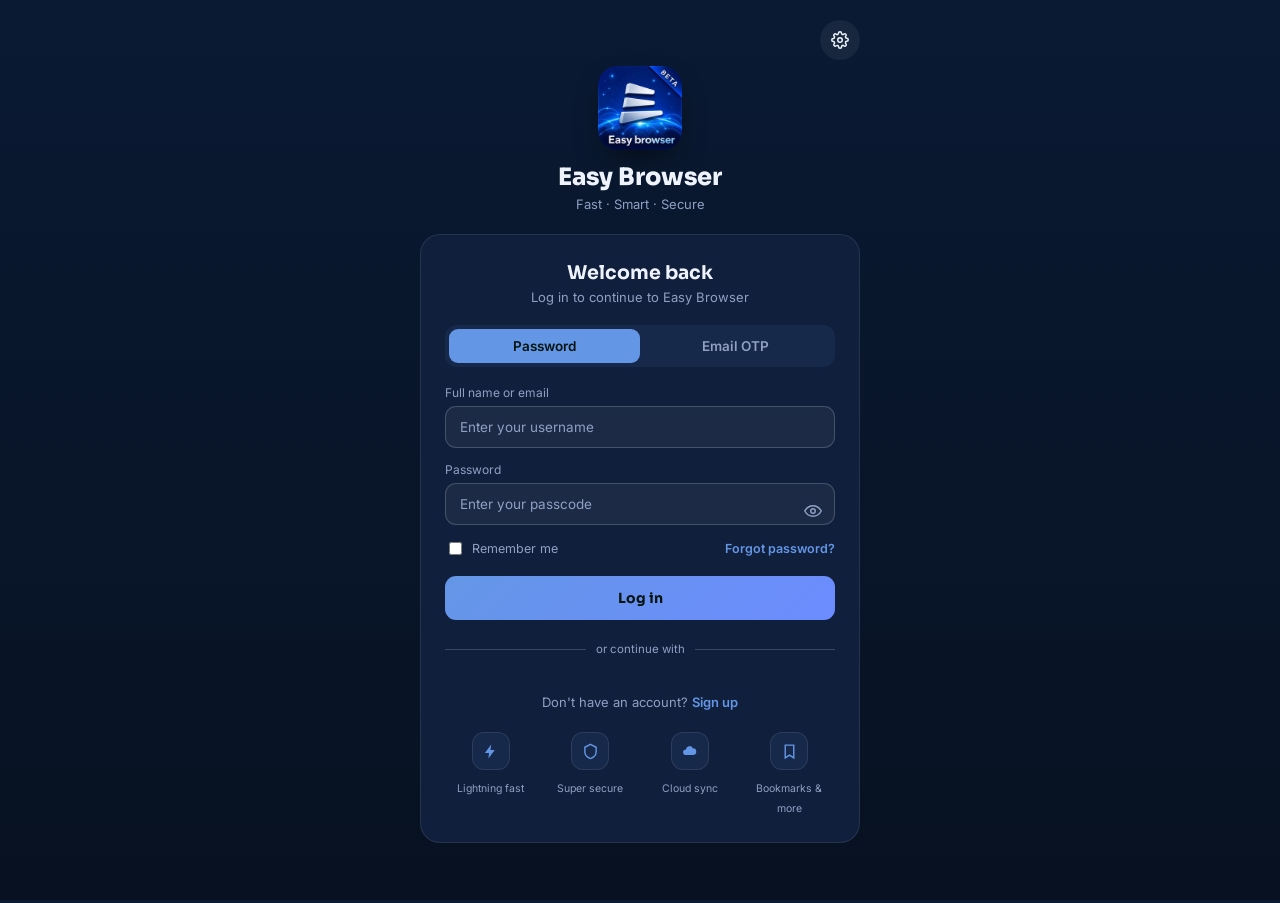
==== index.html @ b36a3274 "Update index.html" ====
<!DOCTYPE html>
<html lang="en">
<head>
<meta charset="UTF-8" />
<meta name="viewport" content="width=device-width, initial-scale=1.0" />
<title>Easy Browser</title>
<link rel="icon" href="favicon.ico" sizes="any">
<link rel="icon" type="image/png" sizes="32x32" href="favicon-32.png">
<link rel="icon" type="image/png" sizes="16x16" href="favicon-16.png">
<link rel="apple-touch-icon" sizes="180x180" href="apple-touch-icon.png">
<link rel="manifest" href="site.webmanifest">
<meta name="theme-color" content="#0a1a33">
<link rel="icon" type="image/png" sizes="32x32" href="[data-uri]">
<link href="https://fonts.googleapis.com/css2?family=Sora:wght@500;600;700;800&family=Inter:wght@400;500;600&display=swap" rel="stylesheet">
<style>
  :root{
    --text:#eef3fb; --muted:#8fa0c2; --stroke:rgba(255,255,255,0.09); --stroke-strong:rgba(255,255,255,0.18);
    --panel:#101f3c; --panel-2:#17294a;
  }
  *{box-sizing:border-box;}
  html,body{min-height:100%;margin:0;}
  body{
    background:#0a1a33;color:var(--text);
    font-family:'Inter', ui-sans-serif, system-ui, sans-serif;
    transition:background 0.5s ease;
    display:flex;align-items:center;justify-content:center;
    min-height:100vh;
    padding:20px 16px 60px;
    position:relative;overflow-x:hidden;
  }
  #starsBg{ position:fixed;inset:0;width:100%;height:100%;z-index:-1; }
  .wrap{ max-width:440px;width:100%;margin:0 auto;position:relative; }
  .screen{ display:none; }
  .screen.active{ display:block; }

  .top-corner{ display:flex;justify-content:flex-end;margin-bottom:6px; }
  .icon-circle{
    width:40px;height:40px;border-radius:50%;border:none;cursor:pointer;
    display:flex;align-items:center;justify-content:center;
    background:rgba(255,255,255,0.06);color:var(--text);transition:background 0.4s ease, color 0.4s ease;
  }
  .icon-circle svg{ width:18px;height:18px; }

  /* ---------- brand block (shared) ---------- */
  .brand{ text-align:center;margin-bottom:22px; }
  .brand .logo-wrap{ width:84px;height:84px;border-radius:20px;overflow:hidden;margin:0 auto 12px;box-shadow:0 14px 30px -10px rgba(0,0,0,0.6); }
  .brand .logo-wrap img{ width:100%;height:100%;object-fit:cover;display:block; }
  .brand h1{ font-family:'Sora',sans-serif;font-size:24px;font-weight:800;margin:0 0 4px; }
  .brand p.tagline{ color:var(--muted);font-size:13px;margin:0; }

  /* ---------- login card ---------- */
  .login-card{ background:var(--panel);border:1px solid var(--stroke);border-radius:20px;padding:26px 24px; }
  .login-card h2{ font-family:'Sora',sans-serif;font-size:19px;font-weight:700;margin:0 0 4px;text-align:center; }
  .login-card p.sub{ color:var(--muted);font-size:13px;margin:0 0 20px;text-align:center; }

  .tabs{ display:flex;background:var(--panel-2);border-radius:12px;padding:4px;margin-bottom:18px; }
  .tab{ flex:1;text-align:center;padding:9px;border-radius:9px;font-size:13.5px;font-weight:600;cursor:pointer;color:var(--muted); }
  .tab.active{ background:rgb(var(--accent,100,150,230));color:#04150f; }

  .field-label{ font-size:12px;color:var(--muted);margin:0 0 6px; }
  .field{
    width:100%;background:rgba(255,255,255,0.05);border:1px solid var(--stroke-strong);
    border-radius:11px;padding:12px 14px;margin-bottom:14px;font-size:13.5px;color:var(--text);
    outline:none;font-family:inherit;
  }
  .field::placeholder{ color:var(--muted); }
  .password-wrap{ position:relative; }
  .password-wrap .field{ padding-right:44px; }
  .eye-btn{
    position:absolute;right:6px;top:50%;transform:translateY(-50%);
    width:32px;height:32px;border:none;background:none;color:var(--muted);cursor:pointer;
    display:flex;align-items:center;justify-content:center;
  }
  .eye-btn svg{ width:18px;height:18px; }
  .row-between{ display:flex;align-items:center;justify-content:space-between;margin-bottom:18px;font-size:12.5px; }
  .remember{ display:flex;align-items:center;gap:7px;color:var(--muted); }
  .row-between a{ color:rgb(var(--accent,100,150,230));text-decoration:none;font-weight:600; }

  .primary-btn{
    width:100%;padding:13px;border-radius:11px;border:none;cursor:pointer;margin-bottom:16px;
    font-family:'Sora',sans-serif;font-weight:700;font-size:14px;color:#04150f;
    background:linear-gradient(135deg, rgb(var(--accent,100,150,230)), #6c8cff);
  }

  .divider{ display:flex;align-items:center;gap:10px;color:var(--muted);font-size:11.5px;margin:6px 0 16px; }
  .divider::before, .divider::after{ content:"";flex:1;height:1px;background:var(--stroke-strong); }

  .signup-line{ text-align:center;font-size:13px;color:var(--muted); }
  .signup-line a{ color:rgb(var(--accent,100,150,230));font-weight:600;text-decoration:none; }

  .feature-row{ display:flex;justify-content:space-between;gap:8px;margin-top:22px; }
  .feature{ flex:1;text-align:center; }
  .feature .icon{
    width:38px;height:38px;border-radius:12px;background:var(--panel-2);border:1px solid var(--stroke);
    display:flex;align-items:center;justify-content:center;margin:0 auto 6px;color:rgb(var(--accent,100,150,230));
  }
  .feature .icon svg{ width:17px;height:17px; }
  .feature span{ font-size:10.5px;color:var(--muted); }

  /* ---------- home screen ---------- */
  .home-topbar{ display:flex;align-items:center;justify-content:space-between;margin-bottom:20px; }
  .profile-pill{ display:flex;align-items:center;gap:10px;background:rgba(255,255,255,0.06);border:1px solid var(--stroke);border-radius:999px;padding:6px 14px 6px 6px;font-size:13px; }
  .profile-pill .avatar{ width:24px;height:24px;border-radius:50%;background:rgb(var(--accent,100,150,230));display:flex;align-items:center;justify-content:center;font-size:12px;color:#04150f;font-weight:700;cursor:pointer; }
  .profile-pill .logout{ color:var(--muted); }

  .stats{ display:flex;justify-content:center;gap:34px;margin:22px 0;flex-wrap:wrap; }
  .stat{ text-align:center; }
  .stat .label{ font-size:10px;font-weight:600;letter-spacing:0.07em;text-transform:uppercase;color:var(--muted); }
  .stat .num{ font-family:'Sora',sans-serif;font-size:22px;font-weight:800;margin:2px 0; }
  .stat .sub{ font-size:11px;color:var(--muted); }

  .search-wrap{
    display:flex;align-items:center;gap:10px;background:rgba(255,255,255,0.05);
    border:1px solid var(--stroke-strong);border-radius:14px;padding:11px 12px 11px 16px;margin-bottom:18px;color:var(--muted);
  }
  .search-wrap svg{ flex-shrink:0; }
  .search-wrap input{ flex:1;background:none;border:none;color:var(--text);font-size:13.5px;outline:none;font-family:inherit;min-width:0; }
  .search-wrap input::placeholder{ color:var(--muted); }
  .search-wrap .icon-btn{
    width:32px;height:32px;border-radius:50%;border:none;cursor:pointer;flex-shrink:0;
    background:rgba(255,255,255,0.06);color:var(--muted);display:flex;align-items:center;justify-content:center;
  }
  .search-wrap .icon-btn.listening{ color:rgb(var(--accent,100,150,230));background:rgba(var(--accent,100,150,230),0.18); }

  .section-head{ display:flex;align-items:center;justify-content:space-between;margin:20px 0 12px; }
  .section-head h3{ font-family:'Sora',sans-serif;font-size:15px;font-weight:700;margin:0; }
  .section-head a{ color:rgb(var(--accent,100,150,230));font-size:12px;font-weight:600;text-decoration:none; }
  .quick-grid{ display:grid;grid-template-columns:repeat(4,1fr);gap:12px; }
  .quick-item{ display:flex;flex-direction:column;align-items:center;gap:6px;text-align:center;text-decoration:none;color:inherit; }
  .quick-item .icon{ width:48px;height:48px;border-radius:14px;display:flex;align-items:center;justify-content:center;background:var(--panel-2);border:1px solid var(--stroke);overflow:hidden;font-family:'Sora',sans-serif;font-weight:700;font-size:16px;color:rgb(var(--accent,100,150,230)); }
  .quick-item .icon img{ width:100%;height:100%;object-fit:contain;padding:8px; }
  .quick-item span{ font-size:10.5px; }

  .banner{ display:flex;align-items:center;justify-content:space-between;gap:12px;background:linear-gradient(120deg, rgb(var(--accent,100,150,230)), #6c8cff);border-radius:16px;padding:16px 18px;margin:18px 0;color:#04150f; }
  .banner h4{ font-family:'Sora',sans-serif;font-size:13.5px;font-weight:800;margin:0; }
  .banner p{ font-size:11px;margin:2px 0 0;opacity:0.85; }
  .banner button{ background:#fff;color:#0a1a33;font-family:'Sora',sans-serif;font-weight:700;font-size:11.5px;border:none;border-radius:999px;padding:8px 14px;cursor:pointer;white-space:nowrap; }

  .chip-row{ display:flex;gap:8px;flex-wrap:wrap; }
  .chip{ background:var(--panel-2);border:1px solid var(--stroke);border-radius:999px;padding:7px 13px;font-size:11.5px;text-decoration:none;color:inherit; }

  .bottom-nav{ display:flex;justify-content:space-around;align-items:center;border-top:1px solid var(--stroke);padding-top:14px;margin-top:26px;position:relative; }
  .nav-item{ display:flex;flex-direction:column;align-items:center;gap:3px;color:var(--muted);font-size:10px;background:none;border:none;cursor:pointer; }
  .nav-item svg{ width:18px;height:18px; }
  .nav-item.active{ color:rgb(var(--accent,100,150,230)); }
  .nav-center{ width:48px;height:48px;border-radius:50%;margin-top:-24px;overflow:hidden;box-shadow:0 0 0 4px #0a1a33,0 0 20px 3px rgba(var(--accent,100,150,230),0.6); }
  .nav-center img{ width:100%;height:100%;object-fit:cover; }

  /* ---------- settings ---------- */
  #settingsScreen .settings-head{ display:flex;align-items:center;gap:10px;margin-bottom:24px;font-family:'Sora',sans-serif;font-weight:700;font-size:18px; }
  #historyScreen .settings-head{ display:flex;align-items:center;gap:10px;margin-bottom:20px;font-family:'Sora',sans-serif;font-weight:700;font-size:18px; }

  #splashScreen{ align-items:center;justify-content:center;min-height:60vh; }
  #splashScreen.active{ display:flex;flex-direction:column; }
  .splash-inner{ text-align:center; }
  .splash-inner .logo-wrap{ width:96px;height:96px;border-radius:22px;overflow:hidden;margin:0 auto 16px;box-shadow:0 16px 34px -12px rgba(0,0,0,0.6);display:flex;align-items:center;justify-content:center;background:var(--panel-2); }
  .splash-inner .logo-wrap img{ width:100%;height:100%;object-fit:cover; }
  .splash-text{ font-family:'Sora',sans-serif;font-weight:700;font-size:16px;margin:0; }

  .bar-loader{ display:flex;flex-direction:column;gap:9px;align-items:flex-end; }
  .bar-loader .bar{
    height:11px;background:#fff;border-radius:3px;opacity:0.25;
    animation:barPulse 1.5s ease-in-out infinite;
  }
  .bar-loader .bar:nth-child(1){ width:44px;transform:skewY(-8deg);animation-delay:0s; }
  .bar-loader .bar:nth-child(2){ width:56px;transform:skewY(-8deg);animation-delay:0.5s; }
  .bar-loader .bar:nth-child(3){ width:38px;transform:skewY(-8deg);animation-delay:1s; }
  @keyframes barPulse{
    0%, 66%, 100% { opacity:0.25; filter:none; }
    16% { opacity:1; filter:drop-shadow(0 0 6px rgba(255,255,255,0.9)); }
  }
  .offline-note{ font-size:11.5px;color:var(--muted);margin-top:6px; }

  .history-list{ display:flex;flex-direction:column;gap:10px; }
  .history-item{
    display:flex;align-items:center;justify-content:space-between;gap:10px;
    background:var(--panel-2);border:1px solid var(--stroke);border-radius:12px;padding:11px 14px;
    text-decoration:none;color:inherit;
  }
  .history-item .site{ font-size:13.5px;font-weight:600; }
  .history-item .time{ font-size:11.5px;color:var(--muted); }
  .back-btn{ background:rgba(255,255,255,0.06);border:none;color:var(--text);font-size:18px;cursor:pointer;width:36px;height:36px;border-radius:50%; }
  .settings-label{ font-size:11px;font-weight:600;letter-spacing:0.07em;text-transform:uppercase;color:var(--muted);margin:0 0 12px; }
  .theme-row{ display:flex;gap:14px;flex-wrap:wrap; }

  .update-card{
    background:var(--panel-2);border:1px solid var(--stroke-strong);border-radius:14px;
    padding:16px;margin-bottom:6px;
  }
  .update-row{ display:flex;align-items:center;justify-content:space-between;font-size:13.5px; }
  .version-tag{ font-family:'Sora',sans-serif;font-weight:700;color:rgb(var(--accent,100,150,230)); }
  .update-status{ font-size:12.5px;color:var(--muted);margin-top:10px; }
  .progress-wrap{ width:100%;height:8px;border-radius:99px;background:rgba(255,255,255,0.08);overflow:hidden;margin-top:12px; }
  .progress-bar{ width:0%;height:100%;background:linear-gradient(135deg, rgb(var(--accent,100,150,230)), #6c8cff);transition:width 0.2s linear; }
  .dev-note{ font-size:11.5px;color:var(--muted);line-height:1.6;margin:12px 0 0; }
  .theme-option{ display:flex;flex-direction:column;align-items:center;gap:7px;cursor:pointer; }
  .theme-option .swatch{ width:58px;height:58px;border-radius:16px;overflow:hidden;border:2px solid transparent;transition:border-color 0.15s ease, transform 0.15s ease; }
  .theme-option:hover .swatch{ transform:translateY(-2px); }
  .theme-option.active .swatch{ border-color:#fff; }
  .theme-option .swatch img{ width:100%;height:100%;object-fit:cover; }
  .theme-option span{ font-size:11px;color:var(--muted); }

  /* ---------- chat bot screen ---------- */
  #chatScreen .settings-head{ display:flex;align-items:center;gap:10px;margin-bottom:12px;font-family:'Sora',sans-serif;font-weight:700;font-size:18px; }
  #chatFrame{ width:100%;height:calc(100vh - 110px);min-height:320px;border:0;background:transparent;display:block; }
  .otp-modal{ position:fixed;inset:0;z-index:50;background:rgba(3,8,20,0.72);display:flex;align-items:center;justify-content:center;padding:20px;backdrop-filter:blur(4px);-webkit-backdrop-filter:blur(4px); }
  .otp-card{ width:100%;max-width:360px;background:var(--panel);border:1px solid var(--stroke-strong);border-radius:20px;padding:24px 22px;box-shadow:0 30px 70px -20px #000;animation:otpPop .22s ease-out; }
  @keyframes otpPop{ from{ opacity:0;transform:translateY(12px) scale(.97); } to{ opacity:1;transform:none; } }
  .otp-card h3{ font-family:'Sora',sans-serif;font-size:18px;margin:0 0 6px; }
  .otp-card p{ color:var(--muted);font-size:13px;margin:0 0 16px;line-height:1.5; }
  .otp-card .field{ text-align:center;font-size:22px;letter-spacing:8px;margin-bottom:8px; }
  .otp-links{ display:flex;justify-content:space-between;margin-top:12px; }
  .link-btn{ background:none;border:none;color:rgb(var(--accent,100,150,230));font-size:13px;font-weight:600;cursor:pointer;padding:6px 2px;font-family:inherit; }
  .link-btn:disabled{ color:var(--muted);cursor:default; }
  .otp-status{ font-size:12px;min-height:16px;margin:-6px 0 12px;color:var(--muted);line-height:1.4; }
  .otp-status.ok{ color:rgb(var(--accent,100,150,230)); }
  .otp-status.err{ color:#ff8f8f; }
  .ask-bot{ display:flex;align-items:center;gap:10px;width:100%;margin:-6px 0 18px;padding:11px 14px;background:var(--panel-2);border:1px solid var(--stroke);border-radius:14px;color:var(--text);font-size:12.5px;cursor:pointer;text-align:left;font-family:inherit; }
  .ask-bot b{ color:rgb(var(--accent,100,150,230));margin-left:auto;font-weight:600; }
  .ask-bot:hover{ border-color:rgb(var(--accent,100,150,230)); }
.cloud-state{font-size:13px;line-height:1.5;color:#9db0cf;word-break:break-word}
.cloud-state.ok{color:#6fe3a5}.cloud-state.bad{color:#ffb86b}
select.field{appearance:auto;-webkit-appearance:menulist;color:inherit}
select.field option{background:#0d2040;color:#eef3fb}
</style>
</head>
<body>
<canvas id="starsBg"></canvas>

<div class="wrap">

  <!-- LOGIN -->
  <div class="screen active" id="loginScreen">
    <div class="top-corner">
      <button class="icon-circle" id="openSettingsFromLogin" aria-label="Settings">
        <svg viewBox="0 0 24 24" fill="none" stroke="currentColor" stroke-width="2"><circle cx="12" cy="12" r="3"/><path d="M19.4 15a1.65 1.65 0 00.33 1.82l.06.06a2 2 0 11-2.83 2.83l-.06-.06a1.65 1.65 0 00-1.82-.33 1.65 1.65 0 00-1 1.51V21a2 2 0 01-4 0v-.09A1.65 1.65 0 009 19.4a1.65 1.65 0 00-1.82.33l-.06.06a2 2 0 11-2.83-2.83l.06-.06A1.65 1.65 0 004.6 15a1.65 1.65 0 00-1.51-1H3a2 2 0 010-4h.09A1.65 1.65 0 004.6 9a1.65 1.65 0 00-.33-1.82l-.06-.06a2 2 0 112.83-2.83l.06.06A1.65 1.65 0 009 4.6a1.65 1.65 0 001-1.51V3a2 2 0 014 0v.09A1.65 1.65 0 0015 4.6a1.65 1.65 0 001.82-.33l.06-.06a2 2 0 112.83 2.83l-.06.06A1.65 1.65 0 0019.4 9c.36.14.68.38 1 .5H21a2 2 0 010 4h-.09a1.65 1.65 0 00-1.51 1z"/></svg>
      </button>
    </div>

    <div class="brand">
      <div class="logo-wrap"><img id="loginLogo" src="[data-uri]"></div>
      <h1>Easy Browser</h1>
      <p class="tagline">Fast · Smart · Secure</p>
    </div>

    <div class="login-card">
      <h2>Welcome back</h2>
      <p class="sub">Log in to continue to Easy Browser</p>

      <div class="tabs">
        <div class="tab active" id="tabPassword">Password</div>
        <div class="tab" id="tabOtp">Email OTP</div>
      </div>

      <div id="passwordPane">
        <div class="field-label">Full name or email</div>
        <input class="field" id="nameInput" type="text" placeholder="Enter your username">
        <div class="field-label">Password</div>
        <div class="password-wrap">
          <input class="field" id="passwordInput" type="password" placeholder="Enter your passcode">
          <button type="button" class="eye-btn" id="toggleEye" aria-label="Show password">
            <svg viewBox="0 0 24 24" fill="none" stroke="currentColor" stroke-width="2"><path d="M1 12s4-7 11-7 11 7 11 7-4 7-11 7-11-7-11-7z"/><circle cx="12" cy="12" r="3"/></svg>
          </button>
        </div>
        <div class="row-between">
          <label class="remember"><input type="checkbox"> Remember me</label>
          <a href="#">Forgot password?</a>
        </div>
        <button class="primary-btn">Log in</button>
      </div>

      <div id="otpPane" style="display:none;">
        <div class="field-label">Username</div>
        <input class="field" id="nameInputOtp" type="text" autocomplete="username" placeholder="Enter your username">
        <div class="field-label">Gmail address</div>
        <input class="field" id="emailInputOtp" type="email" inputmode="email" autocomplete="email" autocapitalize="off" spellcheck="false" placeholder="yourname@gmail.com">
        <button class="primary-btn" id="sendOtpBtn" type="button">Send OTP</button>
        <div class="otp-status" id="otpStatus" aria-live="polite"></div>
        <button type="button" class="link-btn" id="otpUsePwd" style="display:none;">Log in with Password instead ›</button>
      </div>

      <div class="divider">or continue with</div>
      <button type="button" class="primary-btn" id="passkeyLoginBtn" style="display:none;margin-top:12px;">&#128274; Sign in with Face ID / fingerprint</button>
      <div class="otp-status" id="passkeyStatus" aria-live="polite"></div>
      <div class="signup-line">Don't have an account? <a href="#">Sign up</a></div>

      <div class="feature-row">
        <div class="feature"><div class="icon"><svg viewBox="0 0 24 24" fill="currentColor"><path d="M13 2L4 14h6l-1 8 9-12h-6z"/></svg></div><span>Lightning fast</span></div>
        <div class="feature"><div class="icon"><svg viewBox="0 0 24 24" fill="none" stroke="currentColor" stroke-width="2"><path d="M12 2l8 4v6c0 5-3.5 8.5-8 10-4.5-1.5-8-5-8-10V6z"/></svg></div><span>Super secure</span></div>
        <div class="feature"><div class="icon"><svg viewBox="0 0 24 24" fill="currentColor"><path d="M7 17a4 4 0 010-8 5 5 0 019.6-1.5A4.5 4.5 0 0117 17H7z"/></svg></div><span>Cloud sync</span></div>
        <div class="feature"><div class="icon"><svg viewBox="0 0 24 24" fill="none" stroke="currentColor" stroke-width="2"><path d="M6 3h12v18l-6-4-6 4z"/></svg></div><span>Bookmarks &amp; more</span></div>
      </div>
    </div>
  </div>

  <!-- HOME -->
  <div class="screen" id="homeScreen">
    <div class="home-topbar">
      <button class="icon-circle" id="openSettingsFromHome" aria-label="Settings">
        <svg viewBox="0 0 24 24" fill="none" stroke="currentColor" stroke-width="2"><circle cx="12" cy="12" r="3"/><path d="M19.4 15a1.65 1.65 0 00.33 1.82l.06.06a2 2 0 11-2.83 2.83l-.06-.06a1.65 1.65 0 00-1.82-.33 1.65 1.65 0 00-1 1.51V21a2 2 0 01-4 0v-.09A1.65 1.65 0 009 19.4a1.65 1.65 0 00-1.82.33l-.06.06a2 2 0 11-2.83-2.83l.06-.06A1.65 1.65 0 004.6 15a1.65 1.65 0 00-1.51-1H3a2 2 0 010-4h.09A1.65 1.65 0 004.6 9a1.65 1.65 0 00-.33-1.82l-.06-.06a2 2 0 112.83-2.83l.06.06A1.65 1.65 0 009 4.6a1.65 1.65 0 001-1.51V3a2 2 0 014 0v.09A1.65 1.65 0 0015 4.6a1.65 1.65 0 001.82-.33l.06-.06a2 2 0 112.83 2.83l-.06.06A1.65 1.65 0 0019.4 9c.36.14.68.38 1 .5H21a2 2 0 010 4h-.09a1.65 1.65 0 00-1.51 1z"/></svg>
      </button>
      <div class="profile-pill"><span class="avatar" id="homeAvatar">?</span><span id="homeWelcome">Welcome!</span><span class="logout" id="logoutBtn" style="cursor:pointer;">Log out</span></div>
    </div>

    <div class="brand">
      <div class="logo-wrap"><img id="homeLogo" src="[data-uri]"></div>
      <h1>Easy Browser</h1>
      <p class="tagline">Fast · Smart · Secure</p>
    </div>

    <div class="stats">
      <div class="stat"><div class="label">Websites</div><div class="num">150+</div><div class="sub">Available</div></div>
      <div class="stat"><div class="label">Bookmarks</div><div class="num">24</div><div class="sub">Saved</div></div>
      <div class="stat"><div class="label">History</div><div class="num">136</div><div class="sub">Visited</div></div>
    </div>

    <form class="search-wrap" id="searchForm">
      <svg width="18" height="18" viewBox="0 0 24 24" fill="none" stroke="#9db0cf" stroke-width="2"><circle cx="11" cy="11" r="7"/><line x1="21" y1="21" x2="16.65" y2="16.65"/></svg>
      <input type="text" id="searchInput" placeholder="Search or enter website" autocomplete="off">
      <button type="button" class="icon-btn" id="voiceSearchBtn" aria-label="Voice search">
        <svg width="18" height="18" viewBox="0 0 24 24" fill="none" stroke="currentColor" stroke-width="1.8"><rect x="9" y="2" width="6" height="12" rx="3"/><path d="M5 10a7 7 0 0014 0M12 19v3" stroke-linecap="round"/></svg>
      </button>
    </form>

    <button type="button" class="ask-bot" id="askBotBtn"><svg width="18" height="18" viewBox="0 0 24 24" fill="none" stroke="currentColor" stroke-width="1.8"><path d="M21 12a8 8 0 01-11.5 7.2L4 20l1-4.5A8 8 0 1121 12z"/></svg>Not sure which site to use? Ask Easy Bot<b>Ask ›</b></button>

    <div class="section-head"><h3>Quick Access</h3><a href="#">View All ›</a></div>
    <div class="quick-grid" id="quickGrid"></div>

    <div class="banner">
      <div><h4>Explore the web faster and smarter</h4><p>Your all-in-one browser for everything you need.</p></div>
      <button>Explore ›</button>
    </div>

    <div class="section-head"><h3>Recent Websites</h3><a href="#">Clear All</a></div>
    <div class="chip-row">
      <a class="chip" href="https://github.com" target="_blank" rel="noopener" data-site="github.com">github.com</a>
      <a class="chip" href="https://codepen.io" target="_blank" rel="noopener" data-site="codepen.io">codepen.io</a>
      <a class="chip" href="https://canva.com" target="_blank" rel="noopener" data-site="canva.com">canva.com</a>
      <a class="chip" href="https://claude.ai" target="_blank" rel="noopener" data-site="claude.ai">claude.ai</a>
    </div>

    <div class="bottom-nav">
      <button class="nav-item active"><svg viewBox="0 0 24 24" fill="none" stroke="currentColor" stroke-width="2"><path d="M3 11l9-7 9 7"/><path d="M5 10v9h14v-9"/></svg>Home</button>
      <button class="nav-item"><svg viewBox="0 0 24 24" fill="none" stroke="currentColor" stroke-width="2"><path d="M6 3h12v18l-6-4-6 4z"/></svg>Bookmarks</button>
      <div class="nav-center"><img id="navLogo" src="[data-uri]"></div>
      <button class="nav-item"><svg viewBox="0 0 24 24" fill="none" stroke="currentColor" stroke-width="2"><circle cx="12" cy="12" r="9"/><path d="M12 7v5l3 2"/></svg>History</button>
      <button class="nav-item" id="navBot"><svg viewBox="0 0 24 24" fill="none" stroke="currentColor" stroke-width="2"><path d="M21 12a8 8 0 01-11.5 7.2L4 20l1-4.5A8 8 0 1121 12z"/></svg>Bot</button>
    </div>
  </div>

  <!-- SETTINGS -->
  <div class="screen" id="settingsScreen">
    <div class="settings-head">
      <button class="back-btn" id="closeSettingsBtn">‹</button>
      Settings
    </div>
    <div class="settings-label">Appearance</div>
    <div class="theme-row" id="themeRow"></div>

    <div class="settings-label" style="margin-top:26px;">Language</div>
    <div class="update-card">
      <select class="field" id="langSelect" aria-label="Language" style="margin:0;"></select>
      <label class="remember" style="margin-top:12px;display:flex;align-items:center;gap:10px;"><input type="checkbox" id="kbToggle"> <span>On-screen keyboard</span></label>
      <p class="dev-note" id="kbNote"></p>
      <p class="dev-note">Names, search and the chat bot accept letters from any language. Menu text is translated for the main screens; the rest stays in English.</p>
    </div>

    <div class="settings-label" style="margin-top:26px;">Passkey (Face ID / fingerprint)</div>
    <div class="update-card">
      <div class="cloud-state" id="pkState"></div>
      <button class="primary-btn" id="pkSetupBtn" type="button" style="margin:12px 0 0;">Set up passkey</button>
      <button class="primary-btn" id="pkRemoveBtn" type="button" style="margin:10px 0 0;display:none;">Remove passkey</button>
      <div class="update-status" id="pkMsg"></div>
      <p class="dev-note">Uses this device's Face ID, Touch ID or fingerprint through WebAuthn. Your face or fingerprint never leaves the device. The passkey works only on this device and only on a secure (https) address.</p>
    </div>

    <div class="settings-label" style="margin-top:26px;">Account &amp; Cloud sync</div>
    <div class="update-card">
      <div class="cloud-state" id="cloudState"></div>
      <button class="primary-btn" id="syncNowBtn" type="button" style="margin:12px 0 0;">Sync now</button>
      <p class="dev-note">Log in with a verified Gmail (Email OTP) and your history, theme, language and profile photo are saved to that account — encrypted on the server, readable only after you verify the same Gmail. Logging out removes them from this device.</p>
    </div>

    <div class="settings-label" style="margin-top:26px;">Software Update</div>
    <div class="update-card">
      <div class="update-row">
        <span>Easy Browser version</span>
        <span id="installedVersion" class="version-tag">1.0.0</span>
      </div>
      <button class="primary-btn" id="checkUpdateBtn" style="margin:12px 0 0;">Check for Updates</button>
      <div id="updateStatus" class="update-status"></div>
      <button class="primary-btn" id="installUpdateBtn" style="display:none;margin-top:10px;">Reload to Update</button>
      <p class="dev-note">Updates are published by pushing new code to the GitHub repo — only whoever has push access to it (you) can release one. Anyone with the page already open keeps using the version they loaded until they reload.</p>
    </div>
  </div>

  <!-- SPLASH: brief welcome shown right after login -->
  <div class="screen" id="splashScreen">
    <div class="splash-inner">
      <div class="logo-wrap">
        <img id="splashLogo" src="" alt="">
        <div class="bar-loader" id="offlineLoader" style="display:none;">
          <div class="bar"></div><div class="bar"></div><div class="bar"></div>
        </div>
      </div>
      <p id="splashText" class="splash-text"></p>
      <p class="offline-note" id="offlineNote" style="display:none;">No internet connection — waiting to reconnect…</p>
    </div>
  </div>

  <!-- HISTORY -->
  <div class="screen" id="historyScreen">
    <div class="settings-head">
      <button class="back-btn" id="closeHistoryBtn">‹</button>
      History
    </div>
    <div class="history-list" id="historyList"></div>
  </div>

  <!-- CHAT BOT -->
  <div class="screen" id="chatScreen">
    <div class="settings-head">
      <button class="back-btn" id="closeChatBtn">‹</button>
      Easy Bot
    </div>
    <iframe id="chatFrame" title="Easy Bot" allow="microphone"></iframe>
  </div>

</div>

<div class="otp-modal" id="otpModal" style="display:none;" role="dialog" aria-modal="true" aria-labelledby="otpModalTitle">
  <div class="otp-card">
    <h3 id="otpModalTitle">Enter the OTP</h3>
    <p id="otpModalText">We sent a 6-digit code to your email.</p>
    <input class="field" id="otpCodeInput" type="text" inputmode="numeric" maxlength="6" autocomplete="one-time-code" placeholder="• • • • • •">
    <div class="otp-status" id="otpModalStatus" aria-live="polite"></div>
    <button class="primary-btn" id="verifyOtpBtn" type="button">Verify &amp; log in</button>
    <div class="otp-links"><button type="button" id="otpResendBtn" class="link-btn">Resend OTP</button><button type="button" id="otpCancelBtn" class="link-btn">Cancel</button></div>
  </div>
</div>

<script>
const THEMES = {
  blue:   { bg:'#0a1a33', accent:'100,150,230' },
  purple: { bg:'#1c0f33', accent:'168,120,224' },
  green:  { bg:'#04140f', accent:'60,200,150' },
  red:    { bg:'#22060c', accent:'224,90,110' },
  gold:   { bg:'#1a1206', accent:'224,180,110' },
};
const LOGOS = {
  blue:'[data-uri]'+
    'RgcICgiHB4mHhgZIzAkJiorLS4tGyIyNTEsNSgsLSz/2wBDAQcICAsJCxULCxUsHRkdLCwsLCwsLCwsLCwsLCwsLCwsLCwsLCwsL'+
    'CwsLCwsLCwsLCwsLCwsLCwsLCwsLCwsLCz/wAARCADcANwDASIAAhEBAxEB/8QAHwAAAQUBAQEBAQEAAAAAAAAAAAECAwQFBgcIC'+
    'QoL/8QAtRAAAgEDAwIEAwUFBAQAAAF9AQIDAAQRBRIhMUEGE1FhByJxFDKBkaEII0KxwRVS0fAkM2JyggkKFhcYGRolJicoKSo0N'+
    'TY3ODk6Q0RFRkdISUpTVFVWV1hZWmNkZWZnaGlqc3R1dnd4eXqDhIWGh4iJipKTlJWWl5iZmqKjpKWmp6ipqrKztLW2t7i5usLDx'+
    'MXGx8jJytLT1NXW19jZ2uHi4+Tl5ufo6erx8vP09fb3+Pn6/8QAHwEAAwEBAQEBAQEBAQAAAAAAAAECAwQFBgcICQoL/8QAtREAA'+
    'gECBAQDBAcFBAQAAQJ3AAECAxEEBSExBhJBUQdhcRMiMoEIFEKRobHBCSMzUvAVYnLRChYkNOEl8RcYGRomJygpKjU2Nzg5OkNER'+
    'UZHSElKU1RVVldYWVpjZGVmZ2hpanN0dXZ3eHl6goOEhYaHiImKkpOUlZaXmJmaoqOkpaanqKmqsrO0tba3uLm6wsPExcbHyMnK0'+
    'tPU1dbX2Nna4uPk5ebn6Onq8vP09fb3+Pn6/9oADAMBAAIRAxEAPwD5tooqe0tXupMD5VH3m9KuEJVJKMVdsTairsjihknkCRoWY'+
    '9hWjFpKKMzy5b+6n+NXI0jgi8uFdq9z3P1o5r6KhltOmr1fef4f8E4Z15S+HRDFt7eP7kK/UjJ/WpAxHTA+goABPOcU3BrvSjHSK'+
    'sYN33FLn1NG5vU0lFF2A4MfWl3MO9NBGDxz25oouKwu5vWjc2eppMU4Y2nrntRcA3N60bm9TSdqXFMQu5vU0bm9TSEUuCB9adwIj'+
    'LNFIskUjI6HKspwQa6jS/EL6pH5U0pS6UcjoH9x7+1c2RkYqsyNG4dCVZTkEHBBqqOJqYWp7SOq6ozq0IV42lv0Z2M0svPzt+dVJ'+
    'JJP75qPTNUXUEEE2Fuh07CT6e/tU0sZBr6V1Y4in7Sk9DzeR05cslqUpHf+8aqSO/PzGtDyWkcIqlmY4AAySfQCvSU+Gfh/SNGs9'+
    'M8Waq+l+J9bG+yUgmK1A+6sp6fMTgnscY6HPg4ytGjbme56FCDnsePSHdwwVh7jNVXtLeTrHsPqvFbevaHfeHtbutK1KHyLu1fZI'+
    'ucj1BB7gggg+hrLZa8+cIVFdpNHTFuO2hmTae6ZMZ8xf1qpW3yDUFzarONy4WT19a8nEYBW5qX3f5HXCt0kZdFKylWKkYI6ikrxj'+
    'qHRxtLIqKMsxwK3Io1ghESdB1PqfWqWlxffmI6fKP61fzzX0mWUFCn7V7v8jhrzu+XsHHOaei5NNxU8JCt0Br1Fqzlk7ItRabNLb'+
    'vKsZKrjJx61TliKnGMGu80Txfbad4U1DTX061le5CgSsnzJz2riruQSSlgqjPpW9SEVG6OOjVnKTUkUsc0H86c1NxXGdopADYDbh'+
    '64xQOvPSgClp2ATFLS05WKqwwp3DHIzj6U7CuNopccdKMUWEJShSzYAyaKMUwENNYZFOxRtP50rDuVXQqwZSQQcgit/TNUW+UQXB'+
    'C3I6N/z0/8Ar/zrJZO+KrvGRyODTo1Z4WfPDbqu4VIRrRs9z0vwL4k0vwl4xttS1ew+1W65USAbmtmPSUL0Yj0/Ec16IbXVLHw1r'+
    'ureL7nSfFugW3/Ey0e9uJATLOWyEULyoPQp0BxgEZrwrTtTW+UW10QJuiuf4/Y+/wDOpxYxpIqTTPHBvBbALBPVgvc4/OtMXhFjH'+
    '9YpPTr3VvyM6Nd0P3c1qdRZ6Xr/AMZ/Hd9qM3kWisokurkgiC1jVcKPfgeuTyema5PxN4a1LwrrMumarB5U8fKsOUkU9HU91Pr/A'+
    'Fr2rW9V0Dwx4Z07w0mmvN4D1q2xLrdrITNJOSCXbH93HKMOnGMKRXl2t6/d3lhD4QbUbPVtO0+7K2OpyoUdYz8u0O33Y+/PTHXAF'+
    'eZSqSlK0V7v6d/+AdcopLV6nGMKZXReK/COqeENXOn6nEoZlEkU0Z3RToejo3cfyrAZea6FZq62I20ZSvoN6eco+Yfe9x61n1tYH'+
    'IPIPBrHlQxSsh/hOK8TMKKjJVF1/M7KMrrlNm0Ty7OMdyMn8amoAwAB2GKXIwBjn1r6OMeSCj2Rwt3bZJNCYSvzI25Q3ytnGex96'+
    'YDg8UgoFDfYkmWU7cZ60xmJptJmhtiSQMSzEnqfwoBwQcA/Wnom91UkLkgZboKRk2sVBBxxkdDSsO4lKDwRgc9/SlHIrU0Hw7qvi'+
    'XUhY6RYy3lwRuKoOFHqxPCj3NDsldi30Rl84x2or1Kb4C+JoLNXkvdKFyRu+z+c2R/wPbtz+P41x+s+BfEugAtqOjXUUQ/5bIvmR'+
    '/8Afa5FZwrUpu0ZIbhJbo57FGM07GelLgg8VvykXGYoxxTtuKULzgUWC4zFT2sAmlVCQMnucVERgkGnI5RgRVRsnqTK7Wh0viXwo'+
    'dCtbKVrq3m+0wLKPKkDYzng+hrk3TnFXri+lnRFdyQowKpmqq8stiKCnGNpu5Uki7itfTtUFwgtbtv3nRJD/F7H396oMAe1V5I/S'+
    'ueE50Jc8Pmu50SjGquWR2NprOr6Vouo6Lb3AOm6jjzoJEDqGBB3Ln7rcYyP8DVvwZ4EufGGqvGZRZaZar5t7fScJBGOTyeNxAOB+'+
    'J4FcvpuqbwLa6bnokh/kf8AGtZr7U4NNutMhvp4rC7ZWnt1bCSFemR/nt6V1ypxqUnPDaN7+RzqUoTUauyO28QfErwrqVrJ4T/sC'+
    'SbwtYW/k6Zcxti6jlUHEoLfwseCD25PoPKHSvT/AAT8MdN15LG61jxJY2MF85jt7WGZGuZ2HVcE4Q/XJ6etb2uL4a074UeIdng0a'+
    'UFu006za9O68lnHLSM38IUdACQee1eMpU8PL2ULt3/r+kd9pVFzPQ8MZaz76Em4DKOqjNazrmm+SGwSK2xGH9tDkJp1OV3HEfOaS'+
    'pJB85pgXB9K7ZbmKegmKdtJGaADmtG0vLWLTLmCWzSWaXb5cxYgx4POB0OfelGKb1JlJpaGdjFFONJSsO42nAU4gZ+XJHvQBTSBs'+
    'AK+j/grp6ad8PYbuOMLNqE0krtjllVtij6DafzNfOJ+VSfQZr698C6V/ZngvQbN1wYbOIuPcrvb9Sa83Mp8tNR7m+HV22W9SlzfS'+
    'D+6Qv5DFRxSuhyrFSfQ4pkuZJWc/wARJpyLXi9Dr6mXq3gvw14hJbUtFtZJW6zRr5Un/fSYJ/HNcPrH7P8AYzhpNE1ia2bqIbxPM'+
    'X6b1wf0NerxpVuNeK1hiatL4ZCdOMt0fL2t/CPxjoitI2lNfQLyZbJvOGP90fMPxFcbJE8UjRSIySLwUYYI+oNfbaLyDVXVfDmj+'+
    'IIvL1fS7S/HYzRBmH0bqPwNd1PNZLSpG/oYywqfws+KttJivpfXP2fPDWobn0q6u9JkPRc+fF+TfN/49XnOufATxfpYZ7FLbV4hy'+
    'Ps8myTH+4+P0Jr0KeOw9T7VvX+rHPKhUj0ueWmmkDJx096v6jpd9pN41pqNnPZ3KctFPGUYfgapkV12vqjK/QjIprKMnBJFSEYpp'+
    'FS0UmVJYuc4rS03U8gW103HRJD29j/jVQjNQSxc5FZRlOjLngXKMai5ZG1cWQVy4yHHII4IPbmuz+JHjFPFNn4d0+1v576306xQz'+
    'TTjDyXDABy3uAoH4muD0zUwALW7b5OiSH+H2Pt/KtOS12EgCu5Yenimq0OnQ5XUnRvTl1MtkpFTirbxYqMR03SaY1PQryj5zSpGW'+
    'PAzTpRiU1s+G9RsNOvjLfWC3sexgI2YqMlSAePQ1kopy1CU3GN0rmGykdRTe9WbqRJJmZFCqT0qDHPPWolFJ2RcXdajcUvGOnOet'+
    'SI7R7gp+8Np47UwjvRYdwAp2MUgHtT8VSQmyfTrM6jq1lYqObqeOEf8CYD+tfX2q6/o3h2Jl1LUrWxBQrEsr4YjGBhRz09q+Pre6'+
    'urC7hvLKVobm3cSRSL1Rgcgiql/qOqajcPNdXUjyOcu2Tlj7nqa8vHUXUkux00JqKPqmHx34QlOB4hswf8AaDr/ADWtO38TeG5/9'+
    'Vr+mt/28KP518cAXKniaQf8CNPEt6vS4l/76NcDwvqb+0Pte31HS5seVqdlJ/u3CH+tacPluBskjf8A3WBr4XF1fr0nf9Klj1bVY'+
    'vuXUi49OKzeEfcpVD7uSFv7p/KpBGR2I/CvhqHxh4ktv9VqlymPSRh/WtCD4neNLf8A1eu3g/7at/jWbwcu5Sqn2yBTgBXxlD8Zv'+
    'HkJGNcuWx2Zs/zq/H8efHqJtGp5J7sin/2Wp+pz6Mr2qO+/aUu7VtV0G0VF+1xwyyu38WwsoUfTKsa8OIqfUNY1LX9Um1LVLqS6u'+
    '5j80khyeOg9gPSocV9Ng6Xs6MYPoebWlzTbGEU0g08ikIz0rdozTGiMu2O9S3enT2qIZY2QOu5cjGR60kbmNwwPIrR1fxDfaxFbR'+
    '3c7yrbRCGPcfuqM8frTUYcruS5T5lbY5+SL0rR0rVhCBa3Z/ddEc9U9j7fyqq45qu8eenWuaE50J+0pnRKMaseWR1M9vt56g8gjo'+
    'agWDI6VnaTq/wBmAtbolrc/dbqY/wD63tXTR2ZZAy4ZTyCOQRX0uGqUsXHmjo+qPJrc2Hdpfec1P/rW+tR9OlSz/wCtNR4x3rwpb'+
    'ndHYO1IBTqXnqaVh3E2EKGwcHoaMc0/c5QIWO0HIGeAaNtXYVxMdqUDtShadjitEiWzrvhv4NtvGWvz2l5NPDa28Bmcw43E7goGS'+
    'CB1PbtXqc/wV8GQ2sYZNTMjk/OLsZwO+NmKyfgBp4FjreosPvyxW6n/AHQWP/oS16fqr/6WkX/POMD8Tz/WvnMbiZ+3cYuyR6FGm'+
    'lC7R5jcfAnQJgTaazqNuewlijlH6baybn4A3nJsvENlL6CaCSM/puFeuxtVyI9K51i60ftfkaeyg+h8/wBz8CvF8WfJj0+7H/TK7'+
    'UE/g+2sa7+FPjOzBMvhu+YDvColH/jpNfUaNjFWoyO1WsxqLdJi+rxezPjS88P6jYEi8027tsdfNgdP5iqP2ZSeMfnX3GsjMuCzE'+
    'ehORVW50LR9QB+2aTYXOevm2yN/MVss0j9qH4/8Ah4V9JHxN9k9qT7MB2r7AuvhX4Ivc+Z4ctYye8BaL/0EisK8+AXg66yYG1GzJ'+
    '6eXcBwP++ga6I5lhnumiHhqq2Z8vrHtFO216L8UPhj/AMIDLZz21695Y3hZFMihXRwM4OOCCOQfY158RXr0ZwqwU6b0ZxzUoS5Zb'+
    'kW31phFTEcUw1biCZFTSKkIphrFotMjxk8nA9aayjcQDkevrUhAxTCOKyaNEyB481q6dq+oWNoIYJ2WMEkDAOPzrPNWoFzEKKSal'+
    'eLsKoozjaauSz/61qiqedczNT7eynuZAkMTSMegUZrplFuRzqSUdSsBmnbeK3rXwveSzIknlQljjEkiqfyJq5rPg270m8a2aW3kk'+
    'UDPlzo39atUzF4mnzctzlQKeBVq4064tjiWJk+oqvtIpqLRopJ7ABQRxTgtEgKoTWltBX1Pon4M2Ysvh3ZEjD3s0k59wW2j9EFdH'+
    'eSGbUJ5B0LnH0HArxwfG218PeGtN0vQbDzJrO2jiM10DjcFG7CD3zyTXNS/G7xO5Jjkt48/3LRP65r46pTlKpKT6nsJ2ikj6Hjzn'+
    'rVyIEjjmvmGT4w+MJPu6pMn+4safyWqc3xM8YT/AHtbvufS4YfyxU+wbHzWPrWNJG6I35GpwTGMuQo/2jivjOfxb4iuv9bqt2+fW'+
    'dz/AFqm+oanOf3lzI31Of501hG+v4B7Wx9rvq+nWw/f6jZxeu+4Rf5mqsnjfwvbf63xFpi4/wCnlT/I18W4unPMrUot5m6u/wCZq'+
    '1gGyXiEj7Gm+Kvgi3Hz+I7Vsf3A7fyWs64+OfgS3OBqk0v/AFztm/rivksWDE85P1qVdN9q2jld+5LxaXU9S+LfxMsfHd5p9rpKS'+
    'Cxst7mSQYZ3bA6dgAP1rzo8ikgtfL7VMUNfR4TD+xpKCPNq1eefMQEUwj1qcpUTLW0okpkLdTxgUwipWFMI556VzyRqmR9PpTTU8'+
    '/lb/wB1u24H3sZzjn9ahYVjJGiZGQau2w/ciqmKvWyjyRTprUJvQ2GsYLUm4vmIB+5Ev3n/AMB71Xn124ZDDb4toemyLjP1PU/jV'+
    'bUbiS6vHkkYszHJNVlQk12VH7zUThp09E56smjuJVcMHOfWpZbqadsu5JpVtdvMriMeh6/lUqC2X+GR/wAQv+NVGMrWbCTje6Q2G'+
    '+uIRtVzt7qeQfw6VPtgu/4RBJ7fdP8AhSobYnBgYf8AA/8A61WobS3nYBHZGPTcMj8xXVCm2c85qOtrGc1s8blWUgilFsZBtCkk9'+
    'gK6iXw7dxWEcs6qIXyI3LDt1rs/hHatY3Op36FRKmyBHXBwDlmwfwWssVUhh6Mqq1sPDVFiJqCZ4zceH7t2zHY3LfSFj/SmJ4Y1V'+
    'vu6Vet9Ld/8K+sNY8WX9mlvGpiZpFLMXTJxnA/kazF8U3znn7OPpAtfJyxnO+ZU0vn/AMA91UuXTmPmuPwbrr/d0S/P/bs/+FW4v'+
    'AXiOTG3Qb8/9sDX0gniC9b/AJaqPpGo/pU6a1et/wAvLj6YFT9ckvsIfsk+p86xfDbxU+MeH778Y8f1q5F8LfFz9PD92PqFH9a+h'+
    'k1S6PBuZf8Avs1ZjvZj96eQ/VzTWZVI7RX4kvDRfVnz3H8JPGLf8wGcD3Zf8atR/B3xi3/MGYfWRR/WvoFblm6ux/GpVm980/7Wr'+
    'LaMfuf+YfUoPqzwJPgv4wbrpsa/706D+tWE+CPi5uttZr9bla97WYU8XApf2zieiX3f8EPqNLuzwhPgX4qb70mmp9bjP8hUy/ALx'+
    'E/3tQ0tP+2jn/2Wvcxce9SC4HrUvOcX3X3FLA0V3PBrr9n/AMRR2jyW+o6bczAZEKs6lvYEjGfrXldzaS2tzJBPG0csTFHRhgqwO'+
    'CD+NfZ8t7BaxGS5mjgjH8UrBB+Zr5P8WXltq/jHWL60bfb3F3LJG2PvKWOD+NevlOLrYyUo1ehy4ulCik4nLOnNRlOOa0jas7AKp'+
    'JPYUNpsoGX2x/77AV686DONVkuplFajZa1f7OJOBNCT6bwKgn0+eFdzRnb/AHhyPzrllSaNo1YvqZ5FXLf/AFIqBkI6irNuv7kVF'+
    'ONpFzeg8xNNcEAdam8xbcbYeX7yf4elSuioSpYKD1Pr7U6JbM8ESt7jAru5LPzONz0KyqXOTyTViOHNaVtpttcYEUzIx7SLx+YrX'+
    'tvCd85UrAzg9CoyDWkYKOsmcdXFwjo2c/HbkkACr8ELpxECD/e712lj4FlRQ97LFaJ1JlbB/LrWpHa+EtLXM11JeMvaMbV/M1X1q'+
    'lHSCcn5I4J4lz0X4/1c4ZI7sREZYrjoehr0fwBbfY/DEbMu1riZ5j9M7R/6DWJqvjXS7W0dNN0i3UgcM4Lmuu0hysFlHNgOI03gD'+
    'ABwC3H1Jrxs4xE5UVGUeW7/ACPWymD55TZS8Q3W7WpIweIVWL8QMn9Saoxz1Qubw3N5NO3WV2f8zmljlNfPqNlY95u7NmK4561di'+
    'ueetYcLM5+UEn0HNOl1K0sf+Pq8t7f2klAP5dalxuO9jpo7j3q0tzjoa4G48f6DZji5kuG9Iozj82xWVcfFY8iw0ot6NNITn8FA/'+
    'nQqE5bIl14R3Z6yl2R3qwt18pYnCjqx4H514He/EPxXeZ+zyLaL/wBMYwp/M5P61zOoXuu6kxN7e3E+f77lv5mtFgpMj63A+kL3x'+
    'toGmZF3rNnGw6qsm9vyXJrnL742eHLUlLWO7vn7bVEa/mxz+leCLpVxIfmLn61ftfDU8g3gDYOCxOAK3hlze6Mp46Mep6Ze/G3W7'+
    'jI0vQ4IV7PKWlP6YFc1f/EHx7qWVbU5rZT/AA26CIf+OgH9azLbSFtnBF2isP7pP88V02mapdWIG90uIu/mAOP1r06GXRjq6dzzq'+
    'uZPpI4eaDWL6fzLu6uJnPeRyx/M81pWelmNAZQQP7o6mvTbbWvDtwAL/TIo2I+9EcH64q6LPw1cDNleJBKe1wmf1/8ArV6VKrDDa'+
    'eza/L8DzcRi5zWjT/D8zyyaOdVKwRGNf9kcn8azrnTrlYvOeNgh/iIr07VvD+shTJby+fEOcwMCP0rmtS1jV00pdNlJaGNiwVlB5'+
    'PXrXdGsqyvCz+f/AADCliJJpWszhJEK5pkV1LbtlHK+o7GtOdoZSRNBsJ/ij4/Tp/KqNzZMieZGwlj/ALy9vqO1c9SDWqPZhNSVp'+
    'COIL1flURTeg4Vv8DUMSFE2kYINVySrVdimSSMNICW7kd6wjaT13NWnFabDjBJNOTyTW9pPhq5u8Pt2Rjq7HAH41dA0/SsswFzN6'+
    'fwj/Gq19r08wxLJtQcCNSABXc4KGp5Uq1asrUlZdzoreHRNHXdM5u5R2U7VH49TV2L4kPaRSW1jFFHAw+ZEwAR7nrXnEt4k5POc+'+
    'j5pqzDHAG30wK5ansp6T971IhgLPmk3c7DU727u1FxHLIY3PfGVPoT/AFrAeV3nCSMQSO7f4U7TnlZ2G1jGwwQP549v6Yp94Tb7o'+
    '4ghccM2OnHb8iPwrspystNBwpxpvkSKN5LIbaRlKREDac5HOPSu60v4laRJo6y3d08N6sBSVBGWO/bt3L6g9fbPtXnkpmkkPnFmR'+
    'eue/Xp+RrEvbFXdmyB6AmvGzSl7WzXQ9rBtQumd3c/EPTIMi2tpZiOhkcIPyGTWTcfEjU5SRaQW8A9Qm4/mxP8AKuPS2CsQe1XII'+
    'VHavKp4Zyep2ymoo1J9c8Q6qMS30pU/w+ZgfkMD9KksfD1/eOMyDn/bAqSytAI1lfEUZ/ibv9B3rei1GytsLbRmYf3peP0H+Jr2a'+
    'OWqx5GIxVTaBoaF8Nrm5dTI0OD6yL/jXqOg/CSyMIado847EHFefaV4gijlJZ0GBkEDAz6V6Np3jOBbGNbeJ45CCG5zk8AfTrXBj'+
    '8JiIK1M4cPjIKbeJX9fcR6p8MbdMiHygOn3gM1y2oeAmts7RA+P+mqitPVPElxc53TbCxHO7t/k1hjWd7gXM3mJ6Yx/nqK1wtDEQ'+
    'jeTT+Rw4mvCrJunFr5/8AoNoJtwd0SgjqQytn2HpWfdWd87AEoqrwFUqMD2FdTruoaL5UIsnmDFBuJA+8Rz3+lcvPMJQXhdZQOgH'+
    'yt09D+HT1r16E5NczVvVGVNTuVDp3zkGQhQemBmporaKJhjOf8AfIqi98d2dxyR6j/P/wCse1RtfAdTz3wf8+n8q6XPuzq9nNo7X'+
    'TfDj6nZT3kLxJ5AyyM/P4DvWBcQ+XO2J2VvYDb+QNZsWvSQLtR2Re+DRc3y6hA06cTIMuv94f3h/X86whKUZNuV10Ijh5p67G1a6'+
    'nf2savbzAOpx8rlc/nV9vEZuFCarYLOG43lef8AvoVwEmoeUCeR9OtNGtyQ4YPJt7cD/GlJ0m7tG7wDktDsLvRNL1NWewuBFJ/zy'+
    'lOPyP8AjiuXv9IvdKnJZGQ+44I/qKRtbK4MxO7se/6VpWniYPF5MhE0P9yUZH4HtWitLRO/5jjTxFHbVHMXdskiGaFdpH309Pce1'+
    'VI8hcV11xY2l43m2L+XJ3ic9foe9YU+myRzMoRh7Y6VlOg07o9CjiYyXKytqGossvytyKx5bl5GJYk/WnzSNI/yD9Kd9kWCMS3RK'+
    'huVjH3m/wAB7149etOrJvoepThGmkh+nRT3ExSFS3GT9K2Ixa2/+vm85x1SLp9CTx+Wetc+2pSAbIyI4T1jTofr6n61ILje3XLZz'+
    'j1/z0qKVaMVZbiqUpS1ex6BoPi200hZtmm28xkQoPOyxUnjd9en61iXV9FczlwSvO7jp6/4fnXMyXfl443OR/n+tLHes77THtXnJ'+
    'XkjrXR9cSdupyxwKi3NGtcXSW8anlyQMDGOBjP6g1lS3JlKkoikdwOarO8gk3Pnceeangj+0EBR8/8AOueVZ1XZHXGkqauxwdnbL'+
    'Ek9M1pRhLNBJMoaUjKx+nuf8KiNo2nxiaaP5j/q1Yfr9KoPM7uWckknJJPWtoz9l8W5nZVPh2NF72SaTfIxJ/pT0uSO9ZglqeFWd'+
    'Sx4UA8+uBW8cVImVJJHSx3MFsxdZTIvICggluSP/r1bi8RTAZfcpP3cZ9jzntxWElx5coCjADYAwePn/wDrVE84MOGGcLnBz/zzF'+
    'dLxL6nnvDRl8SOhfX/MTO/lTtxngk5wfp0qL+0bhZCzGMjOSATxyD1x7Vg7YgzDDHLYHXgbtv8AUVAJVgUYBBZCGb0PI/pUvFNFR'+
    'wcOiNybVHjkUP8AdA9O4IH/ALLUZu3UjaxBTgHGORkfzUVmTTyEsy8/MTjHqD/gajkvFUh2BGeQNvB+6f8AGoniWaxw66I3Tdi7+'+
    'Vm2zfwP0B9M/wDjvP5+tVJfNjbGCCPXr7f+y/lWdFP0IOfQ/mP6CuuuL7RrnwqnlpINSRiGfcNpTHH4gkfhj0ohL2iMqidFqyumc'+
    'u9xjgNx+f8An/69X9HvYIL6N7htsW7DY44PX9P88ViySfPhSOeh/wA/UflURm2rnoMfl/n+lcyrcjudkqCnHlOl1+70SDUJP7OW4'+
    'mts7oy7BSR+AP8AOsCW7tyQSjLuHQNn+lZj3DAlSMgHgMOlRPKznLHJ6VzVMXd6G9LCqCtc1gYpwBHcYx0WQbf16U2QzWz4ZSv17'+
    '1lB8d+atW9+8S+W+JIj1RuR/wDW/ClDE69jR0mttTTg1J0IwcGujtNZd7dS4RyOMuuTXISRIyefbMSg+8p6r/iPepYbkrGBnFerR'+
    'xklpPU4q2GhVWw20uo9OhhuiqyTsoZEblV46n1+lZ95eyXlw8srFmc5JJ6mqkEm+0Qf3flNBNfNvEOcElserGkoybe47PtW54X8K'+
    'a94vv5rbw/YNe3EEfmuodV2rnGfmI7msDNe4fstn/it9a/7B6/+jRXLUquEXJG8YpuzOXHwV+I2QW8MM3/beHP/AKHXM+J/DGq+F'+
    '9TWw1myazvWjWTynlR8IcgHKkjqD+Vew+JdW+O0firVU0mHVDpy3cottlpCy+VvO3BIyRjHWvM9SsfHHj34kQ6NraSz+IWVYCk6L'+
    'EY0AL5baMAAMTn3pU685fG1YUqaWxyyGXbxIPm7ZHt/jVmzuGtrhZSAxB3cYNexR/s7t5psR430o6wq7vsYjJI4z037se+38K8/t'+
    'vhx4jn+ITeDBDGupxn94Wc+WsYUHzN393BB6Z5AxmuyliYXvGWxhOi2rNblTxH4nn8QzRzTrGGRFj+RAvAGB0rny5zXs037Pssxn'+
    'tdP8Z6RfaxboS9iBtYH0PzEjr1K1y+lfCHUdZ8D6p4gtdSt2n0ppo7mw8smRXi5ZQwODleRjrVTxsKmtyKWG9kuWKOB3VYhuFWEr'+
    'nB5J/Suj+HPw8v/AIj6td2dldRWaWkIleaVCy8thVwO55P4Gua1i1j03V7yyhu0u0tpniWeMFVk2nG4A9uKca65mk9SnSurs6nV/'+
    'Bmv6D4fsNf1GzSHTb8p9nk81GL7gXXIByPl55rmzMNhHGdvT/gH1r6V8SeDb/x38FvBemWM8FsI4rae4uJ2wkUYtyCx7nkjj+Vea'+
    'eLPgNq3h/w5LrOlazb65awRmSVYkKOEA5ZeSGA785x61jSx6krTepUsNbVHmzXH3iCOCfT1B9aHlVkbp/EO2fvZ9feu48L/AAh1f'+
    'xf4J/4SDTb23LvM0CWjIwLEMqkls4A5z06CneIPhBrOleMtN8N2F1Hql9qFs1wzqhijhAbDbiSflGOvuOM10fWoXauZ+xZwPmtGM'+
    'ZX5epJB6E9qrtKznLHPavaZ/wBnS9eJok8Wac2ohd/2YxMB68ncWx77a5Lwz8ItV13xTqnh69vYNI1HTUWRkmjaQSoxxuUqeR059'+
    '6xeKhLZ6ItU7as4SOcxt7f/AF6V7lwcbvk7emK6Xwf8PdQ8X+Kb/REuI7J7BXM8siFlUq+zbgc5Jz+VNtfh5qF18TJvBv2mOOeF3'+
    'D3JQlAiru3464Ix+dP29tEw5F1OcW5JUg8kY5HXGP8A9VQzshcbTkf/AF69CsPhHqN54q1TSodWtRZaSVW5v2VlQOV3FFXOSQOuS'+
    'BTPEfwok0fw9Nrek65Y65Y2/wDrmhIVkHcj5iD16Zz7VLrKStcS5Uzz1lyu4cbRyKjzzwa7vwp8Lr7xJo51m91C20jTWztnuOS4B'+
    'xkDIAGeMk89s1V8ZfDS/wDCVhHqUd7b6npkpAFxAMbSem4ZPB7EEis277Fqcb8t9Tjtw9aA3vXpyfAzVJXsTHq9q0NxH5ksnlMPJ'+
    'GAQMZ+YnPt0Nedazpx0fXr7TTKJjaTvD5gGN204zjtU8zKjKMtIsbbXTwShlOMVLd3kSyL5bBAy5KnPByentVFTzVS7ffcH0XinV'+
    'xUqVLQcaSlK46zkw5Q9G6fWrLDms7oavwyiZOfvjrXDhaqa9m/kbVI2fMFe3fsvNt8Z62T/AM+C/wDo1a8SIrovBfjzWPAGoXN7o'+
    'y2zS3MQhf7RGXG0Nu4GRzkVtVi3GyFF6nrPibx58ZrXxXqtvpljfNYRXcqWzLpAcGMOQpDbOeMc965jwr4V8RfEP4vyP4rmvtIvW'+
    'g+23EixfZpnRdsa7BgYycDOOxo/4aP8c/8APPSf/AU//F1z158XPFd541tfFIntrfUra3+yjyYcRvHkkqyknIOf5elYxjJLRWLuj'+
    '1vw/L4Ct/jFFpWkeFtbvdctbthLql1dOfLdc75Wy2SOvJAzn3pvinWtc0T9plLzQdGm1iVtNiimtYhgtEw5O7ouCByeOMd68/1H9'+
    'oHxpf8AkiL+z7IJIkj/AGeAgzbTnaxLE7TjkDGawrr4qeKbjxqviqO6itNSEK27eRHiN4x/CyEkEf4ChQle77BdHsWnL8Nfij4jv'+
    'bddD1fQPEcqySTugaB89HJKkrk55DAZrD+DupjwJ8YdZ8EXNytxaXcj2yMRhWljyUOO25SykeuK5u6/aI8a3Fq8cUemWszjabiK2'+
    'O8e43MRn8DWT8OvBPiPxt4gXWbC5WP7Fexy3F3LIfMDlt5YDHzNwT9SKOVqLUthX1PYpNOi+Cnwt8W3cEii91G8kjsmU8hGysI/4'+
    'Cpdvwr5kJ+U/SvYP2hvGCat4itPD1rKHh03MtxtOR5zfw/VV/Isa8dJyK2oppOT3ZEtdD6R+ItrrOo/s6eHYdJSeZEgtGu4oAWZo'+
    'hD3A5IDbSR9D2qH9niDVdI8M69Pq0c1tozlXhSdSqkqreawB7bcAnoce1eaW3xu8ZWNhpdnazWkEOmKscYWD/WKqbQr8/MMc9uee'+
    'Ki8VfGXxZ4u0p9NupbaztJRiZLWMqZR6MxJOPYYrJQduWxVz03wlrNxpf7MWr3mmTNbzo10YpFOGQGRRkehwayP2cdQi/4SDX1uJ'+
    'S97JBGyNIxLFA534z7lSa80tPiBrVn4GuPCcS2v9m3G/eTETJ8zBj82fUelYematfaLqcOo6bcva3cDbkkQ8j/EHuDwa15NHfqZu'+
    '70Oz03QvGCfF6Fmtr5dWXUBLLcFWxjflnL9NhXPfBHFepeM/FVrovx98NSpIqmS1Nnd4PRJHPl5+hwfpXnMnx78YvZGALpyyYx5w'+
    'gOfrt3bc/hXnt7qF5qOoy6heXMk95K/mPM7ZYt65otcmzb1Po/X5k+HFh4x8U24QXeq3MTQL7kDIx/vGQ1d8nT7XxVeePgyeRNpK'+
    'HOeePnJ/FAgrwLxR8RNe8YafDZ6obfyoZPNHkxlCzYxk8n1P501/iDrsnhAeGma3+wiIQbvLPmbAc43Z/Dp0rRcqZg6U2t9evodb'+
    '4D8b6pa2viC4v8AQLjV9I1CZ7m7eJc7Gbhhg8MCCMjqAM1cvfDPhDxV4L1HU/DUd5pjW4aQxMWWIuilsFGJHTjIPFee+G/GmteFG'+
    'kGnTqYZDueGVdyE+vqD7g1f1z4leINf097GV4LW2kGJEt0Klx6Ekk49hVxcLa/18xzpz57x0+f6HqGu3miz/DHRJbvSLrVtMjihI'+
    'itXK7MR43MARkA5Hsa5rVfE9lbfDC803T/C2q2Ol3YZYpJ23Ijkg55JIGRx2z0rivD3jnW/DUBt7OZJbbJIhmXcqk9SvIIzTPEXj'+
    'fWvE8IgvZkS2Bz5MK7VJ7E8knHvVOUWrrf0/UiNCSlZ7Xvu/wAj0P4r6tdw+DdFtbe4kijnIEoRiN4WNcA47ZPSvHcljliST1Jrb'+
    '1zxbqXiKztba9WAR2v+r8tCp6Ac8nsKxgufYUptSleJtRg6cOWW4FvLjLntWeTk5NTXE3mNtX7o/Woa8rE1VOVlsjshGyuwpVYqw'+
    'KnBFJRXLsaFyK5Vxh/lb17GpitZtPSV4/usR7V3U8W9pq5i6fYuYoxUcVw0hwwX8qsbQRXbG0ldGT0I8UlSbRSbRVcoXGVcstZ1X'+
    'TIpIrDUryzjlOXSCdow31APNV9oo2Ck43HcZySSxJJ5JPelp20UbRTsK4zFFP2ijaKLBcbSU/aKXYKdhXGUU/YKNgosFyPFGKk2i'+
    'jaKOULkdGKftFOCCjlC5FilxTpMIOAD9aptdSEkAhfoKyqTjTV2VFOWxaYrGMuwFVZrgyfKo2r/ADqEkk5JyaK4KuJlNWWiNowS1'+
    'YUUUVymh//Z',
  purple:'[data-uri]'+
    'RgcICgiHB4mHhgZIzAkJiorLS4tGyIyNTEsNSgsLSz/2wBDAQcICAsJCxULCxUsHRkdLCwsLCwsLCwsLCwsLCwsLCwsLCwsLCwsL'+
    'CwsLCwsLCwsLCwsLCwsLCwsLCwsLCwsLCz/wAARCADcANwDASIAAhEBAxEB/8QAHwAAAQUBAQEBAQEAAAAAAAAAAAECAwQFBgcIC'+
    'QoL/8QAtRAAAgEDAwIEAwUFBAQAAAF9AQIDAAQRBRIhMUEGE1FhByJxFDKBkaEII0KxwRVS0fAkM2JyggkKFhcYGRolJicoKSo0N'+
    'TY3ODk6Q0RFRkdISUpTVFVWV1hZWmNkZWZnaGlqc3R1dnd4eXqDhIWGh4iJipKTlJWWl5iZmqKjpKWmp6ipqrKztLW2t7i5usLDx'+
    'MXGx8jJytLT1NXW19jZ2uHi4+Tl5ufo6erx8vP09fb3+Pn6/8QAHwEAAwEBAQEBAQEBAQAAAAAAAAECAwQFBgcICQoL/8QAtREAA'+
    'gECBAQDBAcFBAQAAQJ3AAECAxEEBSExBhJBUQdhcRMiMoEIFEKRobHBCSMzUvAVYnLRChYkNOEl8RcYGRomJygpKjU2Nzg5OkNER'+
    'UZHSElKU1RVVldYWVpjZGVmZ2hpanN0dXZ3eHl6goOEhYaHiImKkpOUlZaXmJmaoqOkpaanqKmqsrO0tba3uLm6wsPExcbHyMnK0'+
    'tPU1dbX2Nna4uPk5ebn6Onq8vP09fb3+Pn6/9oADAMBAAIRAxEAPwD5toorR03TftX76bKwKfxY+gq4Qc3yxHGLk7Igs9PnvSfLU'+
    'BB1duAK1YtItIQN+6dvfgflV3IChEUIi8BRwBRivUp4aEN9WdcaSW4xEji4jijT6KKkEr/3qTFAFdKVtjW1hfNf+8aDNJ/eNJigi'+
    'gB3nSf3jSGaT+8aTFGKAAzSf3jQJpP7xpCKQijUB3nSf3jSGaT+8aTFG2lqAvnSf3jQZpP7xpuKMUhDGnmRtyuQR3q/aX4uvkc7Z'+
    'f0aqRXIqtJGVbI60KcoO6Ju4u5vNn1qM59ar2WoCXEM5w/QN/e+vvVt0x2rrjJTV0aJpq6IST601UkkfZGrMx6BRknvU8cEk8yQx'+
    'RvJJIwVEQZZieAAO5r2nw/4al+HmhXk2nRWWqfEBrUTrYO4ZrS3JwxVB99sdQCCeg464VqiprzInLlPCG+Yc4IP41VksraX78K89'+
    '14P6V6Z8SvD1rb6VofiiDTJNEl1xZGn0uQY8mRerIDyEbOcEcZHrivPCKzXLUjexOkkY9xo5GWt33f7LdfzrNZWRirAqw6g105FV'+
    '7u1ju0w3Dj7relcdXCp6wMpU10OfpKfNE8EpjcYYUyvOatoznLFlbG7uliHAPLH0FdIAFVURdqKMAVn6ND5do0x+9IcD6D/AOvWi'+
    'K9XC0+SF+rOylGyuGKcBRRXUahikp1JTGJSGlooEJilpcUlACEUYpcUuKQDcUlPxSEUAMIpMU/FJilYBhFIVyKeRSYpWJKksPpV2'+
    'x1HAENyeOiuf5GmEZqtLDnkVKbg7xJ1Tujobe6vNNvIb2wne2uoHEkUqHlWHQ16FpfjDwVrHiTT/F3iGa+0TxJp7iW5FlEWivyow'+
    'pGM7SRwRxkcdOa8lsr8w4hnJMfQN3X/AOtWi0St82AQeQR3rWUI11daMbSnqdbpGi658XviBcOs90LVpWkaa4kaUWcBYlUGT1xwF'+
    'HU+wzWh4i8H+GvEFte3Xw9nmmm0bMV7p82fNlRODcRg8sCQcj9B0N3wlrj654E/4Q7w/e/8I74ignF1CyNtGqMvO0ueVfgcdDtHb'+
    'IHGeL/Es+uaxHeS6YNI1yON7fUprZyn2qTO1iVHCkgYb1/Kub3+e0dEjPW9kcznNMPWu70fwFD4s8BSan4be7uNZ0tiNQspE4kU5'+
    'KtCRwcKPunk8+2eFYEEgggjgg1spKV7Fp3KWo2wnty6j95GM/UdxWHXT965+8h+z3ckYHAOR9DXn4unZqaMKsep0UEfk2sMf91Bn'+
    '61IBTpBiQj0pB0r0UrKx1LTQWikWlzTGLSUvWimMSinUY4pgJihVLMFUEknAA6k+lLXuXwb0C0sPD8evPbpJf3cjrHI65MUanaNv'+
    'oSQST16VM5cquKTsjymTwP4phsFvZPD2pJbsMhzbt09dvXHvisQgq5UjDDgg9RX1d4kumGrOFc7o8IDnkYHrXO39hputrt1XTrW+'+
    'PTfLH84+jjDfrWcJtq7RKk2rnzlSEV7Jqfwk0W8y+m3t1p0h6JJ+/j/AKMPzNchqnwr8TaeC9vbR6nEOd1m+5sf7hw35A1opxKuj'+
    'icUVPPbTWk7QXEMkEq9UkUow/A81ERzVDGEZNNIqQimmpsIYaaRmnkU3HFSIryw5HFPs75rRvLky0R/NfcVIRUMsWajWL5okNW1R'+
    'rlVkKTROQQQyOhwQexB7GtDw34f/wCEj8RWmlfbILIXDHdPO4UKoGSeepwDgdzXMWl49m+D80R6r/UVrOsVzCGUh0aulSVRO2jKv'+
    'zLTc7XxV8Q/7OWz8PeAZ5NO0XSZRIt1GcSXsw6yMe657H73fjAHK3s+s+OvFFxdxaaJ9RuzveCwtyBkDBO0Z64ySepNXvDEPg9Jb'+
    'mbxVe30UduoaK2tIsm5P93f/D+n1FezaHqsdoYNY8N/2dYeAbKzkvLg2i7biSZF/wBTOWy2cnPvjrzXHJqk7JamLtE+cGUqxVlKk'+
    'HBBGCD6VRv7L7ROrj+6Af1rX1HUrjWdUu9Sujm4vJnnk+rEn+uKjRQV5FaygqkbMtrmQsvEppBTp/8AXNTKt7mg6ikpRQMXFLikF'+
    'LTGGKWgUtUMazbVLHtzX1P4D0r7F4W8P2bLgx20TOPcjef5mvl60tGv9RtbJBlrmZIQP95gP619gW4WDzygwsETBfbjaK5cQ+hjU'+
    'Zy2pyme+lkP8Tk/rVZExVuSEu5NKlu2enFUmkighTNXI09qSOAjtVyOHjpUSZLZWu9NtNVt/J1C0gvYv7txGJAPpnkfhXI6r8GvD'+
    'WpZay+06VKf+eL+ZH/3w/8AQivQI4enFWEi9qy53HYm9tj5+1j4I+JLLc+nS2uqxjoEbypP++W4P4GuD1TRdT0SbytT0+5spPSeI'+
    'pn6E8H8K+xki9qke0iuYDDPEk0TcGORQyn8DxTWIa3D2j6nxOelNr2X46eCdD8P2umarpVrFYS3UzwywRDCPhd28L0BHQ445FeNV'+
    '0wkpx5kaJ8yuNPWkIzTsU09aYEEkQNNtrmSzkOOUP3l9asVDJHmoas7ohrqjSzFcxeYnzA/pW3b+J0sfhxqHhe2s2iuNQvEnnuQ3'+
    'EkSjhMduQPqCa4+GeS0l3J0PUHoa1Y3juY/Mj59R3BrVNVdHuPSRWC4qZB8tKY8VJGny1oolpEM3+uNMFPn4mamCs3uAuaWkpRxQ'+
    'MXmlzRQKoY4UZ4oHSjHFMZp+FtTsNH8Y6VqWp7/ALHaTiaQIuWO0EjA/wB7FdR4m+POs3czR6KV0y3PBEQDu49Wdh+gFcCbWW6YR'+
    'xRPK7dFRSxP4CrLeA/Eog+0f8I7qvkn+P7HJj+Vc9Ra3MZrU1YvjL4ujxnVJX/34o2/mtaEHx08SxD53t5f9+0T+mK4SfTJrVitx'+
    'DJAw7SoUP61GLQN05+lRaRNpHp0H7QOtof3llp8n1gZf5NWjB+0VdL/AK3RbJv91pF/xryA2XtTfsftRyvsFme5W/7R9sMedoKD/'+
    'cuGH81rTg/aN0I/63R7hf8AdnU/zAr55+x+1N+x+1Tyf3fzFZ9j6at/2iPCLnElnfx/TY39a1Yfj54GZctNepjsYAf5NXycbQ+lK'+
    'LXB6VDpRfQXL5Hp3xZ+JUHj7XbVdPiki02wRli8zAaR2I3MQOnAAA+tcIKqwx7atAcV001yqyNYqyEpDTqaaooSmkU6m96RJE6Ai'+
    'oopZLWXehx6jsasGo3TIqGuqJaNSCaO6i3pwR95e4qxHGSvSuejkktpRJGxBFdBaajayW4aRhE/dSCa66VVS0lozSEk9ypcf65qj'+
    'FSXH+vb61GKye4CinCkFKKBjsUtApaoYdqKXikY8UxnrHwMtG+0azqIyrRpHbqw4IySx/kK9U1u5kggsoVkYMIzISGOfmP+Ari/g'+
    'vZfZ/ALXGPnvbuR/qFwg/ka6jxHIG1iRB0iAjH4DFcb96oYPWRCl/cSJtkmaVf7sh3j8jmq0+haHqP/AB+aFpc5PUtaIp/NQDTYs'+
    '5q9DnIq3FDsYk/wx8HXnXRjbE97a5kT9CSKzLj4HeHp8m11LU7UnoG8uUfyU13sXXNXY6zcmtmK7PHrv4A3QybLxBbSegnt3jP5q'+
    'WrEuvgf4vgyYIrC8A/55XQBP4OFr6FSrCVPtZIXOz5Wvfhp4wsQTN4bvyB/FFH5o/NCa5+60u7sm23dpcWzDtLEyfzFfaCYByKlP'+
    '7xdr/Ovo3I/I0fWH1Qe08j4iCDGRgj2pcYFe7fH7w/pNpo2m6xbWsNtevcm3cxIE81ShbkDqQR1968LPNdNOSnG6NIu6uNpppxpt'+
    'UxjOlIRTiKQ1JLGEU2n000hEbKD2qaGHMdRmrtuB5IoirsEguD+/ao80+4/17UwVb3LHA04eppgp2aaGOBpwNM60tUMfmmuwCk9h'+
    'zRmo5iNhB6HrQ2DZ9PfDqyNh4V0CzZcFbdJHHu37w/zp9xDLd3UkwR23sWyAe5rw3xD8adcvkW30pTo9vGoRRbnEm0DHMnXp6Yrj'+
    'p/GGvXJPm6neyZ67rmQ5/WuNNJ3Zz3sz6kSxkXl1Kj/AGuP508zWNsP39/aQ4/v3CL/ADNfJUmqX05/eSM2f7zFv5mojLcN3A+ii'+
    'm5XDmPrV/FPhu2/13iDTEx2+0qf5ZqB/iR4Nt/va/buf+maO/8AJa+UN1wf+Wj/AJ4o8qVurMfqTStcD6jm+NHgm2zi9u5sf3LVv'+
    '64qjN+0F4Shz5VrqMx/3Y0/m1fNf2UnqKcLX2pcnkKzPoGf9pLSUz9n0C5f/rpcqP5KazZ/2l7g8W3h63Uesk7t/ICvEha89KeLU'+
    'Z6Uez8h8rOw8afEjVvH9zbNfJFBb2uTFBECFBOMtySSeB1rnQeKijiC1LiumEeVWNYqyDNNJpT0pppsYhOaaTTjTTUsTGk03NOIz'+
    'TTSJENXLf8A1IqnV23/ANSKqG40Jcf69qjFSXJ/0hqjFN7lDsGlpBTgM0AKDS0YoxVDFFLHazXT+XBDJM5/hjQsfyFJXsnwY87Tt'+
    'Bvr+BjFJc3Pl716lUUcfTLGpm7IUnZHjjeFtZkbKaPqDfS1f/Cnp4M19/u6Hfn/ALYMP6V9ReIPGF7Ym2gCwPI8IkkaSMMcknH6Y'+
    'rFTxpqLnj7Mv+7bp/hWCUpa2MldngMfgPxI/TQ738Y8fzNWovht4rk+7oVz+O0f1r32PxTqT/8ALzt/3UUf0qxHr+oydbyb/vrFP'+
    '3l0HqeDxfCfxlJjGhSjPq6/41cj+DXjWT/mD7frIK90XU7p/vXMp+rmp0u3brIx+rGlzSQXZ4cnwP8AGjcmwgT/AHpwP6VOnwI8X'+
    'N95LFP964/+tXuKy7uvNSrIKXtJBzM8RT4CeJjjfeaWn1nJ/pVhPgDrZ/1ms6Wv0LH+le1rJxSh/el7SYuZnjkf7P8Afn/WeI7Bf'+
    '92GQ1YT9n1j/rPE8P8AwC0Y/wA2r10SU8PS9pPuHMzxy+/Z+lSyZtP8QpcXQHyxTWxjRz6bgxx9SMV47c28tpdS29xGYpoXMbo3V'+
    'WBwR+Yr7IMscMTTTOsUSjLSSHaqj1JPFfJHii/g1Xxdq99bNugubyWSM+qljg/lV0puTaZUW3uY5puPWnkU01qMaaaacabSEJV23'+
    'z5IqlV62H7kVUdxobcnM7fWowafcf69qjFN7j6j1p6ikRSatQWzPjAzVRi2UkQhTTth7Vu2Ph28vf8AUwPJ/urmtNfCiW3N/eQW3'+
    '+zu3N+Qrf2TL5GceI2PavdfAFobPwZpNvtxJMhlP1diR+hFeaTHQbVfLiSe7lY7RuIQZPHQZNeyaSY7W7gXAEdomceiouf/AGWsK'+
    '8eUzmrGF4qvBN4ju9pykb+Uv0Ubf6VlxS81TnummneVjlnJY/U80sUhpJWViVobUM+MVpQz4xWBA5JFalv5j/dUsB3ApMDYimz3q'+
    '5HN71zc+uaVpv8Ax+anawsP4DIGb/vlcmsm8+KWgWYIhW6u2HoojX825/SoauI9EjmxVmOUscDk14fqHxovzldP062g9Gk3Sn+g/'+
    'SuX1L4keKdSUq+q3EcZ6pE3lL+SYqHEm59LXep2enR7768t7RfWeVU/ma5vUPir4S08EDUHvXH8NpCzj/vo4H618zy3V1cSF5JWZ'+
    'j1Y8n8+tPjguW+fa/1PH86nlEe1al8eoo8rpmhO57PdTY/8dUf1rkNT+M/jG+BW3uYrBD2toQpH/Ajk/rXHxm8hQMQxT1PIq3BeQ'+
    'Hi4tY39wNp/StFTuNIrX2v65rEpfUNTu7on/nrKzfzPFQIpC10lvb6JdYDNNbMfYOP6Gp38K+cM2N1Bcj0VsN+Rwa3jRZrGBypFM'+
    'IrYvNHubNys0Lo3owxWdJAynpSlBoHForGm1IykdqjIrJkCVdt8+SOapVdt/wDUiqhuNCTqTcNUkFs0jYAJrVg0eW6nd8BI1+87n'+
    'Cr9TV9bzT9MG2zjW4nXrNKPkX6L3/H8q640bu7NVDqyLT/DM80YnmK28H/PSU7R+Hr+FaaXug6P8qIb6Yd3+VPwA5Nc7qGqXN9IX'+
    'mvGY/Ss8FV6MSx/i3YrTmjHRD5ktjqb/wAb380ZgiYQRD+BBsAH0FYT3Ut03MjEH0HA/wAmq6SkjbvzjntSSyqg3spdui4zRzNic'+
    'myzbXS2OoW12YXlSGRJGUgHIDAnt6V7VHqEH9kahcpdQNHLb4jkMqhWDsBkEn0zXgUkpmLIEWMHk7RVGU3EabEc7AcgHn+dclV31'+
    'RjJnqtxrejWxPmalE5HUQgyn9OP1rLuPHmm25xb2k059ZXCD8hk15tulc4dy31NSxgjvWHO2RdnZz/ELVpB/okMVsp6GOLcfzbP8'+
    'qybrW9b1PP2m5uZV9HdiPy6fpVO0inlYLGXbvwegrUiP2dtr3BZh2jbI/PpXRTpc25ai2VbbTby5IXa+D2UYrqdI+G2p6oheG1kf'+
    'AznbRpuomI7t7KFAJyxJA9f/rV6JoHxFk0u0YRz7wyEncNoHoB69O1djocsbwV35m8aat3PObzwBfWrlGtZMj/ZNY1z4buIGIkt5'+
    'Vx6oRXpmreNdRvXLeY/z53D7uB9fwNR6Lb3fiJ5sXQX7NG08ivLtDAc4698itPYx5bzSRbpxZ5odJa0XmLdNjPI4T8PX+VQnSriR'+
    '8yhgf8AbBzXUatPcWs7b5GzkknsT9enX+lY0uouW+aVj6fNx9ev1NJ0IIhwSKcOlzRvnzNnrtzV2LSFvGCgnzfuqQgAb0B9D71D9'+
    'ufdy+D35J/lT4dWltpVkjlKsPrkUlGmhpRQXejy2ErQzQtHIOzAqRVUC4gYFCSc/wAJz/hWxqfiS58Q3Bl1C4Ml03CyseW9m/ofz'+
    '9sKWdkcqcqQeQeo/CplyrYTstjZt/E1/bKIpv38X9yZNw/X+lTNdaJqY+eNrKU/xJ86fl1H61zo1Bo+DIAPc4pftkLN88UbMfTg/'+
    'pU86FzmlfeHJ4ojNBtuIP8AnpEdwH19PxrBlt2jYgitS11CWzlEltctGR6mrxvrHUF23sIglP8Ay2iHBPuvT8qiVOMtgcVLY5YqR'+
    'VyA4iHFXL/SHgHmIVlibpIhyDVaGMrHjFc/I4uzM+VplvVtdmuZSmdkSn5UXhR/n1rHmv5HOAQo7YqG5fMjZJ61FHFJNIEjUsx6A'+
    'UqlWUmTKbbJ47iQvgktmtCG2klQSD93H/ffKj8+/wCHvVWKaCxfAVZ5um48op9v7316fWllnkncyOzMemTn/P8A+unB6agjptHt9'+
    'A8m5/tS/lVkhYxLBGSGkx8oJOOOufpWPMAHbY6sM85OD+HH1/IVnG42qDnAHTOfb/6360izqTtVtxxwAT/nsK3dVbGnMtiwzLkmT'+
    'CA43E/1/M1TkmUsChbHcEUyS6MxG4ZUdB6fjTCvdeV/lXNKd9jNu444ZywXGe1XLW2UxmaYlIVOM92PoPU/yqG2hDlnkO2JBlj3+'+
    'g9zRcXRnccBUUYRB0UelJWWrBFqW9Lr5cS+VCOiDv7k9zTUkLMADyTiqYapImYyrtODkc+nNWpu47mvA7QgtI+1ByCG6n/INXo9X'+
    'XbiPAC8AAcgfP0Hf7wrE3bly5ZsLxk4B4Y54FJIgZ8R4U5Pr/ewK6VUcVoaKTWxtTaq5Uu7lsjOAc5+n51FHrUy7id0fBIHQHv/A'+
    'ErEDSBAwbG0EgHsMZ/lUqzSFiJGDHOCBnjOfb3o9vJsOdml/akySMfNPynnnIOMdu/3T/nq0zx3IxkRSAckk7Gx6/3fun257VmmR'+
    'WkGTy/qT9P6mgSkjPO37x6+x/8AiqTqNi5ieUvGxSUHK8HOeev/ANf86iLn+Lr64/z7/wCelzT4n1OSOzPMrYSJj2/2T7Hafpmk1'+
    'vQ73QNQey1C3e3mj4ZHGGH+QP1qWm1cGna5RMmTnpj/AD/n/wCtW7pui3fiKwup7UK0tjH5suXC5jBxnJPJBwOPb0rnSQMdv8//A'+
    'K/0pwu5oEPlyFR3XPBFRGSXxEppbk80ATgyRBs4GH/Wq8cM6PvjVZM/3CCfwAquZU8zzMscknbUJdick5NYSmr3RDaJ3ZlkbcpU5'+
    '6EcipY7xkOAf/r1Gl/JgJMBPH/dfnH0PUU57dJkaW0YsFGWjP3l9/ce4/KkpNaoL9jSs9XltiQrfK3DKeVYe4rZhm0yeISMXhY9V'+
    'Ubhn2ya4tXINXoZiIxXTTr30kaRqdyJYXuLsIg5b1OBj1z6U+5uIoEa3tWyp4eToX/wX2796ja5UafGsXWVAZG9f9n6fzP0qnnmu'+
    'Pn00Mbjs56mpFmbdkgEdx61BmvWv2evDuj+JfGGqW2s6bbahDFY+YiTpuCt5ijI/A1nKfIrkt2PLm2zOCGx7bcfX+tJIvlNkAFem'+
    'Sc/Wvf9V8afBLSNYvNNuPBLGezmeCQpYoVLKxU4O/pkV5F8QNZ8Oaz4qNx4T0z+z9M8lFWB4RHhxnccAnrx37UoVed6oFK5zhaJs'+
    'khh9OlTWhXzgG+6eDnuKf8AYrtLT7Q1pOtqP+WhhbZ+eMdqrrgnpj07entXRHe5aZt+IRpsFwsGk3Ek9qFVt8ibGLkDdkZPQ5A9h'+
    '71h7hmprmzu7eNJJreeKNxkNJGyj8yKgMcioHaNwp6EqcfnROd3cbd2OzVmBjsXg8nnH+8KqRq8hxGjP/ugmk3lDg5HPI70ozs9R'+
    'J2LpkJTjoF6+nymneZ++78N7/3hXrv7QPh7SdGi8LJomkWtnJdRzBxawBTKQI8ZAHJ5P5141KktvMYp4JIZByUkQqwGRzginTrKa'+
    'uNTuSl+B7gA/wDfJFMkY/6wdf5jANIEkwjmJ9pI2nacNyfakeOSJ9k0TxyDA2OpUjI9CKvmuO48yoANxBGcjv3B9fc1XZ8tleKlu'+
    're5t0V5raaFX6O8RQNx0BIGagEchQuEcqOrBTj86zlO+xLdy9a3rwyCZG2Opzx2xg/41NqevXer3ZubyZppDjc7ncx7day0EjZZF'+
    'ZgByQCRj3pESSVj5cbMfRVJxVe2kla4+d2sWN/ygg5J6ZP+fQ/nULyMx2HGM45p9vb3FySlrDNNIB92NCxA9wBUbxvGzearKw6qQ'+
    'QQffNS5XJuRnIPSjNTR2t1dKWgtpZvLHzNGhbH1wOKrruZgqgsT0AGSaybFccaVJWjkDIxVgcgg4IpRbzsXCwyMY13PhCdo9T6Co'+
    '80riuXm23kZkRQsyjLoOAw/vAfzH40RECMZNVInaORXRirKcgjtS6hdhLhfKG3KAsvYH29qp1FFczG5WVyKzk8y1aP+JDkfQ0p61'+
    'ShlMMocduo9RV87XUOhyprloz5o26oiLuhua9p/ZifZ441g9/7PH/o1K8Vr0z4HeLNF8I+J9Su9bvlsoZrMRRsyM25vMU4+UHsDV'+
    'z1VgZ3Gv6v8C08R6kmp6RdvqAupRcssc2DLuO8jD4656V5xpNzpL/GcT+FPC7a7pon3WWmyblyAo5O7P3Tk/Nx613WoxfAvVNTub'+
    '+51aZri6laaQrJcAFmJJwNnHJrK8N+K/AXgT4tG50WaWTQrnTxA1wQ8hilLbiSGAbb8oBwO9ZrQk9d0XVfiTd+K1/t7TdFsvDs5Z'+
    'Psfnq88aYO3kHDnpkYx16VwHhvSvC2gftN6tZXEVtBAsfm6fFMFEaTOEYhc8AgF9v6dqpW2p/Dbw98Q08UN4qvNavbm4Z0DBmjtd'+
    '+cuzbcnaDgDrz04zWDqviPwFrXxl1TUddSXUdGuoY0guIi6rG4jVSzKAGIGD9CAcGiKtcEep+KdR+J1pa6zHf6BonirRZ0cQwRZV'+
    'kXPBKH5nwOw5zyDXL/Di7X4h/BDW/BFyQb/AE5SbXd1wSXixn0cFfoRTPDniXwN8OVu72x8bajrULx7YdOJZwDnIwMAA8YyccE15'+
    '98MPFdzpnxdtb6ONgmq3DwTQxjPyytkYH+y20/hTUdNB2PQfhdIvw8+C3iDxncII768Jjtgw5+UlEH/AH8LH6LXgzyPK7SSOXdzu'+
    'Zickknk17P+0B4gijGl+FLIJHDDm8nSMYAJJCD9Xb/gQrxX0rSK3ZSPqX4sfEZvAlpotzYaba3Wr3EbpBcXClhbxgJvxgg5Y7e46'+
    'ViXetWvxj+C2p6rqVhDbavpHmMssYzh0UP8pPIVl4Kknn8Kp+MPF3w08aR2Gl6pqcpEal476BWXyGwoKtlejD2I+XtWF4j8a+EvC'+
    '3w+uPCfgyZr174FZrjkgBsB2LEDcxA2gAYAqVFLVCO3t/FNj4S+AXhjWLrT1v5bSOI2kLnAEzbwGJ7YUtz+XrWb4O1Wy1HT/Efxb'+
    '1nS4ZdQXIhgQ7liEUar8pbozEgZ7DpXEeJfF2i3/wAD9D0G3vll1K1aEywBGBTaHzyRjuO9V/hn8QNN0LTL7w34jiaTRtQJJYKWE'+
    'ZZdrBgOdpAHI5BFVyoLHc+CPjJdePvEh8MeJtG0+Wy1BHWMKrFVIUttYMTnIB5GCDirvgewtbHVPHXw08xmsnzNa7zlhHKgUj8N0'+
    'f5ZrnNJvfhb4Bu5Nb03VZ9UvgjCCIEyMmR0HygAkcbmPSuM8NePpYvi4vinUpBBHeSstztyQkbDaB6kLhf++aOVAerfByxtPDfgl'+
    'IdWGy58RXslvsYffVFZdv5LJ+YrL8BWp+Gng7xxrE/y3NtPJZwMereXwn5vIv5VyvxH+Ilpe+KNAn8PXCzWmkN9pBRSqmUvkjBA7'+
    'KP++jV74sfELRtd8M2+l6FeLOLi48+5CRsuAoyAcgZJY/8AjtU0tRnXfDqa5b4QW48D3Gmx+IWkLXz3I3Mz7myGxznG3BPGK5Pxz'+
    'H4i8V+LPDGk+J/D1ppk88y276latv8AtAJ+bDDgADkKckH2rF8Ox/D3UfDdpFPqV34b1u3JMt0sjEyn2PTb3A4I960/HPxG05dJ0'+
    'TS9Bv59VuNLuI7k304J3GMHGSQCxOeT6cc0lFbiseo61J4w0GWy0zwHpWi22kW8YJFxKFZz3XGRgerckk5rA8T6JZW3xY8E6/b28'+
    'VrdX135d5FEQV8wIDkY4J5IJ74BrlNZ1X4ffEOS31fU9VuNF1BYwk0QYjIHQZ2kHHOCOcdRXPprHg3Tfijod7oQntdLspFNxPKzs'+
    'rEAjcqnLD3PcnoKbjbZjaO8+K/xLh0C+1bw1YaRC8+p2oF9ds5ViXj2rgDrhcdTj2614GK6z4nazYeIPHdzqGm3C3Ns8USiQKQCQ'+
    'gBHIB61yYGelK1mA9AM5PAHJrPmk82Zn9Tx9KtXcvlp5Kn5j9729qpVy153fKjOb6BU0Fw0J6bkPVah7UVzpuLuiU7GkpSYZjOfU'+
    'dxTWQ1QBIOQcGp47uXIDEMPcV1wrKWjRalfcm2Uu2p0UOuSMfSl8ta6LF2K+3mjbxU4QUmwZp2HYh2133gP4haT4L0qVZfDi6hqf'+
    'nNJFdl1UoCoG0EqWUcHp1zXEbBSeWtJxCxb13W7zxJr13q9+ym4un3MFGFUdAo9gAAKomnhBTtgppBYg20oXFTbBRsFFgsQ4oK5q'+
    'bYKXYKdgsVwlKV4qcRrSFBRYLEG3ijbip9go2LSsFiArRtwKn2DFIEFFgsQbaNtWRGtV7iUw/dVfxpPTUT0FWMnpTJblYhtiO5/7'+
    '3YVVknkl+8xx6DgVHXJOv0iZuXYXJJyTzSUUVzEH//Z',
  green:'[data-uri]'+
    'RgcICgiHB4mHhgZIzAkJiorLS4tGyIyNTEsNSgsLSz/2wBDAQcICAsJCxULCxUsHRkdLCwsLCwsLCwsLCwsLCwsLCwsLCwsLCwsL'+
    'CwsLCwsLCwsLCwsLCwsLCwsLCwsLCwsLCz/wAARCADcANwDASIAAhEBAxEB/8QAHwAAAQUBAQEBAQEAAAAAAAAAAAECAwQFBgcIC'+
    'QoL/8QAtRAAAgEDAwIEAwUFBAQAAAF9AQIDAAQRBRIhMUEGE1FhByJxFDKBkaEII0KxwRVS0fAkM2JyggkKFhcYGRolJicoKSo0N'+
    'TY3ODk6Q0RFRkdISUpTVFVWV1hZWmNkZWZnaGlqc3R1dnd4eXqDhIWGh4iJipKTlJWWl5iZmqKjpKWmp6ipqrKztLW2t7i5usLDx'+
    'MXGx8jJytLT1NXW19jZ2uHi4+Tl5ufo6erx8vP09fb3+Pn6/8QAHwEAAwEBAQEBAQEBAQAAAAAAAAECAwQFBgcICQoL/8QAtREAA'+
    'gECBAQDBAcFBAQAAQJ3AAECAxEEBSExBhJBUQdhcRMiMoEIFEKRobHBCSMzUvAVYnLRChYkNOEl8RcYGRomJygpKjU2Nzg5OkNER'+
    'UZHSElKU1RVVldYWVpjZGVmZ2hpanN0dXZ3eHl6goOEhYaHiImKkpOUlZaXmJmaoqOkpaanqKmqsrO0tba3uLm6wsPExcbHyMnK0'+
    'tPU1dbX2Nna4uPk5ebn6Onq8vP09fb3+Pn6/9oADAMBAAIRAxEAPwD5tooq7Y2ImHnTZWFT+LH0FBMpKKuyK1sprokoAqL9524Aq'+
    '+lpZwAZBnfuW4X8qklm3AIgCIvAUcAVCetVY5ZVJS8idbloxiNVjH+yoFNN1Mern86iHJ5OPekoIsiX7TJ/eNBuZD/EaixRigLIl'+
    '+0SY+8aT7TJ/eNR/WkFAWRL9pk/vGl+0yf3jUVGOOuKAsiX7TJn7xo+0y/3zUVFAWRL9pk/vGj7RJ/eNRUYPXtQFkSGeQjBYmpbH'+
    'V5LN/KlZjbt6clD6j/Cq3ao3TcKBqMXozoZZn2hlk3KwyCDwRVVriUfxGs6yvjanypctAx/FT6j/CtCRBwykMrDII6EUGMocjsMN'+
    '1KB940z7VL/AHzTSK9I+HHw6j1DS7nxn4ktrg+G9MRpvJijLSXpXqqgc7Aep/DOMkBcIczsjzgXsw43mms8E3E9vG2f4gNp/MV23'+
    'jLw9o2oeHYvHHhNGt9Iubn7NdWEhy1jcY3bQejIRyPTI9cDgjxQW48rGzaUsgLWkm4/8836/ge9ZjKUYqwII4IPatYOVPFOmjS+T'+
    'D4WYD5X9fY0rGsKjWkjGop0kbRSMjqVZTgg02kdJPZ2xurgR5wo5ZvQVpzSA4RBtjQYUelR2SeRp5f+KY/oP8mkPXFUjjqS5pegH'+
    'nNAGaMU+PAYZGaCGxwhYxlgDgVERiu20zUvDsfgu/trnTpJNRkdPJmEuAg5zxiuOnKGQ7BgfXNNqxhTqObaa2IuvbmkPHWijFI6A'+
    'oAyQM4+tFLQAlFLT0ZV37kD5XAySNp9aBEeKPwpRjPPSigYY5oxRQcYGKBBggkHtSUuKXFAEMke6pLO8NqfKlBaFjyO6n1FKVqKS'+
    'PPSgtNNWZptiNllCpKmQwDcqw9DjtXt1nrNx8RNT8O674X8SWnh2+0VVgudGuZRFDDHxveIdJEZRgg88AZGK8Atbo2/7uTLRHt/d'+
    '9xVmW2R8NhXU8g9QaAi/Zuz2PR/iF4svfFniWfwd4Yhs30NNQJs4NNthH9qkIxuOOGwS2DwMcn1pnir4PXmgaC11Zanbatf6dGra'+
    'xZW5DPZbuVOByy46n2z06a3wnnt7HwhrVz4UgiuvH0aExxXQB22/wDE1uvR2x1Bweg6dcHWvHdomtWXjHw2bjQ/FcrOmqWYj3W8j'+
    'fxSc9Q56oR1GeCMlGtk1zSPPscUmcHNdNaeDdR1rwbe+J7Ge3vfsc5F7aQ/6+BDyJSoGNhOenQD2OOYNMxatuLdxC6tfMA/exDn/'+
    'aX/AOtWVWvE5SQGs+8hEF06D7vVfoaTNqUvsmrMvliOL+4oH6VBVm8P+kv9arnoDnmmc0drivG8ZAdSpIBGRjIPQ03PpTnleQguz'+
    'NgAAk5wB0FMFAyQSEKRnrTCc0UUBYCcnOAPYUqbd43gle+OtCI0jqiKWZjgADJJoKlWKsCCDgj0pDEoHfilxmruk6PqOu6gljpVj'+
    'PfXTjKxQIXbHc+w9zxQIpdqSvTI/gN4uWyE98+nadK4ylvcXBMh+uwMF/E1y+tfD/xRoCtJe6PcGBf+XiAedF9dyZA/HFBXKznKQ'+
    '0oIPTmjPPFBInail96KAAVJGhc7Rk57VH9akicxsCCRimJm3c+FdRt9Ch1WS1kW0lYqshU7SRjvWA64JBrprrxjql14eh0iW7la0'+
    'hYsse44BOK5tzuOc0GVJz+0V5EyKW2ujbEo4LRN1Hp7ipD19ahdMig6k01ZmpbXV1pt/b6jp1y9vcwOJYZ4mwykdwatCPWfGnili'+
    'scmoavqc5YiNADI55JwMAD9ABWFbXJt22OC0R6j09xWpbXd1p13DfaddS21xEweKeFyrKfUEdKCHeOj2PV7jXdN+BdkdI0QWur+M'+
    'bkL/ad04LQ2yZB8hR3z3/M9gPNPF2p6HrHiGS/8P6XNpdrOivJauwZY5SPnCY6Jnp+PQcCz4S8IXHjLUrlP7W0+wWBDcXNxqFxsw'+
    'ufmbB5bnr9Rk816vo3w+8HeH/FmgaP/AGbd+Lb3V1FxFezER6csI5d1Ck78AdDnqM4zSN9ZrTY8Dqw1kt2qSHqF2/rWn4zn0i48b'+
    'axJoNsttpZuXFvGpyu0HGR6AkEgdgQKpWzlYQKZjJuL0I7wf6S31qvVi7P+lPxVfHOBQZx2Q2lwaXHPNbemQ6M+jXz3s06Xiqv2Z'+
    'UUFWOedxzxxQEpcqMOinPjccdKbikUGecjj6UvXrzQRg49KBTAUV9Efs+6f9i8G3mpqoSbULsxiQD5jHGAMZ9NzN+VfO+QOe1fXH'+
    'wx0g6b8PvD1mV2ubZZnH+1ITIf/AEIUGlNa3Lnie4b+0UiB/wBVGqn6nk/zrLt7mWN90bsp9QcGrWrH7Tqc8vZnOPpnioYYfamN7'+
    'lLU/C/h7xHk6totpcSN1mVPKl/77TBP45ri9X+Aem3IaTQ9Yns37Q3iean03rhh+INeoQw4q7FGRSK33PmPW/hH4z0RWkbSWv7de'+
    'fOsG88Y9So+YfiK4x0aKRo5FZJFOCrDBH1Br7ciQggjII71Bq3hnRPEcXl61pNnqHo00QLj6OPmH4GgXs09j4pJycnrRX0rrn7Of'+
    'hzUN0mjaheaTIekb/6RF+uGH5mvNde+AnjbRt0lpaQ6zAvO6yky+P8Arm2G/LNIh05I80JNDDBIzketWL2xvNNumtb60ntLhPvRT'+
    'xlGH4EZqvTM9htIRg9QadSY5oGQyJmltrlrZirDdGeo9PcVIenSopEyKRommrMuSxJIocYdDyDXo/g7x7/wjHwg8R2C6qX1GaVYN'+
    'Ps2HNusikSSo3pjOQOhAPevLLe4NuxVhujPUf1FXGRWAdCGU9CKYrumyALtAA6CrcH+qFVyKtQD91QZyYy7/wCPlvrUO01Pd83Lf'+
    'WtrwrY6Pe6l5esXr2lvtY70j3nO04GM+tBnzcsbnOEYo3VavkiS4dYm3IDwcdqq45oNIu6uFGOOv4U5Nm1t27OPlx6+9NoGLRRil'+
    'xQIn0+yfUtTtbCMEvdTJAuPVmC/1r7XsEWBZBCh8u2jKrgdAowv8hXxjoOsHw/4isNWWBLg2UyzCN+jEdP8fwrQ8S/EvXvEU+bm/'+
    'uHjU/JED5UafRF4/E80G1PY+ozZSk58t/rtNSxWhB5Uj6ivkCHxfrVv/qr64T/cmdf5GtGD4meKrfHl61qC49Lt/wCpoLsz66jt/'+
    'arkdv7V8mQfGfxpBjbrd6f951f+YrRg+PvjSH72oCT/AK6W8Tf+yigaPqyODHarCQ+1fL9v+0l4qiA8yOwl/wB60A/kwrUt/wBp/'+
    'WF4m0fTpPosif8AsxoKufSaR1OkftXzxb/tS7cef4cgb12XLr/NTWpB+1LpDECbw9OnqUulP81FId0an7S9jYP4Asb6aJft8V6kU'+
    'EmPm2srF1z6YAP1Ar5dr0b4t/Fo/EeSxtbW1+yWFmzSbS24u5GMk4HQZ/PvXnApnPVd3oGT37UUY5ooMwAzTmt3CbipxRGcOCRmu'+
    'ovfEGnz+EbbTY9LgjuopGZ7kE75AQODz2oM5SaasjjpI6S3uGt3IOWjPUf1qd8EmoZE3dqR0J3VmXCoZQ6Hcp6GrEA/dVlQXDWz4'+
    'xuQ9VrZt1EsIeM7lNMyqLlK93/x8N65qJXKng1Ldj/SX+tQEcZxxQTHYCc9abinUfQUFCAUtSM6tEiCNVZc5YZy31qMZHIPNArgB'+
    'TqBRQI2PC/hDWPGmqtp2jWyzSohkkZ3CJGucZZj05IFdzL+znr1tarLe67o8DyZ2ohkl6dckLxW/wDADTdukazqRH+vnjtlPsilj'+
    '+rr+VepeIZCj20AP+riyfqxz/LFB0wVlc+drj4E+K4sm3m0q8A6eXdbCfwdVrJufhJ44tQSfDl1Mo727JN/6Cxr6KidvWr0EhGDR'+
    'YfMfJV54X1zTiftui6jbY6+bayKPzIrMMYBwxAPoeDX21BdzKPllcD2Yiny2tnfri8srW6B6ieBJP5g0DPiLyeOlJ5VfZVz8OfBO'+
    'o5+0eFdMyepii8o/wDjhFY918B/Ad5kx2N7Zk/88LxsD8G3UBZ9GfJvlUvk819L3f7NGgy5Nlr+pW57CWKOUfptrCvP2YtWXP2Dx'+
    'HYT+gngeI/puoFaZ4UiYqUCuw8a/C3xL4BhhuNWghktJm8tbm2k8yPd12ngEHA4yOa5GgxldPUaAO9Iafjim0EjaXPFFJQMTrSyR'+
    'OmNy43AMPcGjHWkNAyGRN3QYpY422cEipKswKDHQU5WQ+6B+0N9ahqe6GbhvrUGKDCOwlGKnhtZJ3CRqWJqS60+ezkKTRsjjqCOa'+
    'A5lexVzS9ulBBBpKChaDRQEeVljjGXc7VHqTwKBI+nfhDppsPhzo8ZXD3e+6b33ucf+Oha3NbbztXnYfdVto+g4/pVRPEnhvwPb2'+
    'dnqmr21sbKFIVhU+bL8ihfuJkjkd8VyVz8WvCIdnN3eSknJ22pGf++iKZ1Pax1sa81ehSvNpPjV4Xi+5a6hL+Eaf+zGq8nx+0iIY'+
    'h0a4f8A37lR/JTQJI9fiTirca14VJ+0UV/1GgwD03zu38lFUZv2jNbP+o0rTo/qjt/N6RR9HRjvVlDXyzN+0H4vk/1X2OL/AHbVf'+
    '6k1nzfHLx5Nnbq7Rf8AXOKNf5LQVc+voz71ajVj0U/lXxNP8WvHVxw/iTUAD2Wcr/LFZdx428UXh/f65qEn+9cyH/2akPmPp/8Aa'+
    'G1WytPhZcWE0qC7u54RDGT83DhicdhhTzXyj1pJr28vmVrq4kmK9N7ZpVpnNUldhmm06koMxDx0ppp2aQjNBQlIR71NNAYoonLo3'+
    'mAkBWyRzjkdulQ0AhPqatQf6oVVq3AP3QoCWxO1tJPdMEGepJ7Aepp5+x2vB/0h+/ZR/U/pT9TulErQW/yxA8nu59T/AIVm9aDCK'+
    'clqben+JLjTbqOe2jhjaNgwxGO31qzrvjTUde1CS8u2jeWU5b90uPyxXPLE0hwqlj7CpRZsPvMi/VhQJwgncka6hn4lgVD/AHo+P'+
    '06fyqKS3wu+NhInqO31Hani1B/5ax/nUkcE0Tbk5HTI5FMfMlsU8UjZHI4IrQmtPk8xU2juPT6V1/wu8Fab4r1m7bWnuV0+zjVmS'+
    '3IVpHYkKNx6DAYnvxQVCXO9Dzm5nubh2MszvuOTk9T6n1qv5PtX01qnwo+HmmpA/wBjv5vOBIUzsCADjk7qqxeBfh4uP+Kfnf8A3'+
    '7lv8aVjru1ofOIg9qcID6V9Mw+CvAAPy+Fkb/fnY1fi8G+BR93wlY/8CYmgNX1PloW/tTvs9fWMXhPwYMbfCOlD6x5q7F4Z8KJ9z'+
    'wrpA/7dgaBWb6nyF5A9R+dHkr6j86+yodA8OqPk8OaQo/69E/wq7FpWjpjZoumLjpi0T/CgOR9z4pEK+o/OnCAnoM/SvuCK1sUOU'+
    '06yU+1sg/pVpBEo+WCBfpEo/pQHs33PhtLOU/dhkP0QmpV02+Y/LZXLZ9IWP9K+5hOwHykD6ACl+1S/89H/ADoD2S7nwzLpWowxN'+
    'LLYXcca9XeB1UfUkYqmRX3kZmdCrsWUjBDHII9xXx38UNLstH+J2uWGnxLDaxzgpEn3U3IrFR6AFjx2oJnDlV0cgaTFPK0mwntQZ'+
    'XGHmkIp5Q00rigpMbVuDPlCquKtQf6oUClsOnBa4bHrUnkpbjM3L/8APMdvr6fSrjoLUbwMztyv+yPX6+lV1sriU58tiT60znU00'+
    'QtPI67R8q/3V4FIFJq3/Z06cvEw+oqSOzcn7posS6kUVFjNXbZPIYSOTkcgDrWpYaDdXLgRwszHpgV1Vl8NdTmjEk6LbR9S0zBP5'+
    '07HJUxMdrnN6h4i+2aTbWa2NvD9nBHmomHfP94969G+EVl9n8LT3TD5ry7YgnuqKFH6lq57UPC2g6VATd6zE7KOVgUv+pwK9J8IW'+
    'MVrpuk2ECkRCJD83XL/ADnP/fVDN8DKMm+VCeLbr/ibJbjpbwon4kbj/wChVjxSGm6vefbNZu7jPEkrMPpnj9KhifNI9BvU1IZeR'+
    'zWlBJx1rFhbGK0IZBgUDTNiKTjmr0UnesmF8kAcn0qafULTTY999eW9oo7zyqn8zQWjbjk4qwklcBffFTwlpqnOpNdsO1tEzj/vo'+
    '4H61yupftBWsQK6ZorSHs1zNj/x1B/WkVc9wV/epwx2Fjwo6nsPxr5b1L46eML7K208Fgh7W8Kg/wDfTbjXIal4p17W3Lajql3d5'+
    '7TTMw/InH6UBz2PrjU/HXhfRsi/1+wicdUWUSP/AN8rk1xuqftAeFLHK2cN/qLjoVjESn8WOf0r5sj3Nwyn8DitC1sLOYgSPLF77'+
    'QwH8qZjLEcp6fq37R+sXCvHpOkWlkCMLJKzTOPfnC/oa8oubq71bUZ768lee6uZDJJIxyWYnk10lp4JW+A+yX9rKx6KzbG/8e/xq'+
    'zc+A9V0+LdLayBf76rkfmOKLHHPGwelzl1hggGZcyP/AHFPA+p/wpGu5F/1UccQ/wBlf6nmtCTT/IfEkDHHqa14bnw+vhye3nsJf'+
    '7QLgxzLJwF7ggjrQZ+1W+5ybahcjrIT9eab9pil4mhHP8SfKf8ACpp7aFyfKkx7OMH/AAqjJE0bFWBBpHVHlexJNa7U8yNvMj6ZH'+
    'UfUdqdAP3dRQzvA+V5B4IPQj0NaMVuJYw8ONp7FuR7UDk+Xcku7gvcsYwVyevc0kFvLM/AJNblv4eYg3F2620H99+p+g6mrq6zp+'+
    'lJjTLUSyjjz5QDz6gdB+tVY82Vf7NNXZY0Dw7qKbLl3FrCOd8p2q3tg9a6wP4TgYtcFbi86nYPLiJ9Pb9K811DXNQvZC8tyCT6vm'+
    's0SOzAvPx+lO6MPq1So+absekXnxAuLIvBplnHaBeCIkAYH/e61yuoeKdUvpiZrhmY56tzWU9+ZUVJFjKpwCU5I/wA/4VXaRDiQt'+
    'sABAxgDk+n5f5FTc1p4WMd0TtN9ruo4bi52pJIqMxOAAxwc19JWv+hx3V6MeVBDI0bqQVOBtXBHB5Ir5ZuJFfOxmkY/3h0+n+e1X'+
    'tO8c+I9Eguba11CaJLhNkm1iCR/LPHXGaLnq0IqKsj1/wAqRgW2ttHVjwPz6VTm17SLAkXOqWqsOqo/mN+SZrxS81nUtRkL3V1LM'+
    'T/z0cv/ADNVwJXwCxI9O1FzblS3PYLn4naHaZEEN1dMP92Jf1yf0rHu/i9fvlbGwtoB2LBpW/UgfpXAQ2zZ5VcfhW9YWGNpeKJR6'+
    'yhR/OgwqVo00Wrjxt4p1bKPqF0EP8EbeWv5IBSWnhbXNVbzI45ZCx+8Byfqetdf4duLK2kUNFpz47mHOfxxXtvh3WbKx0uO5dLBY'+
    '2H/ACyChsYznH4U7HlvHuc+X4V33Pma68AatAN09tIPdgTWXP4auoSQ0LjHqK+o9f8AH+lLMUSC3dgQPmUZJz0HrXnGq+IYNWmWO'+
    'CztNz4yzRAjlRgduhIoSMZ46cJWi+ZHjseiyvIEWNizHAAHWrg0yG0O19kko4PBZQfTjrXouteFb2w0+C+mgi8q6jDr5X93AJ4HP'+
    'Y1xcs8cbB5Y1SQEYHPHr/7N+QosaQxVSqZvl3G/Z5eP9kRgY9O3vV63sJSQzCJOnXv9QKa162drNtdsbuOBgY/x/IVGb9txI6/r/'+
    'nn9falc1anJG1FaPBCGimw2M5VSQ3+FWrXxXq2kvtSeUAcEDOPxzT9A8bwaVp91az2Fvdi4XG91+ZPcf57isDUdVcTl4nXy2yVCo'+
    'AKdzkVGUpWkjrl8YWGqJjVNLgnB6yxr5bD8R/Wqtz4f0LVgX02/+zuekVxx/wCPDj86406iCfnjjb/gOP5U8XyFt4Zo3/2TkfkaO'+
    'Y0+rTjrB2J9X8K3+m/NLA2w9HHKt9COKxWVl/dyqSn6j6V1Fh4lvrJdi3CyRt1jkGVb6jpUk76NrI+eP+z7g91GYz+Hb8KNHsbRr'+
    'VIaTX3HE3FqYiCDuRuVYd6lt2IixW7caTNYhobhA9vN92RfmUHswP8AP2rJa1eF2jIwVNI7I1VNF7WNXnvL55LmRiO1ZEt87cKMC'+
    'm3rM10+SSc1DHE8pwq5xyfb3NDLp0oxiiRbhmIB7ntU8StK+0ZJqBTDC2M+a3r0Uf408zs/DH5fQdP8/wD1qRbXY7Xw14WstUjne'+
    '91S0sxAhcb3z5hH8Ixnr/hXO6mkSzlQyupOVwpwPf8Az71RW8eNcFvlHQZ4/wA9f0qM3Akc7m3Mc5I5+v8AX86DnjSmpOTY5BGGL'+
    'hSM+33fX/PtUExUnJCk9xnvxTXmMnHKjv7mm+Wdu4cr6ig6krasaVXPy9PpU0MRfnIVR1Y9BSRQlySflVeSfSiSbdhVG1B0H+e9A'+
    'N30RaF0sAxAMH++R834elN+0sSWLEk9zVPdTlBbpTJ5Eblpeu7GMKUXOdvPy+/+fStqLX/ItCiTtgLncrck7WHT05FcyGL/ACO5O'+
    '5huIGM/M35dKjaNViG0ndgEn6pk0XOOeHhN6nUHWmlumZH5Mg+bdkY3Icg/iaoR62qyIEkwoKg84ORjv6cVhnz/ACym4feyR78c/'+
    'qKcs8wcKWXA5+Xvgn/69Iaw0UtDeuPElxLFBE87lAqjAbJAyyn9DVF9QdgDLiUjseT09evUH86zpnRgecDPbj+8Kb5ozuQ8/eP6H'+
    '/GguNCMdkW5MlWZWLqPvnuv1/DvUDStnnp3/XP/ALN+lMjdkk+U4xweOvVf5EV0P/CL3Vx4dOuQJ/ogYRsTgAPtzj9DQVJxp/EYJ'+
    'nYnHcenr6fTOfzFWbFftU4hJJVzyf5H9R+ZqjIu0lVPTjP+fwP4UsNwYpAy8EH1/wA+pFBco3j7pt6v4Z1TRrjyL20lhmxnDDHX/'+
    'OfxFYr206sQgYnuAQal1DVri/fdczPM5C4dzkjHHX/PSs4sApA6/SgdKM7e8WGaWLAKuh7gihLuRT985+tRR3MsXCucenUflUoeC'+
    'cfOohf+8v3T9R2/D8qDRx7o19N1+a1Hllg8TfejcZB/CuotYNB1K2SeSWWBvu7Au4D8c155JFJA4DDryCOhHqDWjZ3bLbgZ71SZx'+
    '1sOn70HYjjgjm1Aid/LhBzI+M7R/U+1RalcQea8VluW2DfLu+8w7Fsd/wBBUN1NvVSv3WAb6nFVCc1J2Rh1Yu6nrJ83PSos16n8A'+
    'vCmheMPGWo2Wv6el9bw2PmojOyhX8xRn5SD0JoN1G+h5kSHI5wPSkPyNyMZ7Zr37Vr74AaLrN5pl34cuhc2czwShEnI3KSDg+ZyM'+
    'ivK/iLfeDL7xDbP4HspbTTRbhZUkVgTLubJ+Zifu7aQ3TsjltynsR9Kuac0Yuk8w/ITg+49KqKHMXmKjGMdWCnaPx6Uiy4bcD06U'+
    'zGUW1Y6/wAYpoFu0EWhzSyxeUrSGRcEPjkfQVx5PNPkM3lB2WTyzwrEHB/God3rQTTpuCsx2asREBBjHvx7iqu73oDFSCDQW43Lq'+
    'zY2t9COP97/ABo37QO+B+fyV6vb+D/D7/stz+KW02M62rkC73NuAFyE6Zx93jpXj/zqis6Mqv8AdO3Abjse9ASpWLDScMQfXn8BT'+
    'ZGDA7fUke3zf/XquZMZHGP/AK1OLkA4BwcjP5UC5SQyADGO/PGcHdUbNnoMY4oPmNG7KrFBncwBIH41Fu460FKJMkhXuO/J/wA+1'+
    'aMWs3EFs9qrny35wegOcg4rI3UFs9/xoJlTUt0WPODfePOP8/oaYzMB9ah3Y5p8iSRMFkVkJGQGBGR+NBaiBYnmkzQMs4VAWY9AO'+
    'ppG3KxBBVgeQeooHYXNGaZupTkHBGDQFi5b3ICeTNl4j+an1H+eatxwuiAZBHUH1HrWSDzV9dUayjSLdjI3UGU4t/CUbZ/Oswv8U'+
    'XH4dqaaqQTGCUOOR0I9RV51DKJEOVbpQjeUeVkWa9k/Znl8vx3q7Zx/xLsf+RUrxs16X8Ddf0vw94r1G41XULewiksvLR532hm8x'+
    'TgfgKRUTtPEkHwNfxTqjavdXq6kbqQ3QRrjAl3HfjC4656V5pcHwfB8Wbf+wtOvNc8OiSIx2aFvNuG2cp8wyRv7Y5Fd3rHhX4Uaz'+
    'rV5qdx4z2zXkzzuEvI9oZjk4ynTmsrQ7vwP8Pvivptzpurm+02WzkR7tnEv2eViQDlQMDAA6fxUGh61p3iX4hXfia0t4PAttpvhJ'+
    'ikckdyY0mSPADNgNgY5wu3oMVxd34X8Kab+1BaWd1a2sOnXVqLyK1cAQfaSG2rg8YLKWC9M8e1V9Tk8MR/EGLxTqPxE+2Whukmg0'+
    '6GXeEORtB2tgRqeTwOBWP4413wTr3xktLnWboajojWCQvPaTHbHIGYgsV5I9QOec9qAPV/EGs/EDTdb1GG78Iab4j8KMrCK1tNvn'+
    'bMfLuVuvuAp9q4f4Ga7pmty+KvBN5Y/ZLG+824tbaU72gRvkki3EA5UFT/wE1a8N3Ph7wdrE2qJ8URc6Ftcx6Y9x523I4H3ix29s'+
    'KCcc968nPjtLb4zSeMrCFooGvzP5RGGeJvlYEerKSfqaB3PRvgV4PGh+N/Euqa5GFi8OpJal3Hyh8ku3PpGhP8AwKvHvFGvyeJ/F'+
    'Wpa1Iuw3s7SqmMbE6Kv4KAK+hvjXr1r4c+Ht/BYKsV34knCOyjDOu1fMc/8AVV/4FXzH2pkS2sfSXgnXNO0H9mCO/1WwTUra1klk'+
    'FrJ92WT7R+7B9t209+lJ8Pvi2vxP1C68KeKNDsDDPA7xCJTsKr1QhicHHIYY6Vz3hHxR4OT4HRaB4i1OJVmaSOa3jbMyBpiVcL7c'+
    'N34HQ9Km8L23w7+Gklxr6eKY9XuWiZIUjZS4U9VVF/iOAMnAHtSHc6D4WaBYaAvj/Q7s+ZY216YS7AFvJ8puc+u09u9c3pPiHSfj'+
    'H4v0jw9/YMWm+H9EEt0kSPgzRgKqowAAXJ25wTxnnvVXwJ4+06fTvGt9rGo2tjd6tM8scMkmCcxOAB64yBXnPw+8WHwX4tttUaNp'+
    'LcoYLhF+8Y2xkj3BAP4UDueteIvj4/hnxdcaDpfh+x/sXTpTbOgBRn2nDFQPlUdcAg5xz1rbnttH8JfFfQdd0qCK2svE0UlpcQhQ'+
    'sfmEK8cgXopJwCB3+tcdq/h74ceJtdl8RnxTFBBcv51zbeaqF2PXhvmXPcYPU4rmfib8QIfEOs6dHorFbPSDvhl2ld8mRhgDyFAU'+
    'AZ96BXO98O+G7bQfjd4q1m5RU0/Trd72NiAQomBY8ewEg/Cl1fwvDqH7QWjatFEjWN1bLqTYGAzRDA49z5R/GqHjr4haPf/AA/u2'+
    '0++tn1HVIYoZIo2/eKDywYewLD8aPDnxG0qz+HVrc3V9bf2vYWbwLCzfvWK8KAPQ7UP4UxXN7w5q+keIvjL4lvJUtpr7TI0tNNWQ'+
    'DGE3CR1Hc7+45ANZfi/XvFj+ENVs/GnhC11SHBMN5p8gC2/B+c53MNpwc4HGQa8w8D/APCMXN/dJ4mmnt7mT5ra7EzRqjnO4kjoc'+
    'kEE8cYNehWniLTfBnhvUI73xh/wkjTIVt4C4kYZUjbwWODkZycYFAXNbwhpV74Q+GVjfeF9Dt9U8R6kiTSTTFR5SsNw5JB2gYG0E'+
    'ZJJNJ4z0u/8W/C2/wBS8VaJBpniDTUeWKWEg71UAnkE8EbhtJOCARXKaH4l0XxV4As/DmrazJol/YBUinWTyw4UYUg5APynBUkdM'+
    'isfxVF4b0fwu1na+I77WNWkOA0V0THg9Q6glduM4Gckn0oA9U8UeLNJ8IeDPDurXGlR6hfxQpFZo2FCM0K72JwegA5xnnj1r5+8Q'+
    '6y3iLxJqGsPAtu19O0xiVtwTPYHvXb/ABL1/TNW8KaBbWOoQXMlvjzEjfcU/dKOfTkYrzdVJIxSJb0JYVLuBVK6lE1wzD7vQfSrN'+
    'zKIIjEp+dh83sPSqNDHTj9oKlguGhP95D1WoqKRq0nozRGyZd0TZ9QeoqNkNUgSpyCQfarUN3IWCNtYepHNO5i4OOqDyzRs5q4Y1'+
    'IBxTfLX0pkc5V8vFLsqzsXPSgoPSgOcrCPnNdl8PfF+jeD7q8n1XQV1dpRGYCQmYWUk5G4HGcjkelcsEX0pDGuelAKZ0Xj3x1feP'+
    'tcS9uYRbW1uhjt7dW3bATkknuxPU+wrmMVMEXPSl2L6UCcrlcpmkEdWvLWk2LQHOVttLtzVjYtKI19KA5ir5fOaXbxVnYvpRsXHS'+
    'gXMVtnNGyrOxfSgIvpQPmKxXim+XirRjWjy19KA5yqUzQI6uCNfSo7hvIXKqpPvQHP0I0hJNNkuUhBWI7n/AL3YVWkuJJfvNx6Dg'+
    'VHSubKF9ZASSSSck0UUUjU//9k=',
  red:'[data-uri]'+
    'RgcICgiHB4mHhgZIzAkJiorLS4tGyIyNTEsNSgsLSz/2wBDAQcICAsJCxULCxUsHRkdLCwsLCwsLCwsLCwsLCwsLCwsLCwsLCwsL'+
    'CwsLCwsLCwsLCwsLCwsLCwsLCwsLCwsLCz/wAARCADcANwDASIAAhEBAxEB/8QAHwAAAQUBAQEBAQEAAAAAAAAAAAECAwQFBgcIC'+
    'QoL/8QAtRAAAgEDAwIEAwUFBAQAAAF9AQIDAAQRBRIhMUEGE1FhByJxFDKBkaEII0KxwRVS0fAkM2JyggkKFhcYGRolJicoKSo0N'+
    'TY3ODk6Q0RFRkdISUpTVFVWV1hZWmNkZWZnaGlqc3R1dnd4eXqDhIWGh4iJipKTlJWWl5iZmqKjpKWmp6ipqrKztLW2t7i5usLDx'+
    'MXGx8jJytLT1NXW19jZ2uHi4+Tl5ufo6erx8vP09fb3+Pn6/8QAHwEAAwEBAQEBAQEBAQAAAAAAAAECAwQFBgcICQoL/8QAtREAA'+
    'gECBAQDBAcFBAQAAQJ3AAECAxEEBSExBhJBUQdhcRMiMoEIFEKRobHBCSMzUvAVYnLRChYkNOEl8RcYGRomJygpKjU2Nzg5OkNER'+
    'UZHSElKU1RVVldYWVpjZGVmZ2hpanN0dXZ3eHl6goOEhYaHiImKkpOUlZaXmJmaoqOkpaanqKmqsrO0tba3uLm6wsPExcbHyMnK0'+
    'tPU1dbX2Nna4uPk5ebn6Onq8vP09fb3+Pn6/9oADAMBAAIRAxEAPwD5tpVVnYKoJJ6AUKpdgqjJPAArWggW0TsZSPmb09hQdFGi6'+
    'r8ivFpwUAztg/3F/qasqkUYwkSj3xk0hbNNNI9KMIU/hRIZW9aTzW9aYOaSgpzZIZG9aTzT61HmigXOyTzG9aPMb1qPPFJQHOyXz'+
    'G9aTzD60zNH40C52P8AMPrSeYfWmUUC52P8w+tHmH1qOlx3oFzscXPrUTO6OHRirKcgjtTu9IRmgmTbNO1vvtibSdsyjkf3vcU5n'+
    'YHrWKQ0bh0JVgcgjtWpbXK3iYbCzKOR/e9xSO2hiXU9yb1/P/gji7etRmRvWnsMHFekfDD4b22tvD4h8TyR2mgLMIYEmkEf2+YnC'+
    'xKTj5SeCe/QdyGOtU9mrtnmPmMO9NaTd94Bh7jNeyeKrCP4gaZ4lvbrw03hjxD4YXfIiJiGe2HCox6eYqjgjgjGOOnjBHNBzQre0'+
    'QyS3gk/h8s+q/4VTmtnh5PzL/eFXTxSh8cHkHqDTMalGE+lmZdFWLm3EZ3p9w/p7VXoPMnBwdmX9OiCq07DkfKv9TU7Nk0oXy7eO'+
    'P0Xn60ykexCPs4KIvXpRRT0AzzQNagIyVJA6UwjFdpo9v4bfwtqL301wuoAJ9nVVBU8855rkLgJ5rbCce9JO5vUo8kU7kFFB60Uz'+
    'lAgjqMd6QdaKWgQlFLSrtGd4Y8cYPftQA2kp3fnpSUCEoNLRxigBCCO1FFGKBCEZqIho3DoSCDkEdqmxQRkUEyjcuQXAu0IOFlUc'+
    'j19xXfab4r0fxd4WtvCXji8lsP7OB/svVo0LiEYA8uVB95cAYbqMV5eQyOHUkEHII7VdjlW7TkASjqPX3FI15vbrkn8S/E9O+IPj'+
    'G78RTaT4O8K69qet6fFaQ2cxAIF/OpOG2nk9uvBx3xmtCf4R6DBZw+FZdejj+IEsf2pYGbFucji33dN5HIPf6YrH+D3iPSNC1W/s'+
    '7h4tM1fUITBp+szL5kdo5GMMp4AJx834HiqvjfWtXttOPhzxnpssnifSpVNjq6y4kMOScM3/LRe6t1HsQcs5XzQfJE4bULC70rUJ'+
    'rG+t5La6gcpJFIu1lI7EVVNdp4V0T/hZWs6lBqPiCRfElygksftXzLeSD7yNIfunaOP/rYrlNR0670nUZ7C/t5La6t3McsUgwysO'+
    '1M3Ur6dSuMOpRuh4rOdSjlT1BxWhUNxAZJAy9xzQY14c0brdF2Y/vDUdPm/1ppmcCkdkt2LS5waWSZ5mBdskAKPoBgUzNAr9idZm'+
    'WNlB4OM1CzUmaTNA3JsViM8DApKUDNDKyMVYEMOCCMEUECEAEgHOO470CiprSzub+6jtrS3luLiQ4SKJC7MfYDk0AQ0legQfBbxl'+
    'JpovLiztrANxHFd3CxyP9F5x+OK5nWPCOv6BltT0m5t4/8Anrs3Rn6OuV/WkK6MWilpKYBSUpJJJPU0UCDFKMngUlKpweKBo1YtB'+
    'vZtJk1BbeQ20bBWkCnaCc8Z/CspxtOK3YfFGpQ6BNpKXcq2krq7RBjtJAPOKw5G3HJNJXN6qp2XIREZqIho3DKSCOQRU1I2DTOOU'+
    'bkyut3HyAJB1Hr7ippJbzUbqITzy3U5CwoZZCxwMKq5J4A4A7Cs07o3DKSCOQRVtJFuYz0Dj7w9fcUGkJqekvi/M9enk0/4H6K0E'+
    'PkX/j6+iw8nDx6XGw6D1c/r/u43cH4p8dXfjLTtNXVbGB9VsVMcmpjIluY/4VcdCV556n25zl6Lp0Wt+ILezvtWg01Lhtr3l4WKJ'+
    'x/ERz2xzx6kV69pnhXwdo+gDVPC+m/8LD1BLpbSR5nMcFs7EBXaEDJQk9Tke4oOd2g7y3PDs1KjYWvSPjpq9re+N4NLghs/P0i1S'+
    '1uri2iEayy9WUAfwrnAHbmvN0+7QdFJ82o+XmQ1H0qSX/WNxUfeg1luLS49KAOcHitqx0u0udIu7qW/ihlhC7IWDbpcnnGBjj3pN'+
    'lU6bm7IxCKSnuMEgHNMzTM2rC5544pXdpHLuxZjySTkmk6Hng0lABXs3wLhawtdS1eJQtzLILWOXHzKoG5gD2ySufpXjVfRfwo0k'+
    'weCdJj24e6LTn/gbHH/AI6FqZbDSTdmdL4s1B0ltIGYlkgDNk87mJb+WKwrfVpYSfLlZM9dpxn6+tW/FT/addu3XlQ5RfovA/lWD'+
    'HG2az6nbCPuIk1Dw94a14k6hotsZW6zW48iTPrlMA/iDXL6n8FrW4DPoustE3aG+jyP+/if1Wuyt4WyK2rOFjindmU6Uemh8/ax8'+
    'N/FeiK0k+kyz26/8t7QidMepK5I/ECuWwckdx1HpX2DBG6MGUlWHcHBqvqnhTQ/ESkaxo9peORjzWTbIP8Aga4b9apSOaUWj5GJy'+
    'aO9fQWs/s9aReBpNE1W4sHPIiuVE8f03DDD9a87134LeNdE3uumDU4F58ywfzeP9zh/0qjPmXU4HNIakuLea1naG4hkhlQ4ZJFKs'+
    'PqDyKipjuFGOM/hRRQSNYZqE7o3DKSCOhqxx3pjLkUGco31JVdbmPIGGH3l/qK7T4W+LrHwNr2o6tdSXAnFhKlrFHny5ZjjasmO3'+
    'p2zXAfNG4ZTgircbLOm4DDDqPSgaftPdluOnuJru6luriQyzzu0kjnqzE5J/M0L92mkU9B8tM6IRtoOl/1hpgBp8nMhrW8PaDPr2'+
    'px2duYxI+ceZIEHAz1JqdjVQc5WRjjinhyBgGpLq2a2maM4JU4ODmq9MlpwdmKTmkwcZp0aqzEM4QYJyRnn0ppoIYgpaKM8UAhVR'+
    'pXWNBl3IVQO5PAr7H8MaSulW1vCiEpp9uq8D+4mP5ivj/Tb5dM1iyvngW4W1nSYxMcBwrA7T9cV0Xi74pa54qcpcXUq2wbcltD+5'+
    'iT8Acsfck0mrkSkle7PfptNmmdnMUnzHOdppkejNu5Qj6ivmK38T6panMN3dR/7ly6/1rXt/iX4ntseVrOppj/p7Y/zqeU2WLifS'+
    '1tpGD92ta20vaRha+Z7f40eL7fGNZu2x/z0Eb/zWtW2/aC8WQY3XMEuP+elnGf5Yo5SJV09mfSaWGB0qVLPHavn23/aU15APOstN'+
    'l+tu6/yatO3/abmB/f6DZN/uSyL/MGnYy579V957zHbY7VZjhwa8Stv2m9MOPP8PsP+ud2P6pWpB+0r4WcDzdL1CP8A3Xib+opmb'+
    '5n/AMOi/wDtA6Npt18MZ9TuoU+32U0Qtptvz/M4Vkz1IIJOPYGvlOvWvi/8ZbXx3pdvouj2k0FjHMLiWWYjfIwBCrgZAAyT1PavJ'+
    'aZVNaagTxikoox+lBYUbTjOKUe9blidHGh3guluDfHb9nKEbBz827v06YpF06fO9zn3XNQgtFIGU4Iq1JjccVC6gjpTOaceqLEbr'+
    'Mm5eCOo9KlQfLWcjtDIGXr/ADrUgkili3B1X1DHBFB1Yeop6S3GS8SGnwXLwNlGIPtUcv8ArDTBQaOTjK6JHcyEknmozRmj8aCG7'+
    'hRTmChFIYljncMdP8aaMZHGaAsFL0ooPSgaRPY6beavex2Wn2k13dSnCRQoXZvoBXWL8FvGwtPtNzpMdih4UXdzHEzH0AJzW/8AA'+
    '+2kTVtV1FCymOFLdWBx99sn9E/WvW/Ft00Vhp1sWJbY0zc+pwP0WpcrCVL2kkfO83wt8XwgkaJJOB3t5Y5v/QWNZF34T12wz9r0T'+
    'UbcDqZLVwPzxXuiT/NzitWy1CeMDZNIn+65FLmNZYS2zPmF4djFWG0jseDTTFnkV9ZC5N0u25WO4U9po1k/9CBqGTwl4Z1A/wCle'+
    'G9KkJ6lbYRn80xT5jCVBo+UvKpPKr6gm+D/AIHvASNJntSe9vdyD9G3Csu5/Z78Ozgm01fU7UnoJFjmA/RTTuYunbofOflUnlV7n'+
    'dfs3X/JsPElpL6C4t3j/VS1YN5+z944tgfIg0+9A/543agn8H20yOWJ5ci4qUDFb/iDwH4n8KwLPrWiXVnAzbBMwDR59NykjNYFB'+
    'tFK2glBGD1B+lGKSgbAUu44ptLQTcQ80hFLSl2MQTjaDnp3+tBJEyA1HsPpU9PVAVoI9nzMml/1hpnbGOfWnSH94aZQdctxaKUCl'+
    'KkdaAsNpccZoxRQAdqU9KBQxwuaCuh7x8FtM8nwZ9pI+a9uncfRcIP1DV0njOXzNemiU/LbqsI/4Coz+ua1fh5ov9neFtDtXXHkW'+
    '0by+gJG9s/ixrnNSniub2e4muIIjI7OfMlVepz3NZs1oNXu+35mWgJbpWjaqxxxVUajodvzNrWmx/W6Q/yNSp4v8I2339ftGP8As'+
    'b3/AJLSszeVRG7bI2RWxbRE4ri/+Fn+CrfpqU8pH/PO0c/zApjfHDwhbD5IdSmI9IUXP5vTSZzTmj0uGIgA1diTNePy/tFaDFxDo'+
    'l9J/vzxr/LNUZv2lo1z9n8NR+xkuyf5JVWOWUj3eNCKtIK+brj9pfWj/wAe+iabGP8Aa8x/6is2f9o/xjJnyotOg/3bXP8A6Expm'+
    'Ta7n0D8TUgb4U+JROqMn2CRsN03DlT9Q2Me9fFxrq/E/wAVvFvjHTjp+qajmzYhmhijWNXxyMhRz+NcnTLp6XFptLSGgtgRxntSU'+
    'UUECUU4IxQuFJVeCQOBTaBBUsf3aiqaP7lBdPcdJy5p0duzru4Vf7zcCpXCQMWcbnPIU9B7n/CoHleVtzMSaR0SST1LltHarKvmy'+
    'swzztX/ABrS18aGb4jSWuhbbVwZlUtnAz0PrmsEGlyTRY2jVSjy2Jvs2/8A1MiufTofyNQlSrEEEEetABqwsokASbLDs3cf4igiy'+
    'ZXApr8DpU8kRjbB5B5BHQ1o+HfC+reLtWGmaNaG5uShkI3BQqjqSTwByPzpkyVlqS+I/iJ4h8SxiG/vZWhAwIFbZEv0RcD881y5m'+
    'lP90f8AARXpEnwM8axtiWxgjPoZc/yBqWL4EeLn+9Hbp9fM/wDiKV0cTjJ9TzISTf3yPpxQTK3WRz+Jr1eP4A+JDjzLqzi+u7+oF'+
    'WU/Z/1X/lprWnx/l/8AFUXQezb6nj3lk9STS+V7V7RH+z9Mf9Z4osV+iA/+zVci/Z8tv+WviuL/AIBBn+tF0P2KPC/K9qURV7/F+'+
    'z5o/HmeJ52P+xbirsX7Pfhof6zX9Sf/AHY0H9KLh7NI+dPK9qXy6+lov2f/AAcB8+oavJ/wNF/pVyL4DeBVHzDVJPrcgfyFFw5V2'+
    'Pl9UxTua+qYvgf4ATrpt3J/vXr/ANKuR/Bz4fxDjw8r/wC/cyn/ANmouVe2yPkrn0pK+v1+FfgIKV/4Rax5GOWkJ/PdXgfxk8D6d'+
    '4K8VW6aTvSxv4PPSF2LGIhirKCeSOhGeeaLi5tdTzs0UuKSmOwokcRsgYhGwSueDjpTaU0lBIVKn3aiqRPu0Fw3JZmLTMSckmkjj'+
    'aRsKMmpPLLzNzgDkk9qV5cL5cY2p39W+tI6GtW2Lthj+8xkb0XgfnS+fj7kaL+Gf51CATTwtBcW+hILiTvtP/ARUsWyVwrRck9U4'+
    'P5VHHEXP9fSp1RgNsYIHc9zSN4Jvc1r/Rba00q2nGoQ3HnKWMUfLwkHGG7DPtmut+EduYU1O/UFd7R26nPPGWb+a1wHkTbcgMa9Z'+
    '+H9kbTwrZKRiS5Z5yPq2B+iipexpWSbWljp/HevX8FlpNil9OuYmncLIRnc2Fzj2U/nXGrqNy5y9xK3+85NW/HV2JvF91ErZS0CW'+
    'y/8AUA/rmsGOQ0jOmkoo6CC9Y4yc/WtS2uz61y0UhyK1rWTpSLOogujjrV+G7PHNc7BIQRWpbsTigho3Yrk+tXY7g+tZFurOMqrE'+
    'DrgZxUN34j0TSc/2hrFjbEdVeYFv++Rk/pTMJJHTRyk96spJ715hqHxp8J6cCIHvL9h/wA8odi/m5H8q5XUf2hbpsrpWi28Ho9zK'+
    '0p/Jdoqkmc8mj6AWSie5jtYjLcSpBGOrysEH5nFfKmpfF7xtqm5V1k2qN/BaqsP6gZ/WuUu5tX1SQy3c9zduf45HMh/Mk07EWb2V'+
    'z6u1L4peDNJyJ/EFrK6/wAFtmc/+Ogj9a+ffip49h8eeKIbiyheKxs4fIh8zG98sWLEDpknp7VxP2OUnDBs+9TxWhHLAgD9aZUac'+
    '5PVESRPIcKuak8qJPvyZPogz+tTtHKy7QmxPTpVqw0C81JLhreNX+zxmWT51GFHU9efwoudCot6JXMzNv8A3ZP++h/hSeVE/wByT'+
    'B9H4/WllhaNsMpH1FQng0GEtNGgkjaNtrAg0+MfLTklBXy5PmTt6r9Kd5ZTg4PcH1oCMdbotThY/kZiBnJA6k1EskYPEKn6kmmup'+
    'eY9ya1NM0K5v2zGmEH3nY7VX6k0tjtjCVSdoogtlt5nCyRMgJ+8h6fga2ofCd1dyE6ej3cOeHRDnHuO1X4YNC0ZczMdQnH8K/JGP'+
    'x6n9Ksf8LAvbeJoLTy7e3YbTFCu1WHocdaht9D1IUKdNfvWrhB4JFqu7Ur23s1HJVm3OfwH9as/8UrpY4hnv3Hd28tfyHP61zV9c'+
    'Tzusu9wknKDGSPUGsx32yKJM8rnLcc+3NK1ypYinS0jE6y/8ZJHAU06wtbQnhSkYLZ+pya9S0CIR6hZpMcrbqpkJ7hFyx/Q18/Pd'+
    'NbuZIyivEwPQHBHPf3FdzpPxfhFhfR6nYkXU1tJEktuQvzMMZKnjoTyD+FPl7Hm4nF+0dpOw69u3vL6a5flp5GkP1Jz/WkiUsR61'+
    'y1x41iBP2azX2Mrlj+QwKzpvGGrTArFOYFPaICP+XP61VmcrxNNdT0qKFol3ylYU/vSsEH5nFI3iPQ7EHzdTjkI/hgUyn8xx+teR'+
    'S3V1dSF5ZSzH+JjuP5mhLSaduXB+rUcovrEpaQienz/ABR0y1yLSwnuGHQzSiMfku4/rWTd/FjX58rZR21mvbyodzf99Pn+Vc9p3'+
    'hma6YANCM+sgFereC/g8NVKG4ngQHpiQE0rpbHVHD1pR56r5YnlGpeJPEOrZ+26ldzqf4XlYr+XT9KxmWUnliPpxX0R4m+DMWnri'+
    '3uID6bnArzfUfA0tqxAlt2/7agen+NHP3H/AGf7WPNSnzI89EJzzUiWruflXOOvtXRjw/KZRnbs7lWB4/yKr3VtIf3cMSJEDwMgn'+
    'tyT3PIquYweBcPiRkC3VT80qj6ZNWoEkQ7ojux12HmntZpu/wBdn6DGf85FSRxQKeAT3yTj/P8A9cUrhThyvQ0rTWZowBOFlj9JU'+
    'DA/nWtHqOhXahbjT/IJ/jt3xj8Dmk8OeGZfE8rw2giWdUaQhpQoYDr1PXr9cVg3th9kuGi3KpUkHkkcGo0Z6yqzpxu7NG9J4ZsL0'+
    'FtO1KN2/wCec48tvz6frWNf6HqOlnEsEkanoccH6HoaqJLPEeH57YGRWjZ+KL6y/dGQmI9UcblP4GnqieehU391mC5ljJBJx6HkV'+
    'E0aS/dAR/Tsf8K615tF1gYki+w3B/jj5Q/Veo/D8qx9T0G4s181ds0B6Sxncp/w/GqTOOthZJc0XzIwmUqSCMEVZhuGSMLhWx6jN'+
    'DKZl2sP3ijg/wB4en1qJQQtUcEU4Sujpks7TTW8y+/eS9RCp/8AQj/QfpRdaxNcoFd/LgX7scY2gf4ViXV0zSkliT7VTkneT7zE+'+
    '1Ty3O+pjFC8aasazzQOeFz/AMDzUYljXjyxn1PP+f8APpWfbJJJLiNc45PsKuAQqf3km9x2j6fmf880WscyqynqW4mLxugXg8nHY'+
    '/5/lUDyOPuIgcYAyMf55rX8OeJLXQ737RJpVvertK+XcFmByMZOCOmQfwrGvr37TcPJGiIWOQAOBnt+o/KkbT5ORNS1KcjySkLL9'+
    '1Rnp2wP/rVTeP5jV2WUKB37gD0z/gBVRn3YBUDFWjzKqT3I9mDTlWnZz1OasRRIqebMcJ2A6t/9b3pmcYXegkFu0hOBwOpJwB+NX'+
    'oTbxYBZpD/s8CqUlw0mF4VB0UdBTQ/PWkddOag9DqtPu1jwyxopwCo65+pPSu28PeOLizjG3CAYxgYL/MowPz/WvLYSqAP5gPy5I'+
    'OP7pNTrqbiTOG2hgSe+Mg/nxWbiexTxvLHlkelap47vL2TfJL+72jknOeAfwNczeay0pbe2VwQAfo3/AMSK5htQMkZVn5C9Pbbio'+
    '5Z5mkY5UAsdoPXqf8aOUUse7WjsdtcatoL+HtnlXIv/ADiS4YeX5YIIGOuctXLSfvARDJuwMY6How6fgKzJbhvL6547n1XH9KYZ9'+
    'zb845z9eQf8aajY5auL9puW2nOQTwuc4/HP8mP5VGXK8nnA598f/s00TiYbJThj8ok9ByMH9Khk3xth8gjk8/j/AI0zllPqXIr+W'+
    'A/u5COxwev+f606W7e8YuzEzdSf73v9ev5VnbtowP8AP+efzpyMC4+bHPWiwlWk/dvoTedxwevSmC8H3c8D8q1tR03TotNtbyPVY'+
    'pZbhSZYY0bdCc984HPXg1hubdjgPJx32j/GhaiqqdN2uWI7pAPmQAep4q9a6vNayboJWIIwVPII9Pf8ayBGjDalwv0cbf16U145I'+
    'WG9SM9D2P0NOwoYmcNUdDItlqQ3xbbW57r0Rj7f3f5fSqM1jKspBjKt3B4waoRXBB68+ta0GrzpCqbwwHA3AHH50tUdkKtKt8ehj'+
    'zMTIRTxAI1ElxlQeVT+Jv8AAe9LhYSZpBu5+RT39z7VBd3k15cNPPI0sjdWY5JqjzZtK7e49rt2wBhIwfur0/8Ar0u/dnFVM1t6P'+
    '4S8Sa7aNd6RoeoX9urmMy29u0ihhgkZA68iixj7XuZzTbeO/wDTmkWYknAx6Hr/AJ6/pXRD4b+NcgnwhrPti0f/AArm7qCezu5be'+
    '4jkinhcpIjjBRgcEEdiDQP2j3TGF23ZJ9qeq+Z9373p6/So8tjBwT79afG2xwcdDTCL11JooMAySA+WvX39qilmaV9zfQAdAPStn'+
    'Wddh1HT7K2isbe2a1j2PJGCDMc53Nz17fhWCTzSRrW5YPlg7odup6gsM9B6/hUOaej4GMev8qZipdy3vCoy4AGDx68CntNuZs8gk'+
    '8evzCtC68HeIbTwtF4kuNNkTRp8CO6LrhtxwON2eqntWIX6+/8AjU2Nvbb2JcJkn1/T5sU0EKNxJOMd+nP/ANaoy/c/55pN5zn0/'+
    'wAaZLmShjtGOvGP1pu/I+bI7ZqMNt6fjTGYnvRYhzJw4Of1+v8A+sV0GlWulXujXpvbxoLuCMNbKse4S88qT2wCTmuXDYINSCVlA'+
    'waGjWjXUHeSuTOQGOD06H/P0pmfQ1Fv+b2zQTkdcYosYudx7ueDnmo92BgAdMUg+uKQ0zNyb1FzU8Ny8QK53IeqNyDValzQCk1sX'+
    'WiSSMywZ+XlkPVff3FRq5AqKKVopAyHBHerogWceZGUQHqrNjB9vakdNP3vh3Ks8hmCyHuoqAmnW7b4zH3HIprDBpnPKXMuYTNfS'+
    'PwT1G80z4C+ILzT13XtvPdSwLs35kEKFfl789q+bTX0N8HNWm0X4Ia5qFuEM9pNczxhwSpZYkIzjtkUMiKuznj8YfjAOTYSjHP/A'+
    'CBz/wDE1wGh6Dr3xJ8YXMdlHHLfXcj3VxI37uKPc2WZvQZPQeuBXYt+0b40dSpttKwRj/Uyf/F1U+DXh/WdV1K/vrHxDdaDZWqr9'+
    'oltj88pOSFweMAAnJzj0oJiru0dTYvP2dPEUNlI9lrOlX91EPmto2ZWJ9ASMZ+uK4Lwp4H1zxf4ik0bT7cJcQZNw05KJAAcHf3zn'+
    'jA5zXr/AMLz4BtPG048Majrd9qL28hkmueInTIyTwCTnGMjrWJoPjY+DvjR4w3aXd39ne3Ugl+yR75Itrlg+O45OenrSNNkmZ2sf'+
    'ADxFY6XNeafqWnaw9uCZbe2ZvMGBkgAjBPtwa5kfDPVpfhsfGtvd2dxYIMyQozedHh9jZBXHBwTz0Oa9H0vwp4N8V2upP8AD3xLq'+
    'ej3sqfvoFldUIJyA6nDbc8ZDHGazfgXrUch1zwPqx3W97G7qjHI3Y2Sr+K4P/AaLhZtpdzgPAngHVviBqdzZ6ZJbwm2iEsklwzBB'+
    'lgoHAJyf6GsHUrP+zdWurL7RFc/ZpWiMsRJRypxlcgHHFe6aJaSfCP4QeIb6YhNWu7h7eFsYJIJjiI/DfJXz/3FNEu63PpUeHdQ8'+
    'Yfs1+G9E0tUa5mMLbpG2qiiSQlmPoPbmuC1z4A+I9L0d76xvrLV/KUtJBbbg+B125GGPt19q6fUb7ULf9l6xXTnkR/s8YmaLO4RG'+
    'Rt/ToOmfYmue/Z6vdSh8T6jBE8h0022+VcnYJd42H2b734ZpXKUdVHucr4V+GuseMPDeoaxp09qI7FmQwOW8yRgu7CgAjJyAMkc1'+
    'N4p+Fev+FYtHW6MNze6tI0UVrbbndXG35c4wT83bNer+AdRi0nR/H1xYbAlvqd3LCAPl+WMkfhkV5/8INbu9Y+KMd1rWo3F5OltP'+
    'LCZ5S+JCACVB4B2lulA7bLuXrT9nfxHNYrJc6rplpcuMiAl3I9iyjH5ZrmLT4UeIJvG58LXTWtjemBriKSZyYpkHUoyg57/AJHOK'+
    'j+Jmo6w/wAU9TmmnuI54bjFptYgpHx5ez04weO5r1Tx74jfR4vA+tX21dRtrpfPPRtjRATD6c/nQHKnfyPHrXwJqt38QX8Hq8CX8'+
    'czxNIxPljaCxbOM7cDPTuKTxP4H1Twt4pt9BunhuLq5WNomgJKPvO0YyAeuRXul1YW2ieP9b8bOF8ldKBVvWQZDfmqJ/wB9VSjgT'+
    'xve+BvFjBXktY2e5wON4XIH4Sg/nRc09g9uv6bHmWo/B/xBY+KrLQIrmwvL26hadjE7BIIw23c5ZRgZ6YzmtTUvgNr1tYyzWGp6d'+
    'qc8IO+2hZhJkdhkYJ9jjNX4/iVNa/GnVr6KyuNRtHQWAW2TfIiRkYZR3+YMce9WrDRvCPim51Cfwfr2o6RqVwjGZIpHXcC2TuU8l'+
    'dxHRuKLkxgpaR1fqeeeDvh/rfjW5ljsI0ggtyFmuJyVRD/d4GS3sPxxW34l+Det6FpEup2t9ZavbQKWm+yk70A6nB6gd8HI9K7fw'+
    '39g034LT2epyXUcKyTpftZnMuRMVbn0wFz/ALNZfhLxb4E8KQ3p0iTWpLaYL9oWWEyRr1AJxgAnJHvRcfs0kuZ2ujjtE+FWu+IPC'+
    'kGu6fNaSJcS+UluWYSZ37CScbQBySc9BWT4z8IXngnW49MvbiC4meBZ90O7aAxIx8wBP3a9P0bXbjRf2fprrTJWhmj80QuOqBrgr'+
    'ke+DXit3e3V/N515czXMuMb5pC7Y9MmhGc4qKXdq5EvWpmuPJCr7Zpka9zwByagd97lj3qiXNwV1uIrFWDA4Iq1lZk3Lww6rVSgE'+
    'qcg4IoMoT5dHsTEYrvvBHxXufBOgPpUWkw3iPO0295WU/MAMYA/2a4aM+bEWYDIOOKjIGaRvZx1iz13/hoG5/6Fmy/7/N/8TXM+H'+
    'vipqPh7xTq2qw2UMltq0xmmtCxAU5JG1scEZI6ciuHwKMCiyFzzbvc9Ph+NK6bfeZovhPTdOgkyZ0jwGmOOMsqjAB5xisTSfijq2'+
    'ieMdT1yzgiEOqSmS4s3YlG5yMHqCMnB964vAoxRZC5pdz0+5+NckNncpoXhuw0e6uR+8uEIJz6gBVBPpnNYHw60XxBdeKNP1nSoG'+
    'MNrdqJrliNijguG5ycqT9c1x2Oa2tJ8Ya/oNi9lpepSWlvI5dlRV+8QATkjI4Aot2Hz3aczvvjr4m+3atZ6DBJmKyBnmAP/AC0Yf'+
    'KD7hf8A0KvJ6dJLJcTPNNI8ssjFndzlmJ6kk9TSYoWgpyc5OR6HpHxj1LRfDenaRa6ZbFLNQjO7k+amTlSO2c/pVm/+NN1/ZUlno'+
    'ei22jvKCGljYEqT1ZQFUZ9zmvMsCjFFkNVJpWudb4Z+IFx4b8M6lo6WMdyNQLlpXkIK7k2HjHPrXNadqF3pOowX9jM0NzbsHjdex'+
    'H+elV8UYpk3bsux6jH8a3kSOa98OWlxfRDCzq+0D6AqSv4GuH8UeK9S8W6kLvUGULGCkUMfCRLnoM9z3J61jYGaMUkkipVJzVpM7'+
    'bVfihqOreDRoElpGhMUcMlwJDudVx2xjnaM03wv8Tb/AMMeHzpcVnHcBXd4pGkKmPcPQDnnn8a4vFGKLIPaTvzX1Nrwx4t1Lwrqj'+
    '3lmwkEw2zRyE7ZRnPOOQc8g11UnxcaGKZ9L0C0sbyb78+Qxz64CjP4mvO8UgFFkwjVnBWizp/C/j3U/DMk6bVvbW5YySwykjLHqw'+
    'PYnv1BrXv8A4pSHTZrTR9HttL+0ArI64Y4IwcAKBn3Oa4LFGKLII1akY8qeh00fjWZPATeGBZJ5bAgz+Yc/6zf93GPaubRC1LGgL'+
    'YNMmkYsU6KOwoBt25pa20CWQEbE+73PrUVFFM55Scndn//Z',
  gold:'[data-uri]'+
    'RgcICgiHB4mHhgZIzAkJiorLS4tGyIyNTEsNSgsLSz/2wBDAQcICAsJCxULCxUsHRkdLCwsLCwsLCwsLCwsLCwsLCwsLCwsLCwsL'+
    'CwsLCwsLCwsLCwsLCwsLCwsLCwsLCwsLCz/wAARCADcANwDASIAAhEBAxEB/8QAHwAAAQUBAQEBAQEAAAAAAAAAAAECAwQFBgcIC'+
    'QoL/8QAtRAAAgEDAwIEAwUFBAQAAAF9AQIDAAQRBRIhMUEGE1FhByJxFDKBkaEII0KxwRVS0fAkM2JyggkKFhcYGRolJicoKSo0N'+
    'TY3ODk6Q0RFRkdISUpTVFVWV1hZWmNkZWZnaGlqc3R1dnd4eXqDhIWGh4iJipKTlJWWl5iZmqKjpKWmp6ipqrKztLW2t7i5usLDx'+
    'MXGx8jJytLT1NXW19jZ2uHi4+Tl5ufo6erx8vP09fb3+Pn6/8QAHwEAAwEBAQEBAQEBAQAAAAAAAAECAwQFBgcICQoL/8QAtREAA'+
    'gECBAQDBAcFBAQAAQJ3AAECAxEEBSExBhJBUQdhcRMiMoEIFEKRobHBCSMzUvAVYnLRChYkNOEl8RcYGRomJygpKjU2Nzg5OkNER'+
    'UZHSElKU1RVVldYWVpjZGVmZ2hpanN0dXZ3eHl6goOEhYaHiImKkpOUlZaXmJmaoqOkpaanqKmqsrO0tba3uLm6wsPExcbHyMnK0'+
    'tPU1dbX2Nna4uPk5ebn6Onq8vP09fb3+Pn6/9oADAMBAAIRAxEAPwD5tooq7BEtugkkGZDyoPaplKxUYuTGw2Xyh52ManoP4j/hU'+
    '4eGIYiiX/eIyaidy5yxNNxWTu9zpjFR2J2uZGPLcU0SvnG6o8evFKPXNKyKuS+Y3c0ea2epqKl5NFkMl81vWlEjZzmogeMEDOetK'+
    'KVkO5MZW45o81getRd+KcrABsruJGAc9KXKhjzI3c0CRvU1HSilYCTzW/vUvmN2aoulLg4BosgHNI571DDd3NheLc28hSROh9fUH'+
    '1FSE8daidciqSWzJae6OgW/Oo2pubdyrL/rYs/cPqPUVUe6nH/LRvzrGhnmsrlZoG2uv5EehHcVsq8V/AZ4BtZf9ZH3Q+o9RXPKk'+
    'qeq2OiFZ1NG9SH7bOv/AC0b86b9tnzxI2frSOley/Dj4dR6BBb+Idetre51+4hefQtBuJRG9wyDIdge/Qhfx64xcYJ9DOdVx3Z46'+
    'uqXcTcSupHvU4164kXZPsuEPVZkDj9a7/x3pEfinwM/j99Ik0HV4bwWWqWrRGOK4kP/AC2jDcg5OGHrnuMnyk8VTow7EqtJrc0ZL'+
    'TTL/OwGymPTbloz+B5H4flWPd2c1lLsmXGeVYHIYeoNWA5Bq1HcLLEYZ13xHt3HuPQ1UXKHmiJQhU20ZjUVNdWxtptudyHlW9RUN'+
    'dKd1dHG007MsWcQZzIwyqfqaldy7FiaUDy7VE7t8xpuKyerudMVZAPcZpyqScCmipoX2ODgHHqM0mWi9Do11PYy3CRMyR7csBxya'+
    'znjKNgjFem+H/iQuleBdT0Q6bZyC52/OYhkZ4/GvOrybzp2cKi5PRVAFc9Kc5SakjWcYpaFWl4BODkUUZroMx8nliQ+WWKdtwwaR'+
    'cZ5zimjvThSGKOtKKTv04qaG4eFJFXGJF2tlQeMg9+nTtSZSI6M8UhPOaODQAUUUZ4xj8aAHzIscpVJFkUYwy5AP503600U7aSM9'+
    'qAI3QEdKjhmls7hZoW2sv5EehHcVZ21G6BuwFNPozOUeqNNZY7yH7RbZjdcF0B5Q+o9vQ16HaeLPDPjlNPfx1qd5oniDSigh1q1j'+
    'Lm5iU5CuADtkB6MB3/CvJI3ltJxLE2GH5H2PtWlmK9hM0I2sPvx/wB3/wCtUW9ntsNv2qs9z0XxJq3iD42fEqbStAuL240kzeZaw'+
    'XDERQIFCtK4/hGckZyfmwOTir2v/DHwtqMd1oHgvU5rvxXoKEXlvONn9oEcuYgf4kPG0dvXqY/hvr0V94J1LwLpl1H4c8Rag/mW2'+
    'oqdv24jpA79Yz2Ur/POeX8ZeMdVvtRsG1LT30zxhoztBd6nDIY5ZtvCbgvG8cgsDyPatV3MHdOyOJeN4pGjkRkdCVZWGCCOoI7Gk'+
    'BINdz4U8CQ+OvC2pSaRe3E3iqxY3EljKo2XEB4yjd33dcnnOPeuHkjeKVo5EZHQlWVhgqR1BHY0mi0yXAubcwn73VD6GswjBwavI'+
    'xVsioLxMXJYDhxupw0diaquuYtT8S49OKYFJNPlHzmkBAwcc1K2NiW4tXtmUMVJKhvlYNwRkdP5VDgj2qQkEdaYOhNCv1E/IcJCF'+
    'IB60wknn1pcfhSYxQAjMWJYnJNKpwckA05U3yKuQu4gZY4ApJI/LkZNyttOMqcg/Q0xiClB4PvSV0PhDwRr3jjUJLTQ7MTmFQ00r'+
    'uEjiB6FmPrzxyTg0gvY5/tS17Vcfs/2+k2EY1fxPtv5huVLS18yJB7lmBP4AVympfBzxHbbm0xrTWYx0FtJsl/79vg/lms/aQvy3'+
    '1HZ2vbQ4HikxzirWoaZfaTdG31GzuLKYf8ALOeNo2/IiqxHNWCE6ZoxxS4o6UDBevNTwRebIqggZPc4FQkbTgjBFOV9mD3pPXYaO'+
    '61X4fyab4JstdN5aOly7ARiYbhj/JrhHUK+OKuS6pcTWqW7ysY0JIUngZx/hVI8n3rGlGcfjdy5yT2GMu4dKhSSS1nEsR2sP19jV'+
    'n6HmmOgIroT6MwlG+pbDpdR+fB8jqQWUHlD2I9verWg6Hc+J/E9ppUd1DDcX0u3z7qXaoJ5JZj1PXjqTx1NYiNJbSiSM4Yfkfar+'+
    'IryEyRrjH30/u//AFqlrk9AT5vU9K8S+PrDwNpf/CH/AA4umjWKQNqGtpgS3kqnoh7ID6cHoOMluG8YeLJ/Gmurq11p9pZ3jxJHO'+
    '1spX7TIOsjDpuPt6VN4T0vwvfajMPFGuT6PZwx+YvkWxlec5+4p/hPpkGvd/C2kaNY3ug3vgHQ9PfQbpWlvvEN6TcXNqIxukjZW4'+
    'ifAAB6c5xxzondGDtFnzKQVcqwIIOCD1Bq0kKzRqT24rV8deIovFnjvV9bggSCC7nLRIihcoOFY/wC0QMk+pNZkB/dVnPTY3p67k'+
    'Mg+cmm49qlPEvoaQLyMAmhMojx25qXymZd2M+tAUZrf07W7Oy0G+sZtMgnmuQojuHzuhwcnbz3qJza2VyoxT3OcIwemKQipHOWOB'+
    'TCa0uTYafrRinHbnj8KTHFMBMV9BfAy2ksfA8lwpKnUbtmOP4lQBF/XfXz8xwuew5r6x+G+jDT/AA3oVi67TDbRtIP9phvb9WNc2'+
    'IfuWXUqG930I/Gt4T4g+zq3y20Sx/jjJ/U1iw3J3dc1NqrNfaxdXJP+tkZh+dQxW3NeVLVtnbFWSRpG9N3a/ZrqOO8tz1huIxKn5'+
    'MCK57Uvhn4P1kFl0+bSpj/HYSYT/v2+R+WK3oYMDoauxQ8dSKuFScPhZMoRlujyLVvgdqkIL6LqlnqS9opv9Gl/8eyp/wC+hXC61'+
    '4X13w8+3V9Ju7IdnljOw/Rx8p/A19PpA2e9W4fNjjMYYlG+8h5U/UHg11xxL+0jF0uzPj8LxntSdK+ptT+GvhHxBua70SK2mbrPY'+
    'n7O+fXA+U/itcTrH7OU7BpfD2uxzekF/H5bfTemQfxArpjVjLqZNNbnh/4UuADwc/hXQ+KPA3iLwbPGmuaZJarKSI5QweOTHXDKS'+
    'M+3WsDbWtxJ3EWnOowNpJ45yO9GMYzSE80gInQelQo8ltMJYzgj9farR6e1RugIq0+5nJXLGY7qIyxDBH3k/u//AFq6nQvGqeHvh'+
    'p4h8PWkE6ajrU0avch/3Ytwp3KB2Y9M9wx9K4hWktphJGcEfkavp5d1EZYuCPvp3X/61J+5qtg0no9yrtxVqBf3VRMtWYF/dfjWc'+
    'noaQWpA5O81JFE0n3VJwCaY/wDrDXbeAdU8N6dc3La7p73aNA6xhZMYbaeaipNwjdIuMbs4opg4NIR0FXdSkhlvZGt49iEnALZwP'+
    'yqiw5q4u6uyZKzEx6UhwR0qRW8vOApyCORnH/16Y1UIbikNLSnGKYi3oemtrHiHTtNUEm7uY4cD0ZgD+ma+vLrWNI8MQzvq2qWen'+
    'PIjLDHNJhjkYHyjkCvj7T9TutH1K31GxlMN1bOJInHVWHeoL/WdQ1C6a4nnZpGOS2SSfqTkmonSdRryFz8p9LxapoM75j8QaS+f+'+
    'npR/PFattHZT/6m/sJf9y5jb+tfJYu7oD/Wn8QDTlv7pTwyn/gArn+o9mafWfI+xItMdgCgVv8AdIP8qsrpk4/5Yv8A98mvjqPW9'+
    'QhOUk2/TI/kauweNNet8eVfXCY/uzOP60vqcg+sI+vVsnHBQj8KlFoR2xXyfB8UfFtvjy9Zvx/28t/WtGD41+NIR/yF7pv95w38x'+
    'R9Vmg9vE+qILX5hWrbQ7a+U7f4/+MYSN14JP9+CNv6Vq237SfiaI/vYLOX62wB/RqaoSXQl1E+p6Z+0bfQWvw0trSRVaa7v4xHnq'+
    'NiszEfhgfjXy/XReOPiJrPxD1G3n1NlSG1UiGGMbVUnG449TgflXOCuq1kkTAMUEdKXvSHvxSKADJxWzH4W1KXQn1VbaQ2iOFMu3'+
    '5QcHvWQkhDAgkEV19v8QtWg8HS+H1uW+yyOHK9zx69fSsarqK3IaQUepxUsWCQarq0ltKJEOGH6irsrmRyWJJPc1A8eRXTF9zCSv'+
    'sW0aO6iMsYwR99P7v8A9apoF/d/jWQjPbyiSM4I/X2ratbqzlgDtMkLE8ox6H29qyqRcVpsaUpJv3tGU5PvnihXIpJP9YaQ9M5H0'+
    'quguo7NIRQDRnNACUBckDgZ9akeVpI0Q42xgheAO+fxphoAaRjjNJjNOxmkxxTA6bwH4CvPH2uS2FtdwWUVvF501xMCQi5AAAHJJ'+
    'J6exr03UfgF4Y0SwgN5r2p3dxOThreOONBjr8rZJ/OpP2f9LMXh/VNTK83VysKnHVY1yf1f9K6/x3eMNcgtFPFtAoI9zyf51zVa8'+
    'oXURwpqbVzy6b4KaVJzaeJriL0FxZBh+av/AErNn+B2rZzZa5pFyOwdpIT/AOPJj9a9EinJPetCCQ8VgsXU6mzoR6HjNx8GvGcOf'+
    'K0yG7HrbXcT/puB/Ssa98A+KtPBN14c1SJR/F9ldh+YBFfSULnAOM1o28jofkdk/wB04rVYt9UZuh5nyDNaS27lZ4nhYdpFKn9aj'+
    'EQPQg/Svs/zHmTbO3nKe0oDj8mzVC58K+GtQybvw7pM5PUmzRT+agGtFikyPZM+QPI9RQIBX1VP8IvAt910L7MT3trmSP8ATcR+l'+
    'Z1x+zv4VuRm11LVrMnsXjlA/NQf1rRV4vqS4W6HzWiBacOK9X+InwRn8FeHX1yy1f8AtG0hdVmSSHy5IwxwGGCQRkgHp1ryrHrVX'+
    'vqUtRFYK4JAbBzg9DTW6kjv2FOI9KQCgYCg0meaPxpiE570+WLy0jJkRt67sKclfY+hpAMg00igRG678k9aRbfK5p5GKni+5Tcml'+
    'oLlTY18eYaYDk0r8uaApJpdBi0pWtHTtFvdRmSOC2lcuQAQpx+daXiDwZq/h29a0vrKVJlAJULnGR7Vk6sVLluaKDauc5S55xSsp'+
    'QkEEEdfakA71ZAEd6aehzT8UqxpLLHG7iNHYKznooJwT+ApoGfVPwn0j+zfAGg2rDa80QuJPrIxf+RH5VheIJjfeJL257PK2PoOB'+
    'T9R+NPhLw3F5GnR3WomJPJjKbYYwAu0EFjk8Y7V53L8X9ODZTSGc+sl4P8A2VK4Z051NUuprCcYPU7eGElq0reA5B5ry1/jQEz5G'+
    'i2QP+3LK/8ALFVpPjdrPPk2enRfS2Zv/QnqVhanYt4iB7hBAcCtCOIgV86y/GvxU3+ruYov+udrEP5g1Sm+LvjObP8AxO7tP9xkT'+
    '/0FRWiwkzN14n1FHCxHCk/QVYWCbH+rYD/dNfIk/wAQ/FlzkSa7qDZ9bqT+hFZ0/iLWbkfvr+4k/wB+Rm/ma0WEl3I9sj7OEscHM'+
    '00UQ/25FX+ZpT4l0K0/1+uabFj+9dx/418SNeXbnLSkn6Cm+dcE585x9DirWGt1IdW/Q+n/AIzePfDlz8Nb7SrLVbe9vLx4lRIG3'+
    'gYkViSRx0Wvm3NVUV3YM7sxHcnNTj0rRR5VYIsdkUnXmik7Ux3A4PTikxS0fypjDtTW7c1POkKxxGKRnZly4K42nJ4Hrxjmq7fWh'+
    'ag0GcdQD2qeL/V1XqeL7neiWwLceLfczO7BEHc/yHqaUXCxECFAP9o8n/61RTzNLMc8AdAOgqMcmlbTUV9dC/HqVykiv58hZemWP'+
    'FTXmsXl9OZp7iSSU/xsxJ/OqKQswDdB6ngVMIoR96XP+6CaycY3vYtSlawfapZOJf3o/wBvk/n1pTbrKC0J5HJQ9R9PWp44LRutw'+
    '6n3jz/I1PHprvIPs0izNnjYSG/I80nNIpRbMvaaa6E10d34evfsj3j25hCANJuGwYPAYZ9faur+D3hnR9Z1fUbvXNPGo2toiRxws'+
    'xCGRyTk464VTx70o1YtXTFKDWh5JJb/ADk4pvkD2FfVHiPw54G0RbNrXwjYu9wpcrL0UA4H581lQyeH0P7vwhoqD3hzVPFRWhCou'+
    'Wtj5uEC+q/nS+SPUfnX05FeaYD+78PaMn/bqDV+PUYh9zTdMjx/dtEqfraK9gz5WFsT0Un6CplsJm+7BK30Qn+lfV0eqSD7kNqv+'+
    '7boP6Vcj1S64xIFH+yij+lL62g9gz5Lj0e9k+5Y3TfSFj/SrKeGNZl/1ej6g/0tXP8ASvrJdRu8cXDgexxUqahdkc3M3/fZpfWl2'+
    'D2TPlCPwT4llGU8O6o30tH/AMKsx/DrxhL9zwvqp/7dmH86+qlu5m6zSH6uakWdmPLMfq1L6z5B7I+XI/hb44kPy+FtSH+9GB/M1'+
    'aT4Q+PJOnhq6X/eZF/m1fTok5qZJOOlH1jyDkPl+X4N+Pooy58OTvgZxHLGx/INmuLlheGR4pUZJEYqysMFSOCCOxr7dilzwBk+l'+
    'fJ3xPeKX4qeI2hKshvG5XpnAz+ua0hU5iWrM5DFG3PepCntT0tJpBlY2I9ccVrzILFfBppFXv7NuWGRGT7Agmq0kLxNtdSp9CMUK'+
    'SYNNEGOKsxEeWOKg61LH9ynLYSGbGebCgkk4AHerZjjtRhwJJu4/hX6+p/SpEjeFiIwBKeCxONg+vY05LCJj897AD7bj/IVDkUol'+
    'RneU5Yk/wBKekZNbNl4audQuI4LF4ryWQhVSJssT6YODUzeHry2untpYXWaNirKRypHUGsJV4LS5qqTZkRQnOB1NbNko06QSFRLO'+
    'OiH7q/X1PtXVeH/AIc6zqAWSGzk55EhGFA+p712Ft8L9P09PM1fVbeDHVVO4159XFxei1OiNOx5rrmu6nrzrNfOZWRBGCR0UDAH0'+
    'r0n4Uab9h8HJJj95fXEk3THyjCL/wCgn86oa63gnSLGQQJPfyLxnftGfwFd/wCHLaK1ksbXYEitY1BUdFCrlv1zSo1OaPKlYKkba'+
    's5bx1f7vFUlsrZS0jSAY9QMn9SaxYpS/Sq2o3TX2qXN25y08rP+ZzT7bPpTk7u4RVlY0Yn561oQt71nQp69avwRk4Cgk+gpFGnC3'+
    'FXomrLkkjsY/MvJ4bVfWeQRj/x4is+58e+GrBDnUftJHa2iZx/30cL+taRjJ7IzckjrkbA61IsmR1ryrUPjVZQZXT9JeY/3riYAf'+
    '98oD/6FXLaj8YvFF1kWrQWKn/nhCAf++m3Gt44ebM3Uij6EQOwLDO0Dk9vzrMv/ABd4f0kkX2t2MLDqglDt/wB8rk18xaj4k17WC'+
    'ft+p3dwD2klZh+ROP0qjEkzEAM3PpWywyW7M/aN7I+hNR+OHhaxytql7fuP7qCJfzY5/SuU1H9oLVHBXS9HtrcdmmLTN/7KP0rzu'+
    'Cyu0GXtiR/tx9fzFaNqbHO250yJx3KMUYfkf6Un7OHS5apyl1J9R+K/jbVdyPq80MbcbIAIl/8AHQK523gmnkLOxLMdzOx/Umu90'+
    'zQvCeoEB7m7sXPZlWQf0NbrfC1bi3zpWo217nkIsmwn6g9awljaa91KxSw0lq2eXsI4hshXe3d2H8h2qNop5FLNuNdhqngzVtGkI'+
    'uNPaP3aPINWLbxBBYeGLrSp9HtJZJmDC4KYePHYYpfWU/g1K9l3PPW3IaBeShdjNvT+63I/+t+FaFylvKxwrRE++4VnzWzou7GVP'+
    'Qjoa7oST3OaUWthrokgLRDB7p1/KmxjCUzlTkEg1bjEUibnYox6gLkVbdkStWJIsksxJJJrS0zRrm+nWKGJ5HY4CqMk1tJo9pp7G'+
    'bVZTH6QR4Mh+vZfx59qu/8ACWPZwGHS4YdOhYYJXLSN9T1NcEq05q1JHXGklrJnQaD4Jj0iSO71fU004odwjRt0wP0HT8a6RvHHh'+
    'jST/otos844F1dYds+pFePXd9PeMfNvZWJ/2cf1qKE20Tb3MjEdCWxz9AP8/pWH1Kc3zTZo6kVokeh618TNeumZFcwx5wF3Kn5D0'+
    'rk7jWtRvXcS3OOQMj5s5569uOfwqMahNPZLLJLLiL5Dubd8uMhu56cdemB3BNWe5aJHup7OYtLnB5wWGM5PTgtjoeVWtYYWnHpqD'+
    'qu2gkE0cOq2d3fCaazhnjeYDkMobJA49j+Rr3rT9bsNT8N6rqWlXa3L/ZyoiHEqFzt5Xt1PPSvm+ZzeExqht40DMyITtyOgH6Cs5'+
    'mvbSOWKOQrFJ95M5DYPXB9wa63QU7WdrHLKpY9blu9PsSRe6lZwMOqGUO//AHyuTVGfx34fschDd3bD+6ghU/ixz/47Xk26ZuC7Y'+
    '9BwPyFCwndxxTjg6a3dyHXm9kei3XxYlUFbDTLeL0aTdMf12j9KxLv4g+J9QBQX08aN/DEfKH5IB/OsC3tHkcBAzH0AJrYtbQRcy'+
    '3iw47KSx/Sqap017qKipz3Y20sNW1SfcVkdmPLBTk/j1/Wu/wBA+Deo63GJWV19RKDx9Cap6FqzWAWVNSugoO0Y4H/oVevaF4/tr'+
    'XTYWOpSXEhOGEi4VOuMnPfFeVWxVTmtsvI7FRUY3jqzzzVPgrf6fH8kJkI/uqTmuK1HwbeWTlWtZRj1QivcdT+KM93M0dpKVCsoy'+
    'vAOc964+Txfc6rPAL29l8rMY2hyM5BUk49wKxVeon7jbXmWoXXvpHlsHh65muRHs8vgsWf5QAOpp5hMUwt9OEm5uBJs2s/1JPyj2'+
    'H417XqOl2P/AAhltcWOtQtc3MY3o0gVgfLIA59SAfqK8x1O7uoZGSXzHaVt5Ruwxv4/4C74rro4idTczlCKV0c7Fp9/K4zBJyRgv'+
    'x1xjk/UfnWvb6S0rKsjooKgjBLdRxwRnuvQ96rPPhWRznZ8zsCeeMnv/dd/yFJ9skDDks2cEL3OSDj/AIFuH/A19K6nFvYzTSOys'+
    'fh3f6lpkt7pM32gQLudQCMf0Nc4b7V9Gnfck0ZQ/MSpAH41Y0rxnqmkKy2l48ccgwwTo/8AnI/NfQ1U1LV5L52uk/i/1kXOFPHIH'+
    '905H0z9K5I0JuTU9UbKppozqNL+KWq2kKpO3nwHqkgDr+Vab6x4P8Sjbd2P2C4b/lrbfdJ91PH8q8wN8yrghQCePkH51D9qtnO0G'+
    'NSOSytiiWBW8dAVZdTtda+Hshie50edNSgAyfK4kX6oef51xE1pcWcjK8Zx0ZWHBrQstdmsmWS2vZo27ENnmteXxdb6wvl6zDFcu'+
    'ePtEWElH19fxFEVWpb6oTjCWzOMurLbGJ4smNjg56qfQ1FGp2V01zpIVGmspRd2zD5wvDKPdf6jisVrQo5Xrjv611xrKSOaVJxZW'+
    'u9Rla6dmbcfzqjJdSuSS5APYHFEwdp2GM809LF9nmzMIYRxuPOT6Adz/k12QjGKSMJSlJi208m/ZksD6knFa0VvIGDXASFCM4mO0'+
    '49h1yee3qfSsuK/EDhLRTDkgeYDmQ/j2/D9aFlLkvuIz1z/AF/In8BRKLYRlY9U8EL4LS2un1vUJbjfHiNBGVBbOQOucFhntwBXI'+
    'avdh7xzC63EbE7OdpVOSOO3dsD1X0rnPtoiY5JUsOg/hBGPzC8fjTReEhmVdx4zu9SegwfYD8K5oYdxm5XubSrJqxoyXcduGJx5h'+
    'JY+pYc4Pr8xH/fFZ8tyHI2lio6BvTpj8gKie6MpAnJfAChv4sf59aTyzjcvzL6/410KNjFyvsBId93Az6Vaht0RBNOxRD91R95/p'+
    '6D3/nTIIFVWnnU+UnUdNx7L/ntUEtw88pdzz0AHAA7Aegp2uGxbe7Zl2IBHH/cTofqe/wCNNSTb3qqGqWFfMkALBRkZJPuB/WpcS'+
    'lI6O2uJorhhdupTIWQ7xgKGxj9TV6DXY4oECHIAXan3QTtfOSeMjcPrWHBdRfu45Q00aEHDtw3zOTkflTTJC8cZX903ygsoG7/V8'+
    '9u5/nXNKknujoVRrY6B9Ye4VG8/AjManPHIQkqP+BD9azhq8pUOYZFHAEhGcYKt0/D9ayIk3t5YnKDcp6cfdJH4jpR9ofAeSffuU'+
    '7Ux/sD8PanGjFaITqtmxPrDI0aszNEJACzHGArn+jVHHqM8Kog/exErlH7YLJx/d4I5FZ11NEysWQdWbkZweV/mB+dMNwskZ8o8l'+
    'Wz7ZwwH5g1appLREuo77mgzAQLJCxeOJAZAeuVyD9RtJGfaoPN4ILbV6E9x0Un/ANAb8KiS6Mdx5sW7ajMy4HXPJHI9Cwx711tx4'+
    'Nkm8FHxLCU+xK4hkUsAykDHA7gqQfwqZTVO3N1GlzbHKNLvb7u0dx6Zzx9c7h/3zVvTZBJfRKwEiMdhT+8DwR+Of/Hh6cZbOQShP'+
    'ztwT79M/wDfQB/GmrNsIIyBjOAen+efyFauLasiFKz1O08WeCLnw08X2u6tBHcxiSItJklT3IGf/wBZPtXFz20G8ql1DuXqQHwf/'+
    'HaW+1Oec4lk8zK7eTnH+etZ7OuCqg4PcmijCcY++7kVJpvQsvBK+0qUm2jkxtu/TrUaTPGevTjmq4bBznkVYW5Eny3ALj+/n5h+P'+
    'f6GtmjNSLtnqs1rIHjdkYHgg9K6m01WwurdZLy0Dy9CyPsB+o9a4me3eBVkVt8b8q46H/A+1WbWdhABzXJXoRmro6qVZrRj7V0tb'+
    'w3c6hoomHyn+Nuu3/H2+opPEWuNr+qy3zww2/mHiKBNkaD0VewqpqMomMTICItg2j+Z+pNUq6401dS6nJKb2FJqSO42Eluc+9Qkj'+
    'Nexfs4adYan4v1eO/sba8jWxBVbiFZAp81RkBgeauTSV2ZXd9DyPzYmkLk5J/vGhZihCgqyjtgV71q/xp8GaTrd7pz/AA6spWs55'+
    'IC4SABirFc48vjpXknjXxFZeL/F8mo6To66XDMkcSWkSqfmAwcBQBkn2oV3ug5tTny4I+5g9zmtHSZ4Yr6MzHMRIDj1Het8fCfx8'+
    'bH7Z/wi2oeVt3Y2jeR/uZ3fpXKQ2t1cX62cFtLJdu/lrCiEuWzjbt659qmUVNNGkZWdzs/iBceHGuLaPw4ZfsyxAuJRzvI+b/PtX'+
    'Ebua6zUfhf4603TXv7zw3fR20a73YKHKDuSqkkflWPD4T8QXHh2TXodIupdKjBL3aJmNcHByfY1FKmoR5b3HOpzO5mh6sRT7YwAS'+
    'fb8c+vtS6NomqeIdQFjpNjPf3RUv5UK7mwOpxUOoWF7pGozWF/BJa3UDbJYnGGQ+hHrzWjjclTsS/aSAqB/mwMjP+yff3pftAzwe'+
    'P8A7DHrXtiab9u/ZCtFtLIT381wqJ5cQaVybsgAYGSe1eW6x8OfGfh/TDqWqeH722tFGXlKhgnu20nb+OKlJMaqGKtx8yc9Cp6+g'+
    'x60x5t8QUtx8p9s7cetW9O8Oa5q2k3eqWGl3VzY2XNxPGmUiwu45PbA5o1fwzr2gWFneatpdzYW96D9nadNnmYAJwDz0I6jvVcqG'+
    '5lRbnCEM3J5IAznkHNQyz+Y3TgZ6/X/AOvXR2nw18b32ni9tvDGpvbsu5W8kgsMdQDyR9BWVpfhfXtb1GfT9N0m7u7y2GZoI4zvj'+
    'GcfMp5HJAoSRLmUopzG4wRtzzx7Yq+utXUVm1okh8mTBKk5GfpVex0PVdS1v+x7PT7i41EM6G2RMyZXO4Y9sHP0on0TVbbXv7Em0'+
    '+4j1PzVhFqyfvN5xtXHqcj86UqcZbgqjjsQi43E7jliev4f/qoeVgCVPb+ua05vBfieDXotFk0K+XVJk81LXyiZCmSN2PTg8mpNe'+
    '8A+K/DNmLvWNCvLO2JAMrKGQE9ASpIH41VkLnMLeTnJOabmtLQ/DeteJbhrfRdLutQkQZfyYywT0yeg/Gl17wxrnhm4SLWtKutPa'+
    'QZTzkwHx1weh/A09L2JuZuaAa3P+EG8U/6BjQNQP9pDNriEnzhtDZX1G0g59KydQsLvStRnsb6B7a6t3McsTjDIw6g0aMLj7W5WP'+
    'MUoLQyfeA6g9mHuP/rVfjtZI125BA6EdCOxFYwOTWsmtGwgigaGOXauQWByMk8VlUi3pE2hNLWRmQt51oU/ijOR9Kh+tMilaKQMv'+
    'bt61YkUMvmJyp/StmrMwi+ZehFXs37Nj7PFutHOP9BUf+RVrxmu++EvjfSvA+tajd6qtyyXNsIk8iMOdwcNzkjsKzrJum0txxaUl'+
    'c7rWvif8ObTXr+2uvh9DcXMNxJHLMYIT5jhiC3IzycmuF8Kahfal8Z/7T8GaHaCV55JrW0ulAht0I+8dpAXaDkEdDjHNdZceN/g9'+
    'd3ctzceF7iWaZzJI7W/LMTkn/Weprn9P+IXhvwx8UU1zw9pMsOjPafZpoFXY4J5ZlBY85C9+cdqyhdJpRd7df8AhxytdXaPW9OuP'+
    'FEHxHtptb+JGirJJMFk0G3YlSCP9WqtyG9Cec1zmp69oXg39qK41LUwtvbXNooafbkRTPGo8w455wQSP7xPrWA3jj4Y6V4sXxNp2'+
    'l6ldarNcec7SfLHCWPzyBS3LYJIHTPpWVq/xL0C6+LH/CRtow1TTJLaOB4buBN6lR99QcjIx36gkcVMYyb2dreg3ypb9T11oPGNx'+
    'q2o654K+IWn63b3G5o9Pu8SRQgnIClSQuOgJA96434H6682s+J/AniGFYV1IzSG32hVSTlZkCjgfKcgDj5KoaV48+FvhPVLjxBoW'+
    'l6odSmRlEGNiLu6gZYhR+eOwrznS/EmsT/EqHxLZ27S6lLf/aRFEpO5mblB7EErThGUk01b8CXZWZ7D8IdDHw4g8b+JNYQbtHL2M'+
    'ZIxv2fO2P8AeJiA+teBX99canqVzf3bmS4upWmlb1ZiST+Zr379oTxQtr4btPD9uQkupS/aLhRjPlp0B+rY5/2K+eKuhJzjzvqOa'+
    '5XY+kfDPiq88IfssW+raeiteQCRYiy7hGz3LLvx7Z/PFUPgj8TfEfifxLe6F4hujqlrLavMGmRdy4IBU4AyrBiMH2rnvC/xZ8OaH'+
    '8LbTw3f6bcajIu6O5gZAInjeVmbDZ6hSCOOo7dauWPxM+HvgnTbibwfot0dSuVx++UgA9QGZmJ2g84Xrj8aykpWkuXVvRjXLdO52'+
    'Hw1+xeEvD3xCiSEXFlpmp3BSFudyRx5Cn8gK474f+LtU+KnxRsT4qe3ubbSo5r63tlhVUWT5QPdgCQeSfu1zvhH4kWGleCfE2naq'+
    '11LqOsvNIHSMMpZ49uWORj5j6VxnhbxJeeEfEVrrFkFaSAkNG33ZEIwyn6j8uDV+zk+fv0+4V1oeleOvjV4y0/4k6jDp999lsdPu'+
    'WgS1aJWWQIcEvkZO7HrxnivRPEurWWjfEnwV4rSNbWXWVawveOWR0QoW9SrMOfQD0rgLrxz8Ltc1Bdd1XQ7r+0xhnjMZYSMOm7DB'+
    'W+pAz3riPiD8QbrxvrcFykTWlnZAi1j3ZYEnJdiP4jgdOgAFTGDm0uW1lqNtRT1ue16fott4R+LHjjxldREWdrZ/aogO7SrvkA98'+
    'ow/4HUk/hy31r46+HvF1soazuNO+2scZBkRQqZPriRD/wABNeeeOfi/ZeJfAR0q0juo7668oXRdAEwPmcAg85YDt0p3h74x2ukfD'+
    'VNIlW6Oq21tJbwOqApznyyWzngEdv4ay5K3LzW12+Vt/vLvTva+m51XhP4oaHL8UfGEupX6ae1+yW1jdyY2rHEGQDceFycPzwT1p'+
    'NdtPH1n4L1ZdO8V2Pi7TLqNzKLmMSTCPadwQ5KnjnGc8ZFeTeA/FGh6DLd22v6LDqFpeKF87yleWHgg4z2IPYg8ZFdUnj7wd4Q0P'+
    'ULbwfZXr3V+pBNwTsQ4IBOTzjceAOe5rScJRl7i7en/AACYuLXvP/M7/TYW0H4KaJZ6J4i0/wAMzXyRzz31zgGRnXewU/3ugz2Ve'+
    'Ko63qenXnwg1nRfEfjPRvEWoxRvcWc0cyiTcoygxnJbIIyOobFef+GviJo0/hGPwv4wsJLuyg4gmjGSoGcAjIIIyQCD0OMVT8U+I'+
    'vBA8NHR/DWggyO2/wC2XCEPH67SSWJOMYPA9KlU5c9mnve+n5jco8t0+h6x4y8e3/gv4TeGrjSUhF/c20Nuk0iB/KXyVZiAe5wo5'+
    '4r531bVrzXdXutU1CQS3d3IZZXChdzHqcDgV2fjnxzpfiTwZoWlWa3In08KJPMjCrxEE4OTnkVwKgscCt6EOWN2tdSJu8tCa3QNI'+
    'MnCjkmq00nmzM/Ynj6VNLII4/KU8n7x/pVauiK6mc39kKfHK0Z45B6j1plFWZp22LOEl5Q8/wB09ajZD3FRVIs7jg4Ye4qLWNFJP'+
    'cTZS7KsoA4yQB9KUxqDU8xfIVdlG2rJjWkKLmnzByFfZXV+C/iFqfgVL0abaWcxvNm9p1Ykbc4xhh/eNc75a4pPLWplaStJaDUWt'+
    'i3r/iDUvFGszarqs/nXMuBwMKijoqjsBWdU+xaPLWndJWQcrK5UZo2CrPlrR5a0cwchX2c0Yqx5a0ojXFHMHIVdlKF4qz5a+lGxa'+
    'OYOQrbQDQVFWTGtIY1xRzByFYrntSbcVY2DFLsWjmFyFYrQEq0sS+lQyyeWcKq/lTUrg4W1YixHqeB6mhpVQbY+T3aomkZ/vMTTa'+
    'q3czc+wUUUVRmf/2Q==',
};
function handleIconError(img){
  const step = img.dataset.step || '0';
  if(step === '0'){
    img.dataset.step = '1';
    img.src = `https://www.google.com/s2/favicons?domain=${img.dataset.domain}&sz=128`;
  } else {
    // both remote sources failed — show a generic letter badge instead of a broken image
    const wrap = img.parentElement;
    img.remove();
    wrap.textContent = wrap.dataset.fallback;
  }
}

const QUICK = [
  { name:'YouTube', href:'https://youtube.com', domain:'youtube.com' },
  { name:'Google', href:'https://google.com', domain:'google.com' },
  { name:'ChatGPT', href:'https://chat.openai.com', domain:'chat.openai.com' },
  { name:'Wikipedia', href:'https://wikipedia.org', domain:'wikipedia.org' },
];

const quickGrid = document.getElementById('quickGrid');
QUICK.forEach(app => {
  const el = document.createElement('a');
  el.className = 'quick-item';
  el.href = app.href;
  el.target = '_blank';
  el.rel = 'noopener';
  el.innerHTML = `<div class="icon" data-fallback="${app.name.charAt(0)}"><img src="https://logo.clearbit.com/${app.domain}" alt="" data-domain="${app.domain}" onerror="handleIconError(this)"></div><span>${app.name}</span>`;
  el.addEventListener('click', () => logHistory(app.domain));
  quickGrid.appendChild(el);
});

function applyTheme(key){
  const t = THEMES[key];
  document.body.style.background = t.bg;
  document.documentElement.style.setProperty('--accent', t.accent);
  document.getElementById('loginLogo').src = LOGOS[key];
  document.getElementById('homeLogo').src = LOGOS[key];
  document.getElementById('navLogo').src = LOGOS[key];
  document.querySelectorAll('.theme-option').forEach(o => o.classList.toggle('active', o.dataset.theme === key));
  drawStars(t.bg, t.accent);
}

// ---- starfield background, echoing the logo's own stars-and-glow look ----
const starsCanvas = document.getElementById('starsBg');
const starsCtx = starsCanvas.getContext('2d');
let starField = [];

function buildStarField(){
  // no moving elements needed for a clean, plain background
  starField = [];
}

function mixRgb(c1, c2, t){
  return [0,1,2].map(i => Math.round(c1[i] + (c2[i]-c1[i]) * t));
}

function drawStars(bgColor, accent){
  starsCanvas.width = window.innerWidth;
  starsCanvas.height = window.innerHeight;
  const W = starsCanvas.width, H = starsCanvas.height;

  // clean, solid dark blue — a touch darker toward the edges, nothing bright or "light"
  const hexRgb = [1,3,5].map(i => parseInt(bgColor.slice(i, i+2), 16));
  const darker = mixRgb(hexRgb, [0,0,0], 0.35);
  const grad = starsCtx.createLinearGradient(0, 0, 0, H);
  grad.addColorStop(0, bgColor);
  grad.addColorStop(1, `rgb(${darker[0]},${darker[1]},${darker[2]})`);
  starsCtx.fillStyle = grad;
  starsCtx.fillRect(0, 0, W, H);
  starsCtx.globalCompositeOperation = 'source-over';
}

buildStarField();
let currentThemeForRedraw = THEMES.blue;
function loopStars(){
  drawStars(currentThemeForRedraw.bg, currentThemeForRedraw.accent);
  requestAnimationFrame(loopStars);
}
requestAnimationFrame(loopStars);

window.addEventListener('resize', buildStarField);

const _applyThemeOriginal = applyTheme;
let currentLogoKey = 'blue';
applyTheme = function(key){
  currentThemeForRedraw = THEMES[key];
  currentLogoKey = key;
  _applyThemeOriginal(key);
};

let lastScreen = 'loginScreen';
function showScreen(id){
  document.querySelectorAll('.screen').forEach(s => s.classList.remove('active'));
  document.getElementById(id).classList.add('active');
}

document.getElementById('openSettingsFromLogin').addEventListener('click', () => { lastScreen='loginScreen'; showScreen('settingsScreen'); });
document.getElementById('openSettingsFromHome').addEventListener('click', () => { lastScreen='homeScreen'; showScreen('settingsScreen'); });
document.getElementById('closeSettingsBtn').addEventListener('click', () => showScreen(lastScreen));

// voice search — uses the browser's built-in speech recognition (Chrome/Edge/Safari; not Firefox)
const voiceBtn = document.getElementById('voiceSearchBtn');
const SpeechRecognitionAPI = window.SpeechRecognition || window.webkitSpeechRecognition;
if(SpeechRecognitionAPI){
  const recognition = new SpeechRecognitionAPI();
  recognition.lang = window.EZB_SPEECH||'en-US'; window.addEventListener('ezb-langchange',()=>{ recognition.lang = window.EZB_SPEECH||'en-US'; });
  recognition.interimResults = false;
  recognition.maxAlternatives = 1;

  voiceBtn.addEventListener('click', () => {
    voiceBtn.classList.add('listening');
    recognition.start();
  });
  recognition.addEventListener('result', (e) => {
    const said = e.results[0][0].transcript;
    document.getElementById('searchInput').value = said;
    document.getElementById('searchForm').requestSubmit();
  });
  recognition.addEventListener('end', () => voiceBtn.classList.remove('listening'));
  recognition.addEventListener('error', () => voiceBtn.classList.remove('listening'));
} else {
  voiceBtn.addEventListener('click', () => {
    alert("Voice search isn't supported in this browser. Try Chrome, Edge, or Safari.");
  });
}

const SITE_SHORTCUTS = {
  claude: 'https://claude.ai',
  chatgpt: 'https://chat.openai.com',
  whatsapp: 'https://web.whatsapp.com',
  youtube: 'https://youtube.com',
  google: 'https://google.com',
  wikipedia: 'https://wikipedia.org',
  facebook: 'https://facebook.com',
  instagram: 'https://instagram.com',
  twitter: 'https://x.com',
  x: 'https://x.com',
  github: 'https://github.com',
  amazon: 'https://amazon.com',
  netflix: 'https://netflix.com',
  spotify: 'https://open.spotify.com',
  gmail: 'https://mail.google.com',
  maps: 'https://maps.google.com',
  translate: 'https://translate.google.com',
  reddit: 'https://reddit.com',
  linkedin: 'https://linkedin.com',
  telegram: 'https://web.telegram.org',
  canva: 'https://canva.com',
  codepen: 'https://codepen.io',
};

document.getElementById('searchForm').addEventListener('submit', (e) => {
  e.preventDefault();
  const q = document.getElementById('searchInput').value.trim();
  if(!q) return;
  const key = q.toLowerCase();
  let url;
  if(SITE_SHORTCUTS[key]){
    url = SITE_SHORTCUTS[key];
    logHistory(key + (key.includes('.') ? '' : '.com').replace('.com.com','.com'));
  } else {
    const looksLikeUrl = /^[\w-]+(\.[\w-]+)+([/?#].*)?$/.test(q) || /^https?:\/\//.test(q);
    url = looksLikeUrl ? (/^https?:\/\//.test(q) ? q : `https://${q}`) : `https://www.google.com/search?q=${encodeURIComponent(q)}`;
    logHistory(looksLikeUrl ? q.replace(/^https?:\/\//,'') : `Search: ${q}`);
  }
  window.location.href = url;
});

document.getElementById('tabPassword').addEventListener('click', () => {
  document.getElementById('tabPassword').classList.add('active');
  document.getElementById('tabOtp').classList.remove('active');
  document.getElementById('passwordPane').style.display = 'block';
  document.getElementById('otpPane').style.display = 'none';
});
document.getElementById('tabOtp').addEventListener('click', () => {
  document.getElementById('tabOtp').classList.add('active');
  document.getElementById('tabPassword').classList.remove('active');
  document.getElementById('otpPane').style.display = 'block';
  document.getElementById('passwordPane').style.display = 'none';
});
function updateOfflineDisplay(){
  const offline = !navigator.onLine;
  document.getElementById('splashLogo').style.display = offline ? 'none' : 'block';
  document.getElementById('offlineLoader').style.display = offline ? 'flex' : 'none';
  document.getElementById('offlineNote').style.display = offline ? 'block' : 'none';
}
window.addEventListener('online', updateOfflineDisplay);
window.addEventListener('offline', updateOfflineDisplay);

function showSplashThen(name, next){
  document.getElementById('splashLogo').src = LOGOS[currentLogoKey];
  document.getElementById('splashText').textContent = name
    ? `Hi ${name}, Easy Browser welcomes you!`
    : 'Hi Guest, Easy Browser welcomes you!';
  updateOfflineDisplay();
  showScreen('splashScreen');
  setTimeout(next, 3000);
}

function ezbFirst(s){
  s=String(s||'').trim(); if(!s) return '';
  try{ if(window.Intl&&Intl.Segmenter){ var it=new Intl.Segmenter(undefined,{granularity:'grapheme'}).segment(s)[Symbol.iterator]().next(); if(!it.done) return it.value.segment.toLocaleUpperCase(); } }catch(e){}
  return Array.from(s)[0].toLocaleUpperCase();
}
function logInAs(name){
  const trimmed = (name || '').trim();
  const homeWelcome = document.getElementById('homeWelcome');
  const homeAvatar = document.getElementById('homeAvatar');
  showSplashThen(trimmed, () => {
    if(trimmed){
      homeWelcome.textContent = trimmed;
      if(!homeAvatar.querySelector('img') && !homeAvatar.style.backgroundImage) homeAvatar.textContent = ezbFirst(trimmed);
    } else {
      homeWelcome.textContent = 'Guest';
      if(!homeAvatar.querySelector('img') && !homeAvatar.style.backgroundImage) homeAvatar.textContent = 'G';
    }
    showScreen('homeScreen');
  });
}

document.querySelector('#passwordPane .primary-btn').addEventListener('click', () => {
  const name = document.getElementById('nameInput').value;
  const pass = document.getElementById('passwordInput').value;
  // guest mode: both fields left empty
  logInAs((name || pass) ? name : '');
});
// ---------- Email OTP (Gmail address verification through the Python OTP server) ----------
// Same website + server:  leave OTP_API_BASE empty.
// Website on GitHub Pages, server elsewhere (e.g. Render):  OTP_API_BASE = 'https://your-server.example.com'
const OTP_API_BASE = '';
(function(){
  const $=id=>document.getElementById(id);
  const nameEl=$('nameInputOtp'), emailEl=$('emailInputOtp'), sendBtn=$('sendOtpBtn'), stat=$('otpStatus');
  const modal=$('otpModal'), codeEl=$('otpCodeInput'), mText=$('otpModalText'), mStat=$('otpModalStatus');
  const verifyBtn=$('verifyOtpBtn'), resendBtn=$('otpResendBtn'), cancelBtn=$('otpCancelBtn');
  let cool=null, pendingEmail='';
  function say(el,msg,kind){ el.textContent=msg||''; el.className='otp-status'+(kind?' '+kind:''); }
  const NO_SERVER='Email OTP needs the OTP server, which is not running on this site yet. You can still log in with your name on the Password tab.';
  const usePwd=$('otpUsePwd');
  usePwd.addEventListener('click',()=>{ say(stat,''); usePwd.style.display='none'; $('tabPassword').click(); });
  function noServer(el){ say(el,NO_SERVER,'err'); usePwd.style.display='inline-block'; }
  async function call(path,body){
    let r; try{ r=await fetch(OTP_API_BASE+path,{method:'POST',headers:{'Content-Type':'application/json'},body:JSON.stringify(body)}); }catch(e){ throw new Error('NO_SERVER'); }
    try{ return await r.json(); }catch(e){ throw new Error('NO_SERVER'); }
  }
  function validEmail(s){ return /^[^\s@]+@[^\s@]+\.[^\s@]{2,}$/.test(s); }
  function startCooldown(s){
    clearInterval(cool); resendBtn.disabled=true;
    const tick=()=>{ if(s<=0){ clearInterval(cool); resendBtn.disabled=false; resendBtn.textContent='Resend OTP'; } else { resendBtn.textContent='Resend in '+s+'s'; s--; } };
    tick(); cool=setInterval(tick,1000);
  }
  function openModal(hint){
    mText.textContent='We sent a 6-digit code to '+(hint||pendingEmail)+'. Check your inbox (and spam folder).';
    codeEl.value=''; say(mStat,''); modal.style.display='flex'; setTimeout(()=>codeEl.focus(),60);
  }
  function closeModal(){ modal.style.display='none'; clearInterval(cool); }
  async function requestOtp(fromModal){
    const email=(fromModal?pendingEmail:emailEl.value.trim().toLowerCase());
    const out=fromModal?mStat:stat;
    if(!nameEl.value.trim() && !fromModal){ say(out,'Enter your username.','err'); nameEl.focus(); return; }
    if(!validEmail(email)){ say(out,'Enter a valid Gmail address, e.g. yourname@gmail.com','err'); emailEl.focus(); return; }
    pendingEmail=email; sendBtn.disabled=true; say(out,'Sending OTP…');
    try{
      const j=await call('/api/send-otp',{email});
      if(j.ok){ say(stat,''); usePwd.style.display='none'; openModal(j.email_hint); startCooldown(j.resend_in||30); if(fromModal) say(mStat,'A new OTP was sent.','ok'); }
      else { say(out,j.error||'Could not send the OTP.','err'); if(j.wait&&fromModal) startCooldown(j.wait); }
    }catch(e){ if(e.message==='NO_SERVER'){ closeModal(); noServer(stat); } else say(out,'Network problem. Try again.','err'); }
    sendBtn.disabled=false;
  }
  sendBtn.addEventListener('click',()=>requestOtp(false));
  resendBtn.addEventListener('click',()=>requestOtp(true));
  cancelBtn.addEventListener('click',closeModal);
  modal.addEventListener('click',e=>{ if(e.target===modal) closeModal(); });
  codeEl.addEventListener('input',()=>{ codeEl.value=codeEl.value.replace(/\D/g,'').slice(0,6); if(codeEl.value.length===6) verifyBtn.click(); });
  verifyBtn.addEventListener('click',async()=>{
    const code=codeEl.value.replace(/\D/g,'');
    if(code.length!==6){ say(mStat,'Enter the 6-digit OTP from your email.','err'); return; }
    verifyBtn.disabled=true; say(mStat,'Checking…');
    try{
      const j=await call('/api/verify-otp',{email:pendingEmail,code});
      if(j.ok){ let nm=nameEl.value.trim(); if(window.ezbCloudLogin){ try{ nm=window.ezbCloudLogin(j,nm)||nm; }catch(e){} } closeModal(); codeEl.value=''; logInAs(nm); }
      else say(mStat,j.error||'Wrong OTP.','err');
    }catch(e){ if(e.message==='NO_SERVER'){ closeModal(); noServer(stat); } else say(mStat,'Network problem. Try again.','err'); }
    verifyBtn.disabled=false;
  });
  window.resetOtpForm=function(){ emailEl.value=''; codeEl.value=''; say(stat,''); say(mStat,''); closeModal(); pendingEmail=''; };
})();

// show / hide passcode
document.getElementById('toggleEye').addEventListener('click', () => {
  const pw = document.getElementById('passwordInput');
  pw.type = pw.type === 'password' ? 'text' : 'password';
});

document.getElementById('logoutBtn').addEventListener('click', () => {
  document.getElementById('nameInput').value = '';
  document.getElementById('nameInputOtp').value = ''; if(window.resetOtpForm) window.resetOtpForm();
  document.getElementById('passwordInput').value = '';
  document.getElementById('homeWelcome').textContent = 'Welcome!';
  document.getElementById('homeAvatar').textContent = '?';
  document.getElementById('homeAvatar').style.backgroundImage = '';
  showScreen('loginScreen');
});

// profile picture from gallery
const avatarFileInput = document.createElement('input');
avatarFileInput.type = 'file';
avatarFileInput.accept = 'image/*';
avatarFileInput.style.display = 'none';
document.body.appendChild(avatarFileInput);
document.getElementById('homeAvatar').addEventListener('click', () => avatarFileInput.click());
avatarFileInput.addEventListener('change', () => {
  const file = avatarFileInput.files[0];
  if(!file) return;
  const reader = new FileReader();
  reader.onload = () => {
    const avatar = document.getElementById('homeAvatar');
    avatar.textContent = '';
    avatar.style.backgroundImage = `url(${reader.result})`;
    avatar.style.backgroundSize = 'cover';
    avatar.style.backgroundPosition = 'center';
  };
  reader.readAsDataURL(file);
});

// history screen — a real, growing log of what's actually been searched/opened,
// stored in localStorage so it persists across visits on this device
const HISTORY_KEY = 'ezb_history';

function getHistory(){
  try { return JSON.parse(localStorage.getItem(HISTORY_KEY)) || []; }
  catch(e){ return []; }
}

function logHistory(site){
  const list = getHistory();
  list.unshift({ site, time: Date.now() });
  try { localStorage.setItem(HISTORY_KEY, JSON.stringify(list.slice(0, 200))); } catch(e){}
  renderHistory();
}

function relativeTime(ts){
  const diff = Math.max(0, Date.now() - ts);
  const min = Math.floor(diff / 60000);
  if(min < 1) return 'Just now';
  if(min < 60) return `${min} minute${min===1?'':'s'} ago`;
  const hr = Math.floor(min / 60);
  if(hr < 24) return `${hr} hour${hr===1?'':'s'} ago`;
  const day = Math.floor(hr / 24);
  if(day === 1) return 'Yesterday';
  return `${day} days ago`;
}

const historyList = document.getElementById('historyList');
function renderHistory(){
  const list = getHistory();
  historyList.innerHTML = '';
  if(list.length === 0){
    historyList.innerHTML = `<p style="color:var(--muted);font-size:13px;">Nothing searched yet — sites you visit from the search bar or Quick Access will show up here.</p>`;
    return;
  }
  list.forEach(h => {
    const a = document.createElement('a');
    a.className = 'history-item';
    a.href = h.site.startsWith('http') ? h.site : `https://${h.site}`;
    a.target = '_blank';
    a.rel = 'noopener';
    a.innerHTML = `<span class="site">${h.site}</span><span class="time">${relativeTime(h.time)}</span>`;
    historyList.appendChild(a);
  });
}
renderHistory();

document.querySelectorAll('.bottom-nav .nav-item')[2].addEventListener('click', () => { lastScreen='homeScreen'; renderHistory(); showScreen('historyScreen'); });
document.getElementById('closeHistoryBtn').addEventListener('click', () => showScreen(lastScreen));

document.querySelectorAll('.chip').forEach(chip => {
  chip.addEventListener('click', () => logHistory(chip.dataset.site));
});

const themeRow = document.getElementById('themeRow');
Object.keys(THEMES).forEach(key => {
  const opt = document.createElement('div');
  opt.className = 'theme-option';
  opt.dataset.theme = key;
  opt.innerHTML = `<div class="swatch"><img src="${LOGOS[key]}"></div><span>${key.charAt(0).toUpperCase()+key.slice(1)}</span>`;
  opt.addEventListener('click', () => applyTheme(key));
  themeRow.appendChild(opt);
});

// real software update check — compares the version baked into THIS running page
// against whatever is currently live on GitHub Pages, by re-fetching the page itself.
const APP_VERSION = '1.0.0'; // bump this number and push to GitHub to "release" an update
document.getElementById('installedVersion').textContent = APP_VERSION;

document.getElementById('checkUpdateBtn').addEventListener('click', async () => {
  const status = document.getElementById('updateStatus');
  const installBtn = document.getElementById('installUpdateBtn');
  status.textContent = 'Checking for updates…';
  installBtn.style.display = 'none';
  try {
    const res = await fetch(window.location.pathname + '?_=' + Date.now(), { cache: 'no-store' });
    const text = await res.text();
    const match = text.match(/const APP_VERSION = ['"]([\d.]+)['"]/);
    const latest = match ? match[1] : null;
    if(!latest){
      status.textContent = "Couldn't read the live version — check your connection.";
    } else if(latest === APP_VERSION){
      status.textContent = "You're up to date.";
    } else {
      status.textContent = `Update available: version ${latest}`;
      installBtn.style.display = 'block';
    }
  } catch(err){
    status.textContent = "Couldn't check for updates — check your connection.";
  }
});

document.getElementById('installUpdateBtn').addEventListener('click', () => {
  window.location.reload();
});

applyTheme('blue');

// ---------- Easy Bot (chat bot) ----------
(function(){
  const frame=document.getElementById('chatFrame');
  let loaded=false;
  function fitFrame(){ try{ var vh=(window.visualViewport&&window.visualViewport.height)||window.innerHeight; frame.style.height=Math.max(320,vh-110)+'px'; }catch(e){} }
  window.addEventListener('resize',fitFrame); window.addEventListener('orientationchange',function(){setTimeout(fitFrame,200)});
  if(window.visualViewport) window.visualViewport.addEventListener('resize',fitFrame);
  function sendTheme(){
    try{ const a=getComputedStyle(document.documentElement).getPropertyValue('--accent').trim()||'100,150,230';
      var nm=(document.getElementById('homeWelcome').textContent||'').trim(); if(/^(guest|welcome!?|\?)$/i.test(nm)) nm='';
      frame.contentWindow.postMessage({type:'ezb-theme',accent:a,name:nm},'*'); }catch(e){}
  }
  function openChat(){
    lastScreen='homeScreen'; showScreen('chatScreen'); fitFrame(); window.scrollTo(0,0);
    if(!loaded){
      loaded=true;
      frame.addEventListener('load',sendTheme);
      frame.srcdoc='<!DOCTYPE html><html lang="en"><head><meta charset="UTF-8"><meta name="viewport" content="width=device-width,initial-scale=1"></head><body>'+document.getElementById('chatTpl').innerHTML+'</body></html>';
    } else sendTheme();
  }
  document.getElementById('askBotBtn').addEventListener('click',openChat);
  document.getElementById('navBot').addEventListener('click',openChat);
  const ban=document.querySelector('.banner button'); if(ban) ban.addEventListener('click',openChat);
  document.getElementById('closeChatBtn').addEventListener('click',()=>{ try{ frame.contentWindow.speechSynthesis.cancel(); }catch(e){} showScreen('homeScreen'); });
  window.addEventListener('message',e=>{
    if(e.source!==frame.contentWindow) return;
    const d=e.data||{};
    if(d.type==='ezb-visit'&&typeof d.url==='string'){
      try{ logHistory(new URL(d.url).hostname.replace(/^www\./,'')); }catch(err){}
    }
  });
})();
</script>
<template id="chatTpl">
<title>Easy Browser · Chatbot</title>
<link href="https://fonts.googleapis.com/css2?family=Sora:wght@600;700&family=Newsreader:wght@400;500&family=Inter:wght@400;500;600&display=swap" rel="stylesheet">
<style>
:root{--bg:#07142b;--panel:#0d2040;--panel2:#13294d;--line:#1f3a66;--text:#eaf1fb;--muted:#8fa3c6;--acc:#4f8cff;--accInk:#041126}
*{box-sizing:border-box}html,body{height:100%}
body{margin:0;background:linear-gradient(180deg,#0a1a38,#050f22);color:var(--text);font-family:Inter,system-ui,sans-serif;display:flex;justify-content:center;align-items:center;padding:16px;overflow:hidden;position:fixed;top:0;left:0;right:0;bottom:0;width:100%;-webkit-text-size-adjust:100%}
.app{width:100%;max-width:460px;height:calc(100vh - 32px);height:calc(var(--vh,100vh) - 32px);max-height:720px;min-height:0;background:var(--panel);border:1px solid var(--line);border-radius:22px;display:flex;flex-direction:column;overflow:hidden;box-shadow:0 30px 70px -25px #000}
header{display:flex;align-items:center;gap:12px;padding:14px 16px;border-bottom:1px solid var(--line)}
.logo{display:flex;gap:3px;align-items:flex-end;height:26px}.logo i{width:6px;border-radius:3px;background:var(--acc)}.logo i:nth-child(1){height:12px}.logo i:nth-child(2){height:19px}.logo i:nth-child(3){height:26px}
header h1{font:700 15px Sora,sans-serif;margin:0}header p{margin:2px 0 0;font-size:12px;color:var(--muted)}
#thread{flex:1 1 auto;min-height:0;-webkit-overflow-scrolling:touch;overflow-y:auto;padding:16px;display:flex;flex-direction:column;gap:12px}
.row{display:flex}.row.user{justify-content:flex-end}
.b{white-space:pre-line;max-width:86%;padding:10px 13px;border-radius:14px;font-size:14px;line-height:1.5}
.bot .b{background:var(--panel2);border:1px solid var(--line);border-bottom-left-radius:4px}
.user .b{background:var(--acc);color:#fff;border-bottom-right-radius:4px}
.cards{display:flex;flex-direction:column;gap:8px;width:100%;max-width:92%}
.card{display:flex;gap:11px;align-items:center;background:var(--panel2);border:1px solid var(--line);border-radius:14px;padding:11px;text-decoration:none;color:inherit}
.card:hover{border-color:var(--acc)}.card.first{border-color:var(--acc);box-shadow:0 0 0 1px var(--acc) inset}
.ic{width:38px;height:38px;border-radius:10px;background:#fff;display:flex;align-items:center;justify-content:center;overflow:hidden;flex-shrink:0}
.ic img{width:26px;height:26px}.ic span{font:700 15px Sora,sans-serif;color:#0a1a38}
.ci{flex:1;min-width:0}.ci b{font-size:14px;display:flex;gap:6px;align-items:center}.ci small{display:block;color:var(--muted);font-size:12.5px;line-height:1.4;margin-top:2px}
.tag{font-size:10px;background:var(--acc);color:#fff;border-radius:99px;padding:2px 7px;font-weight:600}
.go{color:var(--acc);font-size:13px;font-weight:600}
#chips{display:flex;gap:6px;flex-wrap:wrap;padding:0 16px 10px}
.chip{font-size:12px;color:var(--muted);background:var(--panel2);border:1px solid var(--line);border-radius:99px;padding:5px 10px;cursor:pointer}.chip:hover{color:var(--text);border-color:var(--acc)}
form{flex:0 0 auto;display:flex;gap:8px;padding:12px;border-top:1px solid var(--line)}
input{flex:1;background:var(--panel2);border:1px solid var(--line);border-radius:12px;color:var(--text);font-size:16px;padding:12px 13px;outline:none;min-width:0;-webkit-appearance:none}
input:focus{border-color:var(--acc)}
button.mic,button.spk{width:44px;border:1px solid var(--line);border-radius:12px;background:var(--panel2);color:var(--text);font-size:17px;cursor:pointer;flex-shrink:0}
button.mic.on{background:#e5484d;border-color:#e5484d;animation:pulse 1s infinite}
button.spk.off{opacity:.45}
@keyframes pulse{50%{box-shadow:0 0 0 6px rgba(229,72,77,.25)}}
#status{padding:0 16px 6px;font-size:12px;color:var(--muted);min-height:18px}
button,input,.chip,.card{touch-action:manipulation}
button.send{width:44px;border:0;border-radius:12px;background:var(--acc);color:#fff;font-size:17px;cursor:pointer}
.dots{display:flex;gap:4px;padding:4px 2px}.dots i{width:6px;height:6px;border-radius:50%;background:var(--muted);animation:d 1s infinite}.dots i:nth-child(2){animation-delay:.15s}.dots i:nth-child(3){animation-delay:.3s}
@keyframes d{0%,80%,100%{opacity:.25}40%{opacity:1}}

/* embedded inside Easy Browser */
html.embed body{padding:0;background:transparent}
html.embed .app{max-width:none;width:100%;height:100vh;height:var(--vh,100vh);max-height:none;border:0;border-radius:0;background:transparent;box-shadow:none}
html.embed header{display:none}
html.embed{--panel2:rgba(255,255,255,.06);--line:rgba(255,255,255,.10)}
html.embed #thread{padding:4px 2px 12px}
html.embed form{padding:10px 0 4px}

/* E logo + greeting */
.elogo{display:inline-flex;flex-direction:column;align-items:flex-end;gap:.17em;font-size:56px;line-height:1;flex-shrink:0}
.elogo i{display:block;height:.2em;border-radius:.06em;background:var(--acc);transform:skewY(-8deg)}
.elogo i:nth-child(1){width:.8em}.elogo i:nth-child(2){width:1em}.elogo i:nth-child(3){width:.7em}
.elogo.think i{opacity:.3}
.elogo.think i:nth-child(1){animation:eb1 1.4s ease-in-out infinite}
.elogo.think i:nth-child(2){animation:eb2 1.4s ease-in-out infinite}
.elogo.think i:nth-child(3){animation:eb3 1.4s ease-in-out infinite}
@keyframes eb1{0%,3%{opacity:.3;filter:none}7%,22%{opacity:1;filter:drop-shadow(0 0 .12em var(--acc))}28%,72%{opacity:.3;filter:none}77%,92%{opacity:1;filter:drop-shadow(0 0 .12em var(--acc))}100%{opacity:.3;filter:none}}
@keyframes eb2{0%,28%{opacity:.3;filter:none}32%,47%{opacity:1;filter:drop-shadow(0 0 .12em var(--acc))}53%,72%{opacity:.3;filter:none}77%,92%{opacity:1;filter:drop-shadow(0 0 .12em var(--acc))}100%{opacity:.3;filter:none}}
@keyframes eb3{0%,53%{opacity:.3;filter:none}57%,70%{opacity:1;filter:drop-shadow(0 0 .12em var(--acc))}73%{opacity:.3;filter:none}77%,92%{opacity:1;filter:drop-shadow(0 0 .12em var(--acc))}100%{opacity:.3;filter:none}}
.hero{padding:14px 2px 10px}
.hero .hl{display:flex;align-items:center;gap:14px}
.hero h2{font-family:Newsreader,Georgia,'Times New Roman',serif;font-weight:400;font-size:34px;line-height:1.1;margin:0;letter-spacing:-.01em;color:var(--text)}
.hero p{margin:10px 0 0;color:var(--muted);font-size:14px}
.thinkrow{display:flex;align-items:center;gap:10px;padding:2px 2px}
.thinkrow span{font-size:13px;color:var(--muted)}
</style>

<div class="app">
  <header><div class="logo"><i></i><i></i><i></i></div><div><h1>Easy Browser Bot</h1><p>Ask which website is best for anything</p></div></header>
  <div id="thread"></div>
  <div id="chips"></div>
  <div id="status"></div>
  <form id="f"><button type="button" class="spk" id="spk" title="Voice replies on/off" aria-label="Voice replies">🔊</button><input id="q" type="text" enterkeyhint="search" placeholder="Type or tap the mic and speak" autocomplete="off"><button type="button" class="mic" id="mic" title="Speak" aria-label="Speak">🎤</button><button type="submit" class="send" aria-label="Ask">➤</button></form>
</div>

<script>
function fitVH(){ try{ var h=(window.visualViewport&&window.visualViewport.height)||window.innerHeight; document.documentElement.style.setProperty('--vh',h+'px'); window.scrollTo(0,0);}catch(e){} }
fitVH(); window.addEventListener('resize',fitVH); window.addEventListener('orientationchange',function(){setTimeout(fitVH,200)});
if(window.visualViewport){ window.visualViewport.addEventListener('resize',fitVH); }
window.addEventListener('error',function(e){ var s=document.getElementById('status'); if(s) s.textContent='Error: '+(e.message||'unknown')+' (line '+(e.lineno||'?')+')'; });
if(window.parent!==window) document.documentElement.classList.add('embed');
window.addEventListener('message',e=>{ const d=e.data||{}; if(d.type==='ezb-lang'){ applyLang(d); return; } if(d.type==='ezb-theme'){ if(d.accent) document.documentElement.style.setProperty('--acc','rgb('+d.accent+')'); if(typeof d.name==='string'&&d.name){ GREET_NAME=d.name; var ht=document.getElementById('heroText'); if(ht) ht.textContent=greetText(); } } });
function openUrl(url,force){
  var w=null;
  try{ w=window.open(url,'_blank'); if(w){ try{ w.opener=null; }catch(e){} } }catch(e){}
  if(!w && force){ try{ (window.top||window).location.href=url; }catch(e){ window.location.href=url; } }
  return !!w;
}
function notifyVisit(url){ try{ if(window.parent!==window) window.parent.postMessage({type:'ezb-visit',url:url},'*'); }catch(e){} }
// ---------- knowledge base ----------
// Each category: keys (words that trigger it), intro, sites (ranked best-first).
// Site tags let words like "free", "movies", "live" re-rank the list.
const KB = [
 {id:'video', keys:['video','videos','watch','watching','tutorial','vlog','stream','streaming','clips'],
  intro:'For watching videos, these are the best:',
  sites:[
   {n:'YouTube',u:'https://youtube.com',d:'Biggest video site. Free, covers everything: tutorials, music, news, vlogs.',t:['free','tutorial','music','news','learn','vlog','clips']},
   {n:'Netflix',u:'https://netflix.com',d:'Best for original series and movies. Paid.',t:['movie','movies','series','shows','paid','web series']},
   {n:'Prime Video',u:'https://primevideo.com',d:'Movies and series, included with Amazon Prime.',t:['movie','movies','series','paid']},
   {n:'JioHotstar',u:'https://www.hotstar.com',d:'Live cricket, Indian movies, shows and TV.',t:['cricket','sports','live','indian','movie','movies','series','tv']},
   {n:'Vimeo',u:'https://vimeo.com',d:'High-quality, ad-free creative videos.',t:['short film','art','creative','free']},
   {n:'MX Player',u:'https://www.mxplayer.in',d:'Free movies and shows with ads.',t:['free','movie','movies','series']}]},
 {id:'movies', keys:['movie','movies','film','films','cinema','series','web series','show','shows'],
  intro:'For movies and series:',
  sites:[
   {n:'Netflix',u:'https://netflix.com',d:'Top originals and big movie library.',t:['paid','series','original']},
   {n:'Prime Video',u:'https://primevideo.com',d:'Big catalogue, rent or buy new releases.',t:['paid','new']},
   {n:'JioHotstar',u:'https://www.hotstar.com',d:'Indian films, Disney and Marvel titles.',t:['indian','marvel','disney']},
   {n:'YouTube',u:'https://youtube.com',d:'Free movies and the official trailers.',t:['free','trailer']},
   {n:'IMDb',u:'https://imdb.com',d:'Ratings and reviews to pick what to watch.',t:['rating','ratings','review','reviews','imdb']}]},
 {id:'anime', keys:['anime','manga','cartoon'], intro:'For anime:',
  sites:[{n:'Crunchyroll',u:'https://crunchyroll.com',d:'The biggest legal anime library.',t:['free','paid']},
         {n:'Netflix',u:'https://netflix.com',d:'Popular anime originals.',t:['paid']},
         {n:'MyAnimeList',u:'https://myanimelist.net',d:'Track and rate anime and manga.',t:['rating','track','manga']}]},
 {id:'live', keys:['watch cricket','live cricket','watch match','cricket','football','sports','sport','score','scores','match','ipl','live tv','news channel'], intro:'For live sports and scores:',
  sites:[{n:'Cricbuzz',u:'https://cricbuzz.com',d:'Fastest cricket scores and commentary.',t:['cricket','score','scores','ipl']},
         {n:'ESPN',u:'https://espn.com',d:'All sports news and scores.',t:['football','sports','score','scores']},
         {n:'JioHotstar',u:'https://www.hotstar.com',d:'Watch live matches.',t:['live','cricket','ipl','match']},
         {n:'YouTube',u:'https://youtube.com',d:'Highlights and live news streams.',t:['highlights','news channel','live tv']}]},
 {id:'music', keys:['music','song','songs','playlist','podcast','podcasts','listen','listening','audio'], intro:'For music and audio:',
  sites:[{n:'Spotify',u:'https://open.spotify.com',d:'Best for playlists, music discovery and podcasts.',t:['playlist','podcast','podcasts','free']},
         {n:'YouTube Music',u:'https://music.youtube.com',d:'Music plus live versions and covers.',t:['covers','live','free']},
         {n:'JioSaavn',u:'https://jiosaavn.com',d:'Best for Indian and regional music.',t:['indian','tamil','hindi','regional','free']},
         {n:'SoundCloud',u:'https://soundcloud.com',d:'Indie artists and remixes.',t:['indie','remix','free']}]},
 {id:'chat', keys:['ai','chatgpt','assistant','chatbot','write','writing','essay','explain','homework','summarize','summary'], intro:'For AI chat and writing:',
  sites:[{n:'ChatGPT',u:'https://chatgpt.com',d:'All-round AI for writing, ideas and questions.',t:['write','writing','essay','ideas']},
         {n:'Claude',u:'https://claude.ai',d:'Best for long documents, careful reasoning and coding.',t:['summarize','summary','long','document','reasoning','coding','code']},
         {n:'Gemini',u:'https://gemini.google.com',d:'Works with Google apps and search.',t:['google','free']},
         {n:'Perplexity',u:'https://perplexity.ai',d:'AI answers with sources.',t:['sources','research','search']}]},
 {id:'code', keys:['code','coding','program','programming','developer','debug','python','javascript','html','github','software'], intro:'For coding:',
  sites:[{n:'Claude',u:'https://claude.ai',d:'Great at writing and debugging code.',t:['debug','write','python','javascript','html']},
         {n:'ChatGPT',u:'https://chatgpt.com',d:'Good for quick code help.',t:['quick','python','javascript']},
         {n:'GitHub',u:'https://github.com',d:'Host and share code, and host your site free.',t:['host','share','repo','github','free']},
         {n:'Stack Overflow',u:'https://stackoverflow.com',d:'Answers to almost every coding error.',t:['error','bug','debug']},
         {n:'W3Schools',u:'https://w3schools.com',d:'Easy tutorials for HTML, CSS, JS and Python.',t:['learn','html','tutorial','beginner','free']}]},
 {id:'learn', keys:['learn','study','course','courses','exam','school','college','lesson','education','teach','khan'], intro:'For learning and study:',
  sites:[{n:'YouTube',u:'https://youtube.com',d:'Free lessons on any subject.',t:['free','tutorial']},
         {n:'Khan Academy',u:'https://khanacademy.org',d:'Free school-level maths and science.',t:['school','maths','math','science','free']},
         {n:'Coursera',u:'https://coursera.org',d:'University courses with certificates.',t:['course','courses','certificate','college']},
         {n:'Wikipedia',u:'https://wikipedia.org',d:'Quick facts and background.',t:['facts','what is','who is']}]},
 {id:'design', keys:['design','poster','logo','graphic','thumbnail','banner','canva','photo','photos','image editing','edit photo'], intro:'For design and photo editing:',
  sites:[{n:'Canva',u:'https://canva.com',d:'Easiest for posters, logos and thumbnails.',t:['poster','logo','thumbnail','banner','free']},
         {n:'Photopea',u:'https://photopea.com',d:'Free Photoshop-style editor in the browser.',t:['photo','photos','edit','free','photoshop']},
         {n:'Figma',u:'https://figma.com',d:'Professional UI and app design.',t:['ui','app','website']},
         {n:'Remove.bg',u:'https://remove.bg',d:'Remove picture backgrounds in one click.',t:['background','remove']}]},
 {id:'videoedit', keys:['video edit','video editing','edit video','editing video','reels','shorts','capcut'], intro:'For editing videos:',
  sites:[{n:'CapCut',u:'https://capcut.com',d:'Easiest for reels and shorts.',t:['reels','shorts','free']},
         {n:'Clipchamp',u:'https://clipchamp.com',d:'Simple online editor.',t:['free','online']},
         {n:'DaVinci Resolve',u:'https://blackmagicdesign.com/products/davinciresolve',d:'Pro editing, free version.',t:['pro','free']}]},
 {id:'shop', keys:['shop','shopping','buy','order','purchase','price','deals','cheap','discount'], intro:'For shopping:',
  sites:[{n:'Amazon',u:'https://amazon.in',d:'Widest range, fast delivery.',t:['everything','fast']},
         {n:'Flipkart',u:'https://flipkart.com',d:'Great deals in India.',t:['deals','india','cheap','discount']},
         {n:'Myntra',u:'https://myntra.com',d:'Fashion and clothes.',t:['clothes','fashion','shoes']},
         {n:'Google Shopping',u:'https://shopping.google.com',d:'Compare prices across stores.',t:['compare','price','cheap']}]},
 {id:'food', keys:['order food','food delivery','food','restaurant','restaurants','eat','delivery','pizza','biryani','recipe','recipes','cook','cooking'], intro:'For food:',
  sites:[{n:'Swiggy',u:'https://swiggy.com',d:'Food delivery.',t:['delivery','order']},
         {n:'Zomato',u:'https://zomato.com',d:'Restaurant reviews and delivery.',t:['restaurant','restaurants','reviews','delivery']},
         {n:'YouTube',u:'https://youtube.com',d:'Video recipes for any dish.',t:['recipe','recipes','cook','cooking']}]},
 {id:'maps', keys:['map','maps','direction','directions','navigate','route','nearby','location','travel','trip','hotel','flight','flights','train','bus'], intro:'For maps and travel:',
  sites:[{n:'Google Maps',u:'https://maps.google.com',d:'Directions and nearby places.',t:['map','directions','route','nearby']},
         {n:'MakeMyTrip',u:'https://makemytrip.com',d:'Flights, hotels and buses.',t:['flight','flights','hotel','bus','trip']},
         {n:'IRCTC',u:'https://irctc.co.in',d:'Book Indian train tickets.',t:['train','trains','ticket']}]},
 {id:'news', keys:['news','headlines','latest','current affairs','newspaper'], intro:'For news:',
  sites:[{n:'Google News',u:'https://news.google.com',d:'All sources in one place.',t:['all','headlines']},
         {n:'BBC News',u:'https://bbc.com/news',d:'Reliable world news.',t:['world']},
         {n:'The Hindu',u:'https://thehindu.com',d:'Trusted Indian news.',t:['india','indian']}]},
 {id:'mail', keys:['email','mail','inbox','gmail','meeting','video call','zoom','call'], intro:'For email and meetings:',
  sites:[{n:'Gmail',u:'https://mail.google.com',d:'Best free email.',t:['email','mail','inbox']},
         {n:'Google Meet',u:'https://meet.google.com',d:'Free video calls.',t:['meeting','call','video call','free']},
         {n:'Zoom',u:'https://zoom.us',d:'Meetings and webinars.',t:['meeting','webinar']}]},
 {id:'notes', keys:['notes','note','organize','planner','todo','to-do','journal','task','tasks','docs','document'], intro:'For notes and planning:',
  sites:[{n:'Notion',u:'https://notion.so',d:'Notes, tasks and planning in one.',t:['notes','planner','organize']},
         {n:'Google Docs',u:'https://docs.google.com',d:'Simple documents you can share.',t:['document','docs','share']},
         {n:'Google Keep',u:'https://keep.google.com',d:'Quick notes and checklists.',t:['quick','todo','checklist']}]},
 {id:'translate', keys:['translate','translation','language','languages','meaning','dictionary'], intro:'For languages:',
  sites:[{n:'Google Translate',u:'https://translate.google.com',d:'Translate text, pages and photos.',t:['translate']},
         {n:'DeepL',u:'https://deepl.com',d:'More natural translations.',t:['natural','accurate']},
         {n:'Duolingo',u:'https://duolingo.com',d:'Learn a new language.',t:['learn']}]},
 {id:'files', keys:['pdf','convert','compress','file','files','storage','drive','upload','share file'], intro:'For files and PDFs:',
  sites:[{n:'iLovePDF',u:'https://ilovepdf.com',d:'Merge, split, compress and convert PDFs.',t:['pdf','merge','compress','convert']},
         {n:'Google Drive',u:'https://drive.google.com',d:'Cloud storage and sharing.',t:['storage','share','upload']},
         {n:'Smallpdf',u:'https://smallpdf.com',d:'Easy PDF tools.',t:['pdf']}]},
 {id:'jobs', keys:['job','jobs','resume','cv','career','hiring','interview','internship'], intro:'For jobs and careers:',
  sites:[{n:'LinkedIn',u:'https://linkedin.com',d:'Jobs and professional networking.',t:['job','jobs','network']},
         {n:'Naukri',u:'https://naukri.com',d:'Biggest job site in India.',t:['india','job','jobs']},
         {n:'Canva',u:'https://canva.com/resumes',d:'Free resume templates.',t:['resume','cv']}]},
 {id:'social', keys:['social','friends','chat app','message','messaging','reels','instagram','whatsapp','share photos'], intro:'For social and messaging:',
  sites:[{n:'WhatsApp',u:'https://web.whatsapp.com',d:'Messaging on the web.',t:['message','messaging','whatsapp','friends']},
         {n:'Instagram',u:'https://instagram.com',d:'Photos and reels.',t:['photos','reels','instagram']},
         {n:'X (Twitter)',u:'https://x.com',d:'News and trends in real time.',t:['trends','news']}]},
 {id:'weather', keys:['weather','rain','temperature','forecast'], intro:'For weather:',
  sites:[{n:'Weather.com',u:'https://weather.com',d:'Detailed forecasts.',t:['forecast']},
         {n:'Windy',u:'https://windy.com',d:'Live rain and wind maps.',t:['rain','map','storm']}]},
 {id:'money', max:5, w:1, keys:['financial app','finance app','financial apps','finance apps','money app','money apps','finance','financial','money','invest','investing','investment','stock','stocks','share market','trading','demat','mutual fund','mutual funds','sip','upi','payment app','payments','pay bills','bank','banking','loan','credit score','credit card','tax','tax filing','income tax','itr','insurance','budget','expense','expenses','savings','crypto'], intro:'For money and finance apps:',
  sites:[
   {n:'Cruise Money',u:'https://www.cruise.money/',d:'AI companion for Indian investors: a complete view of your money, plain-language insights and next steps, with no commissions.',t:['financial app','finance app','financial apps','finance apps','money app','money apps','finance','financial','money','wealth','portfolio','invest','investing','investment','mutual fund','mutual funds','sip','savings','net worth','ai']},
   {n:'Groww',u:'https://groww.in',d:'Easy stocks, mutual funds and SIP investing for beginners.',t:['invest','investing','investment','stock','stocks','mutual fund','mutual funds','sip','demat','share market','savings']},
   {n:'Zerodha',u:'https://zerodha.com',d:'Low-cost stock trading with the Kite app and Coin for mutual funds.',t:['trading','stock','stocks','demat','share market']},
   {n:'ET Money',u:'https://www.etmoney.com',d:'Mutual funds, tax saving and tracking all your money in one place.',t:['mutual fund','mutual funds','sip','budget','expense','expenses','savings']},
   {n:'Google Pay',u:'https://pay.google.com',d:'UPI payments, bill payments and sending money.',t:['upi','payment app','payments','pay bills']},
   {n:'PhonePe',u:'https://www.phonepe.com',d:'UPI payments, recharges and bill payments.',t:['upi','payment app','payments','pay bills']},
   {n:'CRED',u:'https://cred.club',d:'Pay credit card bills and track your credit score.',t:['credit card','credit score','loan','bank','banking']},
   {n:'ClearTax',u:'https://cleartax.in',d:'File income tax returns and save tax.',t:['tax','itr','filing','file','return','returns','income']},
   {n:'PolicyBazaar',u:'https://www.policybazaar.com',d:'Compare and buy insurance.',t:['insurance']},
   {n:'Money View',u:'https://moneyview.in',d:'Track expenses and get personal loans.',t:['expense','expenses','budget','loan']},
   {n:'CoinDCX',u:'https://coindcx.com',d:'Buy and sell crypto in India.',t:['crypto']},
   {n:'Google Finance',u:'https://google.com/finance',d:'Quick stock prices and market news.',t:['stock','stocks','price']},
   {n:'TradingView',u:'https://tradingview.com',d:'Charts and analysis for traders.',t:['trading','charts','crypto']}]},
 {id:'search', keys:['search','find','google','look up','answer','answers'], intro:'For searching the web:',
  sites:[{n:'Google',u:'https://google.com',d:'Best general web search.',t:['search']},
         {n:'Perplexity',u:'https://perplexity.ai',d:'Search with AI answers and sources.',t:['sources','ai','answers']},
         {n:'Wikipedia',u:'https://wikipedia.org',d:'Reliable facts.',t:['facts']},
         {n:'DuckDuckGo',u:'https://duckduckgo.com',d:'Private search.',t:['private','privacy']}]}
];

const QUICK = ['best site for watching videos','open youtube','play lofi on spotify','weather in Chennai','what is 25 times 4','best finance app','what is my name','help'];

// ---------- matching ----------
const norm = s => ' ' + s.toLowerCase().replace(/[^a-z0-9\s\-]/g,' ').replace(/\s+/g,' ').trim() + ' ';
function findCategory(q){
  const s = norm(q); let best=null, score=0;
  for(const c of KB){
    let sc=0;
    for(const k of c.keys){ if(s.includes(' '+k+' ')) sc += 2 + k.split(' ').length; }
    if(sc>0) sc+=(c.w||0);
    if(sc>score){score=sc;best=c;}
  }
  return best;
}
function rank(cat,q){
  const s = norm(q);
  return cat.sites.map((x,i)=>{
    let b=0; for(const t of x.t){ if(s.includes(' '+t+' ')) b+=3; }
    return {x,score:b - i*0.01};
  }).sort((a,b)=>b.score-a.score).map(o=>o.x);
}


// ---------- greeting + E logo ----------
let GREET_NAME='';
let LANG='en', SPEECH_LANG='en-IN', WB='', CHAT_PH='', CHAT_SUB='';
function gUrl(q){ return 'https://www.google.com/search?q='+encodeURIComponent(q)+(LANG!=='en'?'&hl='+LANG:''); }
function makeLogo(px,think){ const l=document.createElement('div'); l.className='elogo'+(think?' think':''); l.style.fontSize=px+'px'; l.innerHTML='<i></i><i></i><i></i>'; return l; }
function greetText(){ if(LANG!=='en'&&WB) return (GREET_NAME?GREET_NAME+', ':'')+WB+'!'; return GREET_NAME ? GREET_NAME+' returns!' : 'Welcome back!'; }
function showHero(){
  const h=document.createElement('div'); h.className='hero'; h.id='hero';
  const row=document.createElement('div'); row.className='hl';
  const logo=makeLogo(46,false); logo.id='heroLogo';
  const t=document.createElement('h2'); t.id='heroText'; t.textContent=greetText();
  row.appendChild(logo); row.appendChild(t); h.appendChild(row);
  const sub=document.createElement('p'); sub.textContent='Ask me which website is best for anything.'; h.appendChild(sub);
  thread.appendChild(h);
}
// ---------- ui ----------
const thread=document.getElementById('thread'), form=document.getElementById('f'), input=document.getElementById('q');
function scroll(){thread.scrollTop=thread.scrollHeight}
var bubble=function(role,text){
  const r=document.createElement('div'); r.className='row '+role;
  const b=document.createElement('div'); b.className='b'; b.textContent=text;
  r.appendChild(b); thread.appendChild(r); scroll(); return r;
};
function domain(u){try{return new URL(u).hostname}catch(e){return ''}}
function iconFail(img){ const p=img.parentNode; p.textContent=''; const s=document.createElement('span'); s.textContent=img.alt.charAt(0); p.appendChild(s); }
function cards(list){
  const wrap=document.createElement('div'); wrap.className='row';
  const box=document.createElement('div'); box.className='cards';
  list.forEach((x,i)=>{
    const a=document.createElement('a'); a.className='card'+(i===0?' first':''); a.href=x.u; a.target='_blank'; a.rel='noopener'; a.addEventListener('click',e=>{ e.preventDefault(); notifyVisit(x.u); openUrl(x.u,true); });
    const ic=document.createElement('div'); ic.className='ic';
    const img=document.createElement('img'); img.alt=x.n; img.src='https://www.google.com/s2/favicons?domain='+domain(x.u)+'&sz=64';
    img.onerror=()=>iconFail(img); ic.appendChild(img);
    const ci=document.createElement('div'); ci.className='ci';
    const b=document.createElement('b'); b.textContent=x.n;
    if(i===0&&x.t&&x.t.length){const t=document.createElement('span'); t.className='tag'; t.textContent='BEST'; b.appendChild(t);}
    const sm=document.createElement('small'); sm.textContent=x.d;
    ci.appendChild(b); ci.appendChild(sm);
    const go=document.createElement('span'); go.className='go'; go.textContent='Open ↗';
    a.appendChild(ic); a.appendChild(ci); a.appendChild(go); box.appendChild(a);
  });
  wrap.appendChild(box); thread.appendChild(wrap); scroll();
}
function typing(){
  const r=document.createElement('div'); r.className='row bot';
  const t=document.createElement('div'); t.className='thinkrow'; t.appendChild(makeLogo(22,true));
  const s=document.createElement('span'); s.textContent='Thinking…'; t.appendChild(s);
  r.appendChild(t); thread.appendChild(r);
  const hl=document.getElementById('heroLogo'); if(hl) hl.classList.add('think');
  scroll(); return r;
}
function thinkOff(){ const hl=document.getElementById('heroLogo'); if(hl) hl.classList.remove('think'); }

// ---------- commands ----------
const ALIAS={insta:'instagram',fb:'facebook',yt:'youtube',whatsapp:'whatsapp',wa:'whatsapp',gpt:'chatgpt',maps:'google maps',mail:'gmail',x:'x (twitter)',twitter:'x (twitter)'};
const EXTRA=[{n:'Facebook',u:'https://facebook.com'},{n:'Google Drive',u:'https://drive.google.com'},{n:'Amazon',u:'https://amazon.in'},{n:'Google',u:'https://google.com'}];
const ALLSITES=(()=>{const m=new Map();KB.forEach(c=>c.sites.forEach(s=>{if(!m.has(s.n.toLowerCase()))m.set(s.n.toLowerCase(),s)}));EXTRA.forEach(s=>{if(!m.has(s.n.toLowerCase()))m.set(s.n.toLowerCase(),{...s,d:'Open '+s.n,t:[]})});return m})();
const JOKES=["Why do programmers prefer dark mode? Because light attracts bugs.",
 "I would tell you a UDP joke, but you might not get it.",
 "Why did the web page go to therapy? It had too many issues with its links.",
 "There are 10 kinds of people: those who understand binary and those who do not.",
 "Why was the computer cold? It left its Windows open.",
 "A SQL query walks into a bar, sees two tables and asks: can I join you?",
 "Why did the developer go broke? He used up all his cache.",
 "How many programmers does it take to change a light bulb? None, that is a hardware problem.",
 "Why do Java developers wear glasses? Because they do not C sharp.",
 "I told my computer I needed a break, and now it will not stop sending me Kit-Kat ads.",
 "Why did the smartphone need glasses? It lost all its contacts.",
 "What do you call a fish with no eyes? A fsh.",
 "Why was the JavaScript developer sad? Because he did not know how to null his feelings.",
 "My Wi-Fi went down for five minutes, so I talked to my family. They seem nice.",
 "Why did the browser feel lonely? It had too many tabs but no real friends.",
 "Why did the scarecrow win an award? He was outstanding in his field.",
 "What is a computer's favourite snack? Microchips.",
 "Why do bees have sticky hair? Because they use honeycombs.",
 "I would tell you a construction joke, but I am still working on it.",
 "Why did the math book look so sad? It had too many problems.",
 "What did the router say to the modem? You complete me, but you are always so slow.",
 "Why did the cookie go to the doctor? Because it felt crumbly. Also, websites keep asking about cookies.",
 "There is no place like 127.0.0.1.",
 "Why was the cell phone wearing glasses? It lost its contacts.",
 "What is the best thing about a Boolean? Even if you are wrong, you are only off by a bit.",
 "A programmer's wife says: go to the store and buy a loaf of bread, and if they have eggs, buy a dozen. He came back with twelve loaves.",
 "Why do cows have bells? Because their horns do not work.",
 "Why did the chatbot cross the road? To get to the other side of the conversation."];
let jokeBag=[], lastJoke='';
function nextJoke(){
  if(!jokeBag.length){ jokeBag=JOKES.slice(); for(let i=jokeBag.length-1;i>0;i--){ const k=Math.floor(Math.random()*(i+1)); const t=jokeBag[i]; jokeBag[i]=jokeBag[k]; jokeBag[k]=t; }
    if(jokeBag.length>1&&jokeBag[jokeBag.length-1]===lastJoke){ const t=jokeBag[0]; jokeBag[0]=jokeBag[jokeBag.length-1]; jokeBag[jokeBag.length-1]=t; } }
  lastJoke=jokeBag.pop(); return lastJoke;
}
const HELP="Here is what you can say or type:\n• buy iPhone 17 (I will ask which shop), or buy iPhone 17 on Amazon\n• which website is best for videos / music / coding…\n• open youtube / open whatsapp\n• search python tutorials\n• play arijit singh songs (YouTube)\n• play lofi on spotify\n• directions to Chennai / map of Madurai\n• translate good morning to hindi\n• weather in Chennai\n• what is 25 times 4 (calculator)\n• who is Abdul Kalam / define gravity\n• what time is it / what is today's date\n• set timer 5 minutes\n• tell me a joke\n• change voice / speak faster / speak slower\n• what is my name / my name is Ganesh\n• best finance app / UPI app / tax app\n• what is photosynthesis (I look up facts)\n• repeat / clear / mute / unmute / help";
let lastBot='';
function openLink(label,url,note){
  bubble('bot',label);
  cards([{n:note||'Open link',u:url,d:url.replace(/^https?:\/\//,'').slice(0,60),t:[]}]);
  notifyVisit(url); openUrl(url,false);
}
function calc(q){
  let s=' '+q.toLowerCase().replace(/[^a-z0-9\s+\-*\/().%^]/g,' ').replace(/\s+/g,' ').trim()+' ';
  s=s.replace(/ (what is|whats|what s|calculate|calc|solve|compute|how much is) /g,' ').trim();
  s=' '+s+' ';
  const W=[[' plus ',' + '],[' minus ',' - '],[' times ',' * '],[' multiplied by ',' * '],[' into ',' * '],[' divided by ',' / '],[' over ',' / '],[' x ',' * '],[' mod ',' % '],[' power ',' ** ']];
  W.forEach(([a,b])=>{s=s.split(a).join(b)});
  s=s.replace(/\^/g,'**').trim();
  if(!/\d/.test(s)||!/[+\-*/%]/.test(s)||!/^[0-9+\-*/().%\s]+$/.test(s)) return null;
  try{ const v=Function('"use strict";return ('+s+')')(); if(typeof v==='number'&&isFinite(v)) return {expr:s,val:Math.round(v*1e8)/1e8}; }catch(e){}
  return null;
}
function timer(q){
  const m=norm(q).match(/ (\d+) (second|seconds|sec|minute|minutes|min|hour|hours) /);
  if(!m) return false;
  const n=+m[1], u=m[2][0], ms=n*(u==='h'?3600000:u==='m'?60000:1000);
  bubble('bot','Timer set for '+n+' '+m[2]+'. I will tell you when it ends.');
  setTimeout(()=>bubble('bot','⏰ Time is up! Your '+n+' '+m[2]+' timer finished.'),ms);
  return true;
}
function command(q){
  const s=norm(q), raw=q.trim();
  let m;
  if(/^ (help|commands|command|what can you do|options) /.test(s)){bubble('bot',HELP);return true}
  if(/^ (clear|reset|clear chat|new chat) /.test(s)){thread.innerHTML='';showHero();return true}
  if(/ (change voice|another voice|switch voice|different voice|next voice|new voice) /.test(s)){ const nv=nextVoice(); if(!nv){ bubble('bot','I could not find another voice on this device.'); } else { speakOn=true; spk.classList.remove('off'); bubble('bot','Voice changed to '+nv.name+'. Hello, this is how I sound now. Say change voice again to try another one.'); } return true; }
  if(/ (speak|talk) (faster|quicker)| faster voice /.test(s)){ setRate(voiceRate+0.12); bubble('bot','Okay, I will speak faster.'); return true; }
  if(/ (speak|talk) (slower|slowly)| slower voice /.test(s)){ setRate(voiceRate-0.12); bubble('bot','Okay, I will speak slower.'); return true; }
  if(/^ (mute|be quiet|stop talking|silent|voice off) /.test(s)){speakOn=false;spk.classList.add('off');try{speechSynthesis.cancel()}catch(e){};bubble('bot','Voice replies are off.');return true}
  if(/^ (unmute|speak|talk|voice on|speak to me) /.test(s)){speakOn=true;spk.classList.remove('off');bubble('bot','Voice replies are on.');return true}
  if(/^ (stop|quiet|shut up) /.test(s)){try{speechSynthesis.cancel()}catch(e){};return true}
  if(/^ (repeat|say again|say that again) /.test(s)){bubble('bot',lastBot||'Nothing to repeat yet.');return true}
  if(/ (who are you|your name|what are you) /.test(s)){bubble('bot','I am the Easy Browser bot. I help you find the best website for anything and open it for you.');return true}
  if(/ (bye|goodbye|good night|see you) /.test(s)){bubble('bot','Bye! Come back any time.');return true}
  if(/ (joke|funny|make me laugh) /.test(s)){bubble('bot',nextJoke());return true}
  if(/ (what time|time now|current time|time is it|tell me the time) /.test(s)||/^ time /.test(s)){bubble('bot','It is '+new Date().toLocaleTimeString([], {hour:'2-digit',minute:'2-digit'})+'.');return true}
  if(/ (today s date|todays date|what date|date today|what day|which day|today date|current date) /.test(s)||/^ (date|day) /.test(s)){bubble('bot','Today is '+new Date().toLocaleDateString(undefined,{weekday:'long',day:'numeric',month:'long',year:'numeric'})+'.');return true}
  if(/ (timer|remind me|alarm) /.test(s)&&timer(q)) return true;
  const c=calc(q); if(c){bubble('bot',c.expr.replace(/\*\*/g,'^')+' = '+c.val);return true}
  if((m=raw.match(/^(?:please\s+)?translate\s+(.+?)\s+(?:to|into)\s+([a-z]+)$/i))){
    const L={hindi:'hi',tamil:'ta',telugu:'te',kannada:'kn',malayalam:'ml',english:'en',french:'fr',spanish:'es',german:'de',japanese:'ja',arabic:'ar',marathi:'mr',bengali:'bn',gujarati:'gu',punjabi:'pa',urdu:'ur',chinese:'zh-CN',korean:'ko'};
    const code=L[m[2].toLowerCase()]||'en';
    openLink('Translating "'+m[1]+'" to '+m[2]+':','https://translate.google.com/?sl=auto&tl='+code+'&text='+encodeURIComponent(m[1])+'&op=translate','Open Google Translate');return true}
  if((m=raw.match(/^(?:please\s+)?play\s+(.+?)\s+on\s+spotify$/i))){openLink('Playing '+m[1]+' on Spotify:','https://open.spotify.com/search/'+encodeURIComponent(m[1]),'Open Spotify');return true}
  if((m=raw.match(/^(?:please\s+)?(?:play|watch|youtube)\s+(.+?)(?:\s+on\s+youtube)?$/i))&&!/^(videos?|movies?|music)$/i.test(m[1])){openLink('Searching YouTube for "'+m[1]+'":','https://www.youtube.com/results?search_query='+encodeURIComponent(m[1]),'Open YouTube');return true}
  if((m=raw.match(/^(?:please\s+)?(?:directions?|navigate|route|map|maps)\s+(?:to|of|for)?\s*(.+)$/i))){openLink('Showing '+m[1]+' on Google Maps:','https://www.google.com/maps/search/'+encodeURIComponent(m[1]),'Open Google Maps');return true}
  if((m=raw.match(/^(?:nearby|near me)\s*(.*)$/i))||(m=raw.match(/^(.+?)\s+near me$/i))){const t=(m[1]||'places').trim()||'places';openLink('Finding '+t+' near you:','https://www.google.com/maps/search/'+encodeURIComponent(t+' near me'),'Open Google Maps');return true}
  if((m=raw.match(/^(?:what(?:'s| is) the )?weather(?:\s+(?:in|at|for))?\s*(.*)$/i))){const place=m[1].trim();openLink('Weather'+(place?' in '+place:'')+':','https://www.google.com/search?q='+encodeURIComponent('weather '+place),'Open weather');return true}
  if((m=raw.match(/^(?:who is|who was|define|meaning of|what does)\s+(.+?)(?:\s+mean)?$/i))){openLink('Here is what I found for "'+m[1]+'":','https://en.wikipedia.org/w/index.php?search='+encodeURIComponent(m[1]),'Wikipedia: '+m[1]);return true}
  if((m=raw.match(/^(?:please\s+)?(?:search|google|find|look up|lookup)\s+(?:for\s+)?(.+)$/i))){openLink('Searching Google for "'+m[1]+'":','https://www.google.com/search?q='+encodeURIComponent(m[1]),'Open Google results');return true}
  if((m=raw.match(/^(?:please\s+)?(?:open|go to|goto|launch|visit|start)\s+(.+?)$/i))){
    let t=m[1].toLowerCase().replace(/^the\s+/,'').replace(/\s+(website|site|app|web)$/,'').trim();
    t=ALIAS[t]||t;
    let hit=ALLSITES.get(t); if(!hit){for(const [k,v] of ALLSITES){if(k===t||k.startsWith(t)||t.startsWith(k)){hit=v;break}}}
    if(hit){openLink('Opening '+hit.n+':',hit.u,'Open '+hit.n);return true}
    if(/^[a-z0-9-]+(\.[a-z0-9-]+)+(\/\S*)?$/.test(t)){openLink('Opening '+t+':','https://'+t,'Open '+t);return true}
    openLink('I do not know that site, so here is a Google search:','https://www.google.com/search?q='+encodeURIComponent(m[1]),'Search "'+m[1]+'"');return true}
  return false;
}

// ---------- shopping flow: buy X -> ask which shop -> open that shop ----------
const SHOPS=[
 {n:'Amazon',k:['amazon','amzn'],u:q=>'https://www.amazon.in/s?k='+encodeURIComponent(q)},
 {n:'Flipkart',k:['flipkart','flip kart'],u:q=>'https://www.flipkart.com/search?q='+encodeURIComponent(q)},
 {n:'Croma',k:['croma'],u:q=>'https://www.croma.com/searchB?q='+encodeURIComponent(q)},
 {n:'Reliance Digital',k:['reliance digital','reliance'],u:q=>'https://www.reliancedigital.in/search?q='+encodeURIComponent(q)},
 {n:'Myntra',k:['myntra'],u:q=>'https://www.myntra.com/'+encodeURIComponent(q.trim().replace(/\s+/g,'-'))},
 {n:'Ajio',k:['ajio'],u:q=>'https://www.ajio.com/search/?text='+encodeURIComponent(q)},
 {n:'Meesho',k:['meesho'],u:q=>'https://www.meesho.com/search?q='+encodeURIComponent(q)},
 {n:'Nykaa',k:['nykaa'],u:q=>'https://www.nykaa.com/search/result/?q='+encodeURIComponent(q)},
 {n:'Snapdeal',k:['snapdeal'],u:q=>'https://www.snapdeal.com/search?keyword='+encodeURIComponent(q)},
 {n:'Tata CLiQ',k:['tata cliq','tatacliq','cliq'],u:q=>'https://www.tatacliq.com/search/?searchCategory=all&text='+encodeURIComponent(q)},
 {n:'eBay',k:['ebay'],u:q=>'https://www.ebay.com/sch/i.html?_nkw='+encodeURIComponent(q)},
 {n:'Google Shopping',k:['google shopping','google'],u:q=>'https://www.google.com/search?tbm=shop&q='+encodeURIComponent(q)}
];
const SHOP_CHOICES=['Amazon','Flipkart','Croma','Myntra','Meesho','Google Shopping'];
const SHOP_KEYS=[].concat.apply([],SHOPS.map(s=>s.k)).sort((a,b)=>b.length-a.length);
const SHOP_RE=new RegExp('\\b(?:(?:on|from|in|at|via|using|with)\\s+)?(?:'+SHOP_KEYS.join('|')+')\\b','gi');
let pendingShop=null;
function findShop(s){ for(const sh of SHOPS) for(const k of sh.k) if(s.includes(' '+k+' ')) return sh; return null; }
function stripShop(raw){ return raw.replace(SHOP_RE,' ').replace(/^(?:\s*(?:on|from|in|at|search|find|show|look for|open|go to|for|me)\b)+/i,'').replace(/\s+(?:on|from|in|at|for)\s*$/i,'').replace(/\s+/g,' ').trim(); }
function shopGo(sh,prod){ openLink('Opening '+sh.n+' for "'+prod+'":',sh.u(prod),'Open '+sh.n+': '+prod); }
function askShop(prod){
  bubble('bot','Which online shop do you want to use for '+prod+'?');
  const r=document.createElement('div'); r.className='row'; const box=document.createElement('div'); box.style.cssText='display:flex;flex-wrap:wrap;gap:6px;max-width:92%';
  SHOP_CHOICES.forEach(n=>{ const ch=document.createElement('div'); ch.className='chip'; ch.textContent=n; ch.onclick=()=>ask(n); box.appendChild(ch); });
  r.appendChild(box); thread.appendChild(r); scroll();
}
function shopFlow(q){
  const raw=q.trim(), s=norm(q);
  if(pendingShop){
    if(/^ (cancel|never mind|nevermind|no|stop|forget it|leave it) /.test(s)){ pendingShop=null; bubble('bot','Okay, cancelled.'); return true; }
    const sh=findShop(s);
    if(pendingShop.stage==='shop'){
      if(sh){ const p=pendingShop.product; pendingShop=null; shopGo(sh,p); return true; }
      pendingShop=null; // not a shop name: treat as a fresh request
    } else if(pendingShop.stage==='product'){
      const prod=stripShop(raw);
      if(prod){ if(sh){ pendingShop=null; shopGo(sh,prod); return true; } pendingShop={stage:'shop',product:prod}; askShop(prod); return true; }
      pendingShop=null;
    }
  }
  if(/^ (shop|shopping|go shopping|do shopping|lets shop|let s shop|i want to shop|online shopping) $/.test(s)){ pendingShop={stage:'product'}; bubble('bot','Sure! What would you like to buy?'); return true; }
  const m=raw.match(/^(?:(?:i\s+)?(?:want|wanna|need|would like|plan)\s+to\s+|please\s+|can you\s+|help me\s+(?:to\s+)?)?(?:buy|order|purchase|shop for|get me|i want|i need)\s*(?:me\s+)?(?:a\s+|an\s+|some\s+|the\s+|new\s+)?(.*)$/i);
  if(m && !/\b(food|pizza|biryani|burger|meal|lunch|dinner|breakfast|snacks?|tickets?|train|flight|bus)\b/i.test(raw)){
    let prod=stripShop(m[1]); const sh=findShop(s);
    if(/^(something|anything|stuff|things?|online|products?|items?|)$/i.test(prod)){ pendingShop={stage:'product'}; bubble('bot','Sure! What would you like to buy?'); return true; }
    if(sh){ shopGo(sh,prod); return true; }
    pendingShop={stage:'shop',product:prod}; askShop(prod); return true;
  }
  const sh=findShop(s);
  if(sh && !/^ (who|what|when|where|why|how|define|weather|translate|play|open|go to) /.test(s)){
    const startsWithShop=sh.k.some(k=>s.startsWith(' '+k+' '));
    const onShop=/\b(?:on|from|in|at|via|using)\s+[a-z ]+$/i.test(raw);
    const prod=stripShop(raw);
    if(prod && (startsWithShop||onShop)){ shopGo(sh,prod); return true; }
  }
  return false;
}

// ---------- personal + small talk ----------
try{ if(!GREET_NAME){ var sn=localStorage.getItem('ezb_name'); if(sn){ GREET_NAME=sn; } } }catch(e){}
const NAME_NATIVE=/^(?:मेरा नाम|मेरे नाम|माझे नाव|என் பெயர்|నా పేరు|ನನ್ನ ಹೆಸರು|എന്റെ പേര്|আমার নাম|મારું નામ|ਮੇਰਾ ਨਾਮ|میرا نام|اسمي|me llamo|mi nombre es|je m'appelle|je m’appelle|ich hei(?:ß|ss)e|mein name ist|meu nome é|me chamo|меня зовут|我叫|我的名字是|私の名前は|私は|제 이름은|저는)\s*([\p{L}][\p{L}\p{M} .'-]{0,28}?)(?:\s*(?:है|हूँ|हूं|आहे|ஆகும்|అని|ಆಗಿದೆ|ആണ്|হয়|છે|ਹੈ|ہے|です|입니다|이에요))?$/iu;
function setName(n){
  n=n.replace(/[^\p{L}\p{M} .'-]/gu,'').trim().replace(/\s+/g,' ').slice(0,30); if(!n) return false;
  n=n.replace(/(^|[\s.'-])(\p{Ll})/gu,function(a,b,c){return b+c.toLocaleUpperCase();});
  GREET_NAME=n; try{ localStorage.setItem('ezb_name',n); }catch(e){}
  var ht=document.getElementById('heroText'); if(ht) ht.textContent=greetText(); return n;
}
function smallTalk(q){
  const s=norm(q), raw=q.trim(); let m;
  if((m=raw.match(/^(?:my name is|i am|i m|im|call me|this is)\s+([\p{L}][\p{L}\p{M} .'-]{0,28})$/iu)||raw.match(NAME_NATIVE)) && !/^(fine|good|ok|okay|here|back|hungry|tired|sad|happy|bored|sorry|ready|new|a |an |the )/i.test(m[1])){
    const n=setName(m[1]); if(n){ bubble('bot','Nice to meet you, '+n+'! I will remember your name.'); return true; } }
  if(/ (what is my name|what s my name|whats my name|who am i|do you know my name|tell me my name|my name) /.test(s) && /^ (what|who|do you|tell|my name) /.test(s) && !/ is /.test(s.replace(' what is my name ',' ').replace(' my name is ',' '))){
    bubble('bot',GREET_NAME?('Your name is '+GREET_NAME+'.'):'I do not know your name yet. Log in with your name, or tell me: "my name is Ganesh".'); return true; }
  if(/ (what is your name|what s your name|whats your name|who are you|your name) /.test(s)){ bubble('bot','I am Easy Bot, the helper inside Easy Browser. I find the best website or app for anything, and I can open it for you.'); return true; }
  if(/ (how are you|how r u|how are u|how do you do|whats up|what s up|sup) /.test(s)){ bubble('bot','I am doing great, thanks for asking'+(GREET_NAME?', '+GREET_NAME:'')+'! What would you like to find today?'); return true; }
  if(/ (good morning|good afternoon|good evening|good night) /.test(s)){ const w=(s.match(/good (morning|afternoon|evening|night)/)||[])[0]||'hello'; bubble('bot',w.charAt(0).toUpperCase()+w.slice(1)+(GREET_NAME?', '+GREET_NAME:'')+'! How can I help?'); return true; }
  if(/ (who made you|who created you|who built you|who developed you|who is your (?:creator|owner|developer)|made you) /.test(s)){ bubble('bot','I was built for Easy Browser, to help you find the right website for what you want to do.'); return true; }
  if(/ (are you (?:an )?(?:ai|robot|bot|human|real|chatgpt|claude)|is this ai) /.test(s)){ bubble('bot','I am a helper bot inside Easy Browser. I am not a person. I recommend websites and apps, and I look up quick facts.'); return true; }
  if(/ (i love you|you are great|you re great|you are awesome|good bot|nice bot|well done|great job) /.test(s)){ bubble('bot','Thank you! That is kind of you. What else can I help with?'); return true; }
  if(/ (what can you do|what do you do|how can you help|what can i ask) /.test(s)){ bubble('bot',HELP); return true; }
  return false;
}

// ---------- look up facts for questions the list does not cover ----------
function googleCard(q,msg){
  bubble('bot',msg||"I am not sure about that one, but here is a Google search for it:");
  cards([{n:'Search Google for "'+q+'"',u:gUrl(q),d:'Open Google results',t:[]}]);
}
function fetchJson(url,ms){
  return new Promise(function(res,rej){
    var done=false, t=setTimeout(function(){ if(!done){ done=true; rej(new Error('timeout')); } },ms||6000);
    fetch(url).then(function(r){ if(!r.ok) throw new Error('http'); return r.json(); }).then(function(j){ if(!done){ done=true; clearTimeout(t); res(j); } }).catch(function(e){ if(!done){ done=true; clearTimeout(t); rej(e); } });
  });
}
function lookup(q){
  const factRe=/^(?:please\s+)?(?:tell me about|what is|what are|what was|what were|who is|who was|who are|explain|define|meaning of|about|how does|how do|why is|why do|where is|when was|when did)\s+/i;
  const topic=q.replace(factRe,'').replace(/[?.!]+$/,'').replace(/^(?:a|an|the)\s+/i,'').trim();
  const free=(LANG!=='en'&&!factRe.test(q)&&q.trim().length>=2&&q.trim().split(/\s+/).length<=6);
  if((!factRe.test(q)&&!free)||topic.length<2){ googleCard(q); return; }
  const WIKI='https://'+(LANG||'en')+'.wikipedia.org';
  const t=typing();
  fetchJson(WIKI+'/w/api.php?action=query&list=search&srsearch='+encodeURIComponent(topic)+'&srlimit=1&format=json&origin=*')
  .then(function(j){
    const hit=j&&j.query&&j.query.search&&j.query.search[0]; if(!hit) throw new Error('none');
    return fetchJson(WIKI+'/api/rest_v1/page/summary/'+encodeURIComponent(hit.title.replace(/ /g,'_')));
  })
  .then(function(sm){
    t.remove(); thinkOff();
    if(!sm||!sm.extract||sm.type==='disambiguation') throw new Error('nosummary');
    let ex=sm.extract; const sents=ex.match(/[^.!?]+[.!?]+(\s|$)/g); if(sents&&sents.length>2) ex=sents.slice(0,2).join('').trim(); if(ex.length>360) ex=ex.slice(0,357).replace(/\s+\S*$/,'')+'...';
    bubble('bot',sm.title+': '+ex);
    const page=(sm.content_urls&&sm.content_urls.desktop&&sm.content_urls.desktop.page)||(WIKI+'/wiki/'+encodeURIComponent(sm.title));
    cards([{n:'Read more on Wikipedia',u:page,d:'Source: Wikipedia',t:[]},{n:'Search Google',u:gUrl(q),d:'More results',t:[]}]);
  })
  .catch(function(){ try{ t.remove(); thinkOff(); }catch(e){} googleCard(q); });
}
let speakOn=true;
let voiceName='', voiceRate=0.97;
try{ voiceName=localStorage.getItem('ezb_voice')||''; var vr=parseFloat(localStorage.getItem('ezb_rate')); if(vr>0.5&&vr<1.6) voiceRate=vr; }catch(e){}
function voiceScore(v){
  const n=v.name.toLowerCase(), l=(v.lang||'').toLowerCase().replace('_','-'); let s=0;
  const want=(LANG||'en'); if(l.slice(0,2)!==want) return -1;
  if(want!=='en'){ s+=(l===SPEECH_LANG.toLowerCase()?30:12); } else if(l==='en-in') s+=30; else if(l==='en-gb'||l==='en-us'||l==='en-au') s+=18; else s+=8;
  if(/neural|natural|online|premium|enhanced/.test(n)) s+=40;
  if(/google/.test(n)) s+=25;
  if(/samantha|aria|jenny|neerja|rishi|veena|karen|moira|daniel|serena|ava|zoe|allison|susan/.test(n)) s+=20;
  if(/compact|espeak|robot|bad news|bahh|bells|boing|bubbles|cellos|deranged|good news|hysterical|junior|organ|trinoids|whisper|zarvox|albert|fred|ralph|kathy|princess|superstar/.test(n)) s-=60;
  return s;
}
function englishVoices(){ try{ return speechSynthesis.getVoices().filter(v=>voiceScore(v)>=0).sort((a,b)=>voiceScore(b)-voiceScore(a)); }catch(e){ return []; } }
function pickVoice(){ const vs=englishVoices(); if(!vs.length) return null; return vs.find(v=>v.name===voiceName)||vs[0]; }
function cleanForSpeech(t){
  return t.replace(/https?:\/\/\S+/g,' ').replace(/[•→➤↗›‹]/g,' ').replace(/\*\*/g,' to the power of ').replace(/\^/g,' to the power of ')
    .replace(/\s*\*\s*/g,' times ').replace(/\s*\/\s*/g,' divided by ').replace(/\s*\+\s*/g,' plus ').replace(/ - /g,' minus ').replace(/=/g,' equals ')
    .replace(/[\u{1F300}-\u{1FAFF}\u{2600}-\u{27BF}]/gu,' ').replace(/\s+/g,' ').trim();
}
function say(text){
  if(!speakOn||!('speechSynthesis' in window)) return;
  try{
    speechSynthesis.cancel();
    let t=text; if(t.indexOf('Here is what you can say or type')===0) t='Here is what you can say. The full list is on your screen.';
    t=cleanForSpeech(t); if(!t) return;
    const parts=t.match(/[^.!?;:]+[.!?;:]*/g)||[t]; const v=pickVoice();
    parts.forEach(function(part){ part=part.trim(); if(!part) return;
      const u=new SpeechSynthesisUtterance(part); if(v){ u.voice=v; u.lang=v.lang; } else u.lang=SPEECH_LANG;
      u.rate=voiceRate; u.pitch=1; u.volume=1; speechSynthesis.speak(u); });
  }catch(e){}
}
try{ if('speechSynthesis' in window) speechSynthesis.onvoiceschanged=function(){}; }catch(e){}
function nextVoice(){
  const vs=englishVoices(); if(!vs.length) return null;
  const cur=pickVoice(); const i=vs.indexOf(cur); const nv=vs[(i+1)%vs.length];
  voiceName=nv.name; try{ localStorage.setItem('ezb_voice',voiceName); }catch(e){} return nv;
}
function setRate(r){ voiceRate=Math.max(0.6,Math.min(1.4,r)); try{ localStorage.setItem('ezb_rate',String(voiceRate)); }catch(e){} }
const _bubble=bubble;
bubble=function(role,text){ const r=_bubble(role,text); if(role==='bot'){ lastBot=text; say(text); } return r; };
function answer(q){
  if(shopFlow(q)) return;
  if(command(q)) return;
  if(smallTalk(q)) return;
  const s=norm(q);
  if(/^ (hi|hello|hey|hii|hlo) /.test(s)) return bubble('bot','Hi! Ask me which website is best for anything, like videos, music, coding, shopping or study.');
  if(/ (thanks|thank you|thx) /.test(s)) return bubble('bot','You are welcome! Ask me anything else.');
  const cat=findCategory(q);
  if(!cat){ lookup(q); return; }
  const list=rank(cat,q).slice(0,cat.max||4);
  bubble('bot',list[0].n+' is the best pick. '+cat.intro);
  cards(list);
}
let _last=0;
function ask(q){
  q=q.trim(); if(!q) return;
  const n=Date.now(); if(n-_last<300 && q===window._lq) return; _last=n; window._lq=q;
  bubble('user',q); input.value='';
  const t=typing();
  setTimeout(()=>{t.remove(); thinkOff(); answer(q)},1500);
}
form.addEventListener('submit',e=>{e.preventDefault(); ask(input.value)});
input.addEventListener('keydown',e=>{ if(e.key==='Enter'){ e.preventDefault(); ask(input.value);} });
document.querySelector('button.send').addEventListener('click',e=>{ e.preventDefault(); ask(input.value); });
// ---------- voice ----------
const mic=document.getElementById('mic'), spk=document.getElementById('spk'), statusEl=document.getElementById('status');
const SR=window.SpeechRecognition||window.webkitSpeechRecognition;
let rec=null, listening=false;
function setStatus(t){statusEl.textContent=t||''}
spk.onclick=()=>{speakOn=!speakOn; spk.classList.toggle('off',!speakOn); if(!speakOn&&'speechSynthesis' in window) speechSynthesis.cancel();};
mic.onclick=()=>{
  if(!SR){ setStatus('Voice input is not supported in this browser. Use Chrome, Edge or Safari.'); return; }
  if(listening){ rec&&rec.stop(); return; }
  try{ if('speechSynthesis' in window) speechSynthesis.cancel(); }catch(e){}
  rec=new SR(); rec.lang=SPEECH_LANG; rec.interimResults=true; rec.continuous=false;
  let finalText='';
  rec.onstart=()=>{listening=true; mic.classList.add('on'); setStatus('Listening… speak now');};
  rec.onresult=e=>{
    let t=''; for(let i=e.resultIndex;i<e.results.length;i++){ t+=e.results[i][0].transcript; if(e.results[i].isFinal) finalText=t; }
    input.value=t;
  };
  rec.onerror=e=>{
    const m={'not-allowed':'Microphone blocked. Allow mic access (needs https or localhost, not a double-clicked file).','service-not-allowed':'Microphone blocked. Allow mic access (needs https or localhost).','no-speech':'I did not hear anything. Try again.','audio-capture':'No microphone found.','network':'Voice needs an internet connection.'};
    setStatus(m[e.error]||('Voice error: '+e.error));
  };
  rec.onend=()=>{
    listening=false; mic.classList.remove('on');
    const t=(finalText||input.value).trim();
    if(t){ setStatus(''); ask(t); }
  };
  try{ rec.start(); }catch(e){ setStatus('Could not start the microphone.'); }
};
const chips=document.getElementById('chips');
QUICK.forEach(p=>{const c=document.createElement('div'); c.className='chip'; c.textContent=p; c.onclick=()=>ask(p); chips.appendChild(c)});
showHero();
/* ===== Easy Browser on-screen keyboard (shared) ===== */
var EZB_LAYOUTS = {
  deva:{n:'देवनागरी',r:['अ आ इ ई उ ऊ ऋ ए ऐ ओ औ अं अः','क ख ग घ ङ च छ ज झ ञ','ट ठ ड ढ ण त थ द ध न','प फ ब भ म य र ल व श','ष स ह ळ क्ष त्र ज्ञ ् ा ि','ी ु ू ृ े ै ो ौ ं ः ँ','० १ २ ३ ४ ५ ६ ७ ८ ९']},
  taml:{n:'தமிழ்',r:['அ ஆ இ ஈ உ ஊ எ ஏ ஐ ஒ ஓ ஔ ஃ','க ங ச ஞ ட ண த ந ப ம','ய ர ல வ ழ ள ற ன ஜ ஷ','ஸ ஹ க்ஷ ஸ்ரீ ா ி ீ ு ூ','ெ ே ை ொ ோ ௌ ்']},
  telu:{n:'తెలుగు',r:['అ ఆ ఇ ఈ ఉ ఊ ఋ ఎ ఏ ఐ ఒ ఓ ఔ అం అః','క ఖ గ ఘ ఙ చ ఛ జ ఝ ఞ','ట ఠ డ ఢ ణ త థ ద ధ న','ప ఫ బ భ మ య ర ల వ శ','ష స హ ళ క్ష ్ ా ి ీ ు','ూ ృ ె ే ై ొ ో ౌ ం ః']},
  knda:{n:'ಕನ್ನಡ',r:['ಅ ಆ ಇ ಈ ಉ ಊ ಋ ಎ ಏ ಐ ಒ ಓ ಔ ಅಂ ಅಃ','ಕ ಖ ಗ ಘ ಙ ಚ ಛ ಜ ಝ ಞ','ಟ ಠ ಡ ಢ ಣ ತ ಥ ದ ಧ ನ','ಪ ಫ ಬ ಭ ಮ ಯ ರ ಲ ವ ಶ','ಷ ಸ ಹ ಳ ್ ಾ ಿ ೀ ು ೂ','ೃ ೆ ೇ ೈ ೊ ೋ ೌ ಂ ಃ']},
  mlym:{n:'മലയാളം',r:['അ ആ ഇ ഈ ഉ ഊ ഋ എ ഏ ഐ ഒ ഓ ഔ അം അഃ','ക ഖ ഗ ഘ ങ ച ഛ ജ ഝ ഞ','ട ഠ ഡ ഢ ണ ത ഥ ദ ധ ന','പ ഫ ബ ഭ മ യ ര ല വ ശ','ഷ സ ഹ ള ഴ റ ് ാ ി ീ','ു ൂ ൃ െ േ ൈ ൊ ോ ൌ ം ഃ']},
  beng:{n:'বাংলা',r:['অ আ ই ঈ উ ঊ ঋ এ ঐ ও ঔ অং অঃ','ক খ গ ঘ ঙ চ ছ জ ঝ ঞ','ট ঠ ড ঢ ণ ত থ দ ধ ন','প ফ ব ভ ম য র ল শ ষ','স হ ড় ঢ় য় ্ া ি ী ু','ূ ৃ ে ৈ ো ৌ ং ঃ ঁ']},
  gujr:{n:'ગુજરાતી',r:['અ આ ઇ ઈ ઉ ઊ ઋ એ ઐ ઓ ઔ અં અઃ','ક ખ ગ ઘ ઙ ચ છ જ ઝ ઞ','ટ ઠ ડ ઢ ણ ત થ દ ધ ન','પ ફ બ ભ મ ય ર લ વ શ','ષ સ હ ળ ્ ા િ ી ુ ૂ','ૃ ે ૈ ો ૌ ં ઃ ઁ']},
  guru:{n:'ਪੰਜਾਬੀ',r:['ੳ ਅ ੲ ਸ ਹ','ਕ ਖ ਗ ਘ ਙ ਚ ਛ ਜ ਝ ਞ','ਟ ਠ ਡ ਢ ਣ ਤ ਥ ਦ ਧ ਨ','ਪ ਫ ਬ ਭ ਮ ਯ ਰ ਲ ਵ ੜ','ਾ ਿ ੀ ੁ ੂ ੇ ੈ ੋ ੌ','ਂ ੰ ੱ ਁ ੍ ਆ ਇ ਈ ਉ ਊ ਏ ਐ ਓ ਔ']},
  arab:{n:'العربية / اردو',r:['ا ب پ ت ٹ ث ج چ ح خ','د ڈ ذ ر ڑ ز ژ س ش ص','ض ط ظ ع غ ف ق ک گ ل','م ن ں و ہ ھ ء ی ے ۓ','آ أ إ ؤ ئ ة ى َ ُ ِ','ً ّ ْ ، ؟']},
  cyrl:{n:'Русский',r:['й ц у к е н г ш щ з х ъ','ф ы в а п р о л д ж э','я ч с м и т ь б ю ё']},
  latn:{n:'Accents',r:['á à â ä ã å æ ç','é è ê ë í ì î ï','ñ ó ò ô ö õ œ ø','ú ù û ü ý ÿ ß','¿ ¡ « » € £']},
  kana:{n:'ひらがな',r:['あ い う え お か き く け こ','さ し す せ そ た ち つ て と','な に ぬ ね の は ひ ふ へ ほ','ま み む め も や ゆ よ','ら り る れ ろ わ を ん ー']}
};
var EZB_LANG_SCRIPT = {hi:'deva',mr:'deva',ta:'taml',te:'telu',kn:'knda',ml:'mlym',bn:'beng',gu:'gujr',pa:'guru',ur:'arab',ar:'arab',ru:'cyrl',es:'latn',fr:'latn',de:'latn',pt:'latn',ja:'kana'};
var ezbKB = (function(){
  var panel=null, keysBox=null, current=null, opts={}, enabled=false, langCode='en';
  function layout(){ return EZB_LAYOUTS[EZB_LANG_SCRIPT[langCode]]; }
  function isTextInput(el){
    if(!el||el.tagName!=='INPUT') return false;
    var t=(el.getAttribute('type')||'text').toLowerCase();
    return (t==='text'||t==='search'||t==='')&&!el.readOnly&&!el.disabled&&!el.hasAttribute('data-novk');
  }
  function build(){
    if(panel) return;
    panel=document.createElement('div'); panel.id='ezbVK'; panel.setAttribute('aria-label','On-screen keyboard');
    panel.innerHTML='<div class="vk-head"><span class="vk-title"></span><button type="button" class="vk-x" aria-label="Hide keyboard">✕</button></div><div class="vk-keys"></div><div class="vk-bottom"><button type="button" class="vk-k vk-wide" data-act="space">space</button><button type="button" class="vk-k" data-act="bksp" aria-label="Backspace">⌫</button><button type="button" class="vk-k vk-wide" data-act="enter">⏎</button></div>';
    keysBox=panel.querySelector('.vk-keys');
    var st=document.createElement('style');
    st.textContent='#ezbVK{background:#0d2040;border-top:1px solid rgba(255,255,255,.14);padding:8px 8px calc(8px + env(safe-area-inset-bottom,0px));z-index:60;color:#eef3fb;font-family:inherit;user-select:none;-webkit-user-select:none}'
     +'#ezbVK.vk-fixed{position:fixed;left:0;right:0;bottom:0;box-shadow:0 -12px 30px -10px rgba(0,0,0,.6)}'
     +'#ezbVK .vk-head{display:flex;justify-content:space-between;align-items:center;font-size:12px;color:#8fa0c2;margin-bottom:6px;padding:0 4px}'
     +'#ezbVK .vk-x{background:none;border:0;color:#8fa0c2;font-size:16px;padding:2px 8px;cursor:pointer}'
     +'#ezbVK .vk-keys{display:flex;flex-direction:column;gap:5px;max-height:34vh;overflow-y:auto;-webkit-overflow-scrolling:touch}'
     +'#ezbVK .vk-row{display:flex;flex-wrap:wrap;gap:5px;justify-content:center}'
     +'#ezbVK .vk-k{min-width:34px;height:38px;padding:0 8px;border-radius:9px;border:1px solid rgba(255,255,255,.12);background:#17294a;color:#eef3fb;font-size:18px;cursor:pointer;touch-action:manipulation}'
     +'#ezbVK .vk-k:active{background:rgb(var(--accent,100,150,230));color:#04150f}'
     +'#ezbVK .vk-bottom{display:flex;gap:5px;margin-top:6px}#ezbVK .vk-wide{flex:1;font-size:13px}';
    panel.appendChild(st);
    ['pointerdown','mousedown','touchstart'].forEach(function(ev){ panel.addEventListener(ev,function(e){ if(e.target.closest('.vk-k')) e.preventDefault(); },{passive:false}); });
    panel.addEventListener('click',function(e){
      var x=e.target.closest('.vk-x'); if(x){ hide(); return; }
      var k=e.target.closest('.vk-k'); if(!k||!current) return;
      var act=k.getAttribute('data-act'); if(act==='bksp') back(); else if(act==='space') put(' '); else if(act==='enter') enter(); else put(k.textContent);
      try{ current.focus(); }catch(err){}
    });
  }
  function fill(){
    var L=layout(); if(!L) return; keysBox.innerHTML='';
    panel.querySelector('.vk-title').textContent='⌨ '+L.n;
    L.r.forEach(function(row){ var d=document.createElement('div'); d.className='vk-row';
      row.split(' ').forEach(function(ch){ if(!ch) return; var b=document.createElement('button'); b.type='button'; b.className='vk-k'; b.textContent=ch; d.appendChild(b); });
      keysBox.appendChild(d); });
  }
  function put(ch){
    var t=current; if(!t) return; var s=t.selectionStart, e=t.selectionEnd;
    if(s==null){ t.value+=ch; } else { t.setRangeText(ch,s,e,'end'); }
    t.dispatchEvent(new Event('input',{bubbles:true}));
  }
  function back(){
    var t=current; if(!t) return; var s=t.selectionStart, e=t.selectionEnd; if(s==null){ t.value=Array.from(t.value).slice(0,-1).join(''); }
    else if(s!==e){ t.setRangeText('',s,e,'end'); }
    else if(s>0){ var before=t.value.slice(0,s), n=1;
      if(window.Intl&&Intl.Segmenter){ var seg=Array.from(new Intl.Segmenter(undefined,{granularity:'grapheme'}).segment(before)); n=seg.length?seg[seg.length-1].segment.length:1; }
      else if(/[\uDC00-\uDFFF]$/.test(before)) n=2;
      t.setRangeText('',s-n,s,'end'); }
    t.dispatchEvent(new Event('input',{bubbles:true}));
  }
  function enter(){
    var t=current; if(!t) return;
    t.dispatchEvent(new KeyboardEvent('keydown',{key:'Enter',code:'Enter',keyCode:13,bubbles:true,cancelable:true}));
    if(t.form&&t.form.requestSubmit){ try{ t.form.requestSubmit(); }catch(err){} }
  }
  function show(el){
    if(!enabled||!layout()||!isTextInput(el)) return;
    build(); fill(); current=el;
    if(!panel.parentNode){
      if(opts.mount){ panel.classList.remove('vk-fixed'); opts.mount.appendChild(panel); }
      else { panel.classList.add('vk-fixed'); document.body.appendChild(panel); }
    }
    panel.style.display='block'; if(opts.onShow) opts.onShow(panel);
    if(!opts.mount){ document.documentElement.style.paddingBottom=(panel.offsetHeight+10)+'px'; try{ el.scrollIntoView({block:'center'}); }catch(err){} }
  }
  function hide(){ if(panel){ panel.style.display='none'; } current=null; if(!opts.mount) document.documentElement.style.paddingBottom=''; if(opts.onHide) opts.onHide(); }
  function init(o){
    opts=o||{};
    document.addEventListener('focusin',function(e){
      if(isTextInput(e.target)) show(e.target);
      else if(panel&&panel.style.display!=='none'&&/^(INPUT|TEXTAREA)$/.test(e.target.tagName)) hide();
    });
    /* hide only AFTER the click has been delivered, so the layout never shifts under a tap */
    document.addEventListener('click',function(e){ if(!panel||panel.style.display==='none') return; if(e.target.closest('#ezbVK')||isTextInput(e.target)) return; setTimeout(hide,0); },true);
  }
  function configure(code,on){ langCode=code; enabled=!!on&&!!layout(); if(!enabled) hide(); else if(document.activeElement&&isTextInput(document.activeElement)) show(document.activeElement); }
  return {init:init,configure:configure,hide:hide,hasLayout:function(c){ return !!EZB_LAYOUTS[EZB_LANG_SCRIPT[c]]; }};
})();

function applyLang(d){
  LANG=d.lang||'en'; SPEECH_LANG=d.speech||'en-IN'; WB=d.wb||'';
  var q=document.getElementById('q'), sub=document.querySelector('header p');
  q.placeholder=d.ph||'Type or tap the mic and speak'; if(sub) sub.textContent=d.sub||'Ask which website is best for anything';
  document.documentElement.setAttribute('lang',LANG); q.setAttribute('dir','auto');
  var ht=document.getElementById('heroText'); if(ht) ht.textContent=greetText();
  var on=!!d.kb&&ezbKB.hasLayout(LANG); ezbKB.configure(LANG,on);
  if(on) q.setAttribute('inputmode','none'); else q.removeAttribute('inputmode');
  try{ speechSynthesis.cancel(); }catch(e){}
}
ezbKB.init({mount:document.querySelector('.app'),onShow:function(){ var t=document.getElementById('thread'); if(t) setTimeout(function(){ t.scrollTop=t.scrollHeight; },30); }});
</script>
</template>
<script>
/* ===== Easy Browser on-screen keyboard (shared) ===== */
var EZB_LAYOUTS = {
  deva:{n:'देवनागरी',r:['अ आ इ ई उ ऊ ऋ ए ऐ ओ औ अं अः','क ख ग घ ङ च छ ज झ ञ','ट ठ ड ढ ण त थ द ध न','प फ ब भ म य र ल व श','ष स ह ळ क्ष त्र ज्ञ ् ा ि','ी ु ू ृ े ै ो ौ ं ः ँ','० १ २ ३ ४ ५ ६ ७ ८ ९']},
  taml:{n:'தமிழ்',r:['அ ஆ இ ஈ உ ஊ எ ஏ ஐ ஒ ஓ ஔ ஃ','க ங ச ஞ ட ண த ந ப ம','ய ர ல வ ழ ள ற ன ஜ ஷ','ஸ ஹ க்ஷ ஸ்ரீ ா ி ீ ு ூ','ெ ே ை ொ ோ ௌ ்']},
  telu:{n:'తెలుగు',r:['అ ఆ ఇ ఈ ఉ ఊ ఋ ఎ ఏ ఐ ఒ ఓ ఔ అం అః','క ఖ గ ఘ ఙ చ ఛ జ ఝ ఞ','ట ఠ డ ఢ ణ త థ ద ధ న','ప ఫ బ భ మ య ర ల వ శ','ష స హ ళ క్ష ్ ా ి ీ ు','ూ ృ ె ే ై ొ ో ౌ ం ః']},
  knda:{n:'ಕನ್ನಡ',r:['ಅ ಆ ಇ ಈ ಉ ಊ ಋ ಎ ಏ ಐ ಒ ಓ ಔ ಅಂ ಅಃ','ಕ ಖ ಗ ಘ ಙ ಚ ಛ ಜ ಝ ಞ','ಟ ಠ ಡ ಢ ಣ ತ ಥ ದ ಧ ನ','ಪ ಫ ಬ ಭ ಮ ಯ ರ ಲ ವ ಶ','ಷ ಸ ಹ ಳ ್ ಾ ಿ ೀ ು ೂ','ೃ ೆ ೇ ೈ ೊ ೋ ೌ ಂ ಃ']},
  mlym:{n:'മലയാളം',r:['അ ആ ഇ ഈ ഉ ഊ ഋ എ ഏ ഐ ഒ ഓ ഔ അം അഃ','ക ഖ ഗ ഘ ങ ച ഛ ജ ഝ ഞ','ട ഠ ഡ ഢ ണ ത ഥ ദ ധ ന','പ ഫ ബ ഭ മ യ ര ല വ ശ','ഷ സ ഹ ള ഴ റ ് ാ ി ീ','ു ൂ ൃ െ േ ൈ ൊ ോ ൌ ം ഃ']},
  beng:{n:'বাংলা',r:['অ আ ই ঈ উ ঊ ঋ এ ঐ ও ঔ অং অঃ','ক খ গ ঘ ঙ চ ছ জ ঝ ঞ','ট ঠ ড ঢ ণ ত থ দ ধ ন','প ফ ব ভ ম য র ল শ ষ','স হ ড় ঢ় য় ্ া ি ী ু','ূ ৃ ে ৈ ো ৌ ং ঃ ঁ']},
  gujr:{n:'ગુજરાતી',r:['અ આ ઇ ઈ ઉ ઊ ઋ એ ઐ ઓ ઔ અં અઃ','ક ખ ગ ઘ ઙ ચ છ જ ઝ ઞ','ટ ઠ ડ ઢ ણ ત થ દ ધ ન','પ ફ બ ભ મ ય ર લ વ શ','ષ સ હ ળ ્ ા િ ી ુ ૂ','ૃ ે ૈ ો ૌ ં ઃ ઁ']},
  guru:{n:'ਪੰਜਾਬੀ',r:['ੳ ਅ ੲ ਸ ਹ','ਕ ਖ ਗ ਘ ਙ ਚ ਛ ਜ ਝ ਞ','ਟ ਠ ਡ ਢ ਣ ਤ ਥ ਦ ਧ ਨ','ਪ ਫ ਬ ਭ ਮ ਯ ਰ ਲ ਵ ੜ','ਾ ਿ ੀ ੁ ੂ ੇ ੈ ੋ ੌ','ਂ ੰ ੱ ਁ ੍ ਆ ਇ ਈ ਉ ਊ ਏ ਐ ਓ ਔ']},
  arab:{n:'العربية / اردو',r:['ا ب پ ت ٹ ث ج چ ح خ','د ڈ ذ ر ڑ ز ژ س ش ص','ض ط ظ ع غ ف ق ک گ ل','م ن ں و ہ ھ ء ی ے ۓ','آ أ إ ؤ ئ ة ى َ ُ ِ','ً ّ ْ ، ؟']},
  cyrl:{n:'Русский',r:['й ц у к е н г ш щ з х ъ','ф ы в а п р о л д ж э','я ч с м и т ь б ю ё']},
  latn:{n:'Accents',r:['á à â ä ã å æ ç','é è ê ë í ì î ï','ñ ó ò ô ö õ œ ø','ú ù û ü ý ÿ ß','¿ ¡ « » € £']},
  kana:{n:'ひらがな',r:['あ い う え お か き く け こ','さ し す せ そ た ち つ て と','な に ぬ ね の は ひ ふ へ ほ','ま み む め も や ゆ よ','ら り る れ ろ わ を ん ー']}
};
var EZB_LANG_SCRIPT = {hi:'deva',mr:'deva',ta:'taml',te:'telu',kn:'knda',ml:'mlym',bn:'beng',gu:'gujr',pa:'guru',ur:'arab',ar:'arab',ru:'cyrl',es:'latn',fr:'latn',de:'latn',pt:'latn',ja:'kana'};
var ezbKB = (function(){
  var panel=null, keysBox=null, current=null, opts={}, enabled=false, langCode='en';
  function layout(){ return EZB_LAYOUTS[EZB_LANG_SCRIPT[langCode]]; }
  function isTextInput(el){
    if(!el||el.tagName!=='INPUT') return false;
    var t=(el.getAttribute('type')||'text').toLowerCase();
    return (t==='text'||t==='search'||t==='')&&!el.readOnly&&!el.disabled&&!el.hasAttribute('data-novk');
  }
  function build(){
    if(panel) return;
    panel=document.createElement('div'); panel.id='ezbVK'; panel.setAttribute('aria-label','On-screen keyboard');
    panel.innerHTML='<div class="vk-head"><span class="vk-title"></span><button type="button" class="vk-x" aria-label="Hide keyboard">✕</button></div><div class="vk-keys"></div><div class="vk-bottom"><button type="button" class="vk-k vk-wide" data-act="space">space</button><button type="button" class="vk-k" data-act="bksp" aria-label="Backspace">⌫</button><button type="button" class="vk-k vk-wide" data-act="enter">⏎</button></div>';
    keysBox=panel.querySelector('.vk-keys');
    var st=document.createElement('style');
    st.textContent='#ezbVK{background:#0d2040;border-top:1px solid rgba(255,255,255,.14);padding:8px 8px calc(8px + env(safe-area-inset-bottom,0px));z-index:60;color:#eef3fb;font-family:inherit;user-select:none;-webkit-user-select:none}'
     +'#ezbVK.vk-fixed{position:fixed;left:0;right:0;bottom:0;box-shadow:0 -12px 30px -10px rgba(0,0,0,.6)}'
     +'#ezbVK .vk-head{display:flex;justify-content:space-between;align-items:center;font-size:12px;color:#8fa0c2;margin-bottom:6px;padding:0 4px}'
     +'#ezbVK .vk-x{background:none;border:0;color:#8fa0c2;font-size:16px;padding:2px 8px;cursor:pointer}'
     +'#ezbVK .vk-keys{display:flex;flex-direction:column;gap:5px;max-height:34vh;overflow-y:auto;-webkit-overflow-scrolling:touch}'
     +'#ezbVK .vk-row{display:flex;flex-wrap:wrap;gap:5px;justify-content:center}'
     +'#ezbVK .vk-k{min-width:34px;height:38px;padding:0 8px;border-radius:9px;border:1px solid rgba(255,255,255,.12);background:#17294a;color:#eef3fb;font-size:18px;cursor:pointer;touch-action:manipulation}'
     +'#ezbVK .vk-k:active{background:rgb(var(--accent,100,150,230));color:#04150f}'
     +'#ezbVK .vk-bottom{display:flex;gap:5px;margin-top:6px}#ezbVK .vk-wide{flex:1;font-size:13px}';
    panel.appendChild(st);
    ['pointerdown','mousedown','touchstart'].forEach(function(ev){ panel.addEventListener(ev,function(e){ if(e.target.closest('.vk-k')) e.preventDefault(); },{passive:false}); });
    panel.addEventListener('click',function(e){
      var x=e.target.closest('.vk-x'); if(x){ hide(); return; }
      var k=e.target.closest('.vk-k'); if(!k||!current) return;
      var act=k.getAttribute('data-act'); if(act==='bksp') back(); else if(act==='space') put(' '); else if(act==='enter') enter(); else put(k.textContent);
      try{ current.focus(); }catch(err){}
    });
  }
  function fill(){
    var L=layout(); if(!L) return; keysBox.innerHTML='';
    panel.querySelector('.vk-title').textContent='⌨ '+L.n;
    L.r.forEach(function(row){ var d=document.createElement('div'); d.className='vk-row';
      row.split(' ').forEach(function(ch){ if(!ch) return; var b=document.createElement('button'); b.type='button'; b.className='vk-k'; b.textContent=ch; d.appendChild(b); });
      keysBox.appendChild(d); });
  }
  function put(ch){
    var t=current; if(!t) return; var s=t.selectionStart, e=t.selectionEnd;
    if(s==null){ t.value+=ch; } else { t.setRangeText(ch,s,e,'end'); }
    t.dispatchEvent(new Event('input',{bubbles:true}));
  }
  function back(){
    var t=current; if(!t) return; var s=t.selectionStart, e=t.selectionEnd; if(s==null){ t.value=Array.from(t.value).slice(0,-1).join(''); }
    else if(s!==e){ t.setRangeText('',s,e,'end'); }
    else if(s>0){ var before=t.value.slice(0,s), n=1;
      if(window.Intl&&Intl.Segmenter){ var seg=Array.from(new Intl.Segmenter(undefined,{granularity:'grapheme'}).segment(before)); n=seg.length?seg[seg.length-1].segment.length:1; }
      else if(/[\uDC00-\uDFFF]$/.test(before)) n=2;
      t.setRangeText('',s-n,s,'end'); }
    t.dispatchEvent(new Event('input',{bubbles:true}));
  }
  function enter(){
    var t=current; if(!t) return;
    t.dispatchEvent(new KeyboardEvent('keydown',{key:'Enter',code:'Enter',keyCode:13,bubbles:true,cancelable:true}));
    if(t.form&&t.form.requestSubmit){ try{ t.form.requestSubmit(); }catch(err){} }
  }
  function show(el){
    if(!enabled||!layout()||!isTextInput(el)) return;
    build(); fill(); current=el;
    if(!panel.parentNode){
      if(opts.mount){ panel.classList.remove('vk-fixed'); opts.mount.appendChild(panel); }
      else { panel.classList.add('vk-fixed'); document.body.appendChild(panel); }
    }
    panel.style.display='block'; if(opts.onShow) opts.onShow(panel);
    if(!opts.mount){ document.documentElement.style.paddingBottom=(panel.offsetHeight+10)+'px'; try{ el.scrollIntoView({block:'center'}); }catch(err){} }
  }
  function hide(){ if(panel){ panel.style.display='none'; } current=null; if(!opts.mount) document.documentElement.style.paddingBottom=''; if(opts.onHide) opts.onHide(); }
  function init(o){
    opts=o||{};
    document.addEventListener('focusin',function(e){
      if(isTextInput(e.target)) show(e.target);
      else if(panel&&panel.style.display!=='none'&&/^(INPUT|TEXTAREA)$/.test(e.target.tagName)) hide();
    });
    /* hide only AFTER the click has been delivered, so the layout never shifts under a tap */
    document.addEventListener('click',function(e){ if(!panel||panel.style.display==='none') return; if(e.target.closest('#ezbVK')||isTextInput(e.target)) return; setTimeout(hide,0); },true);
  }
  function configure(code,on){ langCode=code; enabled=!!on&&!!layout(); if(!enabled) hide(); else if(document.activeElement&&isTextInput(document.activeElement)) show(document.activeElement); }
  return {init:init,configure:configure,hide:hide,hasLayout:function(c){ return !!EZB_LAYOUTS[EZB_LANG_SCRIPT[c]]; }};
})();

/* ===== Easy Browser: languages, keyboards, secure Gmail sync ===== */
(function(){
  var EN=["Welcome back", "Log in to continue to Easy Browser", "Log in", "Password", "Email OTP", "Settings", "Language", "Appearance", "Quick Access", "Recent Websites", "Search or enter website", "Enter your username", "Send OTP", "Gmail address", "Username", "Account & Cloud sync", "Sync now", "On-screen keyboard"], T={"hi": ["वापसी पर स्वागत है", "Easy Browser पर जारी रखने के लिए लॉग इन करें", "लॉग इन", "पासवर्ड", "ईमेल OTP", "सेटिंग्स", "भाषा", "रूप-रंग", "त्वरित पहुँच", "हाल की वेबसाइटें", "खोजें या वेबसाइट दर्ज करें", "अपना उपयोगकर्ता नाम दर्ज करें", "OTP भेजें", "Gmail पता", "उपयोगकर्ता नाम", "खाता और क्लाउड सिंक", "अभी सिंक करें", "ऑन-स्क्रीन कीबोर्ड"], "ta": ["மீண்டும் வருக", "Easy Browser-ஐ தொடர உள்நுழையவும்", "உள்நுழை", "கடவுச்சொல்", "மின்னஞ்சல் OTP", "அமைப்புகள்", "மொழி", "தோற்றம்", "விரைவு அணுகல்", "சமீபத்திய தளங்கள்", "தேடு அல்லது இணையதளம் உள்ளிடு", "உங்கள் பயனர்பெயரை உள்ளிடவும்", "OTP அனுப்பு", "Gmail முகவரி", "பயனர்பெயர்", "கணக்கு & கிளவுட் ஒத்திசைவு", "இப்போது ஒத்திசை", "திரை விசைப்பலகை"], "te": ["తిరిగి స్వాగతం", "Easy Browser కొనసాగించడానికి లాగిన్ చేయండి", "లాగిన్", "పాస్‌వర్డ్", "ఇమెయిల్ OTP", "సెట్టింగ్‌లు", "భాష", "రూపం", "త్వరిత యాక్సెస్", "ఇటీవలి వెబ్‌సైట్లు", "వెతకండి లేదా వెబ్‌సైట్ నమోదు చేయండి", "మీ వినియోగదారు పేరు నమోదు చేయండి", "OTP పంపండి", "Gmail చిరునామా", "వినియోగదారు పేరు", "ఖాతా & క్లౌడ్ సింక్", "ఇప్పుడే సింక్ చేయండి", "ఆన్-స్క్రీన్ కీబోర్డ్"], "kn": ["ಮರಳಿ ಸ್ವಾಗತ", "Easy Browser ಮುಂದುವರಿಸಲು ಲಾಗಿನ್ ಮಾಡಿ", "ಲಾಗಿನ್", "ಪಾಸ್‌ವರ್ಡ್", "ಇಮೇಲ್ OTP", "ಸೆಟ್ಟಿಂಗ್‌ಗಳು", "ಭಾಷೆ", "ನೋಟ", "ತ್ವರಿತ ಪ್ರವೇಶ", "ಇತ್ತೀಚಿನ ವೆಬ್‌ಸೈಟ್‌ಗಳು", "ಹುಡುಕಿ ಅಥವಾ ವೆಬ್‌ಸೈಟ್ ನಮೂದಿಸಿ", "ನಿಮ್ಮ ಬಳಕೆದಾರ ಹೆಸರನ್ನು ನಮೂದಿಸಿ", "OTP ಕಳುಹಿಸಿ", "Gmail ವಿಳಾಸ", "ಬಳಕೆದಾರ ಹೆಸರು", "ಖಾತೆ & ಕ್ಲೌಡ್ ಸಿಂಕ್", "ಈಗ ಸಿಂಕ್ ಮಾಡಿ", "ಆನ್-ಸ್ಕ್ರೀನ್ ಕೀಬೋರ್ಡ್"], "ml": ["വീണ്ടും സ്വാഗതം", "Easy Browser തുടരാൻ ലോഗിൻ ചെയ്യുക", "ലോഗിൻ", "പാസ്‌വേഡ്", "ഇമെയിൽ OTP", "ക്രമീകരണങ്ങൾ", "ഭാഷ", "രൂപം", "ദ്രുത ആക്സസ്", "സമീപകാല വെബ്‌സൈറ്റുകൾ", "തിരയുക അല്ലെങ്കിൽ വെബ്‌സൈറ്റ് നൽകുക", "നിങ്ങളുടെ ഉപയോക്തൃനാമം നൽകുക", "OTP അയയ്ക്കുക", "Gmail വിലാസം", "ഉപയോക്തൃനാമം", "അക്കൗണ്ട് & ക്ലൗഡ് സമന്വയം", "ഇപ്പോൾ സമന്വയിപ്പിക്കുക", "ഓൺ-സ്ക്രീൻ കീബോർഡ്"], "bn": ["আবার স্বাগতম", "Easy Browser চালিয়ে যেতে লগ ইন করুন", "লগ ইন", "পাসওয়ার্ড", "ইমেইল OTP", "সেটিংস", "ভাষা", "চেহারা", "দ্রুত অ্যাক্সেস", "সাম্প্রতিক ওয়েবসাইট", "খুঁজুন বা ওয়েবসাইট লিখুন", "আপনার ব্যবহারকারীর নাম লিখুন", "OTP পাঠান", "Gmail ঠিকানা", "ব্যবহারকারীর নাম", "অ্যাকাউন্ট ও ক্লাউড সিঙ্ক", "এখনই সিঙ্ক করুন", "অন-স্ক্রিন কীবোর্ড"], "mr": ["पुन्हा स्वागत", "Easy Browser सुरू ठेवण्यासाठी लॉग इन करा", "लॉग इन", "पासवर्ड", "ईमेल OTP", "सेटिंग्ज", "भाषा", "स्वरूप", "जलद प्रवेश", "अलीकडील वेबसाइट", "शोधा किंवा वेबसाइट टाका", "तुमचे वापरकर्तानाव टाका", "OTP पाठवा", "Gmail पत्ता", "वापरकर्तानाव", "खाते आणि क्लाउड सिंक", "आता सिंक करा", "ऑन-स्क्रीन कीबोर्ड"], "gu": ["ફરી સ્વાગત છે", "Easy Browser ચાલુ રાખવા લૉગ ઇન કરો", "લૉગ ઇન", "પાસવર્ડ", "ઇમેઇલ OTP", "સેટિંગ્સ", "ભાષા", "દેખાવ", "ઝડપી ઍક્સેસ", "તાજેતરની વેબસાઇટ્સ", "શોધો અથવા વેબસાઇટ દાખલ કરો", "તમારું વપરાશકર્તા નામ દાખલ કરો", "OTP મોકલો", "Gmail સરનામું", "વપરાશકર્તા નામ", "ખાતું અને ક્લાઉડ સિંક", "હમણાં સિંક કરો", "ઑન-સ્ક્રીન કીબોર્ડ"], "pa": ["ਜੀ ਆਇਆਂ ਨੂੰ", "Easy Browser ਜਾਰੀ ਰੱਖਣ ਲਈ ਲਾਗਇਨ ਕਰੋ", "ਲਾਗਇਨ", "ਪਾਸਵਰਡ", "ਈਮੇਲ OTP", "ਸੈਟਿੰਗਾਂ", "ਭਾਸ਼ਾ", "ਦਿੱਖ", "ਤੁਰੰਤ ਪਹੁੰਚ", "ਹਾਲੀਆ ਵੈੱਬਸਾਈਟਾਂ", "ਖੋਜੋ ਜਾਂ ਵੈੱਬਸਾਈਟ ਦਾਖਲ ਕਰੋ", "ਆਪਣਾ ਯੂਜ਼ਰਨੇਮ ਦਾਖਲ ਕਰੋ", "OTP ਭੇਜੋ", "Gmail ਪਤਾ", "ਯੂਜ਼ਰਨੇਮ", "ਖਾਤਾ ਅਤੇ ਕਲਾਊਡ ਸਿੰਕ", "ਹੁਣੇ ਸਿੰਕ ਕਰੋ", "ਆਨ-ਸਕ੍ਰੀਨ ਕੀਬੋਰਡ"], "ur": ["خوش آمدید", "جاری رکھنے کے لیے Easy Browser میں لاگ ان کریں", "لاگ ان", "پاس ورڈ", "ای میل OTP", "ترتیبات", "زبان", "ظاہری شکل", "فوری رسائی", "حالیہ ویب سائٹس", "تلاش کریں یا ویب سائٹ درج کریں", "اپنا صارف نام درج کریں", "OTP بھیجیں", "Gmail ایڈریس", "صارف نام", "اکاؤنٹ اور کلاؤڈ سنک", "ابھی سنک کریں", "آن اسکرین کی بورڈ"], "ar": ["مرحباً بعودتك", "سجّل الدخول للمتابعة إلى Easy Browser", "تسجيل الدخول", "كلمة المرور", "رمز البريد OTP", "الإعدادات", "اللغة", "المظهر", "وصول سريع", "المواقع الأخيرة", "ابحث أو أدخل موقعاً", "أدخل اسم المستخدم", "إرسال OTP", "عنوان Gmail", "اسم المستخدم", "الحساب والمزامنة السحابية", "زامن الآن", "لوحة المفاتيح على الشاشة"], "es": ["Bienvenido de nuevo", "Inicia sesión para continuar en Easy Browser", "Iniciar sesión", "Contraseña", "OTP por correo", "Ajustes", "Idioma", "Apariencia", "Acceso rápido", "Sitios recientes", "Busca o escribe un sitio web", "Escribe tu nombre de usuario", "Enviar OTP", "Dirección de Gmail", "Nombre de usuario", "Cuenta y sincronización en la nube", "Sincronizar ahora", "Teclado en pantalla"], "fr": ["Bon retour", "Connectez-vous pour continuer sur Easy Browser", "Se connecter", "Mot de passe", "OTP par e-mail", "Réglages", "Langue", "Apparence", "Accès rapide", "Sites récents", "Rechercher ou saisir un site", "Saisissez votre nom d’utilisateur", "Envoyer l’OTP", "Adresse Gmail", "Nom d’utilisateur", "Compte et synchro cloud", "Synchroniser", "Clavier à l’écran"], "de": ["Willkommen zurück", "Melde dich an, um mit Easy Browser fortzufahren", "Anmelden", "Passwort", "E-Mail-OTP", "Einstellungen", "Sprache", "Darstellung", "Schnellzugriff", "Zuletzt besucht", "Suchen oder Website eingeben", "Benutzernamen eingeben", "OTP senden", "Gmail-Adresse", "Benutzername", "Konto & Cloud-Sync", "Jetzt synchronisieren", "Bildschirmtastatur"], "pt": ["Bem-vindo de volta", "Entre para continuar no Easy Browser", "Entrar", "Senha", "OTP por e-mail", "Configurações", "Idioma", "Aparência", "Acesso rápido", "Sites recentes", "Pesquise ou digite um site", "Digite seu nome de usuário", "Enviar OTP", "Endereço do Gmail", "Nome de usuário", "Conta e sincronização na nuvem", "Sincronizar agora", "Teclado na tela"], "ru": ["С возвращением", "Войдите, чтобы продолжить в Easy Browser", "Войти", "Пароль", "OTP по почте", "Настройки", "Язык", "Оформление", "Быстрый доступ", "Недавние сайты", "Поиск или адрес сайта", "Введите имя пользователя", "Отправить OTP", "Адрес Gmail", "Имя пользователя", "Аккаунт и облачная синхронизация", "Синхронизировать", "Экранная клавиатура"], "zh": ["欢迎回来", "登录以继续使用 Easy Browser", "登录", "密码", "邮箱验证码", "设置", "语言", "外观", "快速访问", "最近网站", "搜索或输入网址", "输入用户名", "发送验证码", "Gmail 地址", "用户名", "账户与云同步", "立即同步", "屏幕键盘"], "ja": ["おかえりなさい", "Easy Browser を続けるにはログイン", "ログイン", "パスワード", "メールOTP", "設定", "言語", "外観", "クイックアクセス", "最近のサイト", "検索またはサイトを入力", "ユーザー名を入力", "OTPを送信", "Gmailアドレス", "ユーザー名", "アカウントとクラウド同期", "今すぐ同期", "画面キーボード"], "ko": ["다시 오신 것을 환영합니다", "Easy Browser를 계속하려면 로그인하세요", "로그인", "비밀번호", "이메일 OTP", "설정", "언어", "화면 스타일", "빠른 접근", "최근 웹사이트", "검색 또는 웹사이트 입력", "사용자 이름 입력", "OTP 보내기", "Gmail 주소", "사용자 이름", "계정 및 클라우드 동기화", "지금 동기화", "화면 키보드"]}, NAMES=[["en", "English"], ["hi", "हिन्दी"], ["ta", "தமிழ்"], ["te", "తెలుగు"], ["kn", "ಕನ್ನಡ"], ["ml", "മലയാളം"], ["bn", "বাংলা"], ["mr", "मराठी"], ["gu", "ગુજરાતી"], ["pa", "ਪੰਜਾਬੀ"], ["ur", "اردو"], ["ar", "العربية"], ["es", "Español"], ["fr", "Français"], ["de", "Deutsch"], ["pt", "Português"], ["ru", "Русский"], ["zh", "中文"], ["ja", "日本語"], ["ko", "한국어"]], SPEECH={"en": "en-US", "hi": "hi-IN", "ta": "ta-IN", "te": "te-IN", "kn": "kn-IN", "ml": "ml-IN", "bn": "bn-IN", "mr": "mr-IN", "gu": "gu-IN", "pa": "pa-IN", "ur": "ur-PK", "ar": "ar-SA", "es": "es-ES", "fr": "fr-FR", "de": "de-DE", "pt": "pt-BR", "ru": "ru-RU", "zh": "zh-CN", "ja": "ja-JP", "ko": "ko-KR"}, CHATT={"en": ["Type or tap the mic and speak", "Ask which website is best for anything"], "hi": ["टाइप करें या माइक दबाकर बोलें", "पूछें कि किसी भी चीज़ के लिए कौन-सी वेबसाइट सबसे अच्छी है"], "ta": ["தட்டச்சு செய்யவும் அல்லது மைக்கை தட்டிப் பேசவும்", "எதற்கும் எந்த இணையதளம் சிறந்தது என்று கேளுங்கள்"], "te": ["టైప్ చేయండి లేదా మైక్ నొక్కి మాట్లాడండి", "ఏదైనా దానికి ఏ వెబ్‌సైట్ ఉత్తమమో అడగండి"], "kn": ["ಟೈಪ್ ಮಾಡಿ ಅಥವಾ ಮೈಕ್ ಒತ್ತಿ ಮಾತನಾಡಿ", "ಯಾವುದಕ್ಕೂ ಯಾವ ವೆಬ್‌ಸೈಟ್ ಉತ್ತಮ ಎಂದು ಕೇಳಿ"], "ml": ["ടൈപ്പ് ചെയ്യുക അല്ലെങ്കിൽ മൈക്ക് അമർത്തി സംസാരിക്കുക", "ഏതിനും ഏത് വെബ്‌സൈറ്റാണ് മികച്ചതെന്ന് ചോദിക്കുക"], "bn": ["টাইপ করুন বা মাইক চেপে বলুন", "যেকোনো কিছুর জন্য কোন ওয়েবসাইট সেরা জিজ্ঞাসা করুন"], "mr": ["टाइप करा किंवा माइक दाबून बोला", "कशासाठीही कोणती वेबसाइट सर्वोत्तम ते विचारा"], "gu": ["ટાઇપ કરો અથવા માઇક દબાવીને બોલો", "કોઈ પણ વસ્તુ માટે કઈ વેબસાઇટ શ્રેષ્ઠ છે તે પૂછો"], "pa": ["ਟਾਈਪ ਕਰੋ ਜਾਂ ਮਾਈਕ ਦਬਾ ਕੇ ਬੋਲੋ", "ਕਿਸੇ ਵੀ ਚੀਜ਼ ਲਈ ਕਿਹੜੀ ਵੈੱਬਸਾਈਟ ਵਧੀਆ ਹੈ, ਪੁੱਛੋ"], "ur": ["ٹائپ کریں یا مائیک دبا کر بولیں", "پوچھیں کہ کسی بھی چیز کے لیے کون سی ویب سائٹ بہترین ہے"], "ar": ["اكتب أو اضغط على الميكروفون وتحدّث", "اسأل عن أفضل موقع لأي شيء"], "es": ["Escribe o toca el micrófono y habla", "Pregunta qué sitio web es el mejor para cualquier cosa"], "fr": ["Écrivez ou touchez le micro et parlez", "Demandez quel site est le meilleur pour tout"], "de": ["Tippe oder tippe aufs Mikrofon und sprich", "Frag, welche Website für alles am besten ist"], "pt": ["Digite ou toque no microfone e fale", "Pergunte qual é o melhor site para qualquer coisa"], "ru": ["Введите текст или нажмите микрофон и говорите", "Спросите, какой сайт лучше для чего угодно"], "zh": ["输入文字，或点击麦克风说话", "问问做任何事哪个网站最好"], "ja": ["入力するか、マイクをタップして話してください", "何に最適なサイトか聞いてみてください"], "ko": ["입력하거나 마이크를 눌러 말하세요", "무엇이든 어떤 웹사이트가 가장 좋은지 물어보세요"]};
  var $=function(id){ return document.getElementById(id); };
  var EN2I={}; EN.forEach(function(s,i){ EN2I[s]=i; });
  var lang='en', curTheme='blue', ready=true;
  function ls(k,v){ try{ if(v===undefined) return localStorage.getItem(k); if(v===null) localStorage.removeItem(k); else localStorage.setItem(k,v); }catch(e){} return null; }

  /* ---------- translate visible UI ---------- */
  function translate(code){
    var tr=(code==='en')?EN:(T[code]||EN), tw=document.createTreeWalker(document.body,NodeFilter.SHOW_TEXT), n;
    while((n=tw.nextNode())){
      var p=n.parentNode; if(!p||(p.closest&&p.closest('script,style,template,iframe,#ezbVK'))) continue;
      if(n.__en===undefined){ var t=n.nodeValue.trim(); n.__en=(Object.prototype.hasOwnProperty.call(EN2I,t))?t:null; }
      if(n.__en){ var s=tr[EN2I[n.__en]]; n.nodeValue=n.nodeValue.replace(/\S[\s\S]*\S|\S/,function(){ return s; }); }
    }
    document.querySelectorAll('input[placeholder]').forEach(function(i){
      if(i.__enph===undefined){ var t=i.getAttribute('placeholder'); i.__enph=Object.prototype.hasOwnProperty.call(EN2I,t)?t:null; }
      if(i.__enph) i.setAttribute('placeholder',tr[EN2I[i.__enph]]);
    });
  }

  /* ---------- on-screen keyboard ---------- */
  function kbWanted(){ var v=ls('ezb_kb'); if(v==='1') return true; if(v==='0') return false; return lang!=='en'; }
  function applyKb(){
    var on=kbWanted()&&ezbKB.hasLayout(lang);
    ezbKB.configure(lang,on);
    document.querySelectorAll('input[type=text],input[type=search]').forEach(function(i){
      if(i.hasAttribute('data-novk')) return;
      if(on){ if(!i.hasAttribute('data-im0')){ i.setAttribute('data-im0',i.getAttribute('inputmode')||''); } i.setAttribute('inputmode','none'); }
      else if(i.hasAttribute('data-im0')){ var o=i.getAttribute('data-im0'); if(o) i.setAttribute('inputmode',o); else i.removeAttribute('inputmode'); i.removeAttribute('data-im0'); }
    });
    var tg=$('kbToggle'); if(tg){ tg.checked=kbWanted(); tg.disabled=!ezbKB.hasLayout(lang); }
    var note=$('kbNote'); if(note) note.textContent=ezbKB.hasLayout(lang)?'':(lang==='en'||lang==='zh'||lang==='ko'?'Your device keyboard already types this language. Any characters work in names and search.':'');
  }
  function postLang(){
    try{ $('chatFrame').contentWindow.postMessage({type:'ezb-lang',lang:lang,speech:SPEECH[lang]||'en-US',kb:kbWanted()&&ezbKB.hasLayout(lang),ph:(CHATT[lang]||[])[0],sub:(CHATT[lang]||[])[1],wb:lang==='en'?'':(T[lang]||[])[0]},'*'); }catch(e){}
  }
  function setLang(code,user){
    if(!SPEECH[code]) code='en'; lang=code; ls('ezb_lang',code);
    document.documentElement.setAttribute('lang',code);
    window.EZB_SPEECH=SPEECH[code]; try{ window.dispatchEvent(new Event('ezb-langchange')); }catch(e){}
    translate(code); applyKb(); postLang();
    var sel=$('langSelect'); if(sel&&sel.value!==code) sel.value=code;
    if(user) schedule();
  }
  window.ezbSetLang=setLang;

  /* ---------- secure account sync (Gmail via Email OTP) ---------- */
  var CK='ezb_cloud', cloud=null, timer=null, state='', lastSync=0;
  try{ cloud=JSON.parse(ls(CK)||'null'); }catch(e){ cloud=null; }
  function saveCloud(){ if(cloud) ls(CK,JSON.stringify(cloud)); else ls(CK,null); }
  function api(method,path,body){
    var h={'Content-Type':'application/json'}; if(cloud&&cloud.token) h.Authorization='Bearer '+cloud.token;
    return fetch(OTP_API_BASE+path,{method:method,headers:h,body:body?JSON.stringify(body):undefined}).then(function(r){ return r.json().then(function(j){ return {s:r.status,j:j}; },function(){ return {s:r.status,j:{}}; }); });
  }
  function avatarData(){ var a=$('homeAvatar'); var m=/url\(["']?(data:image\/[^"')]+)["']?\)/.exec((a&&a.style.backgroundImage)||''); return m?m[1]:''; }
  function setAvatar(src){ var a=$('homeAvatar'); if(!a||!src) return; a.textContent=''; a.style.backgroundImage='url('+src+')'; a.style.backgroundSize='cover'; a.style.backgroundPosition='center'; }
  function collect(){
    var d={history:getHistory(),theme:curTheme,lang:lang,name:(cloud&&cloud.name)||'',updated:Date.now()};
    var av=avatarData(); if(av) d.avatar=av; return d;
  }
  function render(){
    var s=$('cloudState'), b=$('syncNowBtn'); if(!s) return;
    if(!cloud){ s.className='cloud-state'; s.textContent='Not signed in. Log in with the Email OTP tab (Gmail) to sync your history, theme, language and photo to your account.'; return; }
    var t=state==='busy'?'Syncing…':state==='offline'?'Offline — will retry when you are back online.':state==='expired'?'Session expired. Please log in again.':(lastSync?'Synced '+new Date(lastSync).toLocaleTimeString():'Signed in');
    s.className='cloud-state '+(state==='offline'||state==='expired'?'bad':'ok');
    s.textContent='✓ '+cloud.email+' — '+t+'  (encrypted on the server)';
  }
  function push(){
    clearTimeout(timer); if(!cloud||!ready) return Promise.resolve();
    state='busy'; render();
    return api('PUT','/api/data',{data:collect()}).then(function(r){
      if(r.s===401){ cloud=null; saveCloud(); state='expired'; }
      else if(r.j&&r.j.ok){ state='ok'; lastSync=Date.now(); } else state='offline';
      render();
    }).catch(function(){ state='offline'; render(); });
  }
  function schedule(){ if(!cloud||!ready) return; clearTimeout(timer); timer=setTimeout(push,1500); }
  window.addEventListener('online',function(){ if(cloud&&ready&&state==='offline') push(); });
  function applyData(d){
    if(!d||typeof d!=='object') return;
    var seen={}, merged=[];
    (Array.isArray(d.history)?d.history:[]).concat(getHistory()).sort(function(a,b){ return (b.time||0)-(a.time||0); }).forEach(function(x){
      if(!x||typeof x.site!=='string') return; var k=x.site+'|'+x.time; if(!seen[k]){ seen[k]=1; merged.push(x); } });
    try{ localStorage.setItem(HISTORY_KEY,JSON.stringify(merged.slice(0,200))); }catch(e){}
    try{ renderHistory(); }catch(e){}
    if(d.theme){ try{ applyTheme(d.theme); }catch(e){} }
    if(d.lang&&SPEECH[d.lang]) setLang(d.lang,false);
    if(d.avatar) setAvatar(d.avatar);
  }
  /* called by the Email-OTP verify step; returns the name to log in with */
  window.ezbCloudLogin=function(j,typed){
    cloud={token:j.token,email:j.email,name:typed||''};
    var d=j.data; if(d&&typeof d==='object'&&Object.keys(d).length){ applyData(d); if(!cloud.name&&d.name) cloud.name=d.name; }
    ready=true; saveCloud(); lastSync=0; state='busy'; render(); setTimeout(push,800);
    return cloud.name;
  };
  /* wrap things that change user data so they sync */
  var _lh=window.logHistory; if(typeof _lh==='function') window.logHistory=function(){ var r=_lh.apply(this,arguments); schedule(); return r; };
  var _at=window.applyTheme; if(typeof _at==='function') window.applyTheme=function(k){ var r=_at.apply(this,arguments); if(typeof k==='string'){ curTheme=k; ls('ezb_theme',k); schedule(); } return r; };
  var av=$('homeAvatar'); if(av&&window.MutationObserver) new MutationObserver(function(){ schedule(); }).observe(av,{attributes:true,attributeFilter:['style']});
  /* logout: final sync, end the server session, remove personal data from this device */
  $('logoutBtn').addEventListener('click',function(){
    if(!cloud) return;
    var c=cloud, data=collect(); cloud=null; saveCloud(); clearTimeout(timer); state=''; lastSync=0;
    var h={'Content-Type':'application/json',Authorization:'Bearer '+c.token};
    fetch(OTP_API_BASE+'/api/data',{method:'PUT',headers:h,body:JSON.stringify({data:data})}).catch(function(){}).then(function(){
      return fetch(OTP_API_BASE+'/api/logout',{method:'POST',headers:h,body:'{}'}).catch(function(){}); });
    ls('ezb_history',null); try{ renderHistory(); }catch(e){} render();
  },true);

  /* ---------- Settings UI ---------- */
  var sel=$('langSelect');
  if(sel){ NAMES.forEach(function(p){ var o=document.createElement('option'); o.value=p[0]; o.textContent=p[1]; sel.appendChild(o); });
    sel.addEventListener('change',function(){ setLang(sel.value,true); }); }
  var tg=$('kbToggle'); if(tg) tg.addEventListener('change',function(){ ls('ezb_kb',tg.checked?'1':'0'); applyKb(); postLang(); });
  var sn=$('syncNowBtn'); if(sn) sn.addEventListener('click',function(){ if(!cloud){ render(); return; } push(); });
  $('chatFrame').addEventListener('load',postLang);
  var otpc=$('otpCodeInput'); if(otpc) otpc.setAttribute('data-novk','');
  document.querySelectorAll('input.field,#searchInput').forEach(function(i){ if(i.type==='text'||i.type==='search') i.setAttribute('dir','auto'); });

  /* ---------- start ---------- */
  ezbKB.init({});
  var savedT=ls('ezb_theme'); if(savedT){ try{ applyTheme(savedT); }catch(e){} }
  setLang(ls('ezb_lang')||'en',false);
  render();
  function restore(){
    if(!cloud||!cloud.token) return;
    ready=false;
    api('GET','/api/data').then(function(r){
      if(r.s===200&&r.j&&r.j.ok){
        applyData(r.j.data); if(!cloud.name&&r.j.data&&r.j.data.name) cloud.name=r.j.data.name; saveCloud(); ready=true; state='ok'; lastSync=Date.now(); render();
        if($('loginScreen').classList.contains('active')) logInAs(cloud.name||'');
        push();
      } else if(r.s===401){ cloud=null; saveCloud(); ready=true; state='expired'; render(); }
      else { state='offline'; render(); }
    }).catch(function(){ state='offline'; render(); });
  }
  window.addEventListener('online',function(){ if(cloud&&!ready) restore(); });
  restore();
})();

</script>
<script>
/* ---------- Passkey: Face ID / fingerprint via WebAuthn (device-local unlock) ---------- */
(function(){
  var KEY='ezb_passkey', $=function(i){return document.getElementById(i);};
  function load(){ try{ return JSON.parse(localStorage.getItem(KEY)||'null'); }catch(e){ return null; } }
  function save(v){ try{ if(v) localStorage.setItem(KEY,JSON.stringify(v)); else localStorage.removeItem(KEY); }catch(e){} }
  function b64(buf){ var s=''; new Uint8Array(buf).forEach(function(c){s+=String.fromCharCode(c);}); return btoa(s).replace(/\+/g,'-').replace(/\//g,'_').replace(/=+$/,''); }
  function unb64(t){ t=t.replace(/-/g,'+').replace(/_/g,'/'); while(t.length%4) t+='='; var r=atob(t), u=new Uint8Array(r.length); for(var i=0;i<r.length;i++) u[i]=r.charCodeAt(i); return u; }
  function rnd(n){ return crypto.getRandomValues(new Uint8Array(n)); }
  function msg(el,t){ if(el) el.textContent=t||''; }
  var supported=false;
  function why(){
    if(!window.PublicKeyCredential||!navigator.credentials) return 'This browser does not support passkeys.';
    if(!window.isSecureContext) return 'Passkeys need a secure address (https:// or localhost), not a local file.';
    if(!supported) return 'No Face ID / fingerprint is set up on this device.';
    return '';
  }
  function refresh(){
    var pk=load(), ok=!why();
    var lb=$('passkeyLoginBtn'); if(lb) lb.style.display=(pk&&ok)?'block':'none';
    var st=$('pkState'), sb=$('pkSetupBtn'), rb=$('pkRemoveBtn');
    if(st) st.textContent = pk ? ('Passkey is on for "'+pk.name+'" on this device.') : (ok ? 'Not set up.' : why());
    if(sb){ sb.style.display=(!pk&&ok)?'block':'none'; }
    if(rb){ rb.style.display=pk?'block':'none'; }
  }
  function detect(){
    try{
      if(window.PublicKeyCredential&&PublicKeyCredential.isUserVerifyingPlatformAuthenticatorAvailable){
        PublicKeyCredential.isUserVerifyingPlatformAuthenticatorAvailable().then(function(v){supported=!!v;refresh();},function(){refresh();});
        return;
      }
    }catch(e){}
    refresh();
  }
  function errText(e){
    if(e&&e.name==='NotAllowedError') return 'Cancelled or not recognised. Try again.';
    if(e&&e.name==='InvalidStateError') return 'A passkey already exists for this device.';
    if(e&&e.name==='SecurityError') return 'Passkeys need a secure (https) address.';
    return 'Could not use the passkey: '+((e&&e.message)||e);
  }
  $('pkSetupBtn').addEventListener('click',function(){
    var m=$('pkMsg'), name=($('homeWelcome')&&$('homeWelcome').textContent||'').trim();
    if(why()){ msg(m,why()); return; }
    if(!name||name==='Guest'){ msg(m,'Log in with a username first, then set up the passkey.'); return; }
    msg(m,'Waiting for Face ID / fingerprint...');
    navigator.credentials.create({publicKey:{
      challenge:rnd(32), rp:{name:'Easy Browser', id:location.hostname},
      user:{id:rnd(16), name:name, displayName:name},
      pubKeyCredParams:[{type:'public-key',alg:-7},{type:'public-key',alg:-257}],
      authenticatorSelection:{authenticatorAttachment:'platform',userVerification:'required',residentKey:'preferred'},
      timeout:60000, attestation:'none'
    }}).then(function(c){
      save({id:b64(c.rawId), name:name}); msg(m,'Passkey saved. You can now sign in with Face ID / fingerprint.'); refresh();
    }).catch(function(e){ msg(m,errText(e)); });
  });
  $('pkRemoveBtn').addEventListener('click',function(){
    save(null); msg($('pkMsg'),'Passkey removed from this device.'); refresh();
  });
  $('passkeyLoginBtn').addEventListener('click',function(){
    var pk=load(), m=$('passkeyStatus');
    if(!pk){ refresh(); return; }
    msg(m,'Waiting for Face ID / fingerprint...');
    navigator.credentials.get({publicKey:{
      challenge:rnd(32), rpId:location.hostname, timeout:60000, userVerification:'required',
      allowCredentials:[{type:'public-key',id:unb64(pk.id),transports:['internal']}]
    }}).then(function(a){
      if(!a) throw new Error('No result');
      msg(m,''); logInAs(pk.name);
    }).catch(function(e){ msg(m,errText(e)); });
  });
  document.addEventListener('DOMContentLoaded',detect);
  if(document.readyState!=='loading') detect();
})();
</script>
</body>
</html>
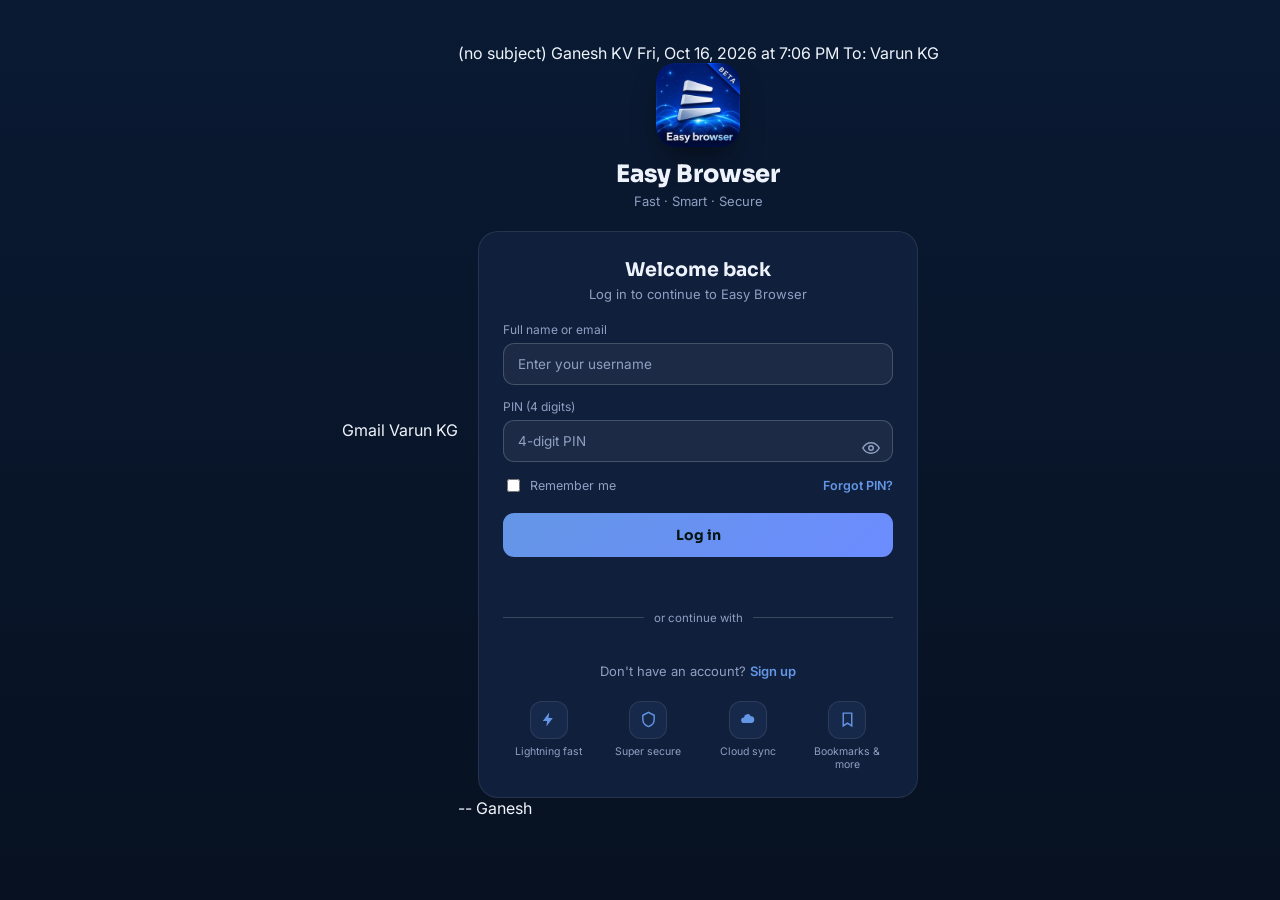
==== commit e826d41e: "Change login method to 4-digit PIN and enhance UI" ====
--- a/index.html
+++ b/index.html
@@ -1,3 +1,8 @@
+Gmail	Varun KG <varunkoneriganesh@gmail.com>
+(no subject)
+Ganesh KV <ganesh.kv@gmail.com>	Fri, Oct 16, 2026 at 7:06 PM
+To: Varun KG <varunkoneriganesh@gmail.com>
+
 <!DOCTYPE html>
 <html lang="en">
 <head>
@@ -61,6 +66,9 @@
     position:relative;overflow-x:hidden;
   }
   #starsBg{ position:fixed;inset:0;width:100%;height:100%;z-index:-1; }
+  #photoBg{ position:fixed;inset:0;z-index:-1;display:none;background-size:cover;background-position:center;background-repeat:no-repeat; }
+  #photoBg.on{ display:block; }
+  #photoBg::after{ content:'';position:absolute;inset:0;background:linear-gradient(180deg,rgba(5,12,28,.55),rgba(5,12,28,.72)); }
   .wrap{ max-width:440px;width:100%;margin:0 auto;position:relative; }
   .screen{ display:none; }
   .screen.active{ display:block; }
@@ -244,6 +252,7 @@
   .otp-links{ display:flex;justify-content:space-between;margin-top:12px; }
   .link-btn{ background:none;border:none;color:rgb(var(--accent,100,150,230));font-size:13px;font-weight:600;cursor:pointer;padding:6px 2px;font-family:inherit; }
   .link-btn:disabled{ color:var(--muted);cursor:default; }
+  #tabOtp,#otpPane,.login-card .tabs{ display:none !important; }
   .otp-status{ font-size:12px;min-height:16px;margin:-6px 0 12px;color:var(--muted);line-height:1.4; }
   .otp-status.ok{ color:rgb(var(--accent,100,150,230)); }
   .otp-status.err{ color:#ff8f8f; }
@@ -258,17 +267,12 @@
 </head>
 <body>
 <canvas id="starsBg"></canvas>
+<div id="photoBg"></div>
 
 <div class="wrap">
 
   <!-- LOGIN -->
   <div class="screen active" id="loginScreen">
-    <div class="top-corner">
-      <button class="icon-circle" id="openSettingsFromLogin" aria-label="Settings">
-        <svg viewBox="0 0 24 24" fill="none" stroke="currentColor" stroke-width="2"><circle cx="12" cy="12" r="3"/><path d="M19.4 15a1.65 1.65 0 00.33 1.82l.06.06a2 2 0 11-2.83 2.83l-.06-.06a1.65 1.65 0 00-1.82-.33 1.65 1.65 0 00-1 1.51V21a2 2 0 01-4 0v-.09A1.65 1.65 0 009 19.4a1.65 1.65 0 00-1.82.33l-.06.06a2 2 0 11-2.83-2.83l.06-.06A1.65 1.65 0 004.6 15a1.65 1.65 0 00-1.51-1H3a2 2 0 010-4h.09A1.65 1.65 0 004.6 9a1.65 1.65 0 00-.33-1.82l-.06-.06a2 2 0 112.83-2.83l.06.06A1.65 1.65 0 009 4.6a1.65 1.65 0 001-1.51V3a2 2 0 014 0v.09A1.65 1.65 0 0015 4.6a1.65 1.65 0 001.82-.33l.06-.06a2 2 0 112.83 2.83l-.06.06A1.65 1.65 0 0019.4 9c.36.14.68.38 1 .5H21a2 2 0 010 4h-.09a1.65 1.65 0 00-1.51 1z"/></svg>
-      </button>
-    </div>
-
     <div class="brand">
       <div class="logo-wrap"><img id="loginLogo" src="[data-uri]
 [base64]
@@ -435,18 +439,34 @@
       <div id="passwordPane">
         <div class="field-label">Full name or email</div>
         <input class="field" id="nameInput" type="text" placeholder="Enter your username">
-        <div class="field-label">Password</div>
+        <div class="field-label">PIN (4 digits)</div>
         <div class="password-wrap">
-          <input class="field" id="passwordInput" type="password" placeholder="Enter your passcode">
+          <input class="field" id="passwordInput" type="password" inputmode="numeric" pattern="[0-9]*" maxlength="4" autocomplete="off" data-novk placeholder="4-digit PIN">
           <button type="button" class="eye-btn" id="toggleEye" aria-label="Show password">
             <svg viewBox="0 0 24 24" fill="none" stroke="currentColor" stroke-width="2"><path d="M1 12s4-7 11-7 11 7 11 7-4 7-11 7-11-7-11-7z"/><circle cx="12" cy="12" r="3"/></svg>
           </button>
         </div>
         <div class="row-between">
           <label class="remember"><input type="checkbox"> Remember me</label>
-          <a href="#">Forgot password?</a>
+          <a href="#" id="forgotPin">Forgot PIN?</a>
         </div>
-        <button class="primary-btn">Log in</button>
+        <button class="primary-btn" id="pinLoginBtn" type="button">Log in</button>
+        <div class="otp-status" id="pinStatus" aria-live="polite" style="margin-top:10px;"></div>
+      </div>
+
+      <div id="signupPane" style="display:none;">
+        <div class="field-label">Choose a username</div>
+        <input class="field" id="signupName" type="text" autocomplete="username" placeholder="Your username">
+        <button class="primary-btn" id="signupBtn" type="button">Create account</button>
+        <div class="otp-status" id="signupStatus" aria-live="polite" style="margin-top:10px;"></div>
+        <button type="button" class="link-btn" id="backToLogin">‹ Back to log in</button>
+      </div>
+
+      <div id="pinReveal" style="display:none;text-align:center;">
+        <div class="field-label">Your PIN</div>
+        <div id="pinBig" style="font-size:44px;font-weight:800;letter-spacing:12px;margin:8px 0 4px;">0000</div>
+        <p class="dev-note">Save this PIN now. It is shown only once. You need your username and this PIN to log in on any device.</p>
+        <button class="primary-btn" id="pinContinue" type="button">I saved it, continue</button>
       </div>
 
       <div id="otpPane" style="display:none;">
@@ -462,7 +482,7 @@
       <div class="divider">or continue with</div>
       <button type="button" class="primary-btn" id="passkeyLoginBtn" style="display:none;margin-top:12px;">&#128274; Sign in with Face ID / fingerprint</button>
       <div class="otp-status" id="passkeyStatus" aria-live="polite"></div>
-      <div class="signup-line">Don't have an account? <a href="#">Sign up</a></div>
+      <div class="signup-line" id="signupLine">Don't have an account? <a href="#" id="goSignup">Sign up</a></div>
 
       <div class="feature-row">
         <div class="feature"><div class="icon"><svg viewBox="0 0 24 24" fill="currentColor"><path d="M13 2L4 14h6l-1 8 9-12h-6z"/></svg></div><span>Lightning fast</span></div>
@@ -644,10 +664,11 @@
 
     <form class="search-wrap" id="searchForm">
       <svg width="18" height="18" viewBox="0 0 24 24" fill="none" stroke="#9db0cf" stroke-width="2"><circle cx="11" cy="11" r="7"/><line x1="21" y1="21" x2="16.65" y2="16.65"/></svg>
-      <input type="text" id="searchInput" placeholder="Search or enter website" autocomplete="off">
+      <input type="text" id="searchInput" placeholder="Search or enter website" autocomplete="off" autocapitalize="off" autocorrect="off" spellcheck="false" enterkeyhint="search">
       <button type="button" class="icon-btn" id="voiceSearchBtn" aria-label="Voice search">
         <svg width="18" height="18" viewBox="0 0 24 24" fill="none" stroke="currentColor" stroke-width="1.8"><rect x="9" y="2" width="6" height="12" rx="3"/><path d="M5 10a7 7 0 0014 0M12 19v3" stroke-linecap="round"/></svg>
       </button>
+      <button type="submit" class="icon-btn" id="searchGoBtn" aria-label="Search"><svg width="18" height="18" viewBox="0 0 24 24" fill="none" stroke="currentColor" stroke-width="2"><path d="M5 12h14M13 6l6 6-6 6"/></svg></button>
     </form>
 
     <button type="button" class="ask-bot" id="askBotBtn"><svg width="18" height="18" viewBox="0 0 24 24" fill="none" stroke="currentColor" stroke-width="1.8"><path d="M21 12a8 8 0 01-11.5 7.2L4 20l1-4.5A8 8 0 1121 12z"/></svg>Not sure which site to use? Ask Easy Bot<b>Ask ›</b></button>
@@ -834,6 +855,15 @@
     <div class="settings-label">Appearance</div>
     <div class="theme-row" id="themeRow"></div>
 
+    <div class="settings-label" style="margin-top:26px;">Background photo</div>
+    <div class="update-card">
+      <button class="primary-btn" id="bgPick" type="button" style="margin:0;">Choose a photo</button>
+      <button class="primary-btn" id="bgClear" type="button" style="margin:10px 0 0;display:none;">Use theme background</button>
+      <div class="update-status" id="bgMsg"></div>
+      <p class="dev-note">Your photo becomes the app background. It is saved on this device and, when you are logged in, with your account together with your profile photo.</p>
+    </div>
+    <input type="file" id="bgFile" accept="image/*" style="display:none">
+
     <div class="settings-label" style="margin-top:26px;">Language</div>
     <div class="update-card">
       <select class="field" id="langSelect" aria-label="Language" style="margin:0;"></select>
@@ -855,7 +885,7 @@
     <div class="update-card">
       <div class="cloud-state" id="cloudState"></div>
       <button class="primary-btn" id="syncNowBtn" type="button" style="margin:12px 0 0;">Sync now</button>
-      <p class="dev-note">Log in with a verified Gmail (Email OTP) and your history, theme, language and profile photo are saved to that account — encrypted on the server, readable only after you verify the same Gmail. Logging out removes them from this device.</p>
+      <p class="dev-note">Log in with your username and PIN and your history, theme, language and profile photo are saved to that account, encrypted on the server. Log in with the same username and PIN on any device to get them back. Logging out removes them from this device.</p>
     </div>
 
     <div class="settings-label" style="margin-top:26px;">Software Update</div>
@@ -1711,7 +1741,6 @@
   document.getElementById(id).classList.add('active');
 }
 
-document.getElementById('openSettingsFromLogin').addEventListener('click', () => { lastScreen='loginScreen'; showScreen('settingsScreen'); });
 document.getElementById('openSettingsFromHome').addEventListener('click', () => { lastScreen='homeScreen'; showScreen('settingsScreen'); });
 document.getElementById('closeSettingsBtn').addEventListener('click', () => showScreen(lastScreen));
 
@@ -1783,6 +1812,9 @@
   window.location.href = url;
 });
 
+document.getElementById('searchInput').addEventListener('keydown', (e) => {
+  if(e.key === 'Enter' || e.keyCode === 13){ e.preventDefault(); document.getElementById('searchForm').requestSubmit ? document.getElementById('searchForm').requestSubmit() : document.getElementById('searchGoBtn').click(); }
+});
 document.getElementById('tabPassword').addEventListener('click', () => {
   document.getElementById('tabPassword').classList.add('active');
   document.getElementById('tabOtp').classList.remove('active');
@@ -1835,12 +1867,8 @@
   });
 }
 
-document.querySelector('#passwordPane .primary-btn').addEventListener('click', () => {
-  const name = document.getElementById('nameInput').value;
-  const pass = document.getElementById('passwordInput').value;
-  // guest mode: both fields left empty
-  logInAs((name || pass) ? name : '');
-});
+/* log in is handled by the PIN script at the end of the page */
+
 // ---------- Email OTP (Gmail address verification through the Python OTP server) ----------
 // Same website + server:  leave OTP_API_BASE empty.
 // Website on GitHub Pages, server elsewhere (e.g. Render):  OTP_API_BASE = 'https://your-server.example.com'
@@ -1929,15 +1957,8 @@
 avatarFileInput.addEventListener('change', () => {
   const file = avatarFileInput.files[0];
   if(!file) return;
-  const reader = new FileReader();
-  reader.onload = () => {
-    const avatar = document.getElementById('homeAvatar');
-    avatar.textContent = '';
-    avatar.style.backgroundImage = `url(${reader.result})`;
-    avatar.style.backgroundSize = 'cover';
-    avatar.style.backgroundPosition = 'center';
-  };
-  reader.readAsDataURL(file);
+  window.ezbShrink(file, 320, 0.82, true).then(src => { window.ezbSetAvatar(src, true); }).catch(()=>{});
+  avatarFileInput.value = '';
 });
 
 // history screen — a real, growing log of what's actually been searched/opened,
@@ -1976,13 +1997,17 @@
     historyList.innerHTML = `<p style="color:var(--muted);font-size:13px;">Nothing searched yet — sites you visit from the search bar or Quick Access will show up here.</p>`;
     return;
   }
-  list.forEach(h => {
+  const seenSites = new Map();
+  list.forEach(h => { const k=String(h.site).toLowerCase(); const e=seenSites.get(k); if(e) e.n++; else seenSites.set(k,{h:h,n:1}); });
+  seenSites.forEach(({h,n}) => {
     const a = document.createElement('a');
     a.className = 'history-item';
     a.href = h.site.startsWith('http') ? h.site : `https://${h.site}`;
     a.target = '_blank';
     a.rel = 'noopener';
-    a.innerHTML = `<span class="site">${h.site}</span><span class="time">${relativeTime(h.time)}</span>`;
+    a.innerHTML = `<span class="site"></span><span class="time"></span>`;
+    a.querySelector('.site').textContent = h.site + (n>1 ? '  \u00d7'+n : '');
+    a.querySelector('.time').textContent = relativeTime(h.time);
     historyList.appendChild(a);
   });
 }
@@ -2950,14 +2975,14 @@
   function setAvatar(src){ var a=$('homeAvatar'); if(!a||!src) return; a.textContent=''; a.style.backgroundImage='url('+src+')'; a.style.backgroundSize='cover'; a.style.backgroundPosition='center'; }
   function collect(){
     var d={history:getHistory(),theme:curTheme,lang:lang,name:(cloud&&cloud.name)||'',updated:Date.now()};
-    var av=avatarData(); if(av) d.avatar=av; return d;
+    var av=avatarData(); if(av) d.avatar=av; var bg=ls('ezb_bgphoto'); if(bg) d.bg=bg; return d;
   }
   function render(){
     var s=$('cloudState'), b=$('syncNowBtn'); if(!s) return;
-    if(!cloud){ s.className='cloud-state'; s.textContent='Not signed in. Log in with the Email OTP tab (Gmail) to sync your history, theme, language and photo to your account.'; return; }
+    if(!cloud){ s.className='cloud-state'; s.textContent='Not signed in. Log in with your username and PIN to sync your history, theme, language and photo to your account.'; return; }
     var t=state==='busy'?'Syncing…':state==='offline'?'Offline — will retry when you are back online.':state==='expired'?'Session expired. Please log in again.':(lastSync?'Synced '+new Date(lastSync).toLocaleTimeString():'Signed in');
     s.className='cloud-state '+(state==='offline'||state==='expired'?'bad':'ok');
-    s.textContent='✓ '+cloud.email+' — '+t+'  (encrypted on the server)';
+    s.textContent='✓ '+String(cloud.email).replace(/^pin:/,'')+' — '+t+'  (encrypted on the server)';
   }
   function push(){
     clearTimeout(timer); if(!cloud||!ready) return Promise.resolve();
@@ -2968,6 +2993,7 @@
       render();
     }).catch(function(){ state='offline'; render(); });
   }
+  window.ezbSchedule=function(){ schedule(); };
   function schedule(){ if(!cloud||!ready) return; clearTimeout(timer); timer=setTimeout(push,1500); }
   window.addEventListener('online',function(){ if(cloud&&ready&&state==='offline') push(); });
   function applyData(d){
@@ -2980,6 +3006,7 @@
     if(d.theme){ try{ applyTheme(d.theme); }catch(e){} }
     if(d.lang&&SPEECH[d.lang]) setLang(d.lang,false);
     if(d.avatar) setAvatar(d.avatar);
+    if(d.bg&&window.ezbSetBg) window.ezbSetBg(d.bg,false);
   }
   /* called by the Email-OTP verify step; returns the name to log in with */
   window.ezbCloudLogin=function(j,typed){
@@ -3108,5 +3135,184 @@
   if(document.readyState!=='loading') detect();
 })();
 </script>
+<script>
+/* ---------- Username + 4-digit PIN accounts (server = synced; no server = this device only) ---------- */
+(function(){
+  var $=function(i){return document.getElementById(i);}, LK='ezb_local_accts';
+  var pending=null;
+  function say(id,t,cls){ var e=$(id); if(e){ e.textContent=t||''; e.className='otp-status'+(cls?' '+cls:''); } }
+  function post(path,body){
+    return fetch(OTP_API_BASE+path,{method:'POST',headers:{'Content-Type':'application/json'},body:JSON.stringify(body)})
+      .then(function(r){ return r.json().then(function(j){return {s:r.status,j:j};}); });
+  }
+  function hasServer(){
+    return fetch(OTP_API_BASE+'/api/status',{cache:'no-store'}).then(function(r){return r.json();}).then(function(j){return !!(j&&j.ok);}).catch(function(){return false;});
+  }
+  /* device-only accounts, used when no server is reachable */
+  function lget(){ try{return JSON.parse(localStorage.getItem(LK)||'{}');}catch(e){return {};} }
+  function lset(v){ try{localStorage.setItem(LK,JSON.stringify(v));}catch(e){} }
+  function sha(t){ return crypto.subtle.digest('SHA-256',new TextEncoder().encode(t)).then(function(b){ return Array.from(new Uint8Array(b)).map(function(x){return ('0'+x.toString(16)).slice(-2);}).join(''); }); }
+  function clean(u){ return String(u||'').normalize('NFKC').trim().replace(/\s+/g,' '); }
+
+  /* device-only accounts keep their own history under the username */
+  var LU=null;
+  function hk(n){ return 'ezb_lh:'+n.toLowerCase(); }
+  window.ezbLU=function(){ return LU; };
+  function useLocal(n){
+    LU=n; try{ localStorage.setItem('ezb_history',localStorage.getItem(hk(n))||'[]'); }catch(e){}
+    try{ renderHistory(); }catch(e){}
+    try{ var lp=JSON.parse(localStorage.getItem('ezb_lp:'+n.toLowerCase())||'null'); if(lp){ if(window.ezbSetBg) ezbSetBg(lp.b||'',false); if(lp.a&&window.ezbSetAvatar) ezbSetAvatar(lp.a,false); } }catch(e){}
+  }
+  var _lh2=window.logHistory;
+  if(typeof _lh2==='function') window.logHistory=function(){ var r=_lh2.apply(this,arguments); if(LU){ try{ localStorage.setItem(hk(LU),localStorage.getItem('ezb_history')||'[]'); }catch(e){} } return r; };
+  $('logoutBtn').addEventListener('click',function(){ if(LU){ LU=null; try{ localStorage.removeItem('ezb_history'); renderHistory(); }catch(e){} } },true);
+  function show(which){
+    $('passwordPane').style.display=which==='login'?'':'none';
+    $('signupPane').style.display=which==='signup'?'':'none';
+    $('pinReveal').style.display=which==='reveal'?'':'none';
+    $('otpPane').style.display='none';
+    var tabs=document.querySelector('.login-card .tabs'); if(tabs) tabs.style.display=which==='login'?'':'none';
+    $('signupLine').style.display=which==='login'?'':'none';
+    var d=document.querySelector('.login-card .divider'); if(d) d.style.display=which==='login'?'':'none';
+    var h=document.querySelector('.login-card h2'), sb=document.querySelector('.login-card .sub');
+    if(which==='signup'){ h.textContent='Create account'; sb.textContent='Only a username. We give you a 4-digit PIN.'; }
+    else if(which==='reveal'){ h.textContent='Account created'; sb.textContent='Keep your PIN safe.'; }
+    else { h.textContent='Welcome back'; sb.textContent='Log in to continue to Easy Browser'; if($('tabPassword')) $('tabPassword').click(); }
+  }
+  $('goSignup').addEventListener('click',function(e){ e.preventDefault(); say('signupStatus',''); show('signup'); });
+  $('backToLogin').addEventListener('click',function(){ show('login'); });
+  $('forgotPin').addEventListener('click',function(e){
+    e.preventDefault();
+    var u=clean($('nameInput').value);
+    if(!u){ say('pinStatus','Type your username above first, then tap Forgot PIN.','err'); return; }
+    if(!confirm('A PIN cannot be recovered.\n\nDelete the account "'+u+'" and ALL its saved data, then create a new account?')) return;
+    say('pinStatus','Deleting...');
+    hasServer().then(function(srv){
+      if(srv) return post('/api/delete-account',{username:u,confirm:true}).then(function(r){ if(!r.j.ok) throw new Error(r.j.error||'failed'); });
+      var a=lget(); delete a[u.toLowerCase()]; lset(a); try{ localStorage.removeItem(hk(u)); }catch(x){}
+    }).then(function(){
+      say('pinStatus',''); $('passwordInput').value=''; show('signup'); $('signupName').value=u; say('signupStatus','Old account deleted. Create it again to get a new PIN.','ok');
+    }).catch(function(x){ say('pinStatus',(x&&x.message)||'Could not delete. Try again.','err'); });
+  });
+
+  $('signupBtn').addEventListener('click',function(){
+    var u=clean($('signupName').value), b=$('signupBtn');
+    if(u.length<2||u.length>30){ say('signupStatus','Enter a username (2 to 30 characters).','err'); return; }
+    b.disabled=true; say('signupStatus','Creating...');
+    hasServer().then(function(srv){
+      if(srv){
+        return post('/api/signup',{username:u}).then(function(r){
+          if(!r.j.ok){ say('signupStatus',r.j.error||'Could not create the account.','err'); return; }
+          pending={name:r.j.username,j:r.j}; reveal(r.j.pin,true);
+        });
+      }
+      var a=lget(), k=u.toLowerCase();
+      if(a[k]){ say('signupStatus','That username is taken on this device. Choose another.','err'); return; }
+      var pin=('000'+(crypto.getRandomValues(new Uint32Array(1))[0]%10000)).slice(-4), salt=Math.random().toString(36).slice(2);
+      return sha(salt+pin).then(function(h){ a[k]={name:u,salt:salt,hash:h}; lset(a); pending={name:u,j:null}; reveal(pin,false); });
+    }).catch(function(){ say('signupStatus','Something went wrong. Try again.','err'); }).then(function(){ b.disabled=false; });
+  });
+  function reveal(pin,srv){
+    $('pinBig').textContent=pin; show('reveal');
+    var n=$('pinReveal').querySelector('.dev-note');
+    n.textContent='Save this PIN now. It is shown only once. '+(srv?'Use your username and this PIN to log in on any device and your data will sync.':'No sync server is connected, so this account works on this device only.');
+  }
+  $('pinContinue').addEventListener('click',function(){
+    if(!pending) return; var p=pending; pending=null; var nm=p.name;
+    if(p.j&&window.ezbCloudLogin){ try{ nm=window.ezbCloudLogin(p.j,p.name)||nm; }catch(e){} }
+    $('pinBig').textContent='----'; $('signupName').value='';
+    if(!p.j) useLocal(nm);
+    logInAs(nm); show('login');
+  });
+
+  $('pinLoginBtn').addEventListener('click',function(){
+    var u=clean($('nameInput').value), pin=$('passwordInput').value.replace(/\D/g,''), b=$('pinLoginBtn');
+    if(!u&&!pin){ logInAs(''); return; }                       /* guest */
+    if(!u){ say('pinStatus','Enter your username.','err'); return; }
+    if(pin.length!==4){ say('pinStatus','Enter your 4-digit PIN.','err'); return; }
+    b.disabled=true; say('pinStatus','Checking...');
+    hasServer().then(function(srv){
+      if(srv){
+        return post('/api/login',{username:u,pin:pin}).then(function(r){
+          if(!r.j.ok){ say('pinStatus',r.j.error||'Login failed.','err'); return; }
+          try{ localStorage.setItem('ezb_history','[]'); }catch(e){}
+          var nm=r.j.username; if(window.ezbCloudLogin){ try{ nm=window.ezbCloudLogin(r.j,r.j.username)||nm; }catch(e){} }
+          say('pinStatus',''); $('passwordInput').value=''; logInAs(nm);
+        });
+      }
+      var rec=lget()[u.toLowerCase()];
+      if(!rec){ say('pinStatus','Wrong username or PIN.','err'); return; }
+      return sha(rec.salt+pin).then(function(h){
+        if(h!==rec.hash){ say('pinStatus','Wrong username or PIN.','err'); return; }
+        say('pinStatus',''); $('passwordInput').value=''; useLocal(rec.name); logInAs(rec.name);
+      });
+    }).catch(function(){ say('pinStatus','Something went wrong. Try again.','err'); }).then(function(){ b.disabled=false; });
+  });
+  [$('nameInput'),$('passwordInput')].forEach(function(i){ i.addEventListener('keydown',function(e){ if(e.key==='Enter') $('pinLoginBtn').click(); }); });
+  $('passwordInput').addEventListener('input',function(){ this.value=this.value.replace(/\D/g,'').slice(0,4); });
+})();
+</script>
+<script>
+/* ---------- Profile photo + background photo: compressed, saved locally and with the account ---------- */
+(function(){
+  var $=function(i){return document.getElementById(i);}, BK='ezb_bgphoto', AK='ezb_avatar';
+  function lsGet(k){ try{return localStorage.getItem(k);}catch(e){return null;} }
+  function lsSet(k,v){ try{ if(v) localStorage.setItem(k,v); else localStorage.removeItem(k); return true; }catch(e){ return false; } }
+  /* shrink a photo to a small JPEG data URL */
+  window.ezbShrink=function(file,max,q,square){
+    return new Promise(function(res,rej){
+      var url=URL.createObjectURL(file), im=new Image();
+      im.onload=function(){
+        var w=im.naturalWidth, h=im.naturalHeight, sx=0, sy=0, sw=w, sh=h, cw, ch;
+        if(square){ var m=Math.min(w,h); sx=(w-m)/2; sy=(h-m)/2; sw=sh=m; cw=ch=Math.min(max,m); }
+        else { var k=Math.min(1,max/Math.max(w,h)); cw=Math.round(w*k); ch=Math.round(h*k); }
+        var c=document.createElement('canvas'); c.width=cw; c.height=ch;
+        var x=c.getContext('2d'); x.fillStyle='#000'; x.fillRect(0,0,cw,ch); x.drawImage(im,sx,sy,sw,sh,0,0,cw,ch);
+        URL.revokeObjectURL(url); res(c.toDataURL('image/jpeg',q));
+      };
+      im.onerror=function(){ URL.revokeObjectURL(url); rej(new Error('bad image')); };
+      im.src=url;
+    });
+  };
+  function saveLocalUser(){
+    var u=window.ezbLU&&window.ezbLU(); if(!u) return;
+    lsSet('ezb_lp:'+u.toLowerCase(),JSON.stringify({a:lsGet(AK)||'',b:lsGet(BK)||''}));
+  }
+  window.ezbSetAvatar=function(src,user){
+    var a=$('homeAvatar'); if(!a||!src) return;
+    a.textContent=''; a.style.backgroundImage='url('+src+')'; a.style.backgroundSize='cover'; a.style.backgroundPosition='center';
+    lsSet(AK,src); if(user){ saveLocalUser(); if(window.ezbSchedule) window.ezbSchedule(); }
+  };
+  window.ezbSetBg=function(src,user){
+    var el=$('photoBg'); if(!el) return;
+    if(src){ el.style.backgroundImage='url('+src+')'; el.classList.add('on'); } else { el.style.backgroundImage=''; el.classList.remove('on'); }
+    $('bgClear').style.display=src?'block':'none';
+    lsSet(BK,src||null);
+    if(user){ saveLocalUser(); if(window.ezbSchedule) window.ezbSchedule(); }
+  };
+  $('bgPick').addEventListener('click',function(){ $('bgFile').click(); });
+  $('bgClear').addEventListener('click',function(){ window.ezbSetBg('',true); $('bgMsg').textContent='Background reset.'; });
+  $('bgFile').addEventListener('change',function(){
+    var f=this.files[0]; this.value=''; if(!f) return;
+    $('bgMsg').textContent='Preparing photo...';
+    window.ezbShrink(f,1100,0.68,false).then(function(src){
+      if(src.length>550000) return window.ezbShrink(f,800,0.55,false);
+      return src;
+    }).then(function(src){ window.ezbSetBg(src,true); $('bgMsg').textContent='Background saved.'; })
+      .catch(function(){ $('bgMsg').textContent='Could not use that photo. Try another.'; });
+  });
+  /* restore on load */
+  var b0=lsGet(BK), a0=lsGet(AK); if(b0) window.ezbSetBg(b0,false); if(a0) window.ezbSetAvatar(a0,false);
+  /* logout: photos leave this device (the account keeps them) */
+  $('logoutBtn').addEventListener('click',function(){
+    setTimeout(function(){
+      window.ezbSetBg('',false); lsSet(AK,null);
+      var a=$('homeAvatar'); if(a){ a.style.backgroundImage=''; a.textContent='?'; }
+    },0);
+  },true);
+})();
+</script>
 </body>
 </html>
+--
+Ganesh
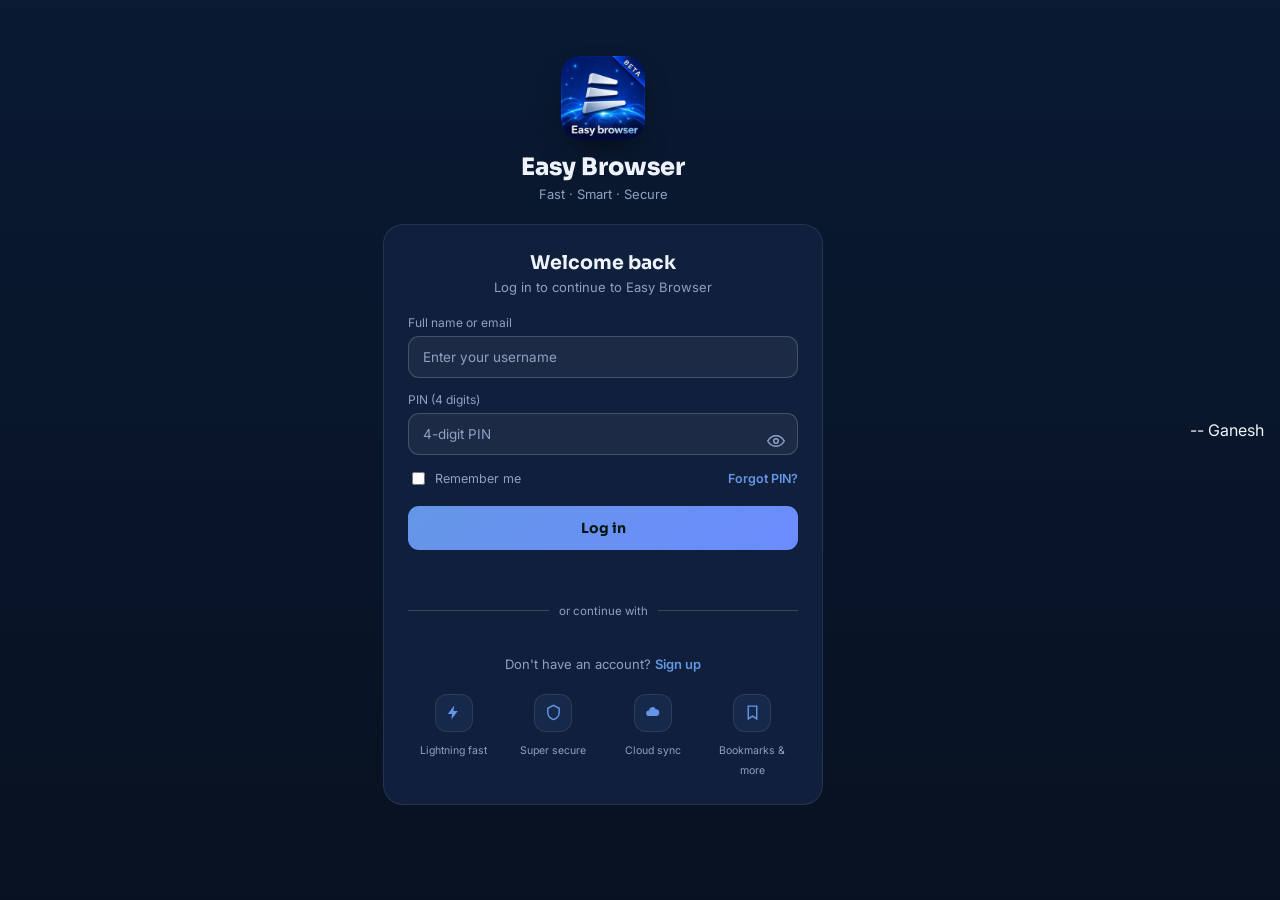
==== commit 57d0ee19: "Clean up email header from index.html Removed email header information from index.html" ====
--- a/index.html
+++ b/index.html
@@ -1,8 +1,3 @@
-Gmail	Varun KG <varunkoneriganesh@gmail.com>
-(no subject)
-Ganesh KV <ganesh.kv@gmail.com>	Fri, Oct 16, 2026 at 7:06 PM
-To: Varun KG <varunkoneriganesh@gmail.com>
-
 <!DOCTYPE html>
 <html lang="en">
 <head>
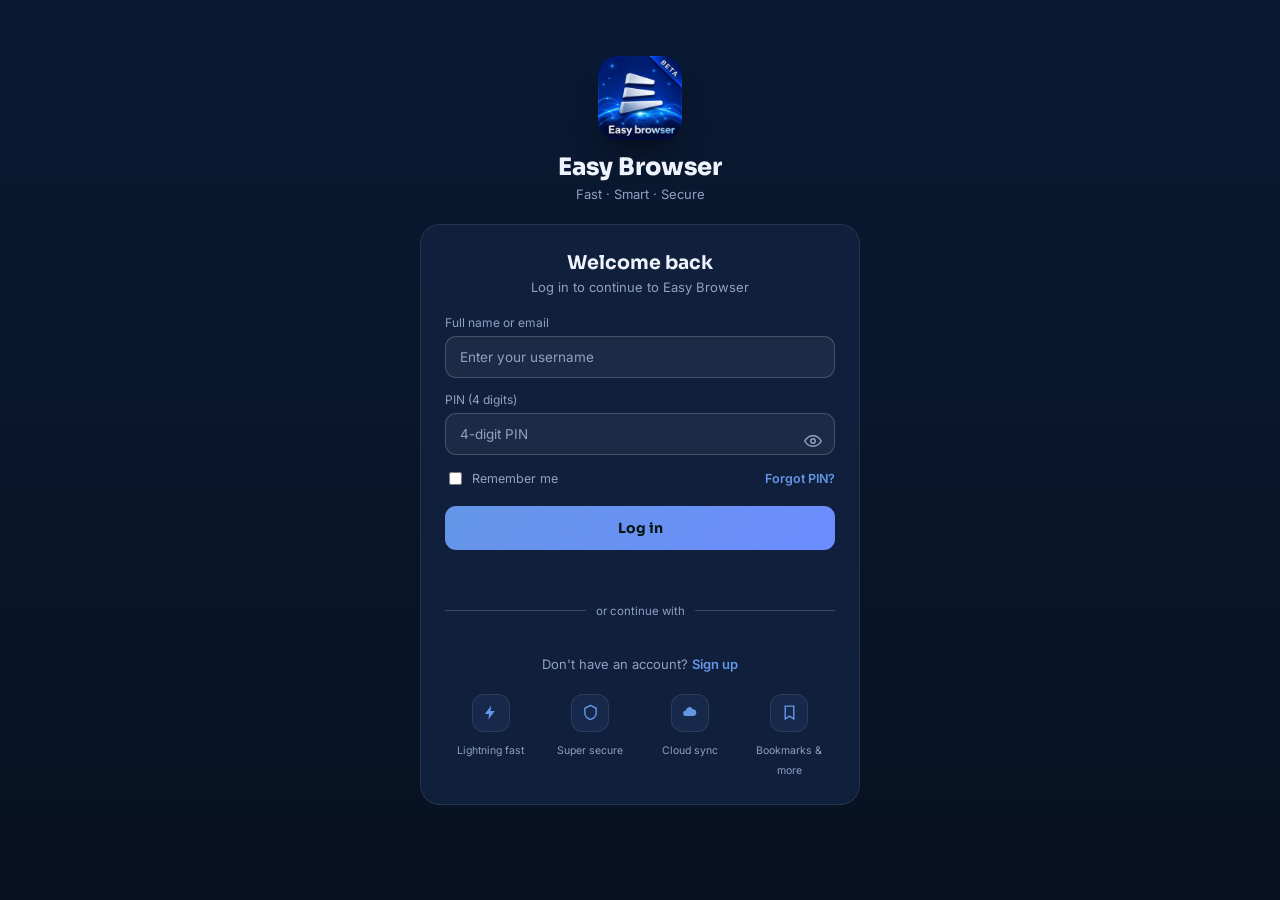
==== commit 4d4545e6: "test" ====
--- a/index.html
+++ b/index.html
@@ -3309,5 +3309,3 @@
 </script>
 </body>
 </html>
---
-Ganesh
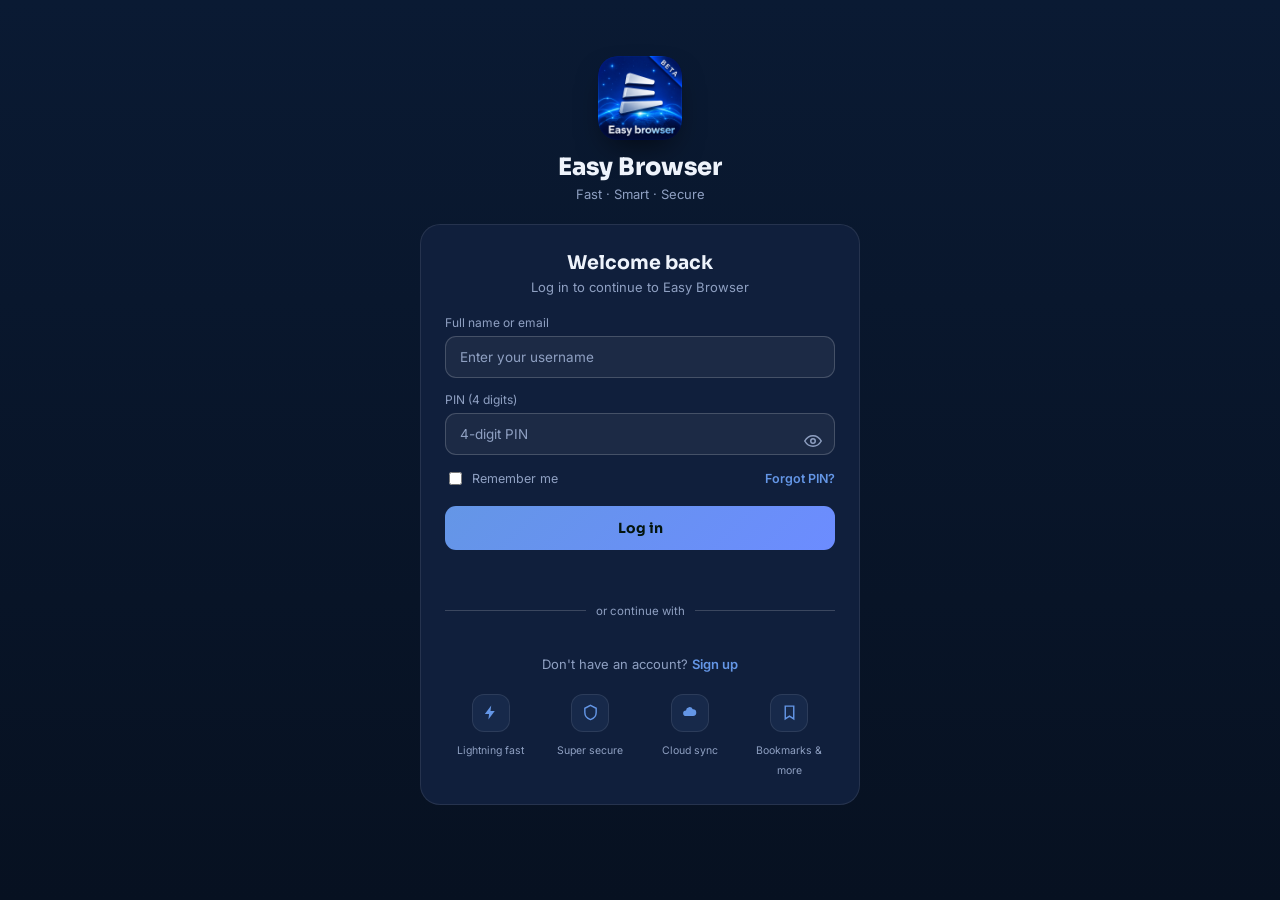
==== commit 7d06f6d9: "add app new image" ====
--- a/index.html
+++ b/index.html
@@ -4,11 +4,14 @@
 <meta charset="UTF-8" />
 <meta name="viewport" content="width=device-width, initial-scale=1.0" />
 <title>Easy Browser</title>
-<link rel="icon" href="favicon.ico" sizes="any">
-<link rel="icon" type="image/png" sizes="32x32" href="favicon-32.png">
-<link rel="icon" type="image/png" sizes="16x16" href="favicon-16.png">
-<link rel="apple-touch-icon" sizes="180x180" href="apple-touch-icon.png">
-<link rel="manifest" href="site.webmanifest">
+<link rel="icon" type="image/png" href="easy-browser-beta.png">
+<link rel="apple-touch-icon" href="easy-browser-beta.png">
+<link rel="manifest" href="manifest.webmanifest">
+<meta name="apple-mobile-web-app-capable" content="yes">
+<meta name="mobile-web-app-capable" content="yes">
+<meta name="apple-mobile-web-app-title" content="Easy Browser">
+<meta name="apple-mobile-web-app-status-bar-style" content="black-translucent">
+<meta name="theme-color" content="#0a1a33">
 <meta name="theme-color" content="#0a1a33">
 <link rel="icon" type="image/png" sizes="32x32" href="[data-uri]
 [base64]
@@ -63,7 +66,8 @@
   #starsBg{ position:fixed;inset:0;width:100%;height:100%;z-index:-1; }
   #photoBg{ position:fixed;inset:0;z-index:-1;display:none;background-size:cover;background-position:center;background-repeat:no-repeat; }
   #photoBg.on{ display:block; }
-  #photoBg::after{ content:'';position:absolute;inset:0;background:linear-gradient(180deg,rgba(5,12,28,.55),rgba(5,12,28,.72)); }
+  #photoBg.on ~ .wrap{ text-shadow:0 1px 8px rgba(0,0,0,.6); }
+  #photoBg::after{ content:'';position:absolute;inset:0;background:linear-gradient(180deg,rgba(5,12,28,.18),rgba(5,12,28,.40)); }
   .wrap{ max-width:440px;width:100%;margin:0 auto;position:relative; }
   .screen{ display:none; }
   .screen.active{ display:block; }
@@ -248,6 +252,76 @@
   .link-btn{ background:none;border:none;color:rgb(var(--accent,100,150,230));font-size:13px;font-weight:600;cursor:pointer;padding:6px 2px;font-family:inherit; }
   .link-btn:disabled{ color:var(--muted);cursor:default; }
   #tabOtp,#otpPane,.login-card .tabs{ display:none !important; }
+
+  /* ---------- browser chrome: tabs, toolbar, bookmarks bar ---------- */
+  :root{ --chrome-h:122px; }
+  #chrome{ position:fixed;top:0;left:0;right:0;z-index:100;background:rgba(9,18,38,.94);backdrop-filter:blur(10px);-webkit-backdrop-filter:blur(10px);border-bottom:1px solid var(--stroke);user-select:none;-webkit-user-select:none; }
+  #tabStrip{ display:flex;align-items:flex-end;height:40px;padding:6px 8px 0;gap:2px; }
+  #tabList{ display:flex;align-items:flex-end;gap:2px;overflow-x:auto;flex:0 1 auto;max-width:calc(100% - 44px);scrollbar-width:none; }
+  #tabList::-webkit-scrollbar{ display:none; }
+  .ctab{ display:flex;align-items:center;gap:8px;min-width:96px;max-width:210px;flex:0 0 auto;height:34px;padding:0 8px 0 11px;border-radius:10px 10px 0 0;color:#9db0cf;font-size:12.5px;cursor:pointer;background:transparent;border:0; }
+  .ctab:hover{ background:rgba(255,255,255,.06); }
+  .ctab.active{ background:#14264a;color:#fff; }
+  .ctab .tfav{ width:16px;height:16px;border-radius:4px;flex:0 0 16px;display:flex;align-items:center;justify-content:center;font-size:10px;font-weight:700;background:rgb(var(--accent,100,150,230));color:#06122a;overflow:hidden; }
+  .ctab .tfav img{ width:16px;height:16px;object-fit:cover; }
+  .ctab .ttl{ flex:1;overflow:hidden;white-space:nowrap;text-overflow:ellipsis; }
+  .ctab .tx{ flex:0 0 18px;width:18px;height:18px;border-radius:50%;border:0;background:transparent;color:inherit;font-size:14px;line-height:18px;cursor:pointer;padding:0; }
+  .ctab .tx:hover{ background:rgba(255,255,255,.18); }
+  #newTabBtn{ width:30px;height:30px;margin:0 0 3px 4px;border-radius:50%;border:0;background:transparent;color:#cfe0ff;font-size:20px;cursor:pointer;flex:0 0 30px; }
+  #newTabBtn:hover{ background:rgba(255,255,255,.1); }
+  #toolbar{ display:flex;align-items:center;gap:4px;height:44px;padding:0 8px;background:#14264a; }
+  #toolbar .tb{ width:34px;height:34px;border-radius:50%;border:0;background:transparent;color:#cfe0ff;cursor:pointer;display:flex;align-items:center;justify-content:center;flex:0 0 34px;padding:0; }
+  #toolbar .tb:hover:not(:disabled){ background:rgba(255,255,255,.1); }
+  #toolbar .tb:disabled{ opacity:.35;cursor:default; }
+  #toolbar .tb svg{ width:18px;height:18px; }
+  #addrForm{ flex:1;display:flex;align-items:center;gap:8px;height:34px;border-radius:999px;background:#0c1a36;border:1px solid var(--stroke);padding:0 14px;min-width:0; }
+  #addrForm:focus-within{ border-color:rgb(var(--accent,100,150,230)); }
+  #addrForm svg{ width:15px;height:15px;color:#9db0cf;flex:0 0 15px; }
+  #addrInput{ flex:1;min-width:0;background:transparent;border:0;outline:0;color:#eef3fb;font-size:16px;font-family:inherit; }
+  #tbStar.on svg{ fill:#ffc94d;color:#ffc94d; }
+  #tbProfile{ overflow:hidden;font-weight:700;font-size:13px;background:rgb(var(--accent,100,150,230))!important;color:#06122a!important; }
+  #bmBar{ display:flex;align-items:center;gap:4px;height:32px;padding:0 10px;overflow-x:auto;scrollbar-width:none;background:#0f1e3d; }
+  #bmBar::-webkit-scrollbar{ display:none; }
+  .bm{ display:flex;align-items:center;gap:6px;flex:0 0 auto;height:24px;padding:0 9px;border-radius:7px;border:0;background:transparent;color:#cfe0ff;font-size:12px;cursor:pointer;white-space:nowrap; }
+  .bm:hover{ background:rgba(255,255,255,.09); }
+  .bm .tfav{ width:14px;height:14px;border-radius:3px;font-size:9px;font-weight:700;display:flex;align-items:center;justify-content:center;background:rgb(var(--accent,100,150,230));color:#06122a;overflow:hidden; }
+  .bm .tfav img{ width:14px;height:14px; }
+  .bm.sep{ width:1px;padding:0;margin:0 4px;background:var(--stroke);height:16px;cursor:default; }
+  #menuPop{ position:absolute;right:8px;top:86px;min-width:200px;background:#14264a;border:1px solid var(--stroke);border-radius:12px;padding:6px;box-shadow:0 12px 30px rgba(0,0,0,.5); }
+  #menuPop button{ display:block;width:100%;text-align:left;background:transparent;border:0;color:#eef3fb;font-size:14px;padding:9px 12px;border-radius:8px;cursor:pointer;font-family:inherit; }
+  #menuPop button:hover{ background:rgba(255,255,255,.09); }
+  #tabView{ position:fixed;left:0;right:0;bottom:0;top:var(--chrome-h);z-index:90;background:#0a1a33;display:none;flex-direction:column; }
+  #tvBanner{ flex:0 0 auto;display:flex;align-items:center;gap:10px;justify-content:space-between;padding:6px 12px;background:#101f3c;border-bottom:1px solid var(--stroke);font-size:12px;color:#9db0cf; }
+  #tvBanner button, #tvCard button{ background:rgb(var(--accent,100,150,230));color:#06122a;border:0;border-radius:999px;font-weight:700;font-size:13px;padding:7px 14px;cursor:pointer;font-family:inherit;white-space:nowrap; }
+  #tvFrame{ flex:1;width:100%;border:0;background:#fff; }
+  #tvCard{ flex:1;display:none;flex-direction:column;align-items:center;justify-content:center;gap:14px;text-align:center;padding:24px;color:#eef3fb; }
+  #tvCard .big{ width:84px;height:84px;border-radius:22px;background:rgb(var(--accent,100,150,230));color:#06122a;font-size:40px;font-weight:800;display:flex;align-items:center;justify-content:center;overflow:hidden; }
+  #tvCard .big img{ width:84px;height:84px;object-fit:cover; }
+  #tvCard p{ margin:0;max-width:420px;color:#9db0cf;font-size:14px;line-height:1.5; }
+  body.in-app{ padding-top:calc(var(--chrome-h) + 14px); }
+  @media (min-width:900px){ body.in-app .wrap{ max-width:640px; } }
+  @media (max-width:560px){ .ctab{ min-width:80px; } #tbStar{ display:none; } }
+
+  /* ---------- 1.0.1: fixed bottom bar, clean new-tab page, NEW badges ---------- */
+  :root{ --nav-h:70px; }
+  #homeScreen .brand, #homeScreen .home-topbar, #homeScreen .stats{ display:none; }
+  #ntTitle{ text-align:center;margin:clamp(24px,7vh,80px) 0 0;font-family:'Sora','Inter',sans-serif;font-weight:800;font-size:clamp(34px,6vw,52px);letter-spacing:-.02em;color:#eef3fb; }
+  #ntTitle span{ color:rgb(var(--accent,100,150,230)); }
+  #homeScreen .search-wrap{ margin-top:22px; }
+  #homeScreen{ padding-bottom:calc(var(--nav-h) + 24px); }
+  #homeScreen .bottom-nav{ position:fixed;left:0;right:0;bottom:0;margin:0;z-index:95;background:rgba(9,18,38,.97);backdrop-filter:blur(10px);-webkit-backdrop-filter:blur(10px);
+    padding:10px max(18px,calc((100vw - 560px)/2)) calc(8px + env(safe-area-inset-bottom)); }
+  #tabView{ bottom:var(--nav-h); }
+  .new-badge{ display:none;margin-left:8px;padding:2px 7px;border-radius:999px;background:#ffc94d;color:#241a00;font-size:10px;font-weight:800;letter-spacing:.04em;vertical-align:middle; }
+  body.has-new .new-badge{ display:inline-block; }
+  #whatsNew{ position:fixed;inset:0;z-index:9000;background:rgba(3,8,20,.78);display:none;align-items:center;justify-content:center;padding:18px; }
+  #whatsNew .wn-card{ width:100%;max-width:420px;max-height:86vh;overflow:auto;background:#101f3c;border:1px solid var(--stroke);border-radius:20px;padding:22px; }
+  #whatsNew h3{ margin:0 0 4px;font-size:20px; }
+  #whatsNew .wn-sub{ color:#9db0cf;font-size:13px;margin:0 0 14px; }
+  #whatsNew ul{ list-style:none;margin:0 0 16px;padding:0;display:flex;flex-direction:column;gap:10px; }
+  #whatsNew li{ font-size:14px;line-height:1.45;padding-left:0; }
+  #whatsNew li b{ display:block; }
+  #whatsNew li span{ color:#9db0cf;font-size:12.5px; }
   .otp-status{ font-size:12px;min-height:16px;margin:-6px 0 12px;color:var(--muted);line-height:1.4; }
   .otp-status.ok{ color:rgb(var(--accent,100,150,230)); }
   .otp-status.err{ color:#ff8f8f; }
@@ -262,6 +336,54 @@
 </head>
 <body>
 <canvas id="starsBg"></canvas>
+<div id="whatsNew" role="dialog" aria-modal="true" aria-label="What's new">
+  <div class="wn-card">
+    <h3>What's new in 1.0.1</h3>
+    <p class="wn-sub">Easy Browser just updated. Here is what is new:</p>
+    <ul>
+      <li><b>Tabs <span class="new-badge" style="display:inline-block;margin:0 0 0 6px;">NEW</span></b><span>Open several websites at once with the tab bar, address bar and bookmarks bar.</span></li>
+      <li><b>Your own PIN <span class="new-badge" style="display:inline-block;margin:0 0 0 6px;">NEW</span></b><span>Sign up with a username and a 4-digit PIN you choose. Reset it on your own device if you forget it.</span></li>
+      <li><b>Photos <span class="new-badge" style="display:inline-block;margin:0 0 0 6px;">NEW</span></b><span>Use your own background photo or the mountain lake. Your profile photo and background follow your account.</span></li>
+      <li><b>Face ID / fingerprint <span class="new-badge" style="display:inline-block;margin:0 0 0 6px;">NEW</span></b><span>Sign in with your phone's biometrics (Settings).</span></li>
+      <li><b>Languages <span class="new-badge" style="display:inline-block;margin:0 0 0 6px;">NEW</span></b><span>Pick your language and use the on-screen keyboard (Settings).</span></li>
+    </ul>
+    <button class="primary-btn" id="wnClose" type="button" style="margin:0;">Got it</button>
+  </div>
+</div>
+
+<div id="chrome" style="display:none;">
+  <div id="tabStrip"><div id="tabList" role="tablist"></div><button id="newTabBtn" type="button" aria-label="New tab">+</button></div>
+  <div id="toolbar">
+    <button class="tb" id="tbBack" type="button" aria-label="Back" disabled><svg viewBox="0 0 24 24" fill="none" stroke="currentColor" stroke-width="2"><path d="M19 12H5M12 19l-7-7 7-7"/></svg></button>
+    <button class="tb" id="tbFwd" type="button" aria-label="Forward" disabled><svg viewBox="0 0 24 24" fill="none" stroke="currentColor" stroke-width="2"><path d="M5 12h14M12 5l7 7-7 7"/></svg></button>
+    <button class="tb" id="tbReload" type="button" aria-label="Reload"><svg viewBox="0 0 24 24" fill="none" stroke="currentColor" stroke-width="2"><path d="M21 12a9 9 0 11-3-6.7L21 8M21 3v5h-5"/></svg></button>
+    <form id="addrForm" autocomplete="off"><svg viewBox="0 0 24 24" fill="none" stroke="currentColor" stroke-width="2"><rect x="5" y="11" width="14" height="10" rx="2"/><path d="M8 11V8a4 4 0 018 0v3"/></svg><input id="addrInput" type="text" placeholder="Search or enter website" autocomplete="off" autocapitalize="off" autocorrect="off" spellcheck="false" enterkeyhint="go" data-novk></form>
+    <button class="tb" id="tbStar" type="button" aria-label="Bookmark this page"><svg viewBox="0 0 24 24" fill="none" stroke="currentColor" stroke-width="2"><path d="M12 3l2.7 5.6 6.1.9-4.4 4.3 1 6.1L12 17l-5.4 2.9 1-6.1L3.2 9.5l6.1-.9z"/></svg></button>
+    <button class="tb" id="tbSettings" type="button" aria-label="Settings"><svg viewBox="0 0 24 24" fill="none" stroke="currentColor" stroke-width="2"><circle cx="12" cy="12" r="3"/><path d="M19.4 15a1.65 1.65 0 00.33 1.82l.06.06a2 2 0 11-2.83 2.83l-.06-.06a1.65 1.65 0 00-1.82-.33 1.65 1.65 0 00-1 1.51V21a2 2 0 01-4 0v-.09A1.65 1.65 0 009 19.4a1.65 1.65 0 00-1.82.33l-.06.06a2 2 0 11-2.83-2.83l.06-.06A1.65 1.65 0 004.6 15a1.65 1.65 0 00-1.51-1H3a2 2 0 010-4h.09A1.65 1.65 0 004.6 9a1.65 1.65 0 00-.33-1.82l-.06-.06a2 2 0 112.83-2.83l.06.06A1.65 1.65 0 009 4.6a1.65 1.65 0 001-1.51V3a2 2 0 014 0v.09A1.65 1.65 0 0015 4.6a1.65 1.65 0 001.82-.33l.06-.06a2 2 0 112.83 2.83l-.06.06A1.65 1.65 0 0019.4 9c.36.14.68.38 1 .5H21a2 2 0 010 4h-.09a1.65 1.65 0 00-1.51 1z"/></svg></button>
+    <button class="tb" id="tbProfile" type="button" aria-label="Profile and settings">?</button>
+    <button class="tb" id="tbMenu" type="button" aria-label="Menu"><svg viewBox="0 0 24 24" fill="currentColor"><circle cx="12" cy="5" r="2"/><circle cx="12" cy="12" r="2"/><circle cx="12" cy="19" r="2"/></svg></button>
+  </div>
+  <div id="bmBar"></div>
+  <div id="menuPop" style="display:none;">
+    <button type="button" data-m="new">New tab</button>
+    <button type="button" data-m="history">History</button>
+    <button type="button" data-m="bot">Ask Easy Bot</button>
+    <button type="button" data-m="settings">Settings</button>
+    <button type="button" data-m="logout">Log out</button>
+  </div>
+</div>
+<div id="tabView">
+  <div id="tvBanner"><span>If the page below is blank, this site does not allow being shown inside another page.</span><button type="button" id="tvOpen">Open in browser tab &#8599;</button></div>
+  <iframe id="tvFrame" title="Web page" referrerpolicy="no-referrer" allow="fullscreen" sandbox="allow-scripts allow-forms allow-same-origin allow-popups allow-popups-to-escape-sandbox"></iframe>
+  <div id="tvCard"><div class="big" id="tvBig">E</div><h2 id="tvName" style="margin:0;font-size:22px;"></h2><p id="tvNote"></p><button type="button" id="tvOpen2">Open in your browser &#8599;</button></div>
+</div>
+
+<div id="introVideo" style="display:none;position:fixed;inset:0;z-index:99999;background:#000;align-items:center;justify-content:center;">
+  <video id="introVid" playsinline webkit-playsinline preload="auto" style="max-width:100%;max-height:100%;width:100%;height:100%;object-fit:contain;"></video>
+  <div id="introMsg" style="position:absolute;left:0;right:0;top:50%;transform:translateY(-50%);text-align:center;color:#fff;font:600 15px Inter,system-ui,sans-serif;padding:0 24px;pointer-events:none;">Loading video...</div>
+  <button type="button" id="introPlay" style="display:none;position:absolute;padding:16px 30px;border-radius:999px;border:0;background:#fff;color:#000;font:700 17px Inter,system-ui,sans-serif;cursor:pointer;">&#9654; Play</button>
+  <button type="button" id="introSkip" style="position:absolute;top:max(14px,env(safe-area-inset-top));right:14px;padding:9px 16px;border-radius:999px;border:1px solid rgba(255,255,255,.4);background:rgba(0,0,0,.55);color:#fff;font:600 14px Inter,system-ui,sans-serif;cursor:pointer;">Skip &#8250;</button>
+</div>
 <div id="photoBg"></div>
 
 <div class="wrap">
@@ -447,21 +569,34 @@
         </div>
         <button class="primary-btn" id="pinLoginBtn" type="button">Log in</button>
         <div class="otp-status" id="pinStatus" aria-live="polite" style="margin-top:10px;"></div>
+        <button type="button" class="link-btn" id="resetOffer" style="display:none;">Reset PIN on this device &#8250;</button>
+        <div id="pinAsk" style="display:none;margin-top:10px;padding:12px;border:1px solid rgba(255,143,143,.5);border-radius:12px;">
+          <div id="pinAskText" style="font-size:13px;line-height:1.5;margin-bottom:10px;"></div>
+          <button type="button" class="primary-btn" id="pinAskYes" style="margin:0 0 8px;">Yes, delete and start over</button>
+          <button type="button" class="link-btn" id="pinAskNo">Cancel</button>
+        </div>
       </div>
 
       <div id="signupPane" style="display:none;">
         <div class="field-label">Choose a username</div>
         <input class="field" id="signupName" type="text" autocomplete="username" placeholder="Your username">
+        <div class="field-label">Create a 4-digit PIN</div>
+        <input class="field" id="signupPin" type="password" inputmode="numeric" pattern="[0-9]*" maxlength="4" autocomplete="new-password" data-novk placeholder="4-digit PIN">
+        <div class="field-label">Confirm PIN</div>
+        <input class="field" id="signupPin2" type="password" inputmode="numeric" pattern="[0-9]*" maxlength="4" autocomplete="new-password" data-novk placeholder="Type the PIN again">
         <button class="primary-btn" id="signupBtn" type="button">Create account</button>
         <div class="otp-status" id="signupStatus" aria-live="polite" style="margin-top:10px;"></div>
-        <button type="button" class="link-btn" id="backToLogin">‹ Back to log in</button>
+        <button type="button" class="link-btn" id="backToLogin">&#8249; Back to log in</button>
       </div>
 
-      <div id="pinReveal" style="display:none;text-align:center;">
-        <div class="field-label">Your PIN</div>
-        <div id="pinBig" style="font-size:44px;font-weight:800;letter-spacing:12px;margin:8px 0 4px;">0000</div>
-        <p class="dev-note">Save this PIN now. It is shown only once. You need your username and this PIN to log in on any device.</p>
-        <button class="primary-btn" id="pinContinue" type="button">I saved it, continue</button>
+      <div id="resetPane" style="display:none;">
+        <div class="field-label">New 4-digit PIN</div>
+        <input class="field" id="resetPin" type="password" inputmode="numeric" pattern="[0-9]*" maxlength="4" autocomplete="new-password" data-novk placeholder="New PIN">
+        <div class="field-label">Confirm new PIN</div>
+        <input class="field" id="resetPin2" type="password" inputmode="numeric" pattern="[0-9]*" maxlength="4" autocomplete="new-password" data-novk placeholder="Type it again">
+        <button class="primary-btn" id="resetBtn" type="button">Reset PIN</button>
+        <div class="otp-status" id="resetStatus" aria-live="polite" style="margin-top:10px;"></div>
+        <button type="button" class="link-btn" id="resetCancel">&#8249; Back to log in</button>
       </div>
 
       <div id="otpPane" style="display:none;">
@@ -657,6 +792,7 @@
       <div class="stat"><div class="label">History</div><div class="num">136</div><div class="sub">Visited</div></div>
     </div>
 
+    <h1 id="ntTitle">Easy <span>Browser</span></h1>
     <form class="search-wrap" id="searchForm">
       <svg width="18" height="18" viewBox="0 0 24 24" fill="none" stroke="#9db0cf" stroke-width="2"><circle cx="11" cy="11" r="7"/><line x1="21" y1="21" x2="16.65" y2="16.65"/></svg>
       <input type="text" id="searchInput" placeholder="Search or enter website" autocomplete="off" autocapitalize="off" autocorrect="off" spellcheck="false" enterkeyhint="search">
@@ -850,16 +986,17 @@
     <div class="settings-label">Appearance</div>
     <div class="theme-row" id="themeRow"></div>
 
-    <div class="settings-label" style="margin-top:26px;">Background photo</div>
+    <div class="settings-label" style="margin-top:26px;">Background photo<span class="new-badge">NEW</span></div>
     <div class="update-card">
       <button class="primary-btn" id="bgPick" type="button" style="margin:0;">Choose a photo</button>
+      <button class="primary-btn" id="bgPreset" type="button" style="margin:10px 0 0;">Use mountain lake background</button>
       <button class="primary-btn" id="bgClear" type="button" style="margin:10px 0 0;display:none;">Use theme background</button>
       <div class="update-status" id="bgMsg"></div>
       <p class="dev-note">Your photo becomes the app background. It is saved on this device and, when you are logged in, with your account together with your profile photo.</p>
     </div>
     <input type="file" id="bgFile" accept="image/*" style="display:none">
 
-    <div class="settings-label" style="margin-top:26px;">Language</div>
+    <div class="settings-label" style="margin-top:26px;">Language<span class="new-badge">NEW</span></div>
     <div class="update-card">
       <select class="field" id="langSelect" aria-label="Language" style="margin:0;"></select>
       <label class="remember" style="margin-top:12px;display:flex;align-items:center;gap:10px;"><input type="checkbox" id="kbToggle"> <span>On-screen keyboard</span></label>
@@ -867,7 +1004,7 @@
       <p class="dev-note">Names, search and the chat bot accept letters from any language. Menu text is translated for the main screens; the rest stays in English.</p>
     </div>
 
-    <div class="settings-label" style="margin-top:26px;">Passkey (Face ID / fingerprint)</div>
+    <div class="settings-label" style="margin-top:26px;">Passkey (Face ID / fingerprint)<span class="new-badge">NEW</span></div>
     <div class="update-card">
       <div class="cloud-state" id="pkState"></div>
       <button class="primary-btn" id="pkSetupBtn" type="button" style="margin:12px 0 0;">Set up passkey</button>
@@ -887,11 +1024,12 @@
     <div class="update-card">
       <div class="update-row">
         <span>Easy Browser version</span>
-        <span id="installedVersion" class="version-tag">1.0.0</span>
+        <span id="installedVersion" class="version-tag">1.0.1</span>
       </div>
       <button class="primary-btn" id="checkUpdateBtn" style="margin:12px 0 0;">Check for Updates</button>
       <div id="updateStatus" class="update-status"></div>
       <button class="primary-btn" id="installUpdateBtn" style="display:none;margin-top:10px;">Reload to Update</button>
+      <button class="primary-btn" id="wnOpen" type="button" style="margin:10px 0 0;">What's new in 1.0.1</button>
       <p class="dev-note">Updates are published by pushing new code to the GitHub repo — only whoever has push access to it (you) can release one. Anyone with the page already open keeps using the version they loaded until they reload.</p>
     </div>
   </div>
@@ -1639,6 +1777,7 @@
     'OYOQrbQDQVFWTGtIY1xRzByFYrntSbcVY2DFLsWjmFyFYrQEq0sS+lQyyeWcKq/lTUrg4W1YixHqeB6mhpVQbY+T3aomkZ/vMTTa'+
     'q3czc+wUUUVRmf/2Q==',
 };
+Object.keys(LOGOS).forEach(key => { LOGOS[key] = 'easy-browser-beta.png'; });
 function handleIconError(img){
   const step = img.dataset.step || '0';
   if(step === '0'){
@@ -1804,7 +1943,7 @@
     url = looksLikeUrl ? (/^https?:\/\//.test(q) ? q : `https://${q}`) : `https://www.google.com/search?q=${encodeURIComponent(q)}`;
     logHistory(looksLikeUrl ? q.replace(/^https?:\/\//,'') : `Search: ${q}`);
   }
-  window.location.href = url;
+  if(window.ezbGo) window.ezbGo(url); else window.location.href = url;
 });
 
 document.getElementById('searchInput').addEventListener('keydown', (e) => {
@@ -2027,7 +2166,7 @@
 
 // real software update check — compares the version baked into THIS running page
 // against whatever is currently live on GitHub Pages, by re-fetching the page itself.
-const APP_VERSION = '1.0.0'; // bump this number and push to GitHub to "release" an update
+const APP_VERSION = '1.0.1'; // bump this number and push to GitHub to "release" an update
 document.getElementById('installedVersion').textContent = APP_VERSION;
 
 document.getElementById('checkUpdateBtn').addEventListener('click', async () => {
@@ -2974,7 +3113,7 @@
   }
   function render(){
     var s=$('cloudState'), b=$('syncNowBtn'); if(!s) return;
-    if(!cloud){ s.className='cloud-state'; s.textContent='Not signed in. Log in with your username and PIN to sync your history, theme, language and photo to your account.'; return; }
+    if(!cloud){ s.className='cloud-state'+(window.ezbHasServer===false?' bad':''); s.textContent=window.ezbHasServer===false?'Sync is OFF: no sync server is connected to this site, so your account and data stay on this device only. To sync across devices, host otp_server.py and set OTP_API_BASE in index.html.':'Not signed in. Log in with your username and PIN to sync your history, theme, language and photo to your account.'; return; }
     var t=state==='busy'?'Syncing…':state==='offline'?'Offline — will retry when you are back online.':state==='expired'?'Session expired. Please log in again.':(lastSync?'Synced '+new Date(lastSync).toLocaleTimeString():'Signed in');
     s.className='cloud-state '+(state==='offline'||state==='expired'?'bad':'ok');
     s.textContent='✓ '+String(cloud.email).replace(/^pin:/,'')+' — '+t+'  (encrypted on the server)';
@@ -3035,6 +3174,7 @@
   document.querySelectorAll('input.field,#searchInput').forEach(function(i){ if(i.type==='text'||i.type==='search') i.setAttribute('dir','auto'); });
 
   /* ---------- start ---------- */
+  fetch(OTP_API_BASE+'/api/status',{cache:'no-store'}).then(function(r){return r.json();}).then(function(j){ window.ezbHasServer=!!(j&&j.ok); render(); }).catch(function(){ window.ezbHasServer=false; render(); });
   ezbKB.init({});
   var savedT=ls('ezb_theme'); if(savedT){ try{ applyTheme(savedT); }catch(e){} }
   setLang(ls('ezb_lang')||'en',false);
@@ -3131,10 +3271,9 @@
 })();
 </script>
 <script>
-/* ---------- Username + 4-digit PIN accounts (server = synced; no server = this device only) ---------- */
+/* ---------- Username + your own 4-digit PIN (server = synced across devices; no server = this device only) ---------- */
 (function(){
   var $=function(i){return document.getElementById(i);}, LK='ezb_local_accts';
-  var pending=null;
   function say(id,t,cls){ var e=$(id); if(e){ e.textContent=t||''; e.className='otp-status'+(cls?' '+cls:''); } }
   function post(path,body){
     return fetch(OTP_API_BASE+path,{method:'POST',headers:{'Content-Type':'application/json'},body:JSON.stringify(body)})
@@ -3143,13 +3282,26 @@
   function hasServer(){
     return fetch(OTP_API_BASE+'/api/status',{cache:'no-store'}).then(function(r){return r.json();}).then(function(j){return !!(j&&j.ok);}).catch(function(){return false;});
   }
-  /* device-only accounts, used when no server is reachable */
+  function clean(u){ return String(u||'').normalize('NFKC').trim().replace(/\s+/g,' '); }
   function lget(){ try{return JSON.parse(localStorage.getItem(LK)||'{}');}catch(e){return {};} }
   function lset(v){ try{localStorage.setItem(LK,JSON.stringify(v));}catch(e){} }
   function sha(t){ return crypto.subtle.digest('SHA-256',new TextEncoder().encode(t)).then(function(b){ return Array.from(new Uint8Array(b)).map(function(x){return ('0'+x.toString(16)).slice(-2);}).join(''); }); }
-  function clean(u){ return String(u||'').normalize('NFKC').trim().replace(/\s+/g,' '); }
-
-  /* device-only accounts keep their own history under the username */
+  /* trusted-device token: proves "this browser has logged in to this account before" (needed to reset a PIN) */
+  function getDev(u){ try{return localStorage.getItem('ezb_dev:'+u.toLowerCase())||'';}catch(e){return '';} }
+  function setDev(u,t){ try{ if(t) localStorage.setItem('ezb_dev:'+u.toLowerCase(),t); }catch(e){} }
+  /* lockout for device-only accounts (same rule as the server) */
+  function lkGet(u){ try{return JSON.parse(localStorage.getItem('ezb_lk:'+u.toLowerCase())||'null')||{fails:0,level:0,until:0};}catch(e){return {fails:0,level:0,until:0};} }
+  function lkSet(u,v){ try{ localStorage.setItem('ezb_lk:'+u.toLowerCase(),JSON.stringify(v)); }catch(e){} }
+  function lkLeft(u){ var st=lkGet(u); return st.until>Date.now()?Math.ceil((st.until-Date.now())/1000):0; }
+  function lkFail(u){
+    var st=lkGet(u); st.fails++;
+    if(st.fails>=5){ st.fails=0; st.level++; st.until=Date.now()+(st.level===1?60000:300000); lkSet(u,st); return {locked:true,retry_in:Math.ceil((st.until-Date.now())/1000),offer_reset:st.level>=2}; }
+    lkSet(u,st); return {locked:false,left:5-st.fails};
+  }
+  function digits(el){ el.addEventListener('input',function(){ this.value=this.value.replace(/\D/g,'').slice(0,4); }); }
+  ['passwordInput','signupPin','signupPin2','resetPin','resetPin2'].forEach(function(i){ digits($(i)); });
+
+  /* device-only accounts keep their own history and photos under the username */
   var LU=null;
   function hk(n){ return 'ezb_lh:'+n.toLowerCase(); }
   window.ezbLU=function(){ return LU; };
@@ -3161,90 +3313,168 @@
   var _lh2=window.logHistory;
   if(typeof _lh2==='function') window.logHistory=function(){ var r=_lh2.apply(this,arguments); if(LU){ try{ localStorage.setItem(hk(LU),localStorage.getItem('ezb_history')||'[]'); }catch(e){} } return r; };
   $('logoutBtn').addEventListener('click',function(){ if(LU){ LU=null; try{ localStorage.removeItem('ezb_history'); renderHistory(); }catch(e){} } },true);
+
+  /* screens inside the login card */
+  var resetUser='';
   function show(which){
     $('passwordPane').style.display=which==='login'?'':'none';
     $('signupPane').style.display=which==='signup'?'':'none';
-    $('pinReveal').style.display=which==='reveal'?'':'none';
+    $('resetPane').style.display=which==='reset'?'':'none';
     $('otpPane').style.display='none';
-    var tabs=document.querySelector('.login-card .tabs'); if(tabs) tabs.style.display=which==='login'?'':'none';
     $('signupLine').style.display=which==='login'?'':'none';
     var d=document.querySelector('.login-card .divider'); if(d) d.style.display=which==='login'?'':'none';
     var h=document.querySelector('.login-card h2'), sb=document.querySelector('.login-card .sub');
-    if(which==='signup'){ h.textContent='Create account'; sb.textContent='Only a username. We give you a 4-digit PIN.'; }
-    else if(which==='reveal'){ h.textContent='Account created'; sb.textContent='Keep your PIN safe.'; }
-    else { h.textContent='Welcome back'; sb.textContent='Log in to continue to Easy Browser'; if($('tabPassword')) $('tabPassword').click(); }
+    if(which==='signup'){ h.textContent='Create account'; sb.textContent='Pick a username and your own 4-digit PIN.'; }
+    else if(which==='reset'){ h.textContent='Reset PIN'; sb.textContent='Choose a new PIN for "'+resetUser+'".'; }
+    else { h.textContent='Welcome back'; sb.textContent='Log in to continue to Easy Browser'; }
   }
   $('goSignup').addEventListener('click',function(e){ e.preventDefault(); say('signupStatus',''); show('signup'); });
   $('backToLogin').addEventListener('click',function(){ show('login'); });
-  $('forgotPin').addEventListener('click',function(e){
-    e.preventDefault();
-    var u=clean($('nameInput').value);
-    if(!u){ say('pinStatus','Type your username above first, then tap Forgot PIN.','err'); return; }
-    if(!confirm('A PIN cannot be recovered.\n\nDelete the account "'+u+'" and ALL its saved data, then create a new account?')) return;
-    say('pinStatus','Deleting...');
-    hasServer().then(function(srv){
-      if(srv) return post('/api/delete-account',{username:u,confirm:true}).then(function(r){ if(!r.j.ok) throw new Error(r.j.error||'failed'); });
-      var a=lget(); delete a[u.toLowerCase()]; lset(a); try{ localStorage.removeItem(hk(u)); }catch(x){}
-    }).then(function(){
-      say('pinStatus',''); $('passwordInput').value=''; show('signup'); $('signupName').value=u; say('signupStatus','Old account deleted. Create it again to get a new PIN.','ok');
-    }).catch(function(x){ say('pinStatus',(x&&x.message)||'Could not delete. Try again.','err'); });
-  });
-
+  $('resetCancel').addEventListener('click',function(){ show('login'); });
+
+  /* countdown on the Log in button while locked */
+  var lockTimer=null;
+  function startLock(sec,offer,u){
+    clearInterval(lockTimer); var b=$('pinLoginBtn'), end=Date.now()+sec*1000;
+    b.disabled=true;
+    function tick(){
+      var left=Math.max(0,Math.ceil((end-Date.now())/1000));
+      if(left<=0){ clearInterval(lockTimer); b.disabled=false; b.textContent='Log in'; say('pinStatus','You can try again now.'); return; }
+      b.textContent='Try again in '+Math.floor(left/60)+':'+('0'+(left%60)).slice(-2);
+    }
+    tick(); lockTimer=setInterval(tick,1000);
+    say('pinStatus','Too many wrong PINs. Wait for the timer.'+(offer?' You can also reset your PIN on this device.':''),'err');
+    $('resetOffer').style.display=(offer&&u)?'block':'none'; resetUser=u||'';
+  }
+  function after(j,u,srv){
+    var nm=j.username||u;
+    if(srv&&j.device) setDev(nm,j.device);
+    if(srv&&window.ezbCloudLogin){ try{ nm=window.ezbCloudLogin(j,j.username||u)||nm; }catch(e){} }
+    return nm;
+  }
+
+  /* welcome video, played once right after a new account is created */
+  function playIntro(done){
+    var box=$('introVideo'), v=$('introVid'), msg=$('introMsg'), pb=$('introPlay'), fin=false;
+    function end(){ if(fin) return; fin=true; try{ v.pause(); }catch(e){} box.style.display='none'; v.removeAttribute('src'); try{ v.load(); }catch(e){} done(); }
+    $('introSkip').onclick=end; v.onended=end;
+    v.onerror=function(){ msg.textContent='The welcome video could not be loaded. (welcome.mp4 must be uploaded next to index.html.) Tap Skip to continue.'; msg.style.display='block'; pb.style.display='none'; };
+    v.onplaying=function(){ msg.style.display='none'; pb.style.display='none'; };
+    v.onwaiting=function(){ msg.textContent='Loading video...'; msg.style.display='block'; };
+    pb.onclick=function(){ var q=v.play(); if(q&&q.catch) q.catch(function(){}); };
+    msg.textContent='Loading video...'; msg.style.display='block'; pb.style.display='none';
+    v.muted=false; v.src='welcome.mp4'; box.style.display='flex';
+    var pr=v.play();
+    if(pr&&pr.catch) pr.catch(function(err){
+      /* sound-autoplay refused: try muted, else show a big Play button */
+      v.muted=true; var q=v.play();
+      if(q&&q.catch) q.catch(function(){ msg.textContent='Tap Play to watch the welcome video.'; msg.style.display='block'; pb.style.display='block'; });
+    });
+  }
+  /* sign up: username + your own PIN */
   $('signupBtn').addEventListener('click',function(){
-    var u=clean($('signupName').value), b=$('signupBtn');
+    var u=clean($('signupName').value), p1=$('signupPin').value, p2=$('signupPin2').value, b=$('signupBtn');
     if(u.length<2||u.length>30){ say('signupStatus','Enter a username (2 to 30 characters).','err'); return; }
+    if(!/^\d{4}$/.test(p1)){ say('signupStatus','Your PIN must be exactly 4 digits.','err'); return; }
+    if(p1!==p2){ say('signupStatus','The two PINs do not match.','err'); return; }
     b.disabled=true; say('signupStatus','Creating...');
     hasServer().then(function(srv){
       if(srv){
-        return post('/api/signup',{username:u}).then(function(r){
+        return post('/api/signup',{username:u,pin:p1}).then(function(r){
           if(!r.j.ok){ say('signupStatus',r.j.error||'Could not create the account.','err'); return; }
-          pending={name:r.j.username,j:r.j}; reveal(r.j.pin,true);
+          var nm=after(r.j,u,true); $('signupPin').value=$('signupPin2').value=''; $('signupName').value=''; show('login'); playIntro(function(){ logInAs(nm); });
         });
       }
       var a=lget(), k=u.toLowerCase();
       if(a[k]){ say('signupStatus','That username is taken on this device. Choose another.','err'); return; }
-      var pin=('000'+(crypto.getRandomValues(new Uint32Array(1))[0]%10000)).slice(-4), salt=Math.random().toString(36).slice(2);
-      return sha(salt+pin).then(function(h){ a[k]={name:u,salt:salt,hash:h}; lset(a); pending={name:u,j:null}; reveal(pin,false); });
+      var salt=Math.random().toString(36).slice(2);
+      return sha(salt+p1).then(function(h){ a[k]={name:u,salt:salt,hash:h}; lset(a); useLocal(u); $('signupPin').value=$('signupPin2').value=''; $('signupName').value=''; show('login'); playIntro(function(){ logInAs(u); }); });
     }).catch(function(){ say('signupStatus','Something went wrong. Try again.','err'); }).then(function(){ b.disabled=false; });
   });
-  function reveal(pin,srv){
-    $('pinBig').textContent=pin; show('reveal');
-    var n=$('pinReveal').querySelector('.dev-note');
-    n.textContent='Save this PIN now. It is shown only once. '+(srv?'Use your username and this PIN to log in on any device and your data will sync.':'No sync server is connected, so this account works on this device only.');
-  }
-  $('pinContinue').addEventListener('click',function(){
-    if(!pending) return; var p=pending; pending=null; var nm=p.name;
-    if(p.j&&window.ezbCloudLogin){ try{ nm=window.ezbCloudLogin(p.j,p.name)||nm; }catch(e){} }
-    $('pinBig').textContent='----'; $('signupName').value='';
-    if(!p.j) useLocal(nm);
-    logInAs(nm); show('login');
-  });
-
+
+  /* log in */
   $('pinLoginBtn').addEventListener('click',function(){
     var u=clean($('nameInput').value), pin=$('passwordInput').value.replace(/\D/g,''), b=$('pinLoginBtn');
     if(!u&&!pin){ logInAs(''); return; }                       /* guest */
     if(!u){ say('pinStatus','Enter your username.','err'); return; }
     if(pin.length!==4){ say('pinStatus','Enter your 4-digit PIN.','err'); return; }
-    b.disabled=true; say('pinStatus','Checking...');
+    $('resetOffer').style.display='none'; b.disabled=true; say('pinStatus','Checking...');
     hasServer().then(function(srv){
       if(srv){
-        return post('/api/login',{username:u,pin:pin}).then(function(r){
-          if(!r.j.ok){ say('pinStatus',r.j.error||'Login failed.','err'); return; }
+        return post('/api/login',{username:u,pin:pin,device:getDev(u)}).then(function(r){
+          if(!r.j.ok){
+            if(r.s===429&&r.j.retry_in){ startLock(r.j.retry_in,r.j.offer_reset&&!!getDev(u),u); return 'locked'; }
+            say('pinStatus',r.j.error||'Login failed.','err'); return;
+          }
           try{ localStorage.setItem('ezb_history','[]'); }catch(e){}
-          var nm=r.j.username; if(window.ezbCloudLogin){ try{ nm=window.ezbCloudLogin(r.j,r.j.username)||nm; }catch(e){} }
-          say('pinStatus',''); $('passwordInput').value=''; logInAs(nm);
+          var nm=after(r.j,u,true); say('pinStatus',''); $('passwordInput').value=''; logInAs(nm);
         });
       }
-      var rec=lget()[u.toLowerCase()];
-      if(!rec){ say('pinStatus','Wrong username or PIN.','err'); return; }
-      return sha(rec.salt+pin).then(function(h){
-        if(h!==rec.hash){ say('pinStatus','Wrong username or PIN.','err'); return; }
-        say('pinStatus',''); $('passwordInput').value=''; useLocal(rec.name); logInAs(rec.name);
+      var key=u.toLowerCase(), left=lkLeft(u);
+      if(left>0){ startLock(left,lkGet(u).level>=2&&!!lget()[key],u); return 'locked'; }
+      var rec=lget()[key];
+      return (rec?sha(rec.salt+pin):Promise.resolve('')).then(function(h){
+        if(!rec||h!==rec.hash){
+          var f=lkFail(u);
+          if(f.locked){ startLock(f.retry_in,f.offer_reset&&!!rec,u); return 'locked'; }
+          say('pinStatus','Wrong username or PIN. '+f.left+' tries left before a lock.','err'); return;
+        }
+        lkSet(u,{fails:0,level:0,until:0}); say('pinStatus',''); $('passwordInput').value=''; useLocal(rec.name); logInAs(rec.name);
       });
-    }).catch(function(){ say('pinStatus','Something went wrong. Try again.','err'); }).then(function(){ b.disabled=false; });
+    }).catch(function(){ say('pinStatus','Something went wrong. Try again.','err'); }).then(function(res){ if(res!=='locked') b.disabled=false; });
   });
   [$('nameInput'),$('passwordInput')].forEach(function(i){ i.addEventListener('keydown',function(e){ if(e.key==='Enter') $('pinLoginBtn').click(); }); });
-  $('passwordInput').addEventListener('input',function(){ this.value=this.value.replace(/\D/g,'').slice(0,4); });
+
+  /* reset PIN: only on a device that has logged in to this account before */
+  function openReset(u){ resetUser=u; $('resetPin').value=$('resetPin2').value=''; say('resetStatus',''); show('reset'); }
+  $('resetOffer').addEventListener('click',function(){ openReset(resetUser||clean($('nameInput').value)); });
+  $('resetBtn').addEventListener('click',function(){
+    var u=resetUser, p1=$('resetPin').value, p2=$('resetPin2').value, b=$('resetBtn');
+    if(!/^\d{4}$/.test(p1)){ say('resetStatus','Your PIN must be exactly 4 digits.','err'); return; }
+    if(p1!==p2){ say('resetStatus','The two PINs do not match.','err'); return; }
+    b.disabled=true; say('resetStatus','Resetting...');
+    hasServer().then(function(srv){
+      if(srv){
+        return post('/api/reset-pin',{username:u,pin:p1,device:getDev(u)}).then(function(r){
+          if(!r.j.ok){ say('resetStatus',r.j.error||'Could not reset.','err'); return; }
+          clearInterval(lockTimer); $('pinLoginBtn').disabled=false; $('pinLoginBtn').textContent='Log in';
+          var nm=after(r.j,u,true); show('login'); say('pinStatus',''); logInAs(nm);
+        });
+      }
+      var a=lget(), k=u.toLowerCase(), rec=a[k];
+      if(!rec){ say('resetStatus','Account not found on this device.','err'); return; }
+      var salt=Math.random().toString(36).slice(2);
+      return sha(salt+p1).then(function(h){ rec.salt=salt; rec.hash=h; lset(a); lkSet(u,{fails:0,level:0,until:0});
+        clearInterval(lockTimer); $('pinLoginBtn').disabled=false; $('pinLoginBtn').textContent='Log in'; useLocal(rec.name); show('login'); logInAs(rec.name); });
+    }).catch(function(){ say('resetStatus','Something went wrong. Try again.','err'); }).then(function(){ b.disabled=false; });
+  });
+
+  /* Forgot PIN: reset here if this device is trusted, otherwise offer delete-and-start-over */
+  function doDelete(u){
+    say('pinStatus','Deleting...');
+    hasServer().then(function(srv){
+      if(srv) return post('/api/delete-account',{username:u,confirm:true}).then(function(r){ if(!r.j.ok) throw new Error(r.j.error||'failed'); });
+      var a=lget(); delete a[u.toLowerCase()]; lset(a); try{ localStorage.removeItem(hk(u)); localStorage.removeItem('ezb_lp:'+u.toLowerCase()); localStorage.removeItem('ezb_lk:'+u.toLowerCase()); }catch(x){}
+    }).then(function(){
+      try{ localStorage.removeItem('ezb_dev:'+u.toLowerCase()); }catch(x){}
+      $('pinAsk').style.display='none'; $('passwordInput').value=''; show('signup'); $('signupName').value=u;
+      say('signupStatus','Old account deleted. Choose a new PIN to create it again.','ok');
+    }).catch(function(x){ say('pinStatus',(x&&x.message)||'Could not delete. Try again.','err'); });
+  }
+  $('forgotPin').addEventListener('click',function(e){
+    e.preventDefault();
+    var u=clean($('nameInput').value);
+    if(!u){ say('pinStatus','Type your username in the box above, then tap Forgot PIN.','err'); $('nameInput').focus(); return; }
+    say('pinStatus','');
+    hasServer().then(function(srv){
+      var trusted=srv?!!getDev(u):!!lget()[u.toLowerCase()];
+      if(trusted){ openReset(u); return; }
+      $('pinAskText').textContent='This device has not logged in to "'+u+'" before, so the PIN cannot be reset here. You can delete the account and all its saved data, then create it again with a new PIN. Delete it?';
+      $('pinAsk').style.display='block';
+      $('pinAskYes').onclick=function(){ $('pinAsk').style.display='none'; doDelete(u); };
+    });
+  });
+  $('pinAskNo').addEventListener('click',function(){ $('pinAsk').style.display='none'; });
 })();
 </script>
 <script>
@@ -3286,6 +3516,162 @@
     if(user){ saveLocalUser(); if(window.ezbSchedule) window.ezbSchedule(); }
   };
   $('bgPick').addEventListener('click',function(){ $('bgFile').click(); });
+  var MOUNTAIN=
+  '[data-uri]'+
+  'AwIDEwMDAiIHByZXNlcnZlQXNwZWN0UmF0aW89InhNaWRZTWlkIHNsaWNlIj4KPGRlZnM+CjxsaW5lYXJHcmFkaWVudCBpZD0ic2'+
+  't5IiB4MT0iMCIgeTE9IjAiIHgyPSIwIiB5Mj0iMSI+PHN0b3Agb2Zmc2V0PSIwIiBzdG9wLWNvbG9yPSIjNWE2ZWU2Ii8+PHN0b3'+
+  'Agb2Zmc2V0PSIuMzgiIHN0b3AtY29sb3I9IiNhOThhZTAiLz48c3RvcCBvZmZzZXQ9Ii42MiIgc3RvcC1jb2xvcj0iI2YzYTlhMi'+
+  'IvPjxzdG9wIG9mZnNldD0iLjc4IiBzdG9wLWNvbG9yPSIjZmZjYjhlIi8+PHN0b3Agb2Zmc2V0PSIxIiBzdG9wLWNvbG9yPSIjZm'+
+  'ZkOWEwIi8+PC9saW5lYXJHcmFkaWVudD4KPHJhZGlhbEdyYWRpZW50IGlkPSJnbG93IiBjeD0iMTEyMCIgY3k9IjYyMCIgcj0iNT'+
+  'IwIiBncmFkaWVudFVuaXRzPSJ1c2VyU3BhY2VPblVzZSI+PHN0b3Agb2Zmc2V0PSIwIiBzdG9wLWNvbG9yPSIjZmZmMmQwIiBzdG'+
+  '9wLW9wYWNpdHk9Ii45Ii8+PHN0b3Agb2Zmc2V0PSIxIiBzdG9wLWNvbG9yPSIjZmZjYjhlIiBzdG9wLW9wYWNpdHk9IjAiLz48L3'+
+  'JhZGlhbEdyYWRpZW50Pgo8bGluZWFyR3JhZGllbnQgaWQ9Imxha2UiIHgxPSIwIiB5MT0iMCIgeDI9IjAiIHkyPSIxIj48c3RvcC'+
+  'BvZmZzZXQ9IjAiIHN0b3AtY29sb3I9IiMyYTRmYjgiLz48c3RvcCBvZmZzZXQ9Ii41IiBzdG9wLWNvbG9yPSIjMTUyZjg2Ii8+PH'+
+  'N0b3Agb2Zmc2V0PSIxIiBzdG9wLWNvbG9yPSIjMDkxNjQ5Ii8+PC9saW5lYXJHcmFkaWVudD4KPGxpbmVhckdyYWRpZW50IGlkPS'+
+  'JmYWRlUiIgeDE9IjAiIHkxPSIwIiB4Mj0iMCIgeTI9IjEiPjxzdG9wIG9mZnNldD0iMCIgc3RvcC1jb2xvcj0iI2ZmZiIgc3RvcC'+
+  '1vcGFjaXR5PSIuNTUiLz48c3RvcCBvZmZzZXQ9IjEiIHN0b3AtY29sb3I9IiNmZmYiIHN0b3Atb3BhY2l0eT0iMCIvPjwvbGluZW'+
+  'FyR3JhZGllbnQ+CjxtYXNrIGlkPSJybSI+PHJlY3QgeD0iMCIgeT0iNzgwIiB3aWR0aD0iMTYwMCIgaGVpZ2h0PSIyMjAiIGZpbG'+
+  'w9InVybCgjZmFkZVIpIi8+PC9tYXNrPgo8ZmlsdGVyIGlkPSJzb2Z0Ij48ZmVHYXVzc2lhbkJsdXIgc3RkRGV2aWF0aW9uPSIzID'+
+  'YiLz48L2ZpbHRlcj4KPC9kZWZzPgo8cmVjdCB3aWR0aD0iMTYwMCIgaGVpZ2h0PSIxMDAwIiBmaWxsPSJ1cmwoI3NreSkiLz4KPH'+
+  'JlY3Qgd2lkdGg9IjE2MDAiIGhlaWdodD0iMTAwMCIgZmlsbD0idXJsKCNnbG93KSIvPgo8cGF0aCBkPSJNLTUwLDU4MCBMMTcsNT'+
+  'Y1IEw2OSw1MTQgTDEwNyw1OTQgTDE1OSw1NzcgTDIxMSw1NzkgTDI4Niw1NjkgTDMyMCw1MjggTDM3MCw1NzAgTDQwNCw1NjkgTD'+
+  'Q1OSw2MDggTDUwMSw1OTUgTDUzNSw0OTEgTDU5Nyw1NzQgTDY2Nyw2MTQgTDczMiw1MDcgTDc4NCw0OTIgTDgzMCw1MjMgTDkwMC'+
+  'w1MzMgTDkzNSw1NjcgTDk4Niw1NzUgTDEwNTAsNTEyIEwxMTAyLDUzMyBMMTE1OCw1NDcgTDExOTMsNTkyIEwxMjY5LDUyMiBMMT'+
+  'MwOSw1MzMgTDEzNzYsNTI5IEwxNDE5LDUzMiBMMTQ3OCw1OTUgTDE1MzUsNTY2IEwxNjAyLDQ5MyBMMTYwMiw4MDAgTC01MCw4MD'+
+  'AgWiIgZmlsbD0iIzhhOGVlMCIvPjxwYXRoIGQ9Ik02OSw1MTQgTDQ0LDU2NSBMOTQsNTY1IFoiIGZpbGw9IiNjOWQyZmYiIG9wYW'+
+  'NpdHk9Ii41NSIvPjxwYXRoIGQ9Ik0xNTksNTc3IEwxNDYsNjAyIEwxNzEsNjAyIFoiIGZpbGw9IiNjOWQyZmYiIG9wYWNpdHk9Ii'+
+  '41NSIvPjxwYXRoIGQ9Ik0zMjAsNTI4IEwyOTgsNTczIEwzNDIsNTczIFoiIGZpbGw9IiNjOWQyZmYiIG9wYWNpdHk9Ii41NSIvPj'+
+  'xwYXRoIGQ9Ik00MDQsNTY5IEwzOTAsNTk4IEw0MTgsNTk4IFoiIGZpbGw9IiNjOWQyZmYiIG9wYWNpdHk9Ii41NSIvPjxwYXRoIG'+
+  'Q9Ik01MzUsNDkxIEw1MDUsNTUwIEw1NjUsNTUwIFoiIGZpbGw9IiNjOWQyZmYiIG9wYWNpdHk9Ii41NSIvPjxwYXRoIGQ9Ik03OD'+
+  'QsNDkyIEw3NTQsNTUxIEw4MTMsNTUxIFoiIGZpbGw9IiNjOWQyZmYiIG9wYWNpdHk9Ii41NSIvPjxwYXRoIGQ9Ik0xMDUwLDUxMi'+
+  'BMMTAyNCw1NjMgTDEwNzYsNTYzIFoiIGZpbGw9IiNjOWQyZmYiIG9wYWNpdHk9Ii41NSIvPjxwYXRoIGQ9Ik0xMjY5LDUyMiBMMT'+
+  'I0NSw1NjkgTDEyOTIsNTY5IFoiIGZpbGw9IiNjOWQyZmYiIG9wYWNpdHk9Ii41NSIvPjxwYXRoIGQ9Ik0xMzc2LDUyOSBMMTM1NC'+
+  'w1NzMgTDEzOTgsNTczIFoiIGZpbGw9IiNjOWQyZmYiIG9wYWNpdHk9Ii41NSIvPgo8cGF0aCBkPSJNLTUwLDQ0OSBMLTUsNjE4IE'+
+  'w3OCw2MTIgTDE1NCw1MTcgTDIwNSw1NTEgTDI4OCw0NDEgTDM2MCw2MzIgTDQwNCw2MzAgTDQ2NCw1NjEgTDUzNSw2MjIgTDU3OS'+
+  'w2NDIgTDY0OSw0NDAgTDcwMiw0NjEgTDc4NSw0NTggTDg3MSw1NjYgTDk2Nyw2MDQgTDEwNDksNTQ1IEwxMTE4LDQ1NSBMMTIwNy'+
+  'w1NjYgTDEyOTksNTQ1IEwxMzkzLDQ5NCBMMTQ0Nyw1NzIgTDE0OTgsNTkxIEwxNTkxLDU3NSBMMTU5MSw4MDAgTC01MCw4MDAgWi'+
+  'IgZmlsbD0iIzRhNTVhZCIvPjxwYXRoIGQ9Ik0xNTQsNTE3IEwxMTIsNTk0IEwxNDMsNTc3IEwxNjIsNTk4IEwxOTMsNTcxIFoiIG'+
+  'ZpbGw9IiNkZmU2ZmYiIG9wYWNpdHk9Ii44NSIvPjxwYXRoIGQ9Ik0xNTQsNTE3IEwxOTMsNTcxIEwxNjIsNTk4IFoiIGZpbGw9Ii'+
+  'M5YWE2ZTgiIG9wYWNpdHk9Ii42Ii8+PHBhdGggZD0iTTI4OCw0NDEgTDIzOCw1MzEgTDI3NCw1MTEgTDI5Nyw1MzYgTDMzMyw1MD'+
+  'QgWiIgZmlsbD0iI2RmZTZmZiIgb3BhY2l0eT0iLjg1Ii8+PHBhdGggZD0iTTI4OCw0NDEgTDMzMyw1MDQgTDI5Nyw1MzYgWiIgZm'+
+  'lsbD0iIzlhYTZlOCIgb3BhY2l0eT0iLjYiLz48cGF0aCBkPSJNNjQ5LDQ0MCBMNjAwLDUzMCBMNjM2LDUxMCBMNjU4LDUzNSBMNj'+
+  'k0LDUwMyBaIiBmaWxsPSIjZGZlNmZmIiBvcGFjaXR5PSIuODUiLz48cGF0aCBkPSJNNjQ5LDQ0MCBMNjk0LDUwMyBMNjU4LDUzNS'+
+  'BaIiBmaWxsPSIjOWFhNmU4IiBvcGFjaXR5PSIuNiIvPjxwYXRoIGQ9Ik03ODUsNDU4IEw3MzUsNTQ4IEw3NzEsNTI4IEw3OTQsNT'+
+  'UzIEw4MzAsNTIxIFoiIGZpbGw9IiNkZmU2ZmYiIG9wYWNpdHk9Ii44NSIvPjxwYXRoIGQ9Ik03ODUsNDU4IEw4MzAsNTIxIEw3OT'+
+  'QsNTUzIFoiIGZpbGw9IiM5YWE2ZTgiIG9wYWNpdHk9Ii42Ii8+PHBhdGggZD0iTTExMTgsNDU1IEwxMDY5LDU0NSBMMTEwNSw1Mj'+
+  'UgTDExMjcsNTQ5IEwxMTYzLDUxOCBaIiBmaWxsPSIjZGZlNmZmIiBvcGFjaXR5PSIuODUiLz48cGF0aCBkPSJNMTExOCw0NTUgTD'+
+  'ExNjMsNTE4IEwxMTI3LDU0OSBaIiBmaWxsPSIjOWFhNmU4IiBvcGFjaXR5PSIuNiIvPjxwYXRoIGQ9Ik0xMzkzLDQ5NCBMMTM0NS'+
+  'w1ODAgTDEzODAsNTYxIEwxNDAxLDU4NSBMMTQzNiw1NTQgWiIgZmlsbD0iI2RmZTZmZiIgb3BhY2l0eT0iLjg1Ii8+PHBhdGggZD'+
+  '0iTTEzOTMsNDk0IEwxNDM2LDU1NCBMMTQwMSw1ODUgWiIgZmlsbD0iIzlhYTZlOCIgb3BhY2l0eT0iLjYiLz4KPHJlY3QgeT0iNz'+
+  'AwIiB3aWR0aD0iMTYwMCIgaGVpZ2h0PSI5MCIgZmlsbD0iIzJkM2I4YyIgb3BhY2l0eT0iLjM1Ii8+CjxwYXRoIGQ9Ik0tMjAsNj'+
+  'k1IEwtNTUsNzc5IEwxNSw3NzkgWiIgZmlsbD0iIzBiMzE0MCIvPjxwYXRoIGQ9Ik03LDY3NyBMLTMyLDc3MSBMNDcsNzcxIFoiIG'+
+  'ZpbGw9IiMwYjMxNDAiLz48cGF0aCBkPSJNMzYsNzI3IEwxNiw3NzUgTDU2LDc3NSBaIiBmaWxsPSIjMGQzYTQ0Ii8+PHBhdGggZD'+
+  '0iTTU2LDcyNCBMMzYsNzcxIEw3Niw3NzEgWiIgZmlsbD0iIzBkM2E0NCIvPjxwYXRoIGQ9Ik03Niw3MjggTDU0LDc4MSBMOTksNz'+
+  'gxIFoiIGZpbGw9IiMxMTQ2M2YiLz48cGF0aCBkPSJNOTMsNjczIEw1Myw3NjkgTDEzMyw3NjkgWiIgZmlsbD0iIzExNDYzZiIvPj'+
+  'xwYXRoIGQ9Ik0xMDksNzQxIEw5Miw3ODEgTDEyNiw3ODEgWiIgZmlsbD0iIzBkM2E0NCIvPjxwYXRoIGQ9Ik0xMzUsNjYyIEw5MC'+
+  'w3NzAgTDE4MCw3NzAgWiIgZmlsbD0iIzBkM2E0NCIvPjxwYXRoIGQ9Ik0xNTQsNjY4IEwxMDksNzc2IEwxOTksNzc2IFoiIGZpbG'+
+  'w9IiMwZDNhNDQiLz48cGF0aCBkPSJNMTcxLDY2MiBMMTI2LDc3MCBMMjE2LDc3MCBaIiBmaWxsPSIjMTE0NjNmIi8+PHBhdGggZD'+
+  '0iTTE5MCw3MDQgTDE2Miw3NzAgTDIxNyw3NzAgWiIgZmlsbD0iIzBkM2E0NCIvPjxwYXRoIGQ9Ik0yMDgsNzE3IEwxODEsNzgwIE'+
+  'wyMzUsNzgwIFoiIGZpbGw9IiMwYjMxNDAiLz48cGF0aCBkPSJNMjMyLDY3OSBMMTk0LDc2OCBMMjY5LDc2OCBaIiBmaWxsPSIjMG'+
+  'EyYTNjIi8+PHBhdGggZD0iTTI1OSw2OTggTDIyOCw3NzIgTDI5MCw3NzIgWiIgZmlsbD0iIzExNDYzZiIvPjxwYXRoIGQ9Ik0yOD'+
+  'AsNzE5IEwyNTgsNzcxIEwzMDIsNzcxIFoiIGZpbGw9IiMwYjMxNDAiLz48cGF0aCBkPSJNMzA5LDcwOCBMMjgyLDc3MyBMMzM3LD'+
+  'c3MyBaIiBmaWxsPSIjMTE0NjNmIi8+PHBhdGggZD0iTTMyOSw2ODcgTDI5NSw3NjcgTDM2Myw3NjcgWiIgZmlsbD0iIzBiMzE0MC'+
+  'IvPjxwYXRoIGQ9Ik0zNTUsNjk5IEwzMTksNzgyIEwzOTAsNzgyIFoiIGZpbGw9IiMwYjMxNDAiLz48cGF0aCBkPSJNMzgxLDY3Ny'+
+  'BMMzM3LDc4MiBMNDI1LDc4MiBaIiBmaWxsPSIjMGEyYTNjIi8+PHBhdGggZD0iTTQwMyw2NjkgTDM2MCw3NzEgTDQ0Niw3NzEgWi'+
+  'IgZmlsbD0iIzExNDYzZiIvPjxwYXRoIGQ9Ik00MTksNjg3IEwzODAsNzgwIEw0NTcsNzgwIFoiIGZpbGw9IiMwYTJhM2MiLz48cG'+
+  'F0aCBkPSJNNDMzLDY2MiBMMzg5LDc2OCBMNDc4LDc2OCBaIiBmaWxsPSIjMGEyYTNjIi8+PHBhdGggZD0iTTQ1NSw3MDQgTDQyOC'+
+  'w3NjkgTDQ4Myw3NjkgWiIgZmlsbD0iIzBhMmEzYyIvPjxwYXRoIGQ9Ik00ODQsNjk0IEw0NTEsNzcyIEw1MTcsNzcyIFoiIGZpbG'+
+  'w9IiMwYTJhM2MiLz48cGF0aCBkPSJNNTAzLDY4MSBMNDYzLDc3NyBMNTQzLDc3NyBaIiBmaWxsPSIjMGEyYTNjIi8+PHBhdGggZD'+
+  '0iTTUzMyw3MTYgTDUxMSw3NjggTDU1NSw3NjggWiIgZmlsbD0iIzExNDYzZiIvPjxwYXRoIGQ9Ik01NDcsNjgxIEw1MDksNzczIE'+
+  'w1ODYsNzczIFoiIGZpbGw9IiMwYTJhM2MiLz48cGF0aCBkPSJNNTY5LDY5OCBMNTQwLDc2OCBMNTk4LDc2OCBaIiBmaWxsPSIjMG'+
+  'IzMTQwIi8+PHBhdGggZD0iTTU5Niw3MDcgTDU2OSw3NzAgTDYyMiw3NzAgWiIgZmlsbD0iIzBkM2E0NCIvPjxwYXRoIGQ9Ik02Mj'+
+  'AsNjc0IEw1ODAsNzY5IEw2NjAsNzY5IFoiIGZpbGw9IiMxMTQ2M2YiLz48cGF0aCBkPSJNNjQwLDczMCBMNjIxLDc3NCBMNjU4LD'+
+  'c3NCBaIiBmaWxsPSIjMGQzYTQ0Ii8+PHBhdGggZD0iTTY2MSw2NzEgTDYxNSw3ODEgTDcwNyw3ODEgWiIgZmlsbD0iIzExNDYzZi'+
+  'IvPjxwYXRoIGQ9Ik02OTAsNjg0IEw2NTMsNzcyIEw3MjcsNzcyIFoiIGZpbGw9IiMwYTJhM2MiLz48cGF0aCBkPSJNNzA5LDcwMS'+
+  'BMNjgwLDc2OSBMNzM4LDc2OSBaIiBmaWxsPSIjMTE0NjNmIi8+PHBhdGggZD0iTTczNiw2OTMgTDcwNCw3NzAgTDc2OSw3NzAgWi'+
+  'IgZmlsbD0iIzExNDYzZiIvPjxwYXRoIGQ9Ik03NjQsNzIyIEw3NDIsNzc1IEw3ODYsNzc1IFoiIGZpbGw9IiMwYTJhM2MiLz48cG'+
+  'F0aCBkPSJNNzc5LDY3NyBMNzM5LDc3MyBMODE5LDc3MyBaIiBmaWxsPSIjMGIzMTQwIi8+PHBhdGggZD0iTTgwNSw3MTMgTDc3OC'+
+  'w3NzggTDgzMyw3NzggWiIgZmlsbD0iIzBhMmEzYyIvPjxwYXRoIGQ9Ik04MzMsNzI0IEw4MDgsNzgzIEw4NTcsNzgzIFoiIGZpbG'+
+  'w9IiMwYTJhM2MiLz48cGF0aCBkPSJNODYyLDcwNiBMODM1LDc3MCBMODg5LDc3MCBaIiBmaWxsPSIjMGIzMTQwIi8+PHBhdGggZD'+
+  '0iTTg4Myw2NzggTDg0NCw3NzIgTDkyMyw3NzIgWiIgZmlsbD0iIzBhMmEzYyIvPjxwYXRoIGQ9Ik05MDUsNjgwIEw4NjQsNzc3IE'+
+  'w5NDYsNzc3IFoiIGZpbGw9IiMwYTJhM2MiLz48cGF0aCBkPSJNOTI0LDY5NCBMODg5LDc3OSBMOTYwLDc3OSBaIiBmaWxsPSIjMT'+
+  'E0NjNmIi8+PHBhdGggZD0iTTk0NCw2ODIgTDkwMiw3ODEgTDk4Niw3ODEgWiIgZmlsbD0iIzExNDYzZiIvPjxwYXRoIGQ9Ik05Nz'+
+  'QsNjY4IEw5MjksNzc1IEwxMDE5LDc3NSBaIiBmaWxsPSIjMGQzYTQ0Ii8+PHBhdGggZD0iTTk5MSw3MTUgTDk2Myw3ODEgTDEwMT'+
+  'gsNzgxIFoiIGZpbGw9IiMwYTJhM2MiLz48cGF0aCBkPSJNMTAxNiw2ODggTDk3OCw3NzkgTDEwNTQsNzc5IFoiIGZpbGw9IiMwZD'+
+  'NhNDQiLz48cGF0aCBkPSJNMTA0MCw2NzAgTDk5NSw3NzUgTDEwODQsNzc1IFoiIGZpbGw9IiMxMTQ2M2YiLz48cGF0aCBkPSJNMT'+
+  'A1OSw3MDIgTDEwMjUsNzgxIEwxMDkyLDc4MSBaIiBmaWxsPSIjMGEyYTNjIi8+PHBhdGggZD0iTTEwODQsNzI4IEwxMDY2LDc3MC'+
+  'BMMTEwMiw3NzAgWiIgZmlsbD0iIzExNDYzZiIvPjxwYXRoIGQ9Ik0xMTA4LDcyNiBMMTA4Niw3NzkgTDExMzAsNzc5IFoiIGZpbG'+
+  'w9IiMwZDNhNDQiLz48cGF0aCBkPSJNMTEzMiw3MzIgTDExMTQsNzc1IEwxMTUwLDc3NSBaIiBmaWxsPSIjMGQzYTQ0Ii8+PHBhdG'+
+  'ggZD0iTTExNDksNjY2IEwxMTA2LDc2OSBMMTE5Miw3NjkgWiIgZmlsbD0iIzBkM2E0NCIvPjxwYXRoIGQ9Ik0xMTcxLDY5NSBMMT'+
+  'EzOCw3NzQgTDEyMDMsNzc0IFoiIGZpbGw9IiMwYTJhM2MiLz48cGF0aCBkPSJNMTE5MSw2OTQgTDExNTYsNzc2IEwxMjI1LDc3Ni'+
+  'BaIiBmaWxsPSIjMGQzYTQ0Ii8+PHBhdGggZD0iTTEyMTYsNzA2IEwxMTg4LDc3MyBMMTI0NCw3NzMgWiIgZmlsbD0iIzBhMmEzYy'+
+  'IvPjxwYXRoIGQ9Ik0xMjQ0LDY3NyBMMTIwMiw3NzggTDEyODYsNzc4IFoiIGZpbGw9IiMwYTJhM2MiLz48cGF0aCBkPSJNMTI3My'+
+  'w2OTMgTDEyNDAsNzcyIEwxMzA2LDc3MiBaIiBmaWxsPSIjMGEyYTNjIi8+PHBhdGggZD0iTTEyOTYsNzEzIEwxMjY5LDc3NiBMMT'+
+  'MyMyw3NzYgWiIgZmlsbD0iIzBhMmEzYyIvPjxwYXRoIGQ9Ik0xMzIzLDcxMSBMMTI5NCw3ODAgTDEzNTIsNzgwIFoiIGZpbGw9Ii'+
+  'MwYTJhM2MiLz48cGF0aCBkPSJNMTM0NSw3MjIgTDEzMjMsNzczIEwxMzY2LDc3MyBaIiBmaWxsPSIjMTE0NjNmIi8+PHBhdGggZD'+
+  '0iTTEzNzQsNjY5IEwxMzI5LDc3NyBMMTQxOSw3NzcgWiIgZmlsbD0iIzBhMmEzYyIvPjxwYXRoIGQ9Ik0xNDAxLDY4NyBMMTM2NS'+
+  'w3NzMgTDE0MzcsNzczIFoiIGZpbGw9IiMwYTJhM2MiLz48cGF0aCBkPSJNMTQyNCw2ODYgTDEzODksNzY5IEwxNDU5LDc2OSBaIi'+
+  'BmaWxsPSIjMTE0NjNmIi8+PHBhdGggZD0iTTE0NDUsNjY3IEwxMzk5LDc3NSBMMTQ5MCw3NzUgWiIgZmlsbD0iIzExNDYzZiIvPj'+
+  'xwYXRoIGQ9Ik0xNDc0LDcxNiBMMTQ0Niw3ODIgTDE1MDIsNzgyIFoiIGZpbGw9IiMwZDNhNDQiLz48cGF0aCBkPSJNMTQ5OCw3Mj'+
+  'UgTDE0NzQsNzgzIEwxNTIyLDc4MyBaIiBmaWxsPSIjMTE0NjNmIi8+PHBhdGggZD0iTTE1MTYsNzQxIEwxNDk5LDc4MiBMMTUzMy'+
+  'w3ODIgWiIgZmlsbD0iIzBhMmEzYyIvPjxwYXRoIGQ9Ik0xNTM4LDcxNSBMMTUxMyw3NzUgTDE1NjMsNzc1IFoiIGZpbGw9IiMwYj'+
+  'MxNDAiLz48cGF0aCBkPSJNMTU2Miw2NjQgTDE1MTcsNzcxIEwxNjA3LDc3MSBaIiBmaWxsPSIjMGIzMTQwIi8+PHBhdGggZD0iTT'+
+  'E1ODksNjY5IEwxNTQ4LDc2NyBMMTYzMCw3NjcgWiIgZmlsbD0iIzBhMmEzYyIvPjxwYXRoIGQ9Ik0xNjA3LDY5NCBMMTU3Niw3Nj'+
+  'ggTDE2MzgsNzY4IFoiIGZpbGw9IiMxMTQ2M2YiLz48cmVjdCB4PSIwIiB5PSI3NzAiIHdpZHRoPSIxNjAwIiBoZWlnaHQ9IjE0Ii'+
+  'BmaWxsPSIjMGEyNjM0Ii8+CjxyZWN0IHk9Ijc4NCIgd2lkdGg9IjE2MDAiIGhlaWdodD0iMjE2IiBmaWxsPSJ1cmwoI2xha2UpIi'+
+  '8+CjxnIG1hc2s9InVybCgjcm0pIiBmaWx0ZXI9InVybCgjc29mdCkiIHRyYW5zZm9ybT0idHJhbnNsYXRlKDAsMTU2OCkgc2NhbG'+
+  'UoMSwtMSkiPjxwYXRoIGQ9Ik0tNTAsNDQ5IEwtNSw2MTggTDc4LDYxMiBMMTU0LDUxNyBMMjA1LDU1MSBMMjg4LDQ0MSBMMzYwLD'+
+  'YzMiBMNDA0LDYzMCBMNDY0LDU2MSBMNTM1LDYyMiBMNTc5LDY0MiBMNjQ5LDQ0MCBMNzAyLDQ2MSBMNzg1LDQ1OCBMODcxLDU2Ni'+
+  'BMOTY3LDYwNCBMMTA0OSw1NDUgTDExMTgsNDU1IEwxMjA3LDU2NiBMMTI5OSw1NDUgTDEzOTMsNDk0IEwxNDQ3LDU3MiBMMTQ5OC'+
+  'w1OTEgTDE1OTEsNTc1IEwxNTkxLDgwMCBMLTUwLDgwMCBaIiBmaWxsPSIjNmE3OGQ4Ii8+PHBhdGggZD0iTTE1NCw1MTcgTDExMi'+
+  'w1OTQgTDE0Myw1NzcgTDE2Miw1OTggTDE5Myw1NzEgWiIgZmlsbD0iI2RmZTZmZiIgb3BhY2l0eT0iLjg1Ii8+PHBhdGggZD0iTT'+
+  'E1NCw1MTcgTDE5Myw1NzEgTDE2Miw1OTggWiIgZmlsbD0iIzlhYTZlOCIgb3BhY2l0eT0iLjYiLz48cGF0aCBkPSJNMjg4LDQ0MS'+
+  'BMMjM4LDUzMSBMMjc0LDUxMSBMMjk3LDUzNiBMMzMzLDUwNCBaIiBmaWxsPSIjZGZlNmZmIiBvcGFjaXR5PSIuODUiLz48cGF0aC'+
+  'BkPSJNMjg4LDQ0MSBMMzMzLDUwNCBMMjk3LDUzNiBaIiBmaWxsPSIjOWFhNmU4IiBvcGFjaXR5PSIuNiIvPjxwYXRoIGQ9Ik02ND'+
+  'ksNDQwIEw2MDAsNTMwIEw2MzYsNTEwIEw2NTgsNTM1IEw2OTQsNTAzIFoiIGZpbGw9IiNkZmU2ZmYiIG9wYWNpdHk9Ii44NSIvPj'+
+  'xwYXRoIGQ9Ik02NDksNDQwIEw2OTQsNTAzIEw2NTgsNTM1IFoiIGZpbGw9IiM5YWE2ZTgiIG9wYWNpdHk9Ii42Ii8+PHBhdGggZD'+
+  '0iTTc4NSw0NTggTDczNSw1NDggTDc3MSw1MjggTDc5NCw1NTMgTDgzMCw1MjEgWiIgZmlsbD0iI2RmZTZmZiIgb3BhY2l0eT0iLj'+
+  'g1Ii8+PHBhdGggZD0iTTc4NSw0NTggTDgzMCw1MjEgTDc5NCw1NTMgWiIgZmlsbD0iIzlhYTZlOCIgb3BhY2l0eT0iLjYiLz48cG'+
+  'F0aCBkPSJNMTExOCw0NTUgTDEwNjksNTQ1IEwxMTA1LDUyNSBMMTEyNyw1NDkgTDExNjMsNTE4IFoiIGZpbGw9IiNkZmU2ZmYiIG'+
+  '9wYWNpdHk9Ii44NSIvPjxwYXRoIGQ9Ik0xMTE4LDQ1NSBMMTE2Myw1MTggTDExMjcsNTQ5IFoiIGZpbGw9IiM5YWE2ZTgiIG9wYW'+
+  'NpdHk9Ii42Ii8+PHBhdGggZD0iTTEzOTMsNDk0IEwxMzQ1LDU4MCBMMTM4MCw1NjEgTDE0MDEsNTg1IEwxNDM2LDU1NCBaIiBmaW'+
+  'xsPSIjZGZlNmZmIiBvcGFjaXR5PSIuODUiLz48cGF0aCBkPSJNMTM5Myw0OTQgTDE0MzYsNTU0IEwxNDAxLDU4NSBaIiBmaWxsPS'+
+  'IjOWFhNmU4IiBvcGFjaXR5PSIuNiIvPjxwYXRoIGQ9Ik0tNTAsNTgwIEwxNyw1NjUgTDY5LDUxNCBMMTA3LDU5NCBMMTU5LDU3Ny'+
+  'BMMjExLDU3OSBMMjg2LDU2OSBMMzIwLDUyOCBMMzcwLDU3MCBMNDA0LDU2OSBMNDU5LDYwOCBMNTAxLDU5NSBMNTM1LDQ5MSBMNT'+
+  'k3LDU3NCBMNjY3LDYxNCBMNzMyLDUwNyBMNzg0LDQ5MiBMODMwLDUyMyBMOTAwLDUzMyBMOTM1LDU2NyBMOTg2LDU3NSBMMTA1MC'+
+  'w1MTIgTDExMDIsNTMzIEwxMTU4LDU0NyBMMTE5Myw1OTIgTDEyNjksNTIyIEwxMzA5LDUzMyBMMTM3Niw1MjkgTDE0MTksNTMyIE'+
+  'wxNDc4LDU5NSBMMTUzNSw1NjYgTDE2MDIsNDkzIEwxNjAyLDgwMCBMLTUwLDgwMCBaIiBmaWxsPSIjOGE4ZWUwIiBvcGFjaXR5PS'+
+  'IuNiIvPjwvZz4KPHJlY3QgeD0iMTU4MiIgeT0iNzk5IiB3aWR0aD0iMTE5IiBoZWlnaHQ9IjEuNiIgcng9IjEiIGZpbGw9IiM5Zm'+
+  'I0ZmYiIG9wYWNpdHk9IjAuMTMiLz48cmVjdCB4PSIxMDMyIiB5PSI4MDgiIHdpZHRoPSIxODEiIGhlaWdodD0iMS42IiByeD0iMS'+
+  'IgZmlsbD0iIzlmYjRmZiIgb3BhY2l0eT0iMC4xNSIvPjxyZWN0IHg9IjEyMTciIHk9IjgxNCIgd2lkdGg9IjEyMCIgaGVpZ2h0PS'+
+  'IxLjYiIHJ4PSIxIiBmaWxsPSIjOWZiNGZmIiBvcGFjaXR5PSIwLjEyIi8+PHJlY3QgeD0iNDc1IiB5PSI4MjMiIHdpZHRoPSIxNj'+
+  'YiIGhlaWdodD0iMS42IiByeD0iMSIgZmlsbD0iIzlmYjRmZiIgb3BhY2l0eT0iMC4xMiIvPjxyZWN0IHg9IjExOTIiIHk9IjgzMS'+
+  'Igd2lkdGg9IjE3OCIgaGVpZ2h0PSIxLjYiIHJ4PSIxIiBmaWxsPSIjOWZiNGZmIiBvcGFjaXR5PSIwLjA2Ii8+PHJlY3QgeD0iNz'+
+  'I5IiB5PSI4MzkiIHdpZHRoPSIyNDMiIGhlaWdodD0iMS42IiByeD0iMSIgZmlsbD0iIzlmYjRmZiIgb3BhY2l0eT0iMC4xNyIvPj'+
+  'xyZWN0IHg9IjIzIiB5PSI4NDgiIHdpZHRoPSIyMTYiIGhlaWdodD0iMS42IiByeD0iMSIgZmlsbD0iIzlmYjRmZiIgb3BhY2l0eT'+
+  '0iMC4xMSIvPjxyZWN0IHg9IjExMzMiIHk9Ijg1NiIgd2lkdGg9IjE4NiIgaGVpZ2h0PSIxLjYiIHJ4PSIxIiBmaWxsPSIjOWZiNG'+
+  'ZmIiBvcGFjaXR5PSIwLjEyIi8+PHJlY3QgeD0iNjE3IiB5PSI4NjYiIHdpZHRoPSIxMzgiIGhlaWdodD0iMS42IiByeD0iMSIgZm'+
+  'lsbD0iIzlmYjRmZiIgb3BhY2l0eT0iMC4xNiIvPjxyZWN0IHg9IjQ3NCIgeT0iODcxIiB3aWR0aD0iMjI2IiBoZWlnaHQ9IjEuNi'+
+  'Igcng9IjEiIGZpbGw9IiM5ZmI0ZmYiIG9wYWNpdHk9IjAuMDciLz48cmVjdCB4PSIxMTExIiB5PSI4ODEiIHdpZHRoPSIxNDciIG'+
+  'hlaWdodD0iMS42IiByeD0iMSIgZmlsbD0iIzlmYjRmZiIgb3BhY2l0eT0iMC4wOSIvPjxyZWN0IHg9IjE0NTciIHk9Ijg4OSIgd2'+
+  'lkdGg9Ijg5IiBoZWlnaHQ9IjEuNiIgcng9IjEiIGZpbGw9IiM5ZmI0ZmYiIG9wYWNpdHk9IjAuMTIiLz48cmVjdCB4PSI3OTYiIH'+
+  'k9Ijg5NiIgd2lkdGg9IjEyNiIgaGVpZ2h0PSIxLjYiIHJ4PSIxIiBmaWxsPSIjOWZiNGZmIiBvcGFjaXR5PSIwLjA4Ii8+PHJlY3'+
+  'QgeD0iMTI5OSIgeT0iOTA0IiB3aWR0aD0iNzQiIGhlaWdodD0iMS42IiByeD0iMSIgZmlsbD0iIzlmYjRmZiIgb3BhY2l0eT0iMC'+
+  '4wOSIvPjxyZWN0IHg9IjEyNjciIHk9IjkxMyIgd2lkdGg9IjE5MyIgaGVpZ2h0PSIxLjYiIHJ4PSIxIiBmaWxsPSIjOWZiNGZmIi'+
+  'BvcGFjaXR5PSIwLjA2Ii8+PHJlY3QgeD0iMTU2NiIgeT0iOTIxIiB3aWR0aD0iMjYwIiBoZWlnaHQ9IjEuNiIgcng9IjEiIGZpbG'+
+  'w9IiM5ZmI0ZmYiIG9wYWNpdHk9IjAuMTQiLz48cmVjdCB4PSIxMzQ3IiB5PSI5MjYiIHdpZHRoPSIxMDQiIGhlaWdodD0iMS42Ii'+
+  'ByeD0iMSIgZmlsbD0iIzlmYjRmZiIgb3BhY2l0eT0iMC4xNCIvPjxyZWN0IHg9IjExNDAiIHk9IjkzOCIgd2lkdGg9Ijg3IiBoZW'+
+  'lnaHQ9IjEuNiIgcng9IjEiIGZpbGw9IiM5ZmI0ZmYiIG9wYWNpdHk9IjAuMTAiLz48cmVjdCB4PSIyNDAiIHk9Ijk0NiIgd2lkdG'+
+  'g9IjE4MiIgaGVpZ2h0PSIxLjYiIHJ4PSIxIiBmaWxsPSIjOWZiNGZmIiBvcGFjaXR5PSIwLjExIi8+PHJlY3QgeD0iOTk2IiB5PS'+
+  'I5NTEiIHdpZHRoPSI2OSIgaGVpZ2h0PSIxLjYiIHJ4PSIxIiBmaWxsPSIjOWZiNGZmIiBvcGFjaXR5PSIwLjA3Ii8+PHJlY3QgeD'+
+  '0iMTE1IiB5PSI5NjAiIHdpZHRoPSI3MiIgaGVpZ2h0PSIxLjYiIHJ4PSIxIiBmaWxsPSIjOWZiNGZmIiBvcGFjaXR5PSIwLjEzIi'+
+  '8+PHJlY3QgeD0iMTQwNiIgeT0iOTY5IiB3aWR0aD0iODciIGhlaWdodD0iMS42IiByeD0iMSIgZmlsbD0iIzlmYjRmZiIgb3BhY2'+
+  'l0eT0iMC4xMSIvPjxyZWN0IHg9Ijk2MCIgeT0iOTc1IiB3aWR0aD0iMTU4IiBoZWlnaHQ9IjEuNiIgcng9IjEiIGZpbGw9IiM5Zm'+
+  'I0ZmYiIG9wYWNpdHk9IjAuMTciLz48cmVjdCB4PSI4OSIgeT0iOTgzIiB3aWR0aD0iMTk5IiBoZWlnaHQ9IjEuNiIgcng9IjEiIG'+
+  'ZpbGw9IiM5ZmI0ZmYiIG9wYWNpdHk9IjAuMDgiLz48cmVjdCB4PSI4MDkiIHk9Ijk5MyIgd2lkdGg9IjI0MiIgaGVpZ2h0PSIxLj'+
+  'YiIHJ4PSIxIiBmaWxsPSIjOWZiNGZmIiBvcGFjaXR5PSIwLjEzIi8+PHJlY3QgeD0iNDIxIiB5PSIxMDAwIiB3aWR0aD0iMTcwIi'+
+  'BoZWlnaHQ9IjEuNiIgcng9IjEiIGZpbGw9IiM5ZmI0ZmYiIG9wYWNpdHk9IjAuMDkiLz4KPC9zdmc+';
+  $('bgPreset').addEventListener('click',function(){ window.ezbSetBg(MOUNTAIN,true); $('bgMsg').textContent='Mountain lake background saved.'; });
   $('bgClear').addEventListener('click',function(){ window.ezbSetBg('',true); $('bgMsg').textContent='Background reset.'; });
   $('bgFile').addEventListener('change',function(){
     var f=this.files[0]; this.value=''; if(!f) return;
@@ -3302,10 +3688,184 @@
   $('logoutBtn').addEventListener('click',function(){
     setTimeout(function(){
       window.ezbSetBg('',false); lsSet(AK,null);
+      try{ applyTheme('blue'); }catch(e){}
       var a=$('homeAvatar'); if(a){ a.style.backgroundImage=''; a.textContent='?'; }
     },0);
   },true);
 })();
 </script>
+<script>
+/* ---------- Browser shell: multiple tabs, toolbar, bookmarks bar ---------- */
+(function(){
+  var $=function(i){return document.getElementById(i);}, MAX=12, BMK='ezb_bookmarks', TK='ezb_tabs';
+  /* sites that refuse to be shown inside another page: they open in a real browser tab instead */
+  var BLOCK=/(^|\.)(google\.[a-z.]+|youtube\.com|youtu\.be|claude\.ai|openai\.com|chatgpt\.com|whatsapp\.com|facebook\.com|instagram\.com|x\.com|twitter\.com|linkedin\.com|github\.com|amazon\.[a-z.]+|netflix\.com|spotify\.com|reddit\.com|telegram\.org|canva\.com|codepen\.io|bing\.com|stackoverflow\.com|pinterest\.com|zoom\.us|paypal\.com|flipkart\.com|cruise\.money)$/i;
+  var tabs=[], active=0, cur='loginScreen', nid=1;
+  function ls(k,v){ try{ if(v===undefined) return localStorage.getItem(k); if(v===null) localStorage.removeItem(k); else localStorage.setItem(k,v); }catch(e){} return null; }
+  function ss(v){ try{ if(v===undefined) return sessionStorage.getItem(TK); if(v===null) sessionStorage.removeItem(TK); else sessionStorage.setItem(TK,v); }catch(e){} return null; }
+  function host(u){ try{ return new URL(u).hostname.replace(/^www\./,''); }catch(e){ return u; } }
+  function mk(){ return {id:nid++,hist:[null],idx:0}; }
+  function T(){ return tabs[active]; }
+  function entry(t){ return t.hist[t.idx]; }
+  function persist(){ ss(JSON.stringify({tabs:tabs.map(function(t){return {hist:t.hist,idx:t.idx};}),active:active})); }
+  function resolve(q){
+    q=String(q||'').trim(); if(!q) return null;
+    var k=q.toLowerCase();
+    if(typeof SITE_SHORTCUTS!=='undefined'&&SITE_SHORTCUTS[k]){ try{ logHistory(k+(k.indexOf('.')>=0?'':'.com')); }catch(e){} return SITE_SHORTCUTS[k]; }
+    var isUrl=/^[\w-]+(\.[\w-]+)+([\/?#].*)?$/.test(q)||/^https?:\/\//i.test(q);
+    if(/^[a-z][a-z0-9+.-]*:/i.test(q)&&!/^https?:\/\//i.test(q)) isUrl=false;   /* never javascript:, data: ... */
+    if(isUrl){ try{ logHistory(q.replace(/^https?:\/\//i,'')); }catch(e){} return /^https?:\/\//i.test(q)?q:'https://'+q; }
+    try{ logHistory('Search: '+q); }catch(e){}
+    return 'https://www.google.com/search?q='+encodeURIComponent(q);
+  }
+  /* ---- navigation inside the active tab ---- */
+  function go(url,quiet){
+    if(!/^https?:\/\//i.test(url||'')) return;
+    var t=T(); t.hist=t.hist.slice(0,t.idx+1); t.hist.push(url); t.idx=t.hist.length-1;
+    render(); if(!quiet) openExternalIfBlocked(url);
+  }
+  function openExternalIfBlocked(url){
+    /* sites stay inside Easy Browser: nothing is opened in another browser unless the person taps the button */
+  }
+  window.ezbGo=function(url){ go(url,false); };
+  function step(d){ var t=T(), n=t.idx+d; if(n<0||n>=t.hist.length) return; t.idx=n; render(); }
+  /* ---- tabs ---- */
+  function newTab(url){
+    if(tabs.length>=MAX){ tabs.splice(0,1); if(active>0) active--; }
+    var t=mk(); tabs.push(t); active=tabs.length-1;
+    if(url){ t.hist.push(url); t.idx=1; }
+    render(); if(url) openExternalIfBlocked(url);
+    if(!url){ try{ showScreen('homeScreen'); }catch(e){} }
+  }
+  function closeTab(i){
+    tabs.splice(i,1);
+    if(!tabs.length){ tabs=[mk()]; active=0; }
+    else if(i<active) active--;
+    else if(active>=tabs.length) active=tabs.length-1;
+    render();
+  }
+  function fav(u){ var d=document.createElement('span'); d.className='tfav'; d.textContent=u?host(u).charAt(0).toUpperCase():'E'; if(u){ var im=new Image(); im.alt=''; im.onload=function(){ d.textContent=''; d.appendChild(im); }; im.src='https://www.google.com/s2/favicons?sz=32&domain='+encodeURIComponent(host(u)); } return d; }
+  function renderTabs(){
+    var L=$('tabList'); L.innerHTML='';
+    tabs.forEach(function(t,i){
+      var u=entry(t), el=document.createElement('div'); el.className='ctab'+(i===active?' active':''); el.setAttribute('role','tab');
+      el.appendChild(fav(u));
+      var ti=document.createElement('span'); ti.className='ttl'; ti.textContent=u?host(u):'New Tab'; el.appendChild(ti);
+      var x=document.createElement('button'); x.type='button'; x.className='tx'; x.setAttribute('aria-label','Close tab'); x.textContent='×';
+      x.addEventListener('click',function(e){ e.stopPropagation(); closeTab(i); }); el.appendChild(x);
+      el.addEventListener('click',function(){ active=i; render(); });
+      L.appendChild(el);
+    });
+  }
+  /* ---- bookmarks ---- */
+  function bms(){ try{ return JSON.parse(ls(BMK)||'[]'); }catch(e){ return []; } }
+  function renderBm(){
+    var B=$('bmBar'); B.innerHTML='';
+    function add(name,url){
+      var b=document.createElement('button'); b.type='button'; b.className='bm'; b.title=url; b.appendChild(fav(url));
+      var s=document.createElement('span'); s.textContent=name; b.appendChild(s);
+      b.addEventListener('click',function(){ go(url,false); try{ showScreen('homeScreen'); }catch(e){} });
+      B.appendChild(b);
+    }
+    (typeof QUICK!=='undefined'?QUICK:[]).forEach(function(q){ add(q.name,q.href); });
+    var mine=bms(); if(mine.length){ var sp=document.createElement('div'); sp.className='bm sep'; B.appendChild(sp); mine.forEach(function(m){ add(m.title,m.url); }); }
+  }
+  $('tbStar').addEventListener('click',function(){
+    var u=entry(T()); if(!u) return; var a=bms(), i=a.findIndex(function(m){return m.url===u;});
+    if(i>=0) a.splice(i,1); else a.push({title:host(u),url:u}); ls(BMK,JSON.stringify(a.slice(-40))); renderBm(); renderBar();
+  });
+  /* ---- toolbar + page area ---- */
+  function renderBar(){
+    var t=T(), u=entry(t);
+    $('tbBack').disabled=t.idx<=0; $('tbFwd').disabled=t.idx>=t.hist.length-1;
+    if(document.activeElement!==$('addrInput')) $('addrInput').value=u||'';
+    $('tbStar').classList.toggle('on',!!u&&bms().some(function(m){return m.url===u;})); $('tbStar').disabled=!u;
+    var pr=$('tbProfile'), av=$('homeAvatar');
+    if(av&&av.style.backgroundImage){ pr.textContent=''; pr.style.backgroundImage=av.style.backgroundImage; pr.style.backgroundSize='cover'; pr.style.backgroundPosition='center'; }
+    else { pr.style.backgroundImage=''; var w=($('homeWelcome')||{}).textContent||'?'; pr.textContent=(w.trim().charAt(0)||'?').toUpperCase(); }
+  }
+  function renderView(){
+    var u=entry(T()), show=!!u&&cur==='homeScreen', V=$('tabView');
+    V.style.display=show?'flex':'none';
+    if(!show){ return; }
+    var blocked=BLOCK.test(host(u)); var F=$('tvFrame');
+    $('tvBanner').style.display=blocked?'none':'flex'; F.style.display=blocked?'none':'block'; $('tvCard').style.display=blocked?'flex':'none';
+    if(blocked){
+      if(F.getAttribute('src')) F.removeAttribute('src');
+      $('tvBig').textContent=host(u).charAt(0).toUpperCase(); $('tvName').textContent=host(u);
+      $('tvNote').textContent=host(u)+' does not allow other apps to show its pages. This is the site\'s own rule, so it cannot be displayed inside Easy Browser tabs. You can still open it in your browser.';
+    } else if(F.getAttribute('data-u')!==u){ F.setAttribute('data-u',u); F.src=u; }
+  }
+  function render(){ renderTabs(); renderBar(); renderView(); persist(); }
+  $('tbBack').addEventListener('click',function(){ step(-1); });
+  $('tbFwd').addEventListener('click',function(){ step(1); });
+  $('tbReload').addEventListener('click',function(){ var u=entry(T()); if(!u) return; if(BLOCK.test(host(u))) return; var F=$('tvFrame'); F.setAttribute('data-u',''); renderView(); });
+  $('newTabBtn').addEventListener('click',function(){ newTab(); });
+  $('tvOpen').addEventListener('click',function(){ var u=entry(T()); if(u) window.open(u,'_blank','noopener'); });
+  $('tvOpen2').addEventListener('click',function(){ var u=entry(T()); if(u) window.open(u,'_blank','noopener'); });
+  $('addrForm').addEventListener('submit',function(e){ e.preventDefault(); var u=resolve($('addrInput').value); if(u){ $('addrInput').blur(); go(u,false); try{ showScreen('homeScreen'); }catch(x){} } });
+  $('addrInput').addEventListener('focus',function(){ var i=this; setTimeout(function(){ try{ i.select(); }catch(e){} },0); });
+  $('tbProfile').addEventListener('click',function(){ $('openSettingsFromHome').click(); });
+  $('tbSettings').addEventListener('click',function(){ $('openSettingsFromHome').click(); });
+  function home(){ var t=T(); if(entry(t)===null){ try{ showScreen('homeScreen'); }catch(e){} return; } t.hist=t.hist.slice(0,t.idx+1); t.hist.push(null); t.idx=t.hist.length-1; render(); try{ showScreen('homeScreen'); }catch(e){} }
+  window.ezbHome=home;
+  document.querySelectorAll('.bottom-nav .nav-item')[0].addEventListener('click',home);
+  $('tbMenu').addEventListener('click',function(e){ e.stopPropagation(); var m=$('menuPop'); m.style.display=m.style.display==='none'?'block':'none'; });
+  document.addEventListener('click',function(e){ var m=$('menuPop'); if(m.style.display!=='none'&&!m.contains(e.target)) m.style.display='none'; });
+  $('menuPop').addEventListener('click',function(e){
+    var b=e.target.closest('button'); if(!b) return; $('menuPop').style.display='none'; var k=b.getAttribute('data-m');
+    if(k==='new') newTab();
+    else if(k==='history') document.querySelectorAll('.bottom-nav .nav-item')[2].click();
+    else if(k==='bot') $('askBotBtn').click();
+    else if(k==='settings') $('openSettingsFromHome').click();
+    else if(k==='logout') $('logoutBtn').click();
+  });
+  /* quick tiles and recent chips open inside the current tab */
+  document.addEventListener('click',function(e){
+    var a=e.target.closest&&e.target.closest('a.quick-item, a.chip[data-site]'); if(!a||!a.href) return;
+    e.preventDefault(); go(a.href,false);
+  });
+  /* show the chrome only on the signed-in screens (not on the chat screen) */
+  var _ss=window.showScreen;
+  window.showScreen=function(id){ _ss(id); cur=id; var app=(id==='homeScreen'||id==='historyScreen'||id==='settingsScreen'); $('chrome').style.display=app?'block':'none'; document.body.classList.toggle('in-app',app); if(!app) $('menuPop').style.display='none'; renderBar(); renderView(); };
+  /* sign-out clears the tabs */
+  $('logoutBtn').addEventListener('click',function(){ tabs=[mk()]; active=0; ss(null); render(); },true);
+  window.ezbTabsReset=function(){ tabs=[mk()]; active=0; render(); };
+  /* start */
+  try{ var st=JSON.parse(ss()||'null'); if(st&&st.tabs&&st.tabs.length){ tabs=st.tabs.slice(0,MAX).map(function(x){ var t=mk(); t.hist=(Array.isArray(x.hist)&&x.hist.length?x.hist:[null]).map(function(h){return /^https?:\/\//i.test(h||'')?h:null;}); t.idx=Math.min(Math.max(0,x.idx|0),t.hist.length-1); return t; }); active=Math.min(Math.max(0,st.active|0),tabs.length-1); } }catch(e){}
+  if(!tabs.length) tabs=[mk()];
+  renderBm(); render();
+  var av=$('homeAvatar'); if(av&&window.MutationObserver) new MutationObserver(renderBar).observe(av,{attributes:true,childList:true,characterData:true,subtree:true});
+})();
+</script>
+<script>
+/* ---------- 1.0.1: tell updating users what is new (new visitors are not shown it) ---------- */
+(function(){
+  var $=function(i){return document.getElementById(i);}, K='ezb_ver', U='ezb_newuntil';
+  function g(k){ try{return localStorage.getItem(k);}catch(e){return null;} }
+  function st(k,v){ try{ localStorage.setItem(k,v); }catch(e){} }
+  var prev=g(K);
+  var existing=!!(g('ezb_local_accts')||g('ezb_history')||g('ezb_cloud')||g('ezb_name'));
+  var pending=prev?(prev!==APP_VERSION):existing;
+  if(pending) st(U,String(Date.now()+7*86400000));
+  st(K,APP_VERSION);
+  if(Date.now()<(+g(U)||0)) document.body.classList.add('has-new');
+  function open(){ $('whatsNew').style.display='flex'; }
+  function close(){ $('whatsNew').style.display='none'; pending=false; }
+  $('wnClose').addEventListener('click',close);
+  $('wnOpen').addEventListener('click',open);
+  var _s=window.showScreen;
+  window.showScreen=function(id){ _s(id); if(pending&&id==='homeScreen') setTimeout(function(){ if(pending) open(); },400); };
+})();
+</script>
+<script>
+if ('serviceWorker' in navigator) {
+  window.addEventListener('load', function() {
+    navigator.serviceWorker.register('./sw.js').catch(function(error) {
+      console.error('Easy Browser service worker registration failed:', error);
+    });
+  });
+}
+</script>
 </body>
-</html>
+</html>
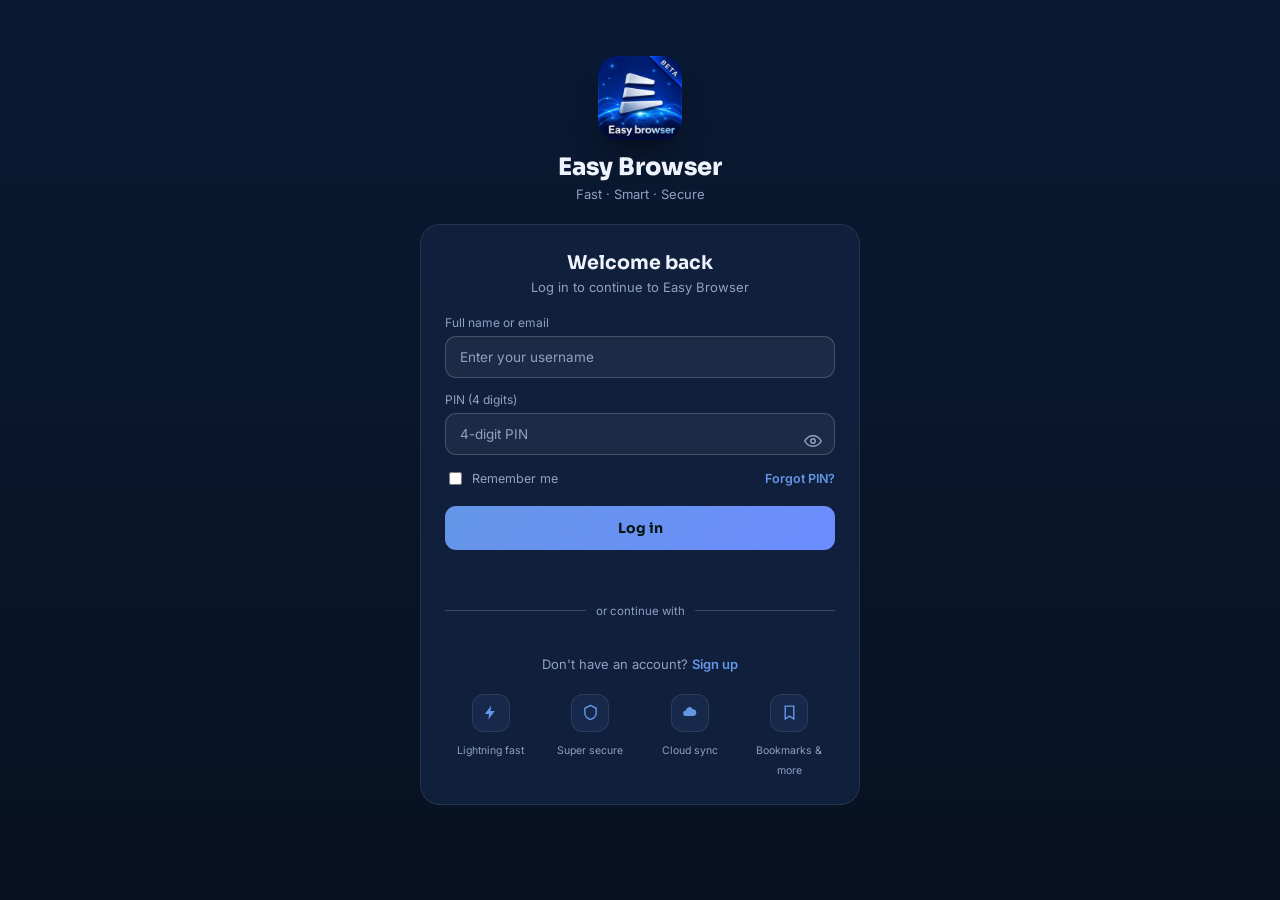
==== commit cdef1baa: "add the correct code" ====
--- a/index.html
+++ b/index.html
@@ -4,9 +4,11 @@
 <meta charset="UTF-8" />
 <meta name="viewport" content="width=device-width, initial-scale=1.0" />
 <title>Easy Browser</title>
-<link rel="icon" type="image/png" href="easy-browser-beta.png">
-<link rel="apple-touch-icon" href="easy-browser-beta.png">
-<link rel="manifest" href="manifest.webmanifest">
+<link rel="icon" href="favicon.ico" sizes="any">
+<link rel="icon" type="image/png" sizes="32x32" href="favicon-32.png">
+<link rel="icon" type="image/png" sizes="16x16" href="favicon-16.png">
+<link rel="apple-touch-icon" sizes="180x180" href="apple-touch-icon.png">
+<link rel="manifest" href="manifest.json">
 <meta name="apple-mobile-web-app-capable" content="yes">
 <meta name="mobile-web-app-capable" content="yes">
 <meta name="apple-mobile-web-app-title" content="Easy Browser">
@@ -1777,7 +1779,6 @@
     'OYOQrbQDQVFWTGtIY1xRzByFYrntSbcVY2DFLsWjmFyFYrQEq0sS+lQyyeWcKq/lTUrg4W1YixHqeB6mhpVQbY+T3aomkZ/vMTTa'+
     'q3czc+wUUUVRmf/2Q==',
 };
-Object.keys(LOGOS).forEach(key => { LOGOS[key] = 'easy-browser-beta.png'; });
 function handleIconError(img){
   const step = img.dataset.step || '0';
   if(step === '0'){
@@ -3858,14 +3859,5 @@
   window.showScreen=function(id){ _s(id); if(pending&&id==='homeScreen') setTimeout(function(){ if(pending) open(); },400); };
 })();
 </script>
-<script>
-if ('serviceWorker' in navigator) {
-  window.addEventListener('load', function() {
-    navigator.serviceWorker.register('./sw.js').catch(function(error) {
-      console.error('Easy Browser service worker registration failed:', error);
-    });
-  });
-}
-</script>
 </body>
 </html>
